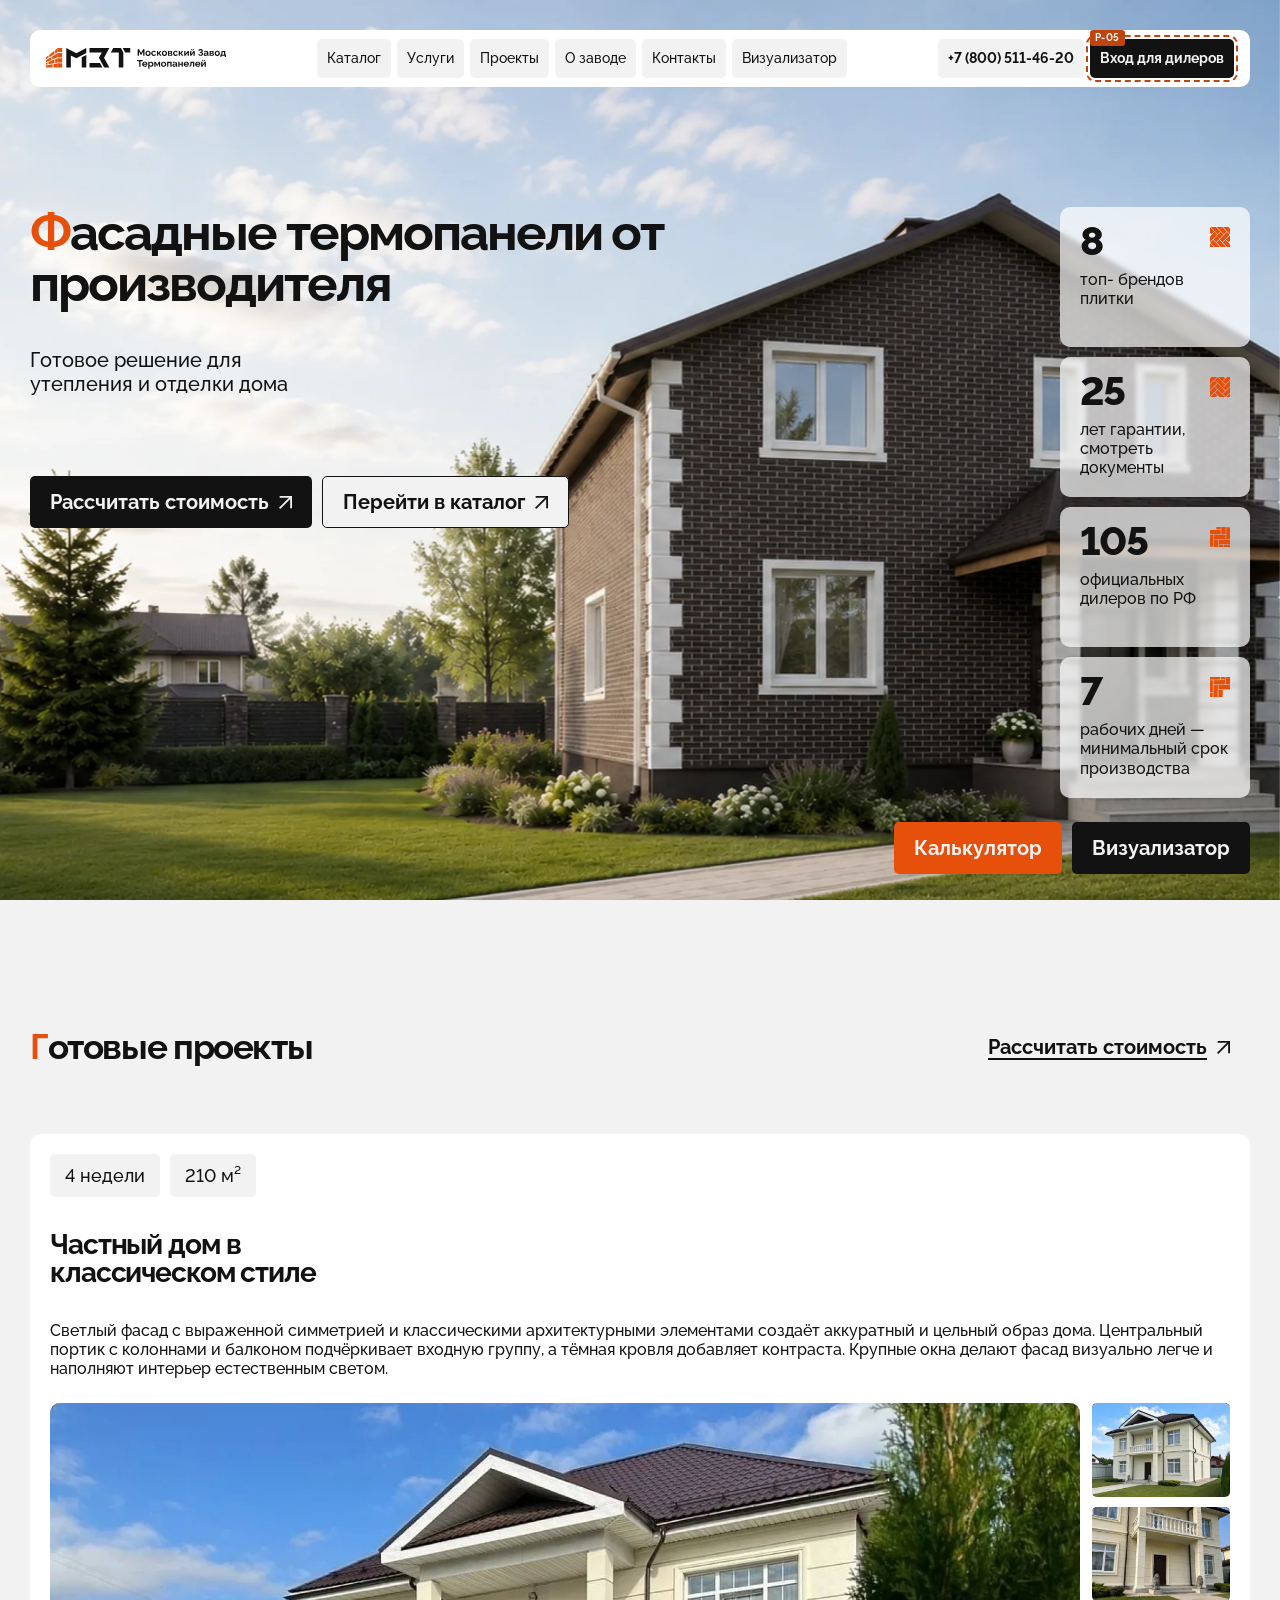
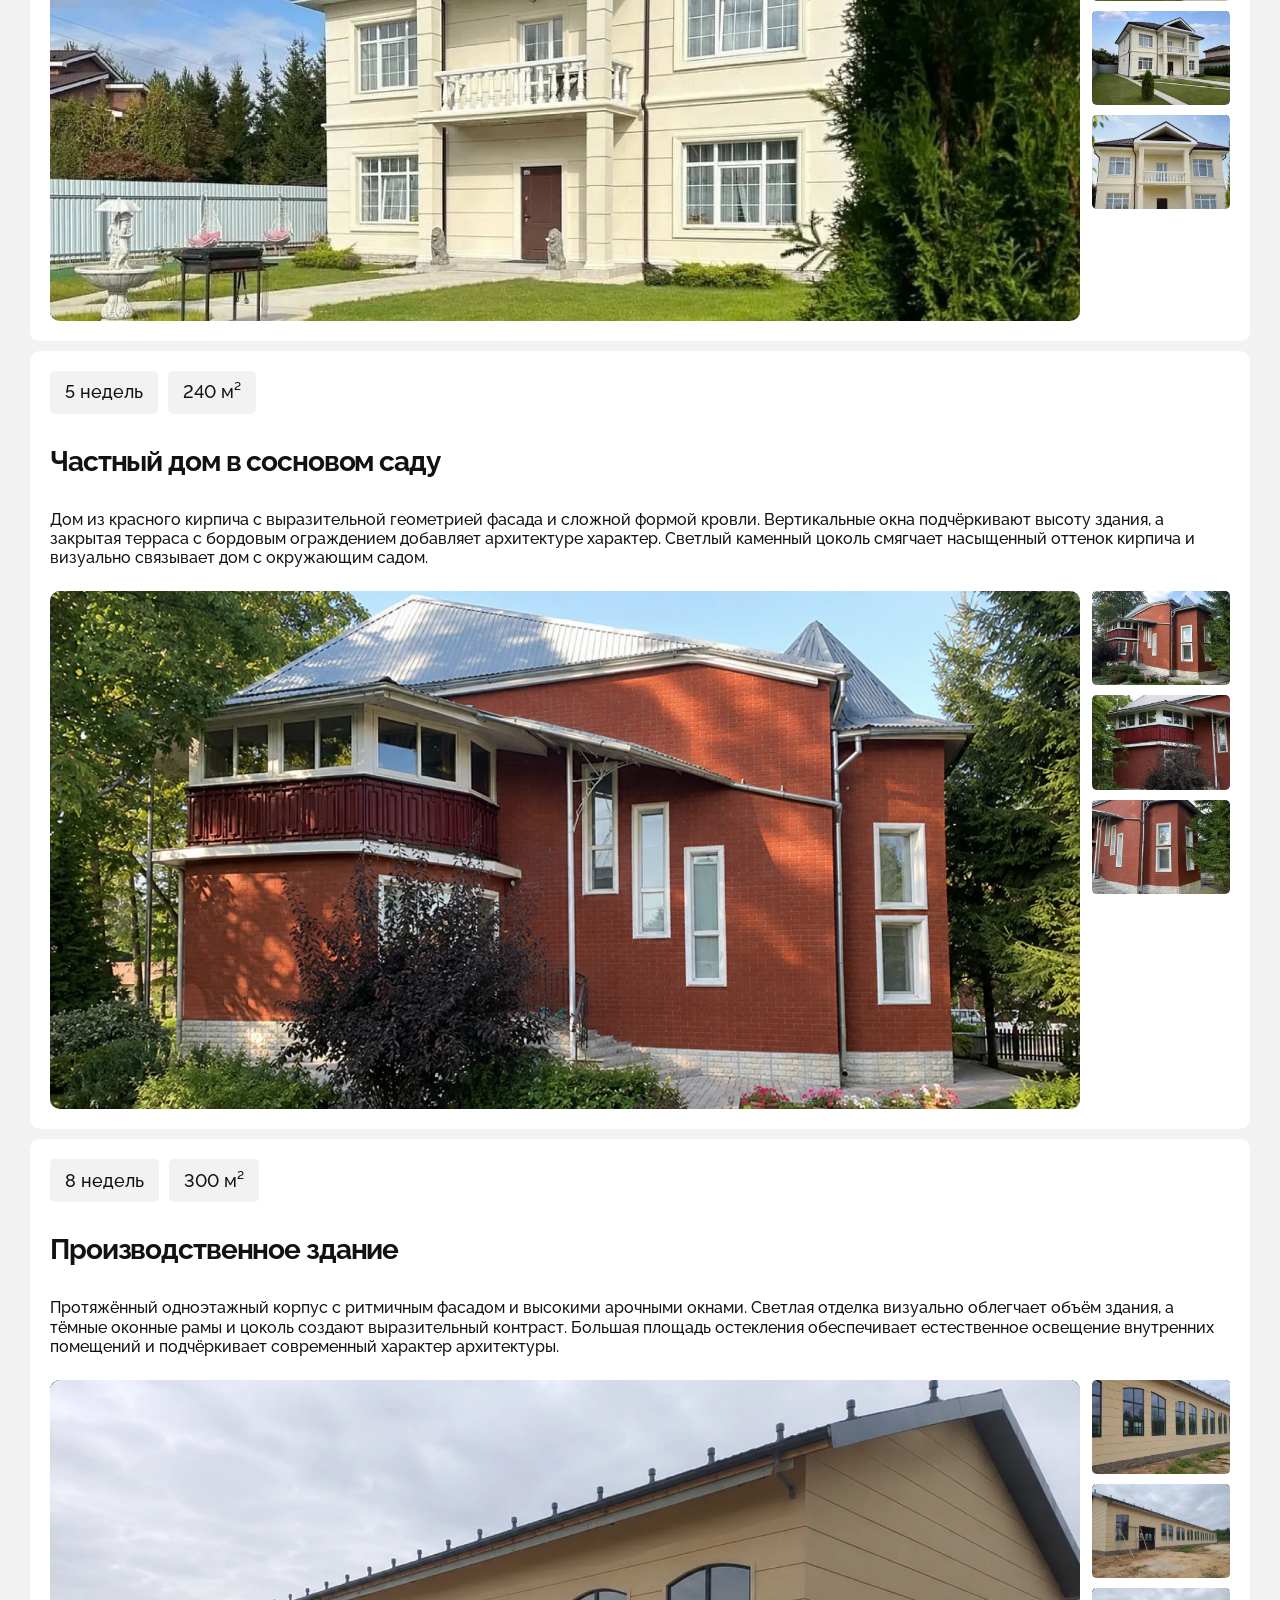
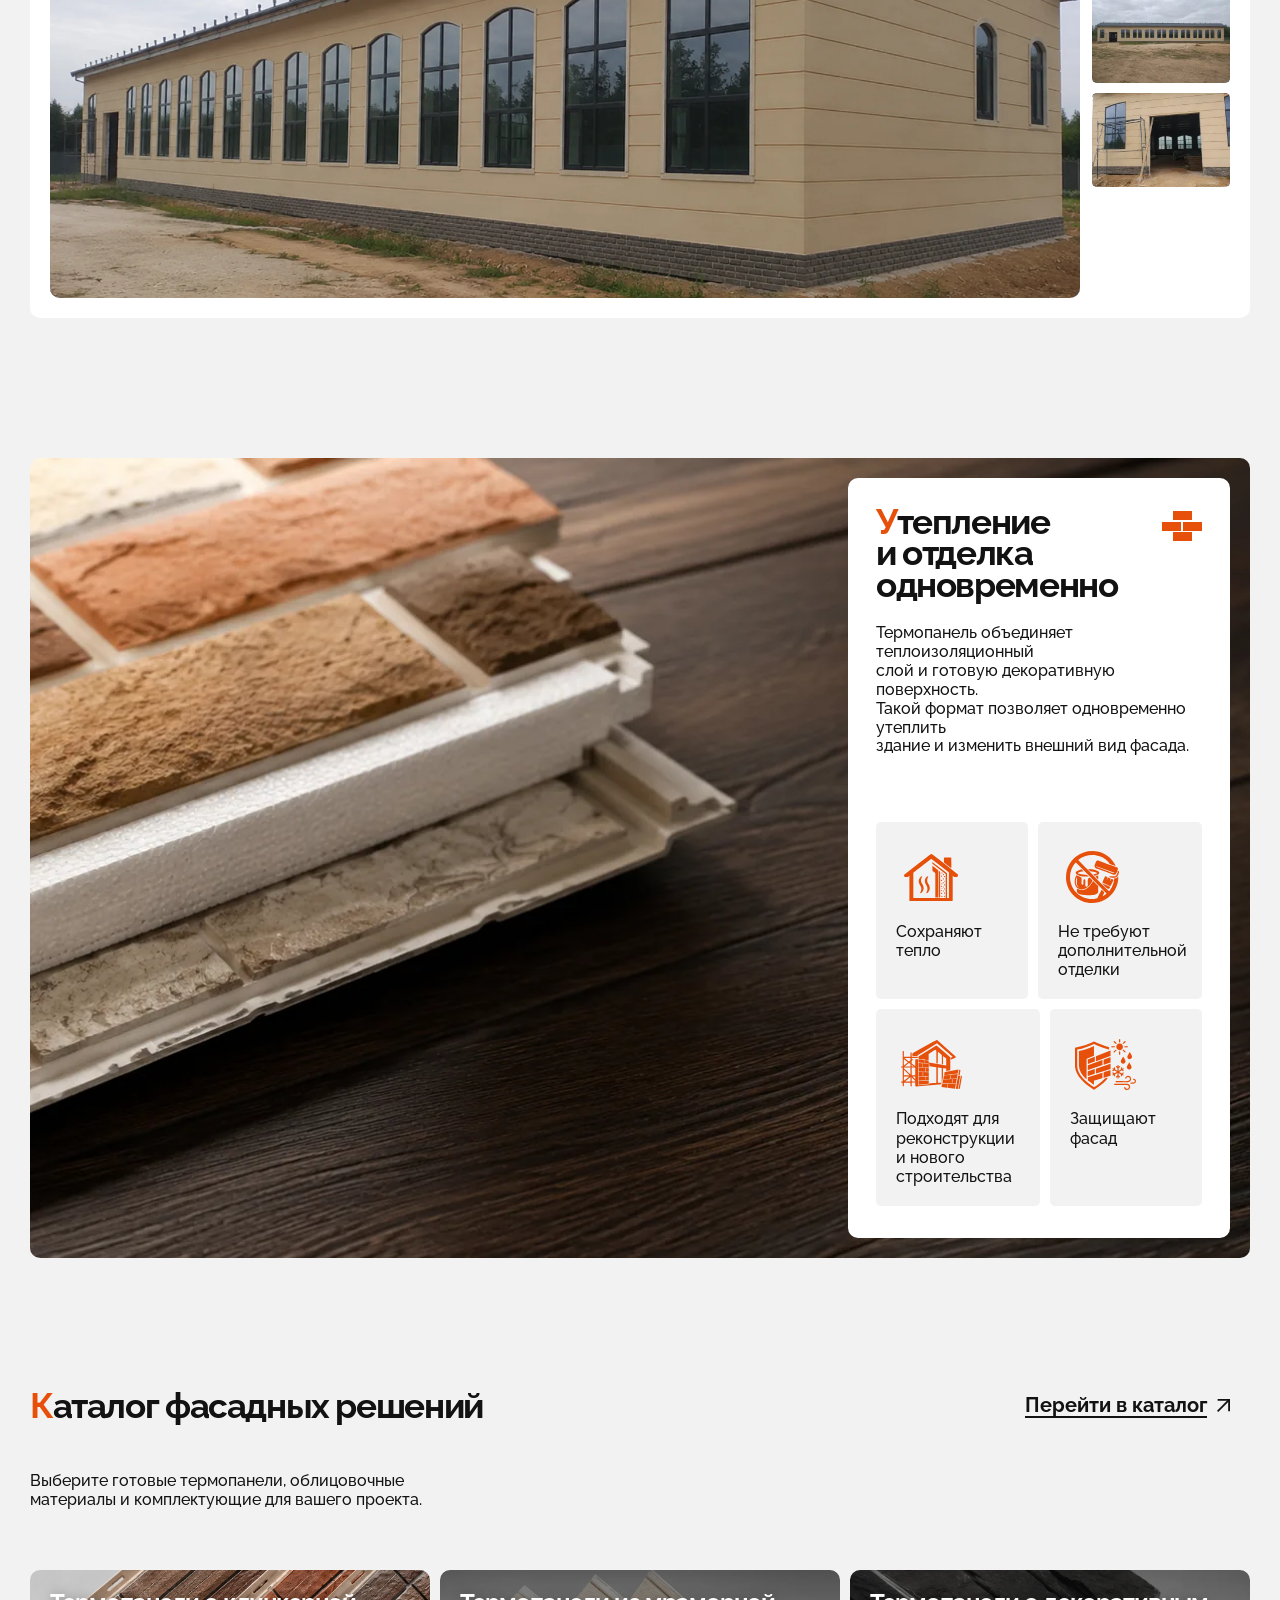
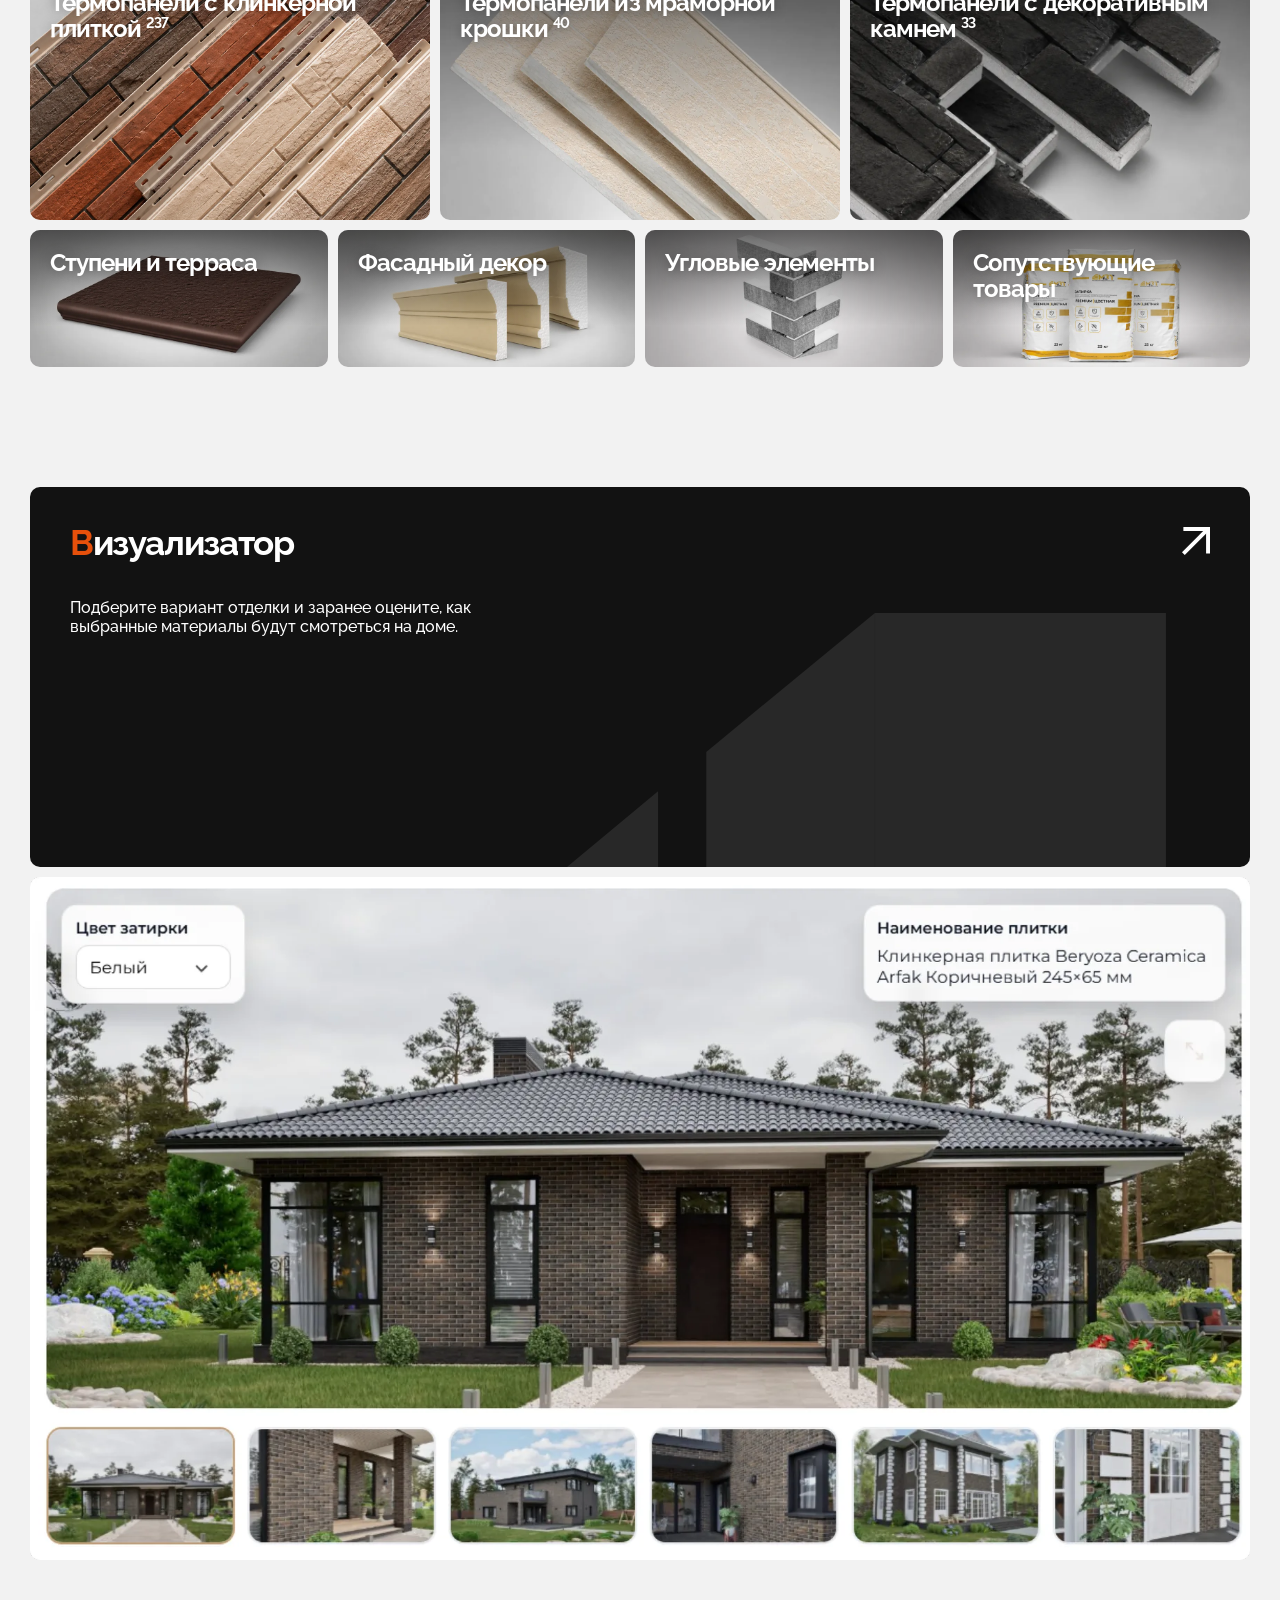
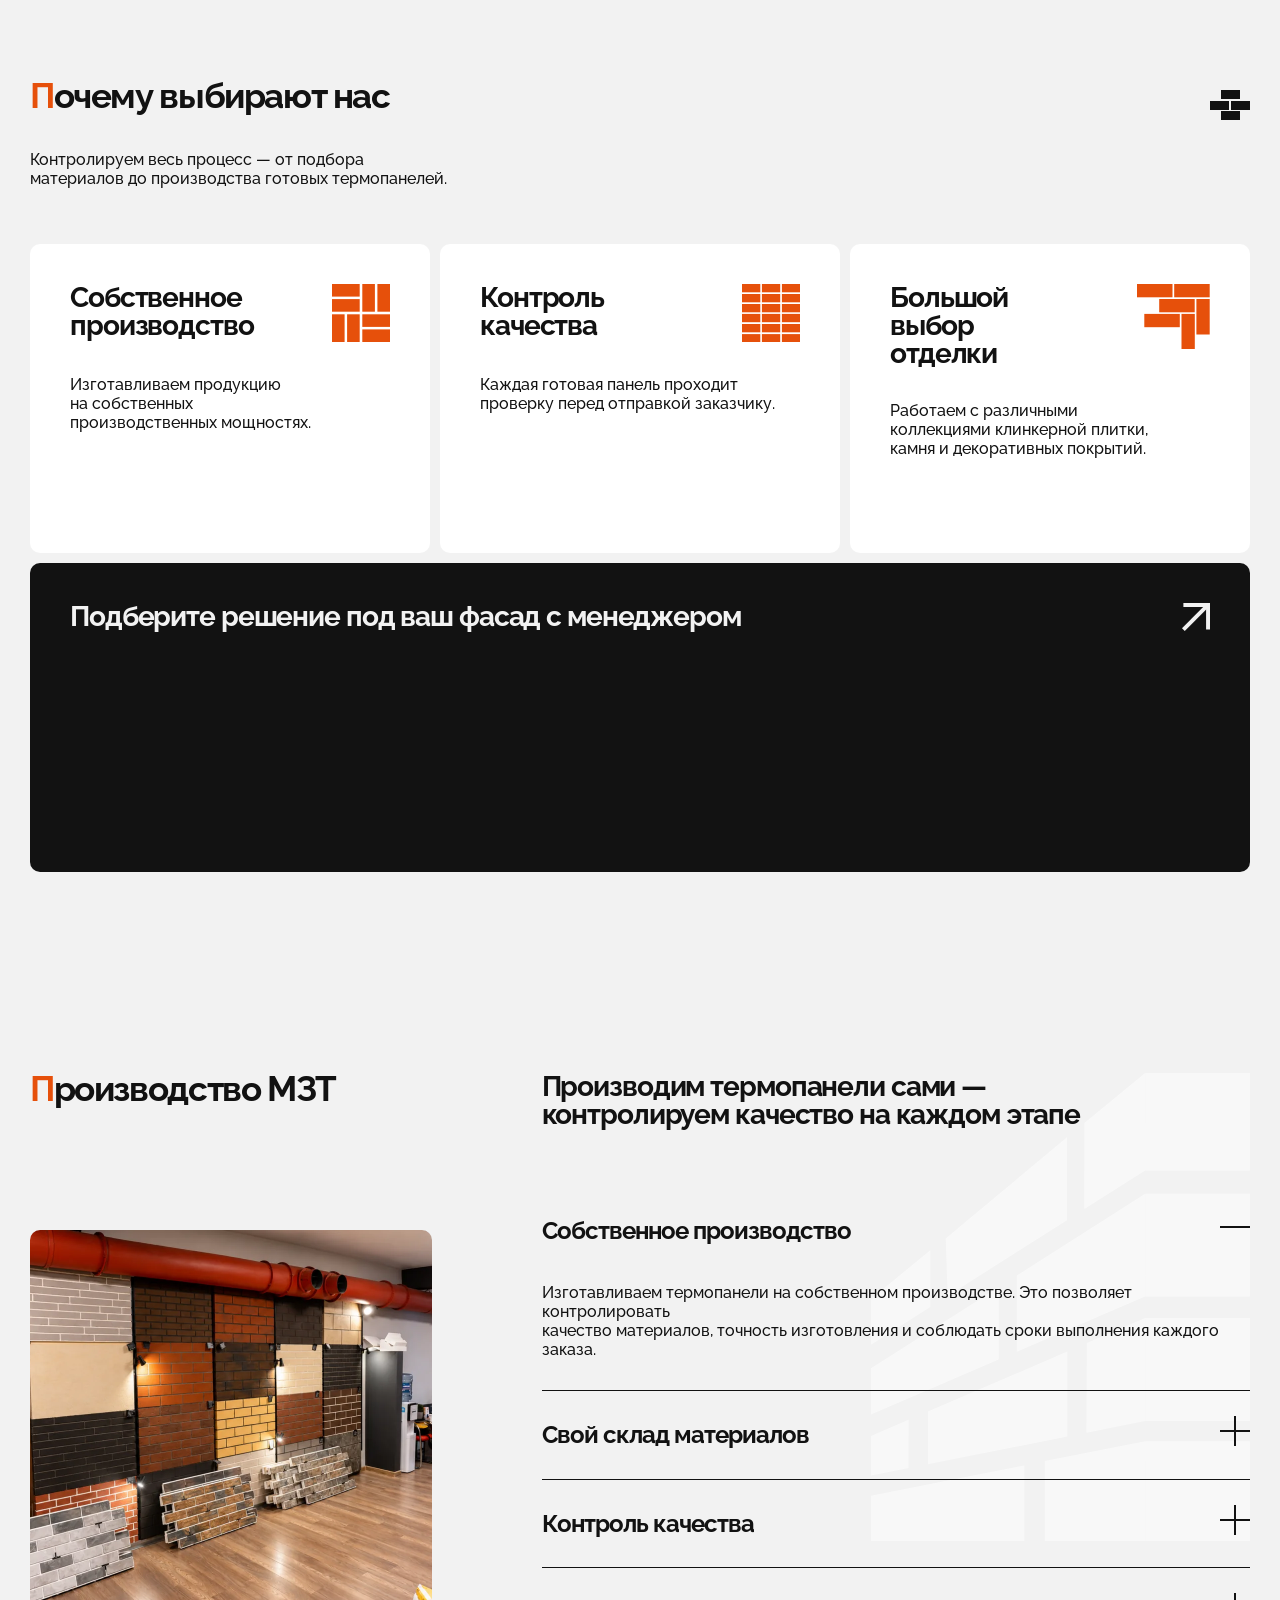
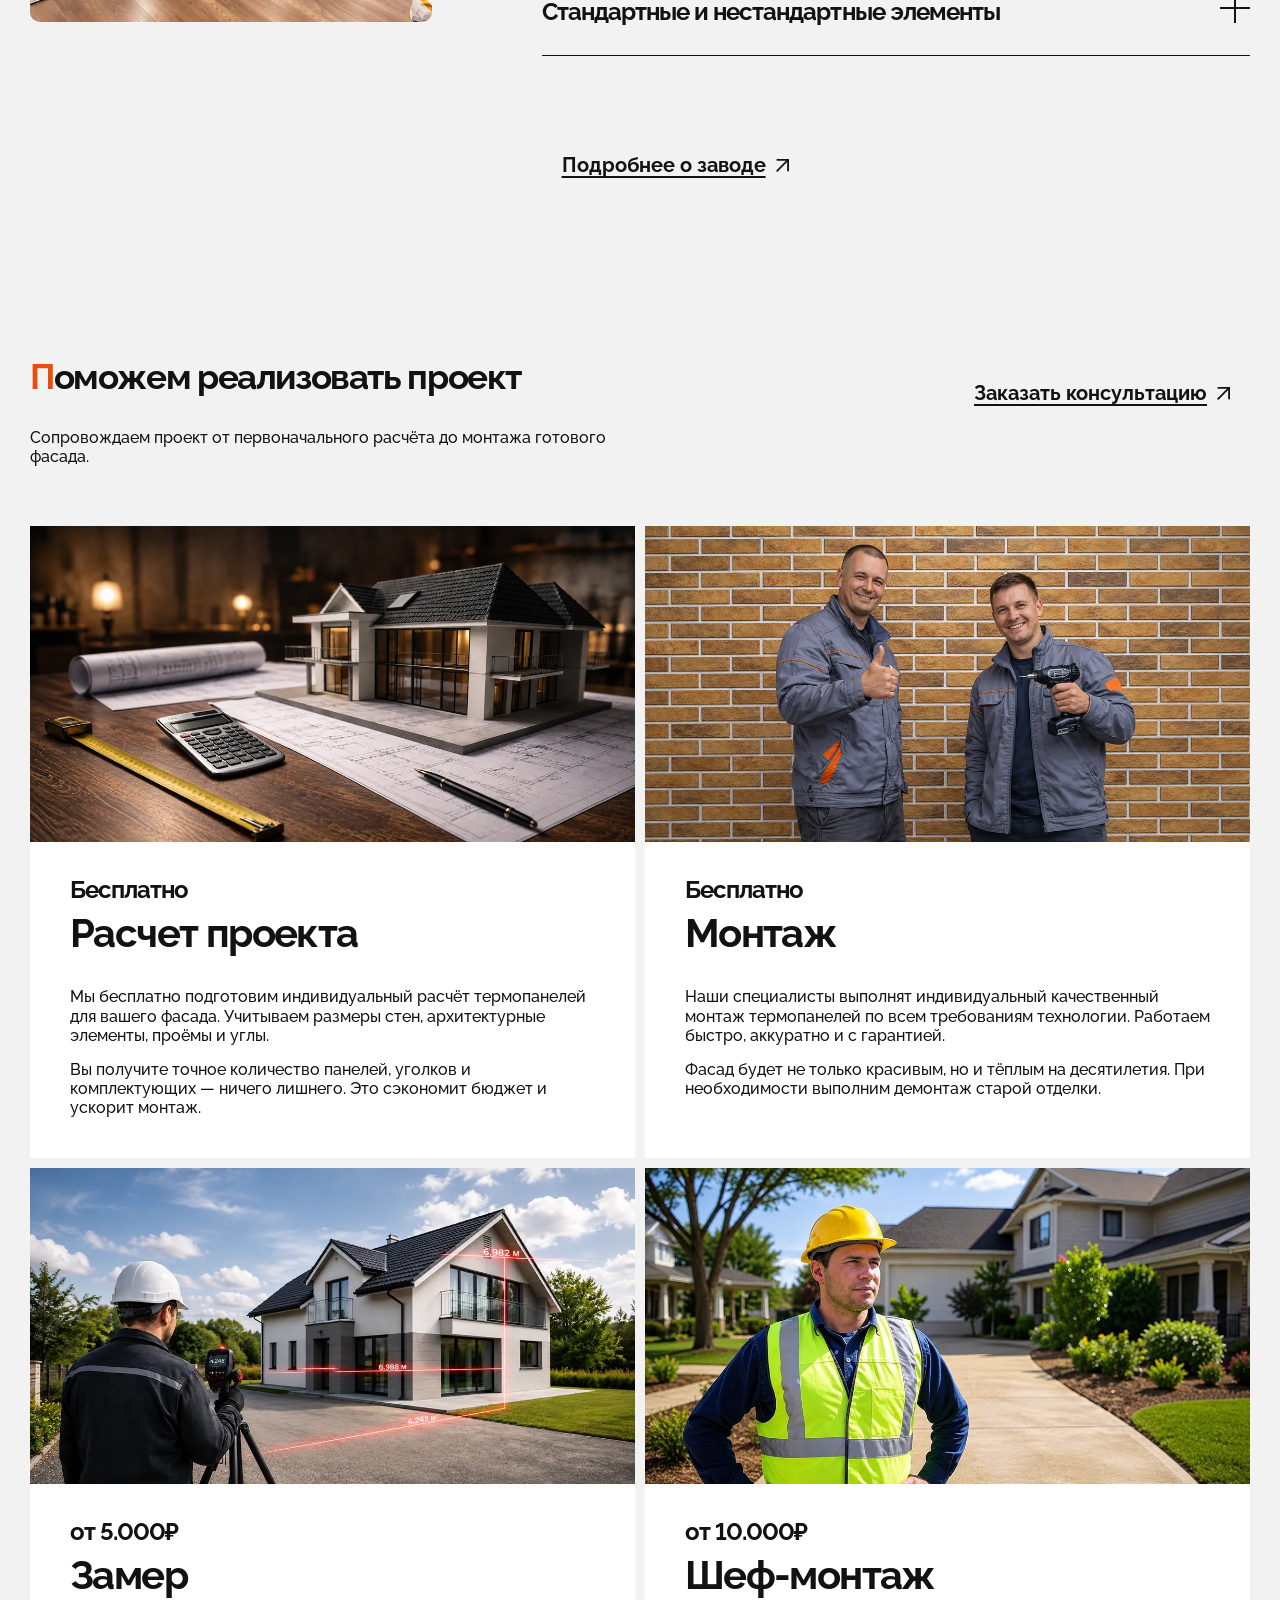
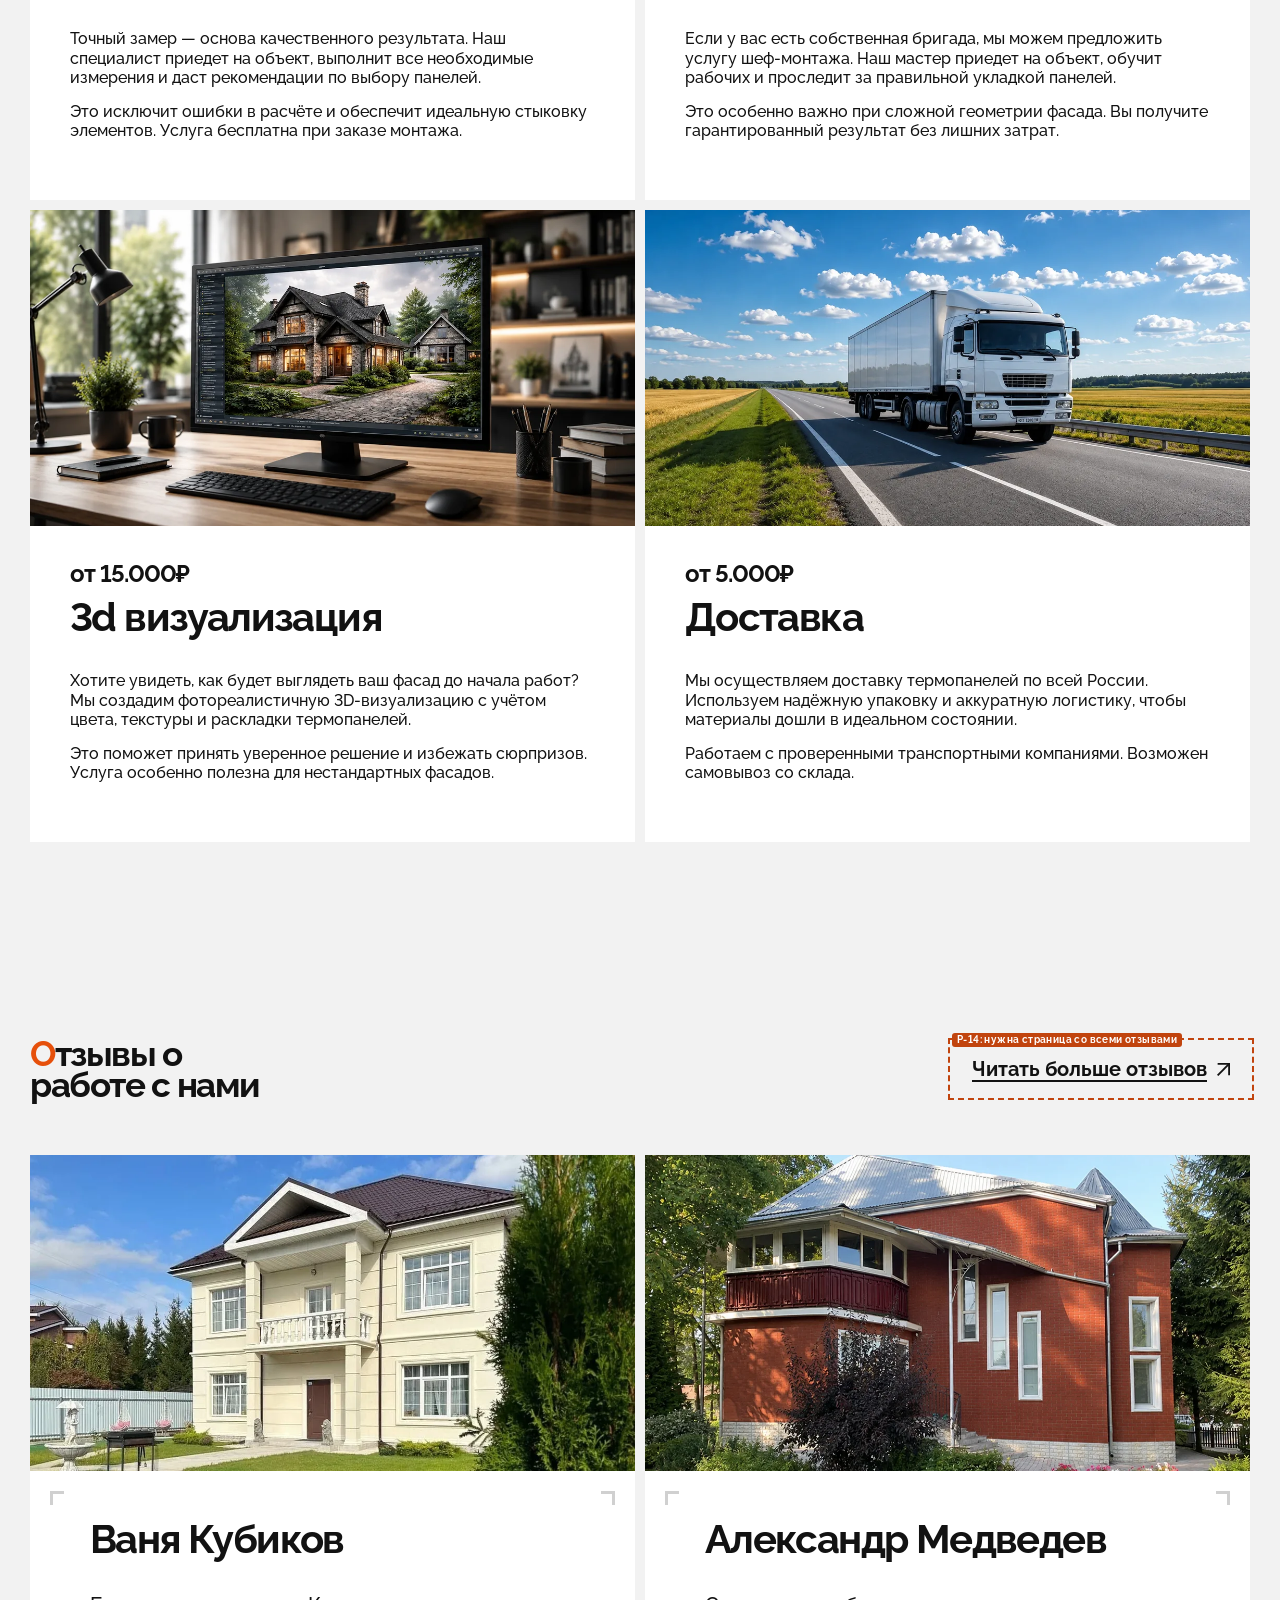
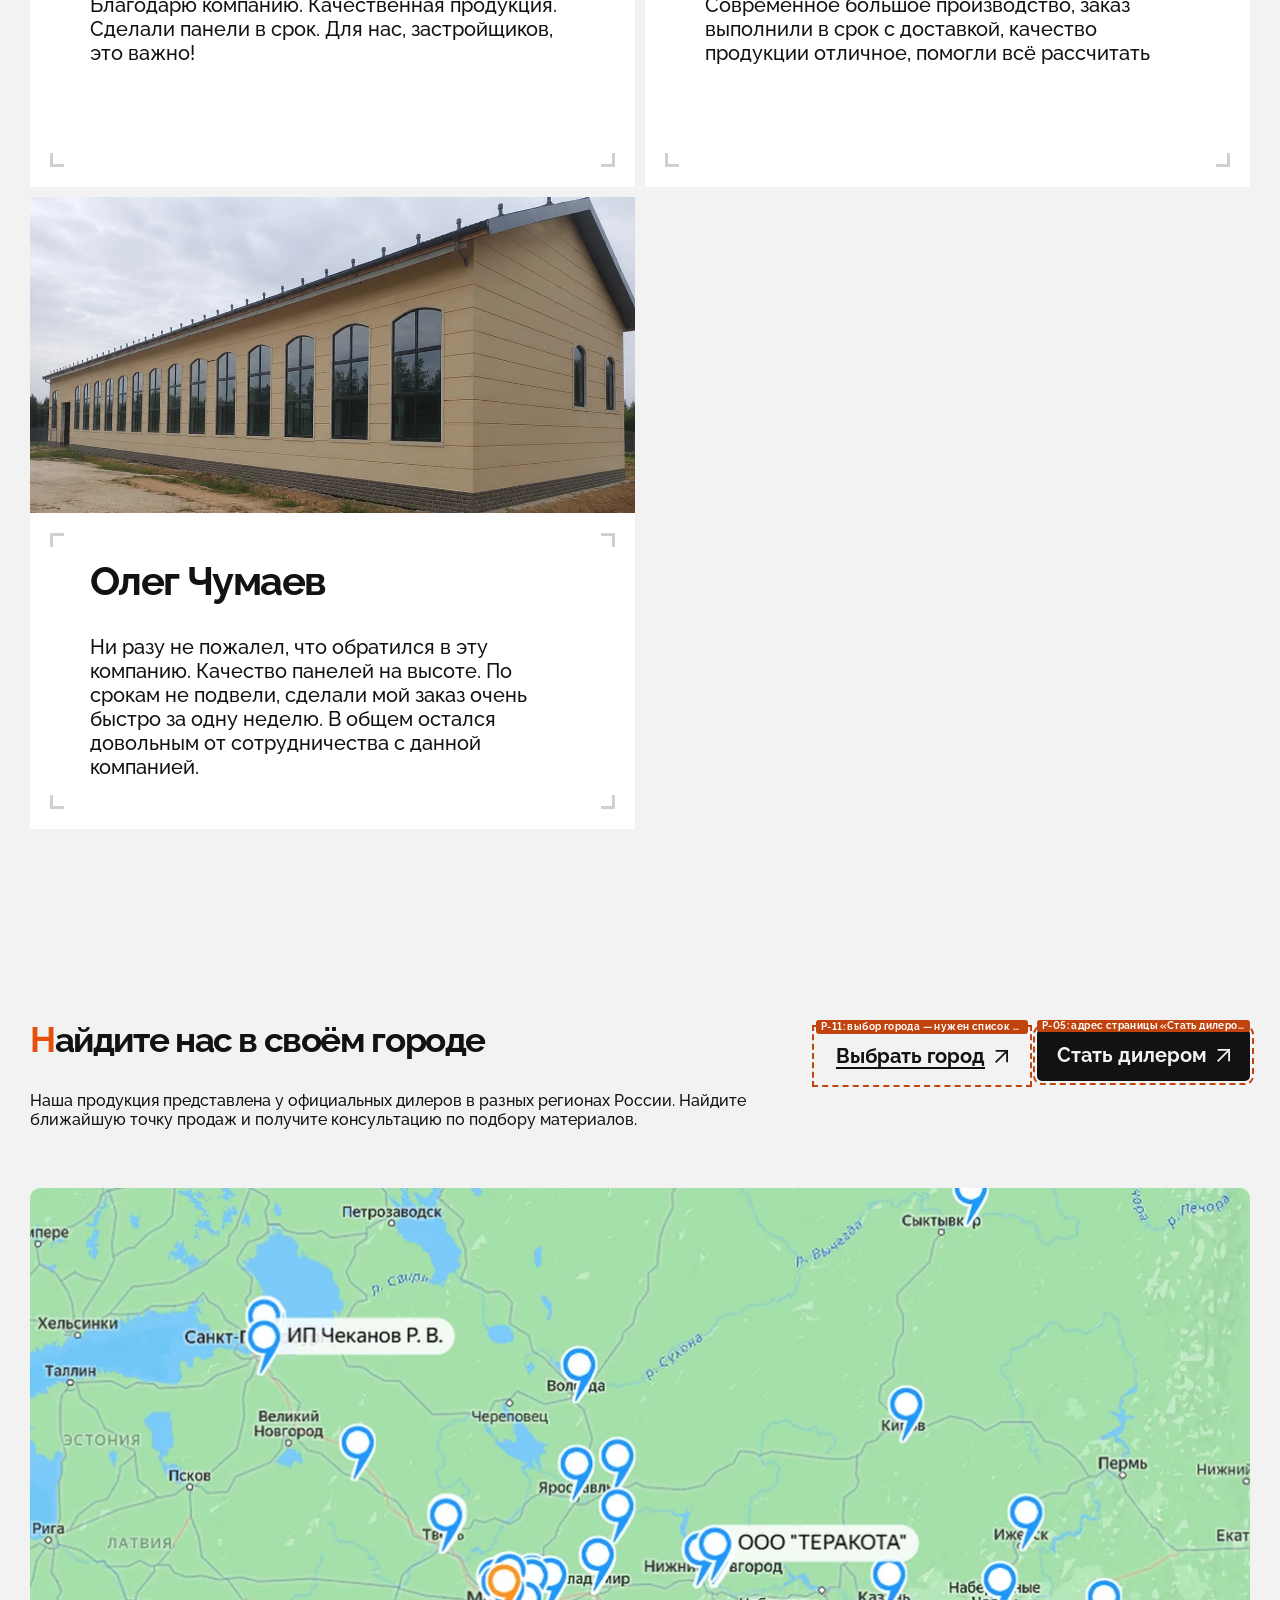
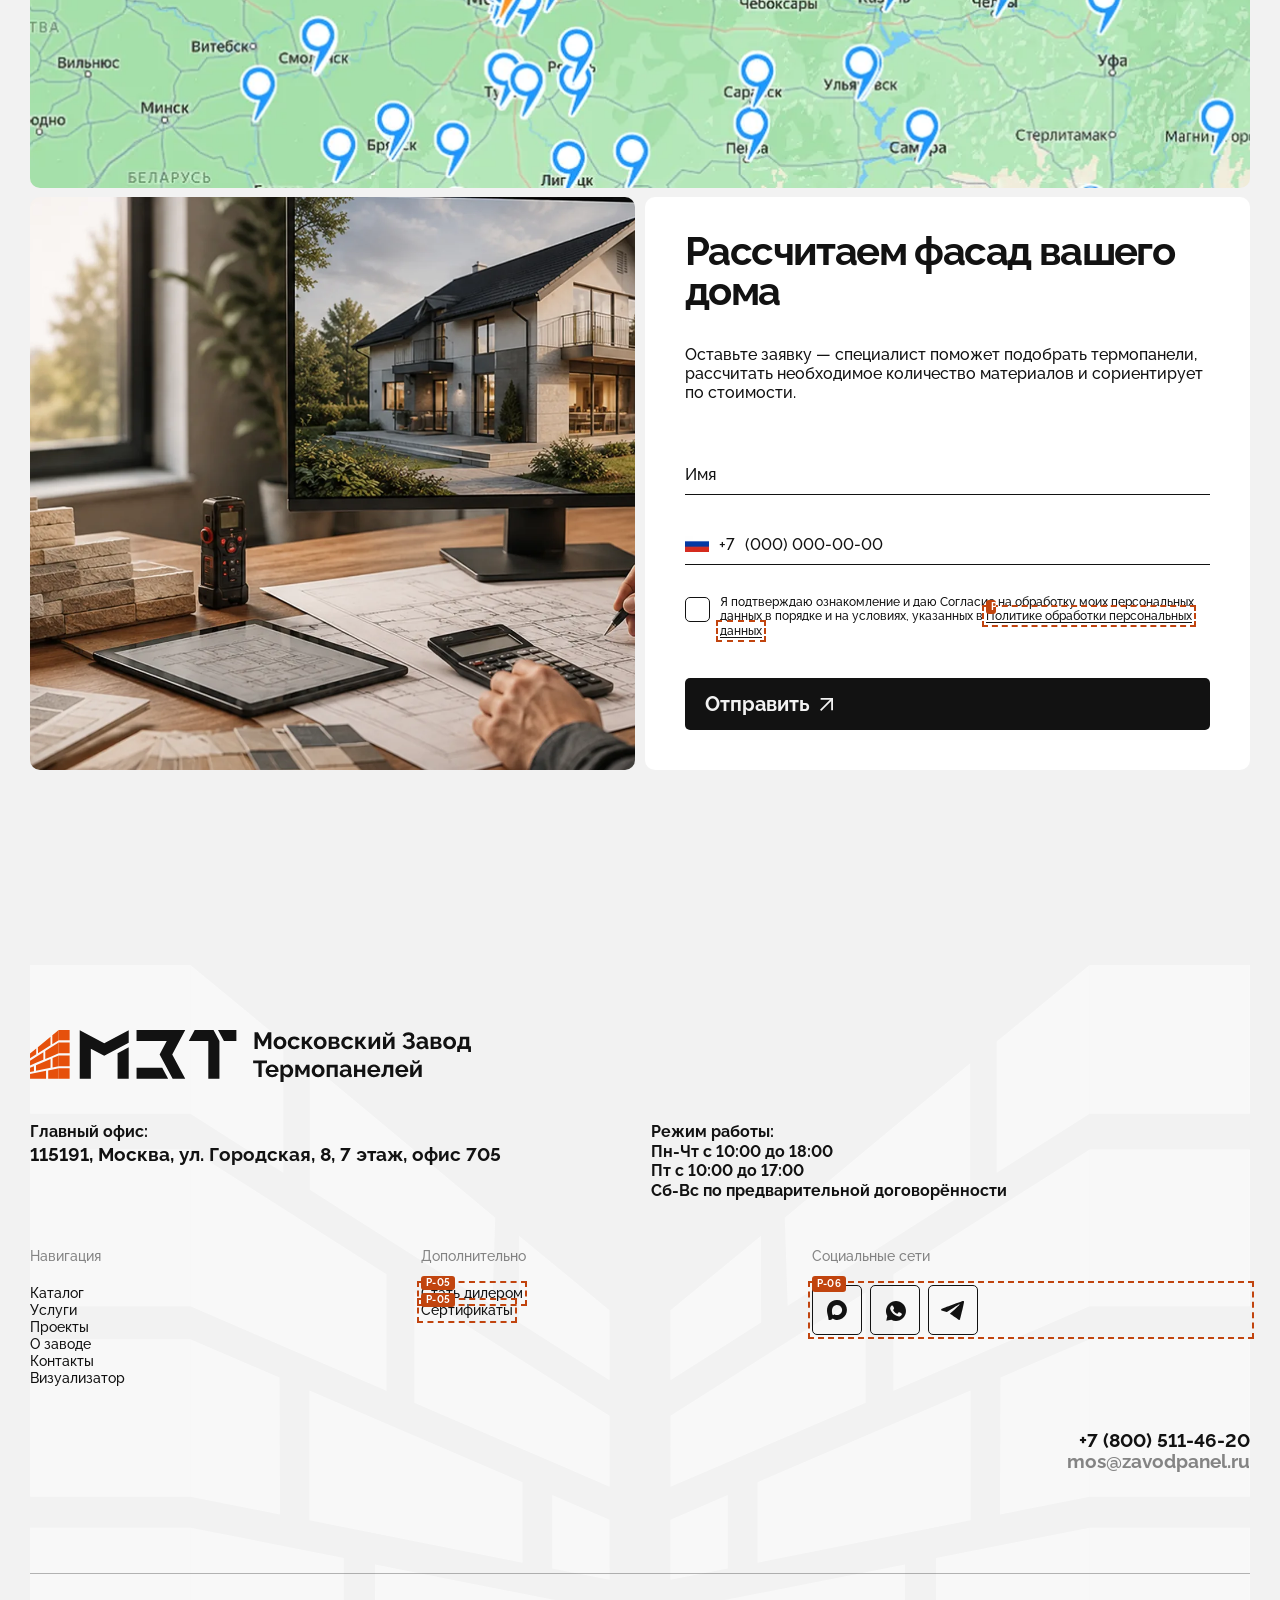
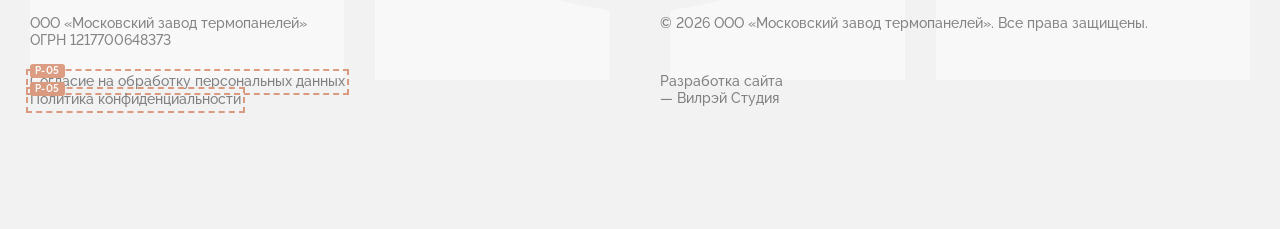
==== prototype/index.html @ e0486ccc "Панель кнопок больше не уходит под блоки страницы Дело было не в значении z-index: панель лежала вну" ====
<!DOCTYPE html>
<html lang="ru" data-env="dev">
<head>
<meta charset="utf-8">
<meta name="viewport" content="width=1280">
<title>Фасадные термопанели от производителя — Московский Завод Термопанелей</title>
<meta name="description" content="Готовое решение для утепления и отделки дома. Собственное производство фасадных термопанелей, 105 официальных дилеров по РФ, гарантия 25 лет.">
<link rel="stylesheet" href="css/fonts.css">
<link rel="stylesheet" href="css/tokens.css">
<link rel="stylesheet" href="css/styles.css">
<link rel="stylesheet" href="css/sections.css">
<link rel="stylesheet" href="css/calculator.css">
</head>
<body>

<a class="skip-link" href="#main">Перейти к содержимому</a>

<main id="main">

  <!-- ═══ Первый экран ═══ -->
  <section class="hero">
    <img class="hero__bg" src="assets/hero/hero-house.webp"
         alt="Двухэтажный дом с фасадом из термопанелей МЗТ"
         width="1920" height="900" fetchpriority="high">

    <div class="hero__inner">

      <!-- шапка -->
      <header class="topbar">
        <a class="topbar__logo" href="#main" aria-label="Московский Завод Термопанелей, на главную">
          <img src="assets/logo/logo-header.svg" alt="" width="226" height="25">
        </a>

        <nav class="topbar__nav" aria-label="Основная навигация">
          <ul class="topbar__list">
            <li><a class="navchip" href="catalog.html">Каталог</a></li>
            <li><a class="navchip" href="#services">Услуги</a></li>
            <li><a class="navchip" href="#projects">Проекты</a></li>
            <li><a class="navchip" href="#about">О заводе</a></li>
            <li><a class="navchip" href="#contacts">Контакты</a></li>
            <li><a class="navchip" href="visualizer.html">Визуализатор</a></li>
          </ul>
        </nav>

        <div class="topbar__side">
          <a class="navchip navchip--phone" href="tel:+78005114620">+7 (800) 511-46-20</a>
          <a class="navchip navchip--dark" href="#" data-pending="P-05">Вход для дилеров</a>
        </div>
      </header>

      <!-- контент первого экрана -->
      <div class="hero__body">
        <div class="hero__content">
          <!-- Первая буква в макете фирменного оранжевого, остальной заголовок тёмный -->
          <h1 class="hero__title"><span class="hero__title-accent">Ф</span>асадные термопанели от производителя</h1>
          <!-- Перенос после «для» — как в макете: там строка обрывается,
               хотя по ширине блока следующее слово поместилось бы -->
          <p class="hero__lead">Готовое решение для<br>утепления и отделки дома</p>

          <div class="hero__actions">
            <button class="btn btn--dark" type="button" data-open-calculator>
              Рассчитать стоимость
              <svg class="btn__arrow" viewBox="0 0 15 15" aria-hidden="true" focusable="false">
                <path d="M0.7414 14.2586L13.9516 1.04843" stroke="currentColor" stroke-width="2.09686"/>
                <path d="M13.9516 14.2586V1.04843H0.7414" stroke="currentColor" stroke-width="2.09686"/>
              </svg>
            </button>
            <a class="btn btn--light" href="catalog.html">
              Перейти в каталог
              <svg class="btn__arrow" viewBox="0 0 15 15" aria-hidden="true" focusable="false">
                <path d="M0.7414 14.2586L13.9516 1.04843" stroke="currentColor" stroke-width="2.09686"/>
                <path d="M13.9516 14.2586V1.04843H0.7414" stroke="currentColor" stroke-width="2.09686"/>
              </svg>
            </a>
          </div>
        </div>

        <ul class="stats">
          <li class="stat">
            <span class="stat__value">8</span>
            <span class="stat__label">топ-&nbsp;брендов плитки</span>
            <img class="stat__icon" src="assets/patterns/brick-1.svg" alt="" width="20" height="20">
          </li>
          <li class="stat">
            <span class="stat__value">25</span>
            <span class="stat__label">лет гарантии, смотреть документы</span>
            <img class="stat__icon" src="assets/patterns/brick-2.svg" alt="" width="20" height="20">
          </li>
          <li class="stat">
            <span class="stat__value">105</span>
            <span class="stat__label">официальных дилеров по РФ</span>
            <img class="stat__icon" src="assets/patterns/brick-3.svg" alt="" width="20" height="20">
          </li>
          <li class="stat">
            <span class="stat__value">7</span>
            <span class="stat__label">рабочих дней — минимальный срок производства</span>
            <img class="stat__icon" src="assets/patterns/brick-4.svg" alt="" width="20" height="20">
          </li>
        </ul>
      </div>

    </div>
  </section>

  <!-- Метка конца первого экрана: как только она входит в кадр,
       панель переключается в плавающий режим -->
  <div id="dockSentinel" aria-hidden="true"></div>

  <!-- ═══ 2. Готовые проекты ═══ -->
  <section class="projects" id="projects">
    <div class="section-inner">

      <div class="section-head">
        <h2 class="section-title"><span class="hero__title-accent">Г</span>отовые проекты</h2>
        <button class="link-action link-action--underline" type="button" data-open-calculator>
          Рассчитать стоимость
          <svg class="btn__arrow" viewBox="0 0 15 15" aria-hidden="true" focusable="false">
            <path d="M0.7414 14.2586L13.9516 1.04843" stroke="currentColor" stroke-width="2.09686"/>
            <path d="M13.9516 14.2586V1.04843H0.7414" stroke="currentColor" stroke-width="2.09686"/>
          </svg>
        </button>
      </div>

      <div class="projects__list">

        <article class="project">
          <div class="project__info">
            <div class="project__tags">
              <span class="tag">4 недели</span>
              <span class="tag">210 м²</span>
            </div>
            <!-- перенос как в макете: строка обрывается после «в» -->
            <h3 class="project__title">Частный дом в<br>классическом стиле</h3>
            <p class="project__text">Светлый фасад с выраженной симметрией и классическими архитектурными элементами создаёт аккуратный и цельный образ дома. Центральный портик с колоннами и балконом подчёркивает входную группу, а тёмная кровля добавляет контраста. Крупные окна делают фасад визуально легче и наполняют интерьер естественным светом.</p>
          </div>

          <div class="project__gallery">
            <button class="project__main" type="button" aria-label="Открыть фото на весь экран">
              <img src="assets/projects/house-beige-1.webp" data-full="assets/projects/full/house-beige-1.webp"
                   alt="Частный дом в классическом стиле, общий вид фасада"
                   width="875" height="440" loading="lazy">
            </button>
            <ul class="project__thumbs">
              <li><button class="project__thumb" type="button" aria-label="Показать фото 1">
                <img src="assets/projects/thumb-house-beige-1.webp" data-full="assets/projects/full/thumb-house-beige-1.webp" alt="" width="117" height="80" loading="lazy"></button></li>
              <li><button class="project__thumb" type="button" aria-label="Показать фото 2">
                <img src="assets/projects/thumb-house-classic-1.webp" data-full="assets/projects/full/thumb-house-classic-1.webp" alt="" width="117" height="80" loading="lazy"></button></li>
              <li><button class="project__thumb" type="button" aria-label="Показать фото 3">
                <img src="assets/projects/thumb-house-beige-2.webp" data-full="assets/projects/full/thumb-house-beige-2.webp" alt="" width="117" height="80" loading="lazy"></button></li>
              <li><button class="project__thumb" type="button" aria-label="Показать фото 4">
                <img src="assets/projects/thumb-house-classic-2.webp" data-full="assets/projects/full/thumb-house-classic-2.webp" alt="" width="117" height="80" loading="lazy"></button></li>
            </ul>
          </div>
        </article>

        <article class="project">
          <div class="project__info">
            <div class="project__tags">
              <span class="tag">5 недель</span>
              <span class="tag">240 м²</span>
            </div>
            <h3 class="project__title">Частный дом в сосновом саду</h3>
            <p class="project__text">Дом из красного кирпича с выразительной геометрией фасада и сложной формой кровли. Вертикальные окна подчёркивают высоту здания, а закрытая терраса с бордовым ограждением добавляет архитектуре характер. Светлый каменный цоколь смягчает насыщенный оттенок кирпича и визуально связывает дом с окружающим садом.</p>
          </div>

          <div class="project__gallery">
            <button class="project__main" type="button" aria-label="Открыть фото на весь экран">
              <img src="assets/projects/house-red-1.webp" data-full="assets/projects/full/house-red-1.webp"
                   alt="Дом из красного кирпича в сосновом саду"
                   width="875" height="440" loading="lazy">
            </button>
            <ul class="project__thumbs">
              <li><button class="project__thumb" type="button" aria-label="Показать фото 1">
                <img src="assets/projects/thumb-house-red-1.webp" data-full="assets/projects/full/thumb-house-red-1.webp" alt="" width="117" height="80" loading="lazy"></button></li>
              <li><button class="project__thumb" type="button" aria-label="Показать фото 2">
                <img src="assets/projects/thumb-house-red-2.webp" data-full="assets/projects/full/thumb-house-red-2.webp" alt="" width="117" height="80" loading="lazy"></button></li>
              <li><button class="project__thumb" type="button" aria-label="Показать фото 3">
                <img src="assets/projects/thumb-house-red-3.webp" data-full="assets/projects/full/thumb-house-red-3.webp" alt="" width="117" height="80" loading="lazy"></button></li>
            </ul>
          </div>
        </article>

        <article class="project">
          <div class="project__info">
            <div class="project__tags">
              <span class="tag">8 недель</span>
              <span class="tag">300 м²</span>
            </div>
            <h3 class="project__title">Производственное здание</h3>
            <p class="project__text">Протяжённый одноэтажный корпус с ритмичным фасадом и высокими арочными окнами. Светлая отделка визуально облегчает объём здания, а тёмные оконные рамы и цоколь создают выразительный контраст. Большая площадь остекления обеспечивает естественное освещение внутренних помещений и подчёркивает современный характер архитектуры.</p>
          </div>

          <div class="project__gallery">
            <button class="project__main" type="button" aria-label="Открыть фото на весь экран">
              <img src="assets/projects/building-long-1.webp" data-full="assets/projects/full/building-long-1.webp"
                   alt="Производственное здание с арочными окнами"
                   width="875" height="440" loading="lazy">
            </button>
            <ul class="project__thumbs">
              <li><button class="project__thumb" type="button" aria-label="Показать фото 1">
                <img src="assets/projects/thumb-building-long-1.webp" data-full="assets/projects/full/thumb-building-long-1.webp" alt="" width="117" height="80" loading="lazy"></button></li>
              <li><button class="project__thumb" type="button" aria-label="Показать фото 2">
                <img src="assets/projects/thumb-building-long-2.webp" data-full="assets/projects/full/thumb-building-long-2.webp" alt="" width="117" height="80" loading="lazy"></button></li>
              <li><button class="project__thumb" type="button" aria-label="Показать фото 3">
                <img src="assets/projects/thumb-building-long-3.webp" data-full="assets/projects/full/thumb-building-long-3.webp" alt="" width="117" height="80" loading="lazy"></button></li>
              <li><button class="project__thumb" type="button" aria-label="Показать фото 4">
                <img src="assets/projects/thumb-building-site.webp" data-full="assets/projects/full/thumb-building-site.webp" alt="" width="117" height="80" loading="lazy"></button></li>
            </ul>
          </div>
        </article>

      </div>
    </div>
  </section>


  <!-- ═══ 3. Утепление и отделка одновременно ═══ -->
  <section class="insulation" id="about">
    <div class="section-inner">
      <div class="insulation__frame">
        <img class="insulation__bg" src="assets/sections/insulation-bg.webp"
             alt="Термопанель в разрезе: слой утеплителя и декоративная поверхность"
             width="1760" height="800" loading="lazy">

        <div class="insulation__card">
          <div class="insulation__head">
            <!-- первая буква оранжевая, как в заголовке первого экрана -->
            <!-- переносы как в макете: «Утепление» / «и отделка» / «одновременно» -->
            <h2 class="insulation__title"><span class="hero__title-accent">У</span>тепление<br>и отделка<br>одновременно</h2>
            <img class="insulation__mark" src="assets/icons/icon-brick-mark.svg"
                 alt="" width="40" height="40">
          </div>

          <p class="insulation__text">Термопанель объединяет теплоизоляционный<br>слой и готовую декоративную поверхность.<br>Такой формат позволяет одновременно утеплить<br>здание и изменить внешний вид фасада.</p>

          <div class="tiles">
            <div class="tiles__row">
              <div class="tile tile--sm">
                <img src="assets/icons/icon-house-eco.svg" alt="" width="70" height="70">
                <span>Сохраняют тепло</span>
              </div>
              <div class="tile tile--lg">
                <img src="assets/icons/icon-no-damage.svg" alt="" width="70" height="70">
                <span>Не требуют дополнительной отделки</span>
              </div>
            </div>
            <div class="tiles__row">
              <div class="tile tile--lg">
                <img src="assets/icons/icon-house-scaffolding.svg" alt="" width="70" height="70">
                <span>Подходят для реконструкции и нового строительства</span>
              </div>
              <div class="tile tile--sm">
                <img src="assets/icons/icon-shield-brick.svg" alt="" width="70" height="70">
                <span>Защищают фасад</span>
              </div>
            </div>
          </div>
        </div>
      </div>
    </div>
  </section>


  <!-- ═══ 4. Каталог фасадных решений ═══ -->
  <section class="catalog" id="catalog">
    <div class="section-inner">

      <div class="section-head">
        <h2 class="section-title"><span class="hero__title-accent">К</span>аталог фасадных решений</h2>
        <a class="link-action link-action--underline" href="catalog.html">
          Перейти в каталог
          <svg class="btn__arrow" viewBox="0 0 15 15" aria-hidden="true" focusable="false">
            <path d="M0.7414 14.2586L13.9516 1.04843" stroke="currentColor" stroke-width="2.09686"/>
            <path d="M13.9516 14.2586V1.04843H0.7414" stroke="currentColor" stroke-width="2.09686"/>
          </svg>
        </a>
      </div>

      <p class="catalog__lead">Выберите готовые термопанели, облицовочные<br>материалы и комплектующие для вашего проекта.</p>

      <!-- три основные группы: 728 · 580 · 432 -->
      <div class="catalog__rows">
        <div class="catalog__row catalog__row--main">
          <a class="ctile ctile--w728 ctile--baked" href="catalog.html">
            <img src="assets/catalog/catalog-clinker.webp" alt="Термопанели с клинкерной плиткой"
                 width="728" height="400" loading="lazy">
            <span class="ctile__label">Термопанели с клинкерной плиткой <sup>237</sup></span>
          </a>
          <a class="ctile ctile--w580 ctile--baked" href="catalog.html">
            <img src="assets/catalog/catalog-marble.webp" alt="Термопанели из мраморной крошки"
                 width="580" height="400" loading="lazy">
            <span class="ctile__label">Термопанели из мраморной крошки <sup>40</sup></span>
          </a>
          <a class="ctile ctile--w432 ctile--baked" href="catalog.html">
            <img src="assets/catalog/catalog-stone.webp" alt="Термопанели с декоративным камнем"
                 width="432" height="400" loading="lazy">
            <span class="ctile__label">Термопанели с декоративным камнем <sup>33</sup></span>
          </a>
        </div>

        <!-- четыре категории по 433 -->
        <div class="catalog__row catalog__row--cats">
          <a class="ctile ctile--cat" href="catalog.html">
            <img src="assets/catalog/cat-steps.webp" alt="Ступени и терраса"
                 width="433" height="200" loading="lazy">
            <span class="ctile__label">Ступени и терраса</span>
          </a>
          <a class="ctile ctile--cat" href="catalog.html">
            <img src="assets/catalog/cat-decor.webp" alt="Фасадный декор"
                 width="433" height="200" loading="lazy">
            <span class="ctile__label">Фасадный декор</span>
          </a>
          <a class="ctile ctile--cat" href="catalog.html">
            <img src="assets/catalog/cat-corners.webp" alt="Угловые элементы"
                 width="433" height="200" loading="lazy">
            <span class="ctile__label">Угловые элементы</span>
          </a>
          <a class="ctile ctile--cat" href="catalog.html">
            <img src="assets/catalog/cat-related.webp" alt="Сопутствующие товары"
                 width="433" height="200" loading="lazy">
            <span class="ctile__label">Сопутствующие товары</span>
          </a>
        </div>
      </div>
    </div>
  </section>


  <!-- ═══ 5. Визуализатор ═══ -->
  <section class="visual" id="visual">
    <div class="section-inner">
      <div class="visual__row">

        <a class="visual__card" href="visualizer.html">
          <div class="visual__head">
            <h2 class="visual__title"><span class="hero__title-accent">В</span>изуализатор</h2>
            <svg class="visual__arrow" viewBox="0 0 15 15" aria-hidden="true" focusable="false">
              <path d="M0.7414 14.2586L13.9516 1.04843" stroke="currentColor" stroke-width="2.09686"/>
              <path d="M13.9516 14.2586V1.04843H0.7414" stroke="currentColor" stroke-width="2.09686"/>
            </svg>
          </div>
          <p class="visual__text">Подберите вариант отделки и заранее оцените, как<br>выбранные материалы будут смотреться на доме.</p>
          <img class="visual__decor" src="assets/sections/visualizer-decor.svg" alt="" aria-hidden="true">
        </a>

        <a class="visual__shot" href="visualizer.html" aria-label="Открыть визуализатор">
          <img src="assets/sections/visualizer-screen.webp"
               alt="Интерфейс визуализатора: подбор плитки и цвета затирки на фотографии дома"
               width="1171" height="655" loading="lazy">
        </a>

      </div>
    </div>
  </section>


  <!-- ═══ 6. Почему выбирают нас ═══ -->
  <section class="why" id="why">
    <div class="section-inner">

      <div class="why__head">
        <div class="why__intro">
          <h2 class="section-title"><span class="hero__title-accent">П</span>очему выбирают нас</h2>
          <p class="why__lead">Контролируем весь процесс — от подбора<br>материалов до производства готовых термопанелей.</p>
        </div>
        <img class="why__mark" src="assets/icons/icon-brick-mark-dark.svg" alt="" width="40" height="40">
      </div>

      <div class="why__cards">
        <div class="why__card">
          <div class="why__card-top">
            <h3 class="why__title">Собственное производство</h3>
            <img src="assets/icons/icon-factory.svg" alt="" width="58" height="58">
          </div>
          <p class="why__text">Изготавливаем продукцию<br>на собственных<br>производственных мощностях.</p>
        </div>

        <div class="why__card">
          <div class="why__card-top">
            <!-- перенос из макета -->
            <h3 class="why__title">Контроль<br>качества</h3>
            <img src="assets/icons/icon-quality.svg" alt="" width="58" height="58">
          </div>
          <p class="why__text">Каждая готовая панель проходит<br>проверку перед отправкой заказчику.</p>
        </div>

        <div class="why__card">
          <div class="why__card-top">
            <h3 class="why__title">Большой<br>выбор<br>отделки</h3>
            <img src="assets/icons/icon-variety.svg" alt="" width="73" height="65">
          </div>
          <p class="why__text">Работаем с различными<br>коллекциями клинкерной плитки,<br>камня и декоративных покрытий.</p>
        </div>

        <!-- в макете это компонент-кнопка: при наведении фон светлеет до #393939 -->
        <button class="why__card why__card--action" type="button" data-open-calculator>
          <span class="why__title">Подберите решение под ваш фасад с менеджером</span>
          <svg class="why__arrow" viewBox="0 0 15 15" aria-hidden="true" focusable="false">
            <path d="M0.7414 14.2586L13.9516 1.04843" stroke="currentColor" stroke-width="2.09686"/>
            <path d="M13.9516 14.2586V1.04843H0.7414" stroke="currentColor" stroke-width="2.09686"/>
          </svg>
        </button>
      </div>
    </div>
  </section>


  <!-- ═══ 7. Производство МЗТ ═══ -->
  <section class="prod" id="about-plant">
    <div class="section-inner">
      <div class="prod__row">

        <div class="prod__left">
          <h2 class="section-title"><span class="hero__title-accent">П</span>роизводство МЗТ</h2>
          <img class="prod__photo" src="assets/sections/production.webp"
               alt="Шоурум МЗТ: образцы термопанелей на стенде"
               width="580" height="392" loading="lazy">
        </div>

        <div class="prod__right">
          <h3 class="prod__title">Производим термопанели сами —<br>контролируем качество на каждом этапе</h3>

          <div class="acc">
          <div class="acc__item">
            <button class="acc__head" type="button" aria-expanded="true" aria-controls="acc1">
              <span class="acc__title">Собственное производство</span>
              <span class="acc__sign" aria-hidden="true"></span>
            </button>
            <div class="acc__body" id="acc1">
              <p>Изготавливаем термопанели на собственном производстве. Это позволяет контролировать<br>качество материалов, точность изготовления и соблюдать сроки выполнения каждого заказа.</p>
            </div>
          </div>
          <div class="acc__item">
            <button class="acc__head" type="button" aria-expanded="false" aria-controls="acc2">
              <span class="acc__title">Свой склад материалов</span>
              <span class="acc__sign" aria-hidden="true"></span>
            </button>
            <div class="acc__body" id="acc2" hidden>
              <p>Поддерживаем запас основных материалов и комплектующих, чтобы быстрее запускать заказы<br>в производство и меньше зависеть от сроков поставок.</p>
            </div>
          </div>
          <div class="acc__item">
            <button class="acc__head" type="button" aria-expanded="false" aria-controls="acc3">
              <span class="acc__title">Контроль качества</span>
              <span class="acc__sign" aria-hidden="true"></span>
            </button>
            <div class="acc__body" id="acc3" hidden>
              <p>Проверяем продукцию на каждом этапе производства. Контроль каждой партии помогает<br>поддерживать стабильное качество готовых термопанелей.</p>
            </div>
          </div>
          <div class="acc__item">
            <button class="acc__head" type="button" aria-expanded="false" aria-controls="acc4">
              <span class="acc__title">Стандартные и нестандартные элементы</span>
              <span class="acc__sign" aria-hidden="true"></span>
            </button>
            <div class="acc__body" id="acc4" hidden>
              <p>Производим как стандартные термопанели, так и нестандартные элементы под особенности<br>конкретного объекта и архитектурные задачи.</p>
            </div>
          </div>
          </div>

          <a class="link-action link-action--underline prod__more" href="#about-plant">
            Подробнее о заводе
            <svg class="btn__arrow" viewBox="0 0 15 15" aria-hidden="true" focusable="false">
              <path d="M0.7414 14.2586L13.9516 1.04843" stroke="currentColor" stroke-width="2.09686"/>
              <path d="M13.9516 14.2586V1.04843H0.7414" stroke="currentColor" stroke-width="2.09686"/>
            </svg>
          </a>
        </div>

        <img class="prod__decor" src="assets/sections/production-decor.svg" alt="" aria-hidden="true">
      </div>
    </div>
  </section>

  <!-- ═══ 8. Поможем реализовать проект ═══ -->
  <section class="services" id="services" aria-labelledby="services-title">
    <div class="section-inner">

      <div class="section-head services__head">
        <div class="services__intro">
          <h2 class="section-title" id="services-title">
            <span class="hero__title-accent">П</span>оможем реализовать проект
          </h2>
          <p class="services__lead">Сопровождаем проект от первоначального расчёта
            до монтажа готового фасада.</p>
        </div>

        <a class="link-action link-action--underline services__cta" href="#request">
          Заказать консультацию
          <svg class="btn__arrow" viewBox="0 0 15 15" aria-hidden="true" focusable="false">
              <path d="M0.7414 14.2586L13.9516 1.04843" stroke="currentColor" stroke-width="2.09686"/>
              <path d="M13.9516 14.2586V1.04843H0.7414" stroke="currentColor" stroke-width="2.09686"/>
            </svg>
        </a>
      </div>

      <div class="services__grid">
        <article class="svc">
          <img class="svc__photo" src="assets/services/raschet.webp" alt="Проект дома с чертежами, рулеткой и калькулятором на столе"
               width="581" height="316" loading="lazy" decoding="async">
          <div class="svc__body">
            <p class="svc__price">Бесплатно</p>
            <h3 class="svc__name">Расчет проекта</h3>
            <p class="svc__text">Мы бесплатно подготовим индивидуальный расчёт<br>
              термопанелей для вашего фасада. Учитываем размеры<br>
              стен, архитектурные элементы, проёмы и углы.</p>
            <p class="svc__text">Вы получите точное количество панелей,<br>
              уголков и комплектующих — ничего лишнего.<br>
              Это сэкономит бюджет и ускорит монтаж.</p>
          </div>
        </article>
        <article class="svc">
          <img class="svc__photo" src="assets/services/montazh.webp" alt="Двое монтажников у готовой кирпичной стены"
               width="581" height="316" loading="lazy" decoding="async">
          <div class="svc__body">
            <p class="svc__price">Бесплатно</p>
            <h3 class="svc__name">Монтаж</h3>
            <p class="svc__text">Наши специалисты выполнят индивидуальный<br>
              качественный монтаж термопанелей по всем требованиям<br>
              технологии. Работаем быстро, аккуратно и с гарантией.</p>
            <p class="svc__text">Фасад будет не только красивым, но и тёплым на десятилетия.<br>
              При необходимости выполним демонтаж старой отделки.</p>
          </div>
        </article>
        <article class="svc">
          <img class="svc__photo" src="assets/services/zamer.webp" alt="Замерщик с лазерным нивелиром у фасада дома"
               width="581" height="316" loading="lazy" decoding="async">
          <div class="svc__body">
            <p class="svc__price">от 5.000₽</p>
            <h3 class="svc__name">Замер</h3>
            <p class="svc__text">Точный замер — основа качественного результата. Наш<br>
              специалист приедет на объект, выполнит все необходимые<br>
              измерения и даст рекомендации по выбору панелей.</p>
            <p class="svc__text">Это исключит ошибки в расчёте и обеспечит идеальную<br>
              стыковку элементов. Услуга бесплатна при заказе монтажа.</p>
          </div>
        </article>
        <article class="svc">
          <img class="svc__photo" src="assets/services/shef-montazh.webp" alt="Мастер в каске и сигнальном жилете на объекте"
               width="581" height="316" loading="lazy" decoding="async">
          <div class="svc__body">
            <p class="svc__price">от 10.000₽</p>
            <h3 class="svc__name">Шеф-монтаж</h3>
            <p class="svc__text">Если у вас есть собственная бригада, мы можем предложить<br>
              услугу шеф-монтажа. Наш мастер приедет на объект, обучит<br>
              рабочих и проследит за правильной укладкой панелей.</p>
            <p class="svc__text">Это особенно важно при сложной геометрии фасада. Вы<br>
              получите гарантированный результат без лишних затрат.</p>
          </div>
        </article>
        <article class="svc">
          <img class="svc__photo" src="assets/services/vizualizaciya.webp" alt="Трёхмерная модель дома на экране монитора"
               width="581" height="316" loading="lazy" decoding="async">
          <div class="svc__body">
            <p class="svc__price">от 15.000₽</p>
            <h3 class="svc__name">3d визуализация</h3>
            <p class="svc__text">Хотите увидеть, как будет выглядеть ваш фасад до начала<br>
              работ? Мы создадим фотореалистичную 3D-визуализацию<br>
              с учётом цвета, текстуры и раскладки термопанелей.</p>
            <p class="svc__text">Это поможет принять уверенное решение<br>
              и избежать сюрпризов. Услуга особенно<br>
              полезна для нестандартных фасадов.</p>
          </div>
        </article>
        <article class="svc">
          <img class="svc__photo" src="assets/services/dostavka.webp" alt="Фура с термопанелями на трассе"
               width="581" height="316" loading="lazy" decoding="async">
          <div class="svc__body">
            <p class="svc__price">от 5.000₽</p>
            <h3 class="svc__name">Доставка</h3>
            <p class="svc__text">Мы осуществляем доставку термопанелей по всей<br>
              России. Используем надёжную упаковку и аккуратную<br>
              логистику, чтобы материалы дошли в идеальном состоянии.</p>
            <p class="svc__text">Работаем с проверенными транспортными<br>
              компаниями. Возможен самовывоз со склада.</p>
          </div>
        </article>
      </div>

    </div>
  </section>

  <!-- ═══ 9. Отзывы о работе с нами ═══ -->
  <section class="reviews" id="reviews" aria-labelledby="reviews-title">
    <div class="section-inner">

      <div class="section-head reviews__head">
        <h2 class="section-title" id="reviews-title">
          <span class="hero__title-accent">О</span>тзывы о<br>работе с нами
        </h2>

        <a class="link-action link-action--underline reviews__cta" href="#reviews"
           data-pending="P-14: нужна страница со всеми отзывами">
          Читать больше отзывов
          <svg class="btn__arrow" viewBox="0 0 15 15" aria-hidden="true" focusable="false">
              <path d="M0.7414 14.2586L13.9516 1.04843" stroke="currentColor" stroke-width="2.09686"/>
              <path d="M13.9516 14.2586V1.04843H0.7414" stroke="currentColor" stroke-width="2.09686"/>
            </svg>
        </a>
      </div>

      <div class="reviews__grid">
        <article class="rev">
          <img class="rev__photo" src="assets/reviews/review-1.webp" alt="Двухэтажный светлый дом, отделанный термопанелями"
               width="581" height="316" loading="lazy" decoding="async">
          <div class="rev__body">
            <h3 class="rev__name">Ваня Кубиков</h3>
            <blockquote class="rev__text">Благодарю компанию. Качественная<br>
              продукция. Сделали панели в срок.<br>
              Для нас, застройщиков, это важно!</blockquote>
            <span class="rev__marks" aria-hidden="true"></span>
          </div>
        </article>
        <article class="rev">
          <img class="rev__photo" src="assets/reviews/review-2.webp" alt="Дом с красной кирпичной отделкой и эркером"
               width="581" height="316" loading="lazy" decoding="async">
          <div class="rev__body">
            <h3 class="rev__name">Александр Медведев</h3>
            <blockquote class="rev__text">Современное большое производство, заказ<br>
              выполнили в срок с доставкой, качество<br>
              продукции отличное, помогли всё рассчитать</blockquote>
            <span class="rev__marks" aria-hidden="true"></span>
          </div>
        </article>
        <article class="rev">
          <img class="rev__photo" src="assets/reviews/review-3.webp" alt="Протяжённое здание с фасадом из термопанелей"
               width="581" height="316" loading="lazy" decoding="async">
          <div class="rev__body">
            <h3 class="rev__name">Олег Чумаев</h3>
            <blockquote class="rev__text">Ни разу не пожалел, что обратился<br>
              в эту компанию. Качество панелей<br>
              на высоте. По срокам не подвели,<br>
              сделали мой заказ очень быстро за одну<br>
              неделю. В общем остался довольным<br>
              от сотрудничества с данной компанией.</blockquote>
            <span class="rev__marks" aria-hidden="true"></span>
          </div>
        </article>
      </div>

    </div>
  </section>

  <!-- ═══ 10. Найдите нас в своём городе ═══ -->
  <section class="dealers" id="dealers" aria-labelledby="dealers-title">
    <div class="section-inner">

      <div class="section-head dealers__head">
        <div class="dealers__intro">
          <h2 class="section-title" id="dealers-title">
            <span class="hero__title-accent">Н</span>айдите нас в своём городе
          </h2>
          <p class="dealers__lead">Наша продукция представлена у официальных дилеров в разных регионах России.<br>
            Найдите ближайшую точку продаж и получите консультацию по подбору материалов.</p>
        </div>

        <div class="dealers__actions">
          <button class="link-action link-action--underline" type="button"
                  data-pending="P-11: выбор города — нужен список дилеров">
            Выбрать город
            <svg class="btn__arrow" viewBox="0 0 15 15" aria-hidden="true" focusable="false">
            <path d="M0.7414 14.2586L13.9516 1.04843" stroke="currentColor" stroke-width="2.09686"/>
            <path d="M13.9516 14.2586V1.04843H0.7414" stroke="currentColor" stroke-width="2.09686"/>
          </svg>
          </button>
          <a class="btn btn--dark dealers__join" href="#dealers"
             data-pending="P-05: адрес страницы «Стать дилером»">
            Стать дилером
            <svg class="btn__arrow" viewBox="0 0 15 15" aria-hidden="true" focusable="false">
            <path d="M0.7414 14.2586L13.9516 1.04843" stroke="currentColor" stroke-width="2.09686"/>
            <path d="M13.9516 14.2586V1.04843H0.7414" stroke="currentColor" stroke-width="2.09686"/>
          </svg>
          </a>
        </div>
      </div>

      <!-- Карта. По комментарию к макету здесь должна быть интерактивная карта
           Яндекса. Точек дилеров и ключа API пока нет (PENDING, строка P-11),
           поэтому показываем вид из макета, а по нажатию подключаем живую карту:
           виджет Яндекса работает без ключа, метки добавятся вместе с данными. -->
      <div class="dealers__map" id="dealersMap">
        <img class="dealers__map-shot" src="assets/dealers/map.webp"
             alt="Карта России с точками официальных дилеров МЗТ"
             width="1760" height="600" loading="lazy" decoding="async">
        <button class="dealers__map-btn" type="button" data-map-live>
          Открыть интерактивную карту
        </button>
      </div>

      <div class="dealers__row">
        <img class="dealers__photo" src="assets/dealers/request.webp"
             alt="Проектировщик за расчётом фасада: на экране визуализация дома, рядом образцы панелей"
             width="875" height="500" loading="lazy" decoding="async">

        <form class="request" id="request" novalidate>
          <h3 class="request__title">Рассчитаем фасад вашего дома</h3>
          <p class="request__lead">Оставьте заявку — специалист поможет подобрать термопанели, рассчитать<br>
            необходимое количество материалов и сориентирует по стоимости.</p>

          <div class="request__fields">
            <div class="field">
              <input class="field__input" id="reqName" name="name" type="text"
                     placeholder="Имя" aria-label="Имя" autocomplete="name" required>
            </div>

            <div class="field field--phone">
              <img class="field__flag" src="assets/dealers/flag-ru.webp" alt="" width="24" height="16">
              <span class="field__code" aria-hidden="true">+7</span>
              <input class="field__input" id="reqPhone" name="phone" type="tel"
                     placeholder="(000) 000-00-00" aria-label="Телефон, код +7"
                     autocomplete="tel" required>
            </div>

            <label class="consent">
              <input class="consent__box" id="reqPolicy" type="checkbox" required>
              <span class="consent__text">Я подтверждаю ознакомление и даю Согласие на обработку моих персональных
                данных в порядке и на условиях, указанных в <a href="#dealers"
                data-pending="P-05: адрес политики">Политике обработки персональных данных</a></span>
            </label>

            <button class="btn btn--dark request__submit" type="submit">
              Отправить
              <svg class="btn__arrow" viewBox="0 0 15 15" aria-hidden="true" focusable="false">
            <path d="M0.7414 14.2586L13.9516 1.04843" stroke="currentColor" stroke-width="2.09686"/>
            <path d="M13.9516 14.2586V1.04843H0.7414" stroke="currentColor" stroke-width="2.09686"/>
          </svg>
            </button>
          </div>

          <p class="request__note" id="reqNote" role="status" aria-live="polite"></p>
        </form>
      </div>

    </div>
  </section>

</main>

<!-- Нижняя панель. Держим её вне первого экрана: он задаёт свой слой
     (.hero__inner), и панель, лежавшая внутри, оказывалась под блоками
     страницы, хотя её z-index выше. -->
<div class="dock is-floating">
  <button class="btn btn--accent" type="button" data-open-calculator>Калькулятор</button>
  <a class="btn btn--dark" href="visualizer.html">Визуализатор</a>
</div>

<!-- ═══ Футер ═══ -->
<footer class="footer" id="contacts">
  <div class="footer__inner">

    <!-- Верхний ряд: логотип | адрес и ссылки | контакты -->
    <div class="footer__grid">

      <div class="footer__brand">
        <img src="assets/logo/logo-footer.svg" alt="Московский Завод Термопанелей"
             width="441" height="49">
      </div>

      <div class="footer__info">
        <div class="footer__office">
          <div class="footer__address-box">
            <p class="footer__label">Главный офис:</p>
            <p class="footer__address">115191, Москва, ул.&nbsp;Городская,&nbsp;8, 7&nbsp;этаж, офис&nbsp;705</p>
          </div>
          <p class="footer__hours">
            Режим работы:<br>
            Пн-Чт с 10:00 до 18:00<br>
            Пт с 10:00 до 17:00<br>
            Сб-Вс по предварительной договорённости
          </p>
        </div>

        <div class="footer__links-row">
          <nav class="footer__col" aria-label="Навигация в подвале">
            <h2 class="footer__title">Навигация</h2>
            <ul class="footer__links">
              <li><a href="catalog.html">Каталог</a></li>
              <li><a href="#services">Услуги</a></li>
              <li><a href="#projects">Проекты</a></li>
              <li><a href="#about">О заводе</a></li>
              <li><a href="#contacts">Контакты</a></li>
              <li><a href="visualizer.html">Визуализатор</a></li>
            </ul>
          </nav>

          <div class="footer__col">
            <h2 class="footer__title">Дополнительно</h2>
            <ul class="footer__links">
              <li><a href="#" data-pending="P-05">Стать дилером</a></li>
              <li><a href="#" data-pending="P-05">Сертификаты</a></li>
            </ul>
          </div>

          <div class="footer__col">
            <h2 class="footer__title">Социальные сети</h2>
            <ul class="footer__social" data-pending="P-06">
              <li><a href="#" aria-label="MAX"><img src="assets/icons/icon-max.svg" alt="" width="50" height="50"></a></li>
              <li><a href="#" aria-label="WhatsApp"><img src="assets/icons/icon-whatsapp.svg" alt="" width="50" height="50"></a></li>
              <li><a href="#" aria-label="Telegram"><img src="assets/icons/icon-telegram.svg" alt="" width="50" height="50"></a></li>
            </ul>
          </div>
        </div>
      </div>

      <div class="footer__contacts">
        <a class="footer__phone" href="tel:+78005114620">+7 (800) 511-46-20</a>
        <a class="footer__email" href="mailto:mos@zavodpanel.ru">mos@zavodpanel.ru</a>
      </div>
    </div>

    <!-- Нижний ряд под разделителем -->
    <div class="footer__bottom">
      <p class="footer__legal">
        ООО «Московский завод термопанелей»<br>
        ОГРН 1217700648373
      </p>
      <p class="footer__copy">© 2026 ООО «Московский завод термопанелей». Все права защищены.</p>
      <p class="footer__policy">
        <a href="#" data-pending="P-05">Согласие на обработку персональных данных</a>
        <a href="#" data-pending="P-05">Политика конфиденциальности</a>
      </p>
      <p class="footer__dev">Разработка сайта<br>— Вилрэй Студия</p>
    </div>

  </div>
</footer>

<!-- ═══ Калькулятор: общий поп-ап ═══
     Логика расчёта перенесена из блока заказчика без изменений.
     Отправка в Tilda удалена — по ТЗ показывается подтверждение без передачи данных. -->
<div class="ef-calc-modal" id="efCalcModal" aria-hidden="true" hidden>
  <div class="ef-calc-modal-backdrop" data-ef-close></div>

  <div class="ef-calc-modal-dialog" role="dialog" aria-modal="true"
       aria-labelledby="efCalcTitle">
    <button class="ef-calc-modal-close" type="button" data-ef-close aria-label="Закрыть">×</button>

    <div class="ef-calc-modal-head">
      <h2 id="efCalcTitle">Предварительный расчёт фасада</h2>
      <p>Уточните параметры — состав и сумма пересчитаются автоматически.</p>
    </div>

    <div class="ef-calc-modal-grid">

      <div class="ef-calc-modal-settings">
        <h3>Параметры расчёта</h3>
        <div class="ef-popup-fields">
          <label class="ef-popup-field">
            <span>Тип объекта</span>
            <select id="efObjectType">
              <option value="private">Частный дом</option>
              <option value="cottage">Коттедж</option>
              <option value="commercial">Коммерческий объект</option>
            </select>
          </label>
          <label class="ef-popup-field">
            <span>Площадь фасада, м²</span>
            <input id="efModalArea" type="number" min="1" step="1" value="150" inputmode="numeric">
          </label>
          <label class="ef-popup-field">
            <span>Запас материала, %</span>
            <input id="efReserveInput" type="number" min="0" step="1" value="10" inputmode="numeric">
          </label>
          <label class="ef-popup-field">
            <span>Материал</span>
            <select id="efModalMaterial">
              <option value="eps">Термопанели ЭППС</option>
              <option value="pps25">Термопанели ППС 25</option>
            </select>
          </label>
          <label class="ef-popup-field">
            <span>Доставка</span>
            <select id="efDeliveryInput">
              <option value="moscow">Москва, Московская область</option>
              <option value="russia">Доставка по России</option>
              <option value="pickup">Самовывоз</option>
            </select>
          </label>
          <label class="ef-popup-field">
            <span>Монтаж</span>
            <select id="efInstallInput">
              <option value="none">Без монтажа</option>
              <option value="install">Монтаж под ключ</option>
            </select>
          </label>
        </div>

        <div class="ef-calc-summary">
          <div><span>Площадь с запасом</span><strong id="efAreaWithReserve">0 м²</strong></div>
          <div><span>Ориентировочно панелей</span><strong id="efPanelQtyInfo">0 шт.</strong></div>
        </div>
      </div>

      <div class="ef-calc-modal-table-wrap">
        <h3>Состав предварительного расчёта</h3>

        <div class="ef-calc-table">
          <div class="ef-calc-table-row ef-calc-table-head">
            <div>Позиция</div><div>Кол-во</div><div>Цена</div><div>Сумма</div>
          </div>

          <div class="ef-calc-table-row" data-row="panels">
            <div><strong>Термопанели ЭППС</strong><span>Площадь фасада с запасом</span></div>
            <div><input class="ef-row-qty" type="number" min="0" step="0.1" aria-label="Количество, м²"><small>м²</small></div>
            <div><div class="ef-row-price" data-price="0">0</div><small>₽/м²</small></div>
            <div class="ef-row-total">0 ₽</div>
          </div>

          <div class="ef-calc-table-row" data-row="glue">
            <div><strong>Клей-пена</strong><span>Для монтажа термопанелей</span></div>
            <div><input class="ef-row-qty" type="number" min="0" step="1" aria-label="Количество, шт."><small>шт.</small></div>
            <div><div class="ef-row-price" data-price="0">0</div><small>₽/шт.</small></div>
            <div class="ef-row-total">0 ₽</div>
          </div>

          <div class="ef-calc-table-row" data-row="grout">
            <div><strong>Затирка</strong><span>Для обработки швов</span></div>
            <div><input class="ef-row-qty" type="number" min="0" step="1" aria-label="Количество, мешков"><small>меш.</small></div>
            <div><div class="ef-row-price" data-price="0">0</div><small>₽/меш.</small></div>
            <div class="ef-row-total">0 ₽</div>
          </div>

          <div class="ef-calc-table-row" data-row="fasteners">
            <div><strong>Крепёж</strong><span>Комплектующие для установки</span></div>
            <div><input class="ef-row-qty" type="number" min="0" step="1" aria-label="Количество, шт."><small>шт.</small></div>
            <div><div class="ef-row-price" data-price="0">0</div><small>₽/шт.</small></div>
            <div class="ef-row-total">0 ₽</div>
          </div>

          <div class="ef-calc-table-row" data-row="delivery">
            <div><strong>Доставка</strong><span>По выбранному направлению</span></div>
            <div><input class="ef-row-qty" type="number" min="0" step="1" aria-label="Количество услуг"><small>усл.</small></div>
            <div><div class="ef-row-price" data-price="0">0</div><small>₽</small></div>
            <div class="ef-row-total">0 ₽</div>
          </div>

          <div class="ef-calc-table-row" data-row="install">
            <div><strong>Монтаж</strong><span>Работы по облицовке фасада</span></div>
            <div><input class="ef-row-qty" type="number" min="0" step="0.1" aria-label="Площадь монтажа, м²"><small>м²</small></div>
            <div><div class="ef-row-price" data-price="0">0</div><small>₽/м²</small></div>
            <div class="ef-row-total">0 ₽</div>
          </div>
        </div>

        <div class="ef-calc-total-box">
          <span>Итого ориентировочно</span>
          <strong id="efCalcTotal">0 ₽</strong>
        </div>

        <div class="ef-calc-lead">
          <label>
            <span>Ваш телефон</span>
            <input id="efClientPhone" type="tel" name="phone" autocomplete="tel"
                   inputmode="tel" placeholder="+7 (___) ___-__-__">
          </label>
          <button type="button" id="efSendCalcRequest">Получить точный расчёт</button>
        </div>

        <div class="ef-calc-note" id="efCalcNote" role="status" aria-live="polite"></div>

        <label class="ef-policy-check">
          <input id="efPolicyInput" type="checkbox">
          <span>
            Я согласен с обработкой персональных данных и принимаю
            <a href="#" data-pending="P-05">политику конфиденциальности</a>
          </span>
        </label>

        <p class="ef-calc-disclaimer">
          Расчёт предварительный. Точные значения зависят от конфигурации фасада,
          углов, проёмов, логистики и выбранной коллекции материала.
        </p>
      </div>

    </div>
  </div>
</div>


<!-- ═══ Просмотр фото на весь экран ═══
     Требование из комментария к макету: «При нажатии фотография
     увеличивается на весь экран» -->
<div class="lightbox" id="lightbox" role="dialog" aria-modal="true"
     aria-label="Просмотр фотографии" hidden>
  <button class="lightbox__close" type="button" data-lb-close aria-label="Закрыть">×</button>
  <button class="lightbox__nav lightbox__nav--prev" type="button" data-lb-prev aria-label="Предыдущее фото">‹</button>
  <img class="lightbox__img" id="lightboxImg" src="" alt="">
  <button class="lightbox__nav lightbox__nav--next" type="button" data-lb-next aria-label="Следующее фото">›</button>
  <p class="lightbox__counter" id="lightboxCounter"></p>
</div>

<script src="js/main.js"></script>
<script src="js/calculator.js"></script>
<script src="js/gallery.js"></script>
</body>
</html>
---- prototype/css/fonts.css ----
/* Raleway из проекта, а не из сети: прототип открывают с диска, и без
   интернета шрифт подменялся системным — макет выглядел другим шрифтом.
   Начертания 500/700/800, подмножества кириллицы и латиницы. */

@font-face {
  font-family: 'Raleway';
  font-style: normal;
  font-weight: 500;
  font-display: swap;
  src: url('../assets/fonts/raleway-cyrillic-ext-500.woff2') format('woff2');
  unicode-range: U+0460-052F, U+1C80-1C8A, U+20B4, U+2DE0-2DFF, U+A640-A69F, U+FE2E-FE2F;
}

@font-face {
  font-family: 'Raleway';
  font-style: normal;
  font-weight: 500;
  font-display: swap;
  src: url('../assets/fonts/raleway-cyrillic-500.woff2') format('woff2');
  unicode-range: U+0301, U+0400-045F, U+0490-0491, U+04B0-04B1, U+2116;
}

@font-face {
  font-family: 'Raleway';
  font-style: normal;
  font-weight: 500;
  font-display: swap;
  src: url('../assets/fonts/raleway-vietnamese-500.woff2') format('woff2');
  unicode-range: U+0102-0103, U+0110-0111, U+0128-0129, U+0168-0169, U+01A0-01A1, U+01AF-01B0, U+0300-0301, U+0303-0304, U+0308-0309, U+0323, U+0329, U+1EA0-1EF9, U+20AB;
}

@font-face {
  font-family: 'Raleway';
  font-style: normal;
  font-weight: 500;
  font-display: swap;
  src: url('../assets/fonts/raleway-latin-ext-500.woff2') format('woff2');
  unicode-range: U+0100-02BA, U+02BD-02C5, U+02C7-02CC, U+02CE-02D7, U+02DD-02FF, U+0304, U+0308, U+0329, U+1D00-1DBF, U+1E00-1E9F, U+1EF2-1EFF, U+2020, U+20A0-20AB, U+20AD-20C0, U+2113, U+2C60-2C7F, U+A720-A7FF;
}

@font-face {
  font-family: 'Raleway';
  font-style: normal;
  font-weight: 500;
  font-display: swap;
  src: url('../assets/fonts/raleway-latin-500.woff2') format('woff2');
  unicode-range: U+0000-00FF, U+0131, U+0152-0153, U+02BB-02BC, U+02C6, U+02DA, U+02DC, U+0304, U+0308, U+0329, U+2000-206F, U+20AC, U+2122, U+2191, U+2193, U+2212, U+2215, U+FEFF, U+FFFD;
}

@font-face {
  font-family: 'Raleway';
  font-style: normal;
  font-weight: 700;
  font-display: swap;
  src: url('../assets/fonts/raleway-cyrillic-ext-700.woff2') format('woff2');
  unicode-range: U+0460-052F, U+1C80-1C8A, U+20B4, U+2DE0-2DFF, U+A640-A69F, U+FE2E-FE2F;
}

@font-face {
  font-family: 'Raleway';
  font-style: normal;
  font-weight: 700;
  font-display: swap;
  src: url('../assets/fonts/raleway-cyrillic-700.woff2') format('woff2');
  unicode-range: U+0301, U+0400-045F, U+0490-0491, U+04B0-04B1, U+2116;
}

@font-face {
  font-family: 'Raleway';
  font-style: normal;
  font-weight: 700;
  font-display: swap;
  src: url('../assets/fonts/raleway-vietnamese-700.woff2') format('woff2');
  unicode-range: U+0102-0103, U+0110-0111, U+0128-0129, U+0168-0169, U+01A0-01A1, U+01AF-01B0, U+0300-0301, U+0303-0304, U+0308-0309, U+0323, U+0329, U+1EA0-1EF9, U+20AB;
}

@font-face {
  font-family: 'Raleway';
  font-style: normal;
  font-weight: 700;
  font-display: swap;
  src: url('../assets/fonts/raleway-latin-ext-700.woff2') format('woff2');
  unicode-range: U+0100-02BA, U+02BD-02C5, U+02C7-02CC, U+02CE-02D7, U+02DD-02FF, U+0304, U+0308, U+0329, U+1D00-1DBF, U+1E00-1E9F, U+1EF2-1EFF, U+2020, U+20A0-20AB, U+20AD-20C0, U+2113, U+2C60-2C7F, U+A720-A7FF;
}

@font-face {
  font-family: 'Raleway';
  font-style: normal;
  font-weight: 700;
  font-display: swap;
  src: url('../assets/fonts/raleway-latin-700.woff2') format('woff2');
  unicode-range: U+0000-00FF, U+0131, U+0152-0153, U+02BB-02BC, U+02C6, U+02DA, U+02DC, U+0304, U+0308, U+0329, U+2000-206F, U+20AC, U+2122, U+2191, U+2193, U+2212, U+2215, U+FEFF, U+FFFD;
}

@font-face {
  font-family: 'Raleway';
  font-style: normal;
  font-weight: 800;
  font-display: swap;
  src: url('../assets/fonts/raleway-cyrillic-ext-800.woff2') format('woff2');
  unicode-range: U+0460-052F, U+1C80-1C8A, U+20B4, U+2DE0-2DFF, U+A640-A69F, U+FE2E-FE2F;
}

@font-face {
  font-family: 'Raleway';
  font-style: normal;
  font-weight: 800;
  font-display: swap;
  src: url('../assets/fonts/raleway-cyrillic-800.woff2') format('woff2');
  unicode-range: U+0301, U+0400-045F, U+0490-0491, U+04B0-04B1, U+2116;
}

@font-face {
  font-family: 'Raleway';
  font-style: normal;
  font-weight: 800;
  font-display: swap;
  src: url('../assets/fonts/raleway-vietnamese-800.woff2') format('woff2');
  unicode-range: U+0102-0103, U+0110-0111, U+0128-0129, U+0168-0169, U+01A0-01A1, U+01AF-01B0, U+0300-0301, U+0303-0304, U+0308-0309, U+0323, U+0329, U+1EA0-1EF9, U+20AB;
}

@font-face {
  font-family: 'Raleway';
  font-style: normal;
  font-weight: 800;
  font-display: swap;
  src: url('../assets/fonts/raleway-latin-ext-800.woff2') format('woff2');
  unicode-range: U+0100-02BA, U+02BD-02C5, U+02C7-02CC, U+02CE-02D7, U+02DD-02FF, U+0304, U+0308, U+0329, U+1D00-1DBF, U+1E00-1E9F, U+1EF2-1EFF, U+2020, U+20A0-20AB, U+20AD-20C0, U+2113, U+2C60-2C7F, U+A720-A7FF;
}

@font-face {
  font-family: 'Raleway';
  font-style: normal;
  font-weight: 800;
  font-display: swap;
  src: url('../assets/fonts/raleway-latin-800.woff2') format('woff2');
  unicode-range: U+0000-00FF, U+0131, U+0152-0153, U+02BB-02BC, U+02C6, U+02DA, U+02DC, U+0304, U+0308, U+0329, U+2000-206F, U+20AC, U+2122, U+2191, U+2193, U+2212, U+2215, U+FEFF, U+FFFD;
}
---- prototype/css/tokens.css ----
/* Дизайн-токены МЗТ — извлечены из макета Figma (файл «МЗТ», 4xhAaa2IkIqUddv23e0i3i)
   Источник: метаданные слоёв, не пипетка по скриншотам. */

:root {
  /* Цвета — 4 основных из 14 найденных в макете */
  --mzt-ink:        #121212;  /* текст, тёмный фон      — 1099 использований */
  --mzt-accent:     #E6500B;  /* оранжевый акцент       —  344 */
  --mzt-white:      #FFFFFF;  /*                        —  240 */
  --mzt-bg:         #F2F2F2;  /* светлая подложка       —  167 */

  /* Вспомогательные */
  --mzt-ink-80:     #282828;
  --mzt-ink-70:     #393939;
  --mzt-grey:       #8D8D8D;
  --mzt-accent-lt:  #F07942;
  --mzt-link:       #0B5BE6;

  /* Типографика — Raleway */
  --mzt-font: "Raleway", "Helvetica Neue", Arial, sans-serif;

  --mzt-fs-display: 52px;  /* h1, hero            */
  --mzt-fs-h2:      40px;
  --mzt-fs-h3:      26px;
  --mzt-fs-h4:      24px;
  --mzt-fs-lead:    20px;
  --mzt-fs-body:    16px;  /* основной, вес 500   */
  --mzt-fs-small:   14px;

  --mzt-fw-medium:  500;
  --mzt-fw-bold:    700;
  --mzt-fw-black:   800;
}
---- prototype/css/styles.css ----
/* ═══════════════════════════════════════════════════════════
   МЗТ — прототип. Первый экран, шапка, футер, нижняя панель.
   Все размеры сняты с утверждённого макета Figma:
   страница «Для разработчика (десктоп)», фрейм «Главная 1920×12092».
   Сетка: контейнер 1760, поля 80, 12 колонок по 137,5, промежуток 10.
   ═══════════════════════════════════════════════════════════ */

:root {
  --page:       1920px;
  --container:  1760px;

  /* Поля страницы: ровно 80px на макетных 1920, плавно до 24px на 1280.
     Множители vw подобраны точно, чтобы на 1920 получались целые значения
     макета: 80/1920 даёт 7.8125vw, иначе набегает недобор в доли пикселя
     и элементы уезжают от эталона. */
  --gutter:     clamp(24px, calc(7.8125vw - 70px), 80px);

  /* Шапка: по макету ей нужно 1558px, ниже 1600 не помещается,
     поэтому промежутки и поля чипов сжимаются — но на 1920 строго
     макетные 20 / 16 / 10 / 24. */
  --chip-pad:   clamp(10px, calc(1.5625vw - 10px), 20px);
  --chip-fs:    clamp(14px, calc(0.3125vw + 10px), 16px);
  --chip-gap:   clamp(6px,  calc(0.625vw  - 2px),  10px);
  --bar-gap:    clamp(12px, calc(1.875vw  - 12px), 24px);
  --radius-lg:  10px;
  --radius-sm:  5px;
  --dur:        160ms;
  --ease:       cubic-bezier(.2, .6, .3, 1);
}

*, *::before, *::after { box-sizing: border-box; }

html { -webkit-text-size-adjust: 100%; }

body {
  margin: 0;
  background: var(--mzt-bg);
  color: var(--mzt-ink);
  font-family: var(--mzt-font);
  font-size: var(--mzt-fs-body);
  font-weight: var(--mzt-fw-medium);
  line-height: 1.4;
  /* Raleway по умолчанию рисует старостильные цифры — «10:00» с ныряющими
     нулями. В макете цифры обычные, поэтому включаем их для всей страницы,
     а не для отдельных блоков: иначе телефон в шапке и режим работы в подвале
     выглядят набранными другим шрифтом. */
  font-variant-numeric: lining-nums;
  /* то же самое через настройки шрифта: font-variant-numeric понимают
     не все браузеры, а "lnum" работает и в старых */
  font-feature-settings: "lnum" 1;
  -webkit-font-smoothing: antialiased;
}

img { max-width: 100%; display: block; }

/* Поля и кнопки не наследуют начертание цифр от страницы: браузер
   задаёт им собственный шрифт. Без этого суммы в расчёте набирались
   старостильными цифрами, а подписи рядом — обычными. */
input, select, textarea, button {
  font-variant-numeric: inherit;
  font-feature-settings: inherit;
}

a { color: inherit; text-decoration: none; }

ul { margin: 0; padding: 0; list-style: none; }

h1, h2, p { margin: 0; }

:focus-visible {
  outline: 3px solid var(--mzt-accent);
  outline-offset: 3px;
  border-radius: 2px;
}

.skip-link {
  position: absolute;
  left: -9999px;
  top: 0;
  z-index: 100;
  padding: 12px 20px;
  background: var(--mzt-ink);
  color: var(--mzt-white);
  font-weight: var(--mzt-fw-bold);
}
.skip-link:focus { left: 8px; top: 8px; }

/* ─────────── Первый экран ─────────── */

/* Макет нарисован под 1920×900 — это видимая область браузера на мониторе 1080.
   Замысел: первый экран занимает экран целиком. Поэтому привязываемся к высоте
   окна, а не к жёстким 900px: на более «высоких» пропорциях фотография
   заполняет кадр, а панель остаётся у нижнего края, как в макете.
   Нижняя граница в 900px — чтобы на низких окнах composition не схлопывалась. */
.hero {
  position: relative;
  min-height: 100vh;
  overflow: hidden;
}

/* Кадрирование как в макете. Запас высоты под параллакс не нужен:
   фотография отстаёт от прокрутки на 18%, и незакрытая полоса сверху
   (0.82 × прокрутка) всегда оказывается выше края экрана. */
.hero__bg {
  position: absolute;
  inset: 0;
  width: 100%;
  height: 100%;
  object-fit: cover;
  will-change: transform;
  z-index: 0;
}

.hero__inner {
  position: relative;
  z-index: 1;
  max-width: var(--page);
  min-height: 100vh;
  margin-inline: auto;
  padding: 30px var(--gutter) 26px;
  display: flex;
  flex-direction: column;
}

/* ─────────── Шапка ─────────── */

.topbar {
  position: relative;
  height: 57px;
  padding-inline: clamp(10px, 1.25vw, 16px);
  background: var(--mzt-white);
  border-radius: var(--radius-lg);
  display: flex;
  align-items: center;
  justify-content: space-between;
  gap: var(--bar-gap);
  flex: 0 0 auto;
  min-width: 0;
}

.topbar__logo { display: flex; align-items: center; flex: 0 0 auto; }
.topbar__logo img { width: clamp(180px, 11.77vw, 226px); height: auto; }

/* Меню центрируется по всей шапке, а не по остатку между логотипом
   и телефоном: в макете оно стоит на x=598 — это ровно центр контейнера
   1760 при ширине меню 724. При выравнивании потоком его сносит влево. */
.topbar__nav {
  position: absolute;
  left: 50%;
  top: 50%;
  transform: translate(-50%, -50%);
  display: flex;
  justify-content: center;
}
.topbar__list { display: flex; gap: var(--chip-gap); min-width: 0; }

.topbar__side { display: flex; gap: var(--chip-gap); flex: 0 0 auto; }

.navchip {
  display: inline-flex;
  align-items: center;
  height: 39px;
  padding-inline: var(--chip-pad);
  border-radius: var(--radius-sm);
  background: var(--mzt-bg);
  color: var(--mzt-ink);
  font-size: var(--chip-fs);
  font-weight: var(--mzt-fw-medium);
  white-space: nowrap;
  transition: background var(--dur) var(--ease), color var(--dur) var(--ease);
}
.navchip:hover  { background: #E4E4E4; }
.navchip:active { background: #DADADA; }

.navchip--phone { font-weight: var(--mzt-fw-bold); }

.navchip--dark {
  background: var(--mzt-ink);
  color: var(--mzt-bg);
  font-weight: var(--mzt-fw-bold);
}
.navchip--dark:hover  { background: #393939; }
.navchip--dark:active { background: #000; }

/* ─────────── Контент первого экрана ─────────── */

.hero__body {
  flex: 1 1 auto;
  display: flex;
  align-items: flex-start;
  justify-content: space-between;
  gap: 40px;
  /* В макете при высоте 900 свободное место делится в пропорции 1:2 —
     120px над контентом и 243px под ним. Фиксированный отступ 120px
     на высоком экране оставляет весь избыток внизу, и композиция читается
     как прижатая кверху. Поэтому считаем ту же треть от свободного места:
     из высоты окна вычитаем шапку с отступом (87), сам контент (372)
     и зону панели — остаток делим на три. Константа 540 подобрана так,
     чтобы при высоте 900 выходили ровно макетные 120px. */
  padding-top: max(56px, calc((100vh - 540px) / 3));
}

.hero__content { max-width: 873px; }

/* Параметры сняты со слоя в Figma: 76px / Raleway 700 / интервал 100% /
   межбуквенный −4%. Блок 873×152 — ровно две строки.
   text-wrap: balance здесь запрещён: он перекладывает строки по-своему
   и разбивает заголовок на три, из-за чего подзаголовок уезжает на светлую
   часть фотографии и перестаёт читаться. */
.hero__title {
  margin: 0;
  width: 873px;
  max-width: 100%;
  font-size: clamp(48px, 3.9583vw, 76px);
  font-weight: var(--mzt-fw-bold);
  line-height: 1;
  letter-spacing: -0.04em;
}

/* 20px / Raleway 500 / интервал 120% / блок 433×48 — две строки */
.hero__lead {
  width: 433px;
  max-width: 100%;
  margin-top: 40px;
  font-size: var(--mzt-fs-lead);
  font-weight: var(--mzt-fw-medium);
  line-height: 1.2;
}

/* Первая буква заголовка — фирменный оранжевый (проверено по эталону: #E6500B
   против #121212 у остального текста) */
.hero__title-accent { color: var(--mzt-accent); }

.hero__actions { display: flex; gap: 10px; margin-top: 80px; }

/* ─────────── Кнопки ─────────── */

.btn {
  display: inline-flex;
  align-items: center;
  gap: 10px;
  height: 52px;
  padding-inline: 20px;
  border: none;
  border-radius: var(--radius-sm);
  font-family: inherit;
  font-size: 20px;
  font-weight: var(--mzt-fw-bold);
  line-height: 1;
  cursor: pointer;
  white-space: nowrap;
  transition: background var(--dur) var(--ease), transform var(--dur) var(--ease);
}
.btn:active { transform: translateY(1px); }

/* геометрия стрелки взята из макета (assets/icons/arrow-ne.svg), 13×13 как в Group 115 */
.btn__arrow { width: 13px; height: 13px; flex: 0 0 auto; fill: none; }

.btn--dark   { background: var(--mzt-ink);    color: var(--mzt-bg); }
.btn--dark:hover   { background: #393939; }   /* состояние Hover из макета */

/* в макете у этой кнопки обводка 1px #121212 — она же даёт её ширину 249
   против 247 у кнопки без обводки */
.btn--light  { background: var(--mzt-bg); color: var(--mzt-ink);
               border: 1px solid var(--mzt-ink); }
.btn--light:hover  { background: #D4D4D4; }   /* состояние Hover из макета */

.btn--accent { background: var(--mzt-accent); color: var(--mzt-bg); }
.btn--accent:hover { background: #F07942; }   /* в макете при наведении светлеет, а не темнеет */

/* ─────────── Показатели ─────────── */

.stats {
  display: flex;
  flex-direction: column;
  gap: 10px;
  flex: 0 0 190px;
}

.stat {
  position: relative;
  width: 190px;
  min-height: 140px;
  padding: 20px;
  background: rgba(255, 255, 255, .7);
  border-radius: var(--radius-lg);
  backdrop-filter: blur(2px);
}

/* 40px / Raleway 800 / интервал 120% / межбуквенный −4%.
   В Figma слой обрезан по высоте заглавных (Vertical trim: Cap height),
   поэтому его блок 28px, а не 48px. Повторяем это интервалом 0.72:
   у Raleway высота заглавной ≈ 0.72 кегля, 40 × 0.72 ≈ 28.8px. */
.stat__value {
  display: block;
  font-size: 40px;
  font-weight: var(--mzt-fw-black);
  line-height: .72;
  letter-spacing: -0.04em;
  padding-right: 28px;   /* место под иконку в правом верхнем углу */
  font-variant-numeric: lining-nums proportional-nums;
}

/* 16px / Raleway 500 / интервал 120% / ширина блока 130 */
.stat__label {
  display: block;
  width: 130px;
  max-width: 100%;
  margin-top: 14px;
  font-size: 16px;
  font-weight: var(--mzt-fw-medium);
  line-height: 1.2;
}

/* у четвёртой карточки подпись в макете шире — 150px */
.stat:last-child .stat__label { width: 150px; }

.stat__icon {
  position: absolute;
  top: 20px;
  right: 20px;
  width: 20px;
  height: 20px;
}

/* ─────────── Нижняя панель ─────────── */

/* Нижняя панель.
   По умолчанию плавающая — так она ведёт себя на внутренних страницах,
   где первого экрана нет. На главной панель лежит внутри первого экрана
   и стоит в макетной позиции (правый нижний угол, поле 80), пока экран
   не прокручен: иначе на окнах ниже 875px она перекрывала карточки
   показателей. Переключение — в js/main.js. */
.dock {
  position: fixed;
  right: var(--gutter);
  bottom: 26px;
  /* выше шапки (100) и всего содержимого страницы: панель плавает над
     футером, и её кнопки должны нажиматься там тоже */
  z-index: 200;
  display: flex;
  gap: 10px;
}

/* метка конца первого экрана — только точка отсчёта, ничего не рисует */
#dockSentinel { height: 1px; margin-top: -1px; }

/* ─────────── Футер ─────────── */

.footer {
  position: relative;
  overflow: hidden;
  background: var(--mzt-bg);
  /* зазор от последней секции: в макете блок 10 кончается на 11246,
     подвал начинается на 11441. На внутренних страницах столько не нужно —
     см. правило ниже. */
  margin-top: 195px;
  /* нижнее поле увеличено под закреплённую панель, чтобы она
     не перекрывала последнюю строку футера */
  padding-block: 65px 120px;
}

/* Фоновая графика футера. Извлечена из эталонного SVG страницы
   (22 элемента, область 1762×1033 от x=80) — это ровно Group 185 из макета.
   Декоративная, кликам не мешает. */
/* Графика привязана к тем же полям, что и текст подвала. Раньше она
   считалась в долях окна, а текст — по сетке контейнера: на 1920 они
   совпадали, а на 1440 расходились на 18px, на 1280 — на 24px. */
.footer__inner::before {
  content: "";
  position: absolute;
  top: -65px;              /* верхнее поле подвала: графика идёт от его края */
  left: var(--gutter);
  right: var(--gutter);
  aspect-ratio: 1762 / 1033;
  background: url("../assets/patterns/footer-bg.svg") no-repeat top left / 100% auto;
  pointer-events: none;
  z-index: 0;
}

/* содержимое поверх графики */
.footer__inner > * { position: relative; z-index: 1; }

/* Внутренние страницы (каталог, карточка, визуализатор) заканчиваются
   собственным полем, и макетный зазор главной давал перед подвалом
   больше трёхсот пикселей пустоты. */
.page .footer { margin-top: 0; }

.footer__inner {
  position: relative;
  z-index: 1;
  max-width: var(--page);
  margin-inline: auto;
  padding-inline: var(--gutter);
}

/* Верхний ряд. Доли колонок сняты с макета (контейнер 1760):
   логотип 441 · зазор 297 · блок с адресом и ссылками 580 · зазор 190 · контакты 252 */
.footer__grid {
  display: grid;
  grid-template-columns: 441fr 297fr 580fr 190fr 252fr;
  align-items: start;
}

.footer__brand    { grid-column: 1; }
.footer__info     { grid-column: 3; min-width: 0; }
/* Телефон и почта в макете прижаты к правому краю колонки: почта длиннее
   и совпадала случайно, а телефон стоял на 20px левее */
.footer__contacts {
  grid-column: 5;
  display: flex;
  flex-direction: column;
  align-items: flex-end;
  text-align: right;
  padding-top: 2px;
}

.footer__brand img { width: 100%; max-width: 441px; height: auto; }

/* Адрес и режим работы — две колонки по 285 с зазором 10 */
.footer__office {
  display: grid;
  grid-template-columns: 285fr 10fr 285fr;
}
.footer__address-box { grid-column: 1; }
.footer__hours       { grid-column: 3; }

.footer__label {
  font-size: 16px;
  font-weight: var(--mzt-fw-bold);
  line-height: 1.2;
}

.footer__address {
  margin-top: 2px;
  font-size: clamp(19px, 1.35vw, 26px);
  font-weight: var(--mzt-fw-bold);
  line-height: 1.19;
}

.footer__hours {
  font-size: 16px;
  font-weight: var(--mzt-fw-bold);
  line-height: 1.22;   /* по сверке: в макете шаг строк 19.5px, а не 23.7 */
}

/* Второй ряд: навигация 138 · дополнительно 138 · соцсети 166 */
.footer__links-row {
  margin-top: 100px;
  display: grid;
  grid-template-columns: 138fr 10fr 138fr 10fr 166fr;
}
.footer__links-row > *:nth-child(1) { grid-column: 1; }
.footer__links-row > *:nth-child(2) { grid-column: 3; }
.footer__links-row > *:nth-child(3) { grid-column: 5; }

.footer__title {
  margin: 0 0 20px;
  font-size: 14px;
  font-weight: var(--mzt-fw-medium);
  line-height: 1.21;
  opacity: .5;   /* в макете подписи колонок приглушены */
}

.footer__links { font-size: 14px; line-height: 1.21; }
.footer__links a {
  border-bottom: 1px solid transparent;
  transition: border-color var(--dur) var(--ease);
}
.footer__links a:hover { border-bottom-color: currentColor; }

/* Плашка соцсети уже нарисована внутри SVG — своей рамки не добавляем */
.footer__social { display: flex; gap: 8px; }
.footer__social img { width: 50px; height: 50px; }
.footer__social a { display: block; transition: opacity var(--dur) var(--ease); }
.footer__social a:hover { opacity: .7; }

/* Телефон в макете полной насыщенности, почта под ним — приглушена */
.footer__email { opacity: .5; margin-top: -2px; }

.footer__phone,
.footer__email {
  font-size: clamp(19px, 1.35vw, 26px);
  font-weight: var(--mzt-fw-bold);
  line-height: 1.19;
  white-space: nowrap;
  border-bottom: 1px solid transparent;
  transition: border-color var(--dur) var(--ease);
}
.footer__phone:hover,
.footer__email:hover { border-bottom-color: currentColor; }

/* Нижний ряд под разделителем. Позиции по макету: 0 · 295 · 738 · 1623 */
.footer__bottom {
  margin-top: 99px;
  padding-top: 41px;   /* по сверке линия стоит на 516 от верха подвала */
  border-top: 1px solid rgba(18, 18, 18, .3);   /* в макете линия приглушена */
  display: grid;
  /* колонка со ссылками — по ширине текста: в долях макета она сжималась
     на экранах уже 1920, ссылка переносилась на две строки и подчёркивание
     при наведении разрывалось */
  /* последняя колонка — 137 из 1760 по макету, но не уже своего текста:
     иначе подпись разработчика рассыпается на четыре строки */
  /* Зазор перед подписью разработчика — не уже 40px: на средних ширинах
     колонка схлопывалась в ноль и текст слипался с соседним. */
  grid-template-columns: 285fr 10fr 285fr minmax(40px, 140fr) max-content
                         minmax(40px, 1fr) minmax(max-content, 7.78%);
  column-gap: 0;
  font-size: 14px;
  line-height: 1.21;
}

/* нижняя строка и разделитель в макете приглушены: строка 50 %, линия 30 % */
.footer__bottom > p { opacity: .5; }

.footer__legal  { grid-column: 1; }
.footer__copy   { grid-column: 3; }
.footer__policy { grid-column: 5; display: flex; flex-direction: column; align-items: flex-start; }
.footer__dev    { grid-column: 7; white-space: nowrap; }

.footer__policy a {
  border-bottom: 1px solid transparent;
  transition: border-color var(--dur) var(--ease);
}
.footer__policy a:hover { border-bottom-color: currentColor; }

/* Низкие окна: панель становится плавающей (см. js/main.js) и может накрыть
   карточки показателей. Поджимаем вертикальный ритм первого экрана, чтобы
   между ними оставался зазор. Макет нарисован под высоту 900+. */
@media (max-height: 899px) {
  .hero__body { padding-top: 80px; }
  .stats { gap: 8px; }
  .stat { min-height: 128px; }
}

@media (max-height: 820px) {
  .hero__body { padding-top: 56px; }
  .stat { min-height: 112px; padding: 16px; }
  .hero__actions { margin-top: 56px; }
}

/* Ноутбучные окна (1366×768 и ниже): панель кнопок накрывала нижнюю карточку
   показателей. Поджимаем карточки так, чтобы они кончались выше панели. */
@media (max-height: 780px) {
  .hero__body { padding-top: 40px; }
  .stats { gap: 6px; }
  .stat { min-height: 92px; padding: 12px 16px; }
  .stat__value { font-size: 32px; }
  .stat__label { font-size: 13px; }
  .hero__actions { margin-top: 40px; }
}

/* Совсем низкие окна (720p): карточки ещё компактнее, иначе нижняя
   упирается в панель кнопок */
@media (max-height: 700px) {
  .hero__body { padding-top: 32px; }
  .stat { min-height: 80px; padding: 10px 14px; }
  .stat__value { font-size: 28px; }
  .hero__actions { margin-top: 32px; }
}

/* Ниже 1500 меню перестаёт помещаться по центру шапки — возвращаем в поток */
@media (max-width: 1500px) {
  .topbar__nav {
    position: static;
    transform: none;
    flex: 1 1 auto;
    min-width: 0;
  }
}

/* На узких десктопах колонки макета не помещаются — перестраиваем,
   чтобы ничего не наезжало (мобильная версия вне объёма этапа) */
@media (max-width: 1300px) {
  .footer__grid {
    grid-template-columns: 1fr;
    gap: 40px;
  }
  .footer__brand, .footer__info, .footer__contacts { grid-column: 1; }

  .footer__links-row { margin-top: 48px; }

  .footer__bottom {
    grid-template-columns: repeat(2, minmax(0, 1fr));
    gap: 24px 40px;
  }
  .footer__legal  { grid-column: 1; }
  .footer__copy   { grid-column: 2; }
  .footer__policy { grid-column: 1; }
  .footer__dev    { grid-column: 2; }
}

/* ─────────── Маркировка незакрытых данных (только dev) ─────────── */

html[data-env="dev"] [data-pending] {
  outline: 2px dashed #C1440E;
  outline-offset: 2px;
  position: relative;
}
html[data-env="dev"] [data-pending]::after {
  content: attr(data-pending);
  position: absolute;
  top: -9px;
  left: 0;
  z-index: 60;
  padding: 1px 5px;
  background: #C1440E;
  color: #fff;
  font-size: 10px;
  font-weight: 700;
  letter-spacing: .04em;
  border-radius: 3px;
  pointer-events: none;
  /* Подпись длиннее самого элемента: у меток в правой части страницы она
     вылезала за край и добавляла горизонтальную прокрутку — в сборке меток
     нет, но в рабочей версии это мешало проверять вёрстку. */
  max-width: 100%;
  overflow: hidden;
  text-overflow: ellipsis;
  white-space: nowrap;
}

@media (prefers-reduced-motion: reduce) {
  * { transition-duration: .01ms !important; animation-duration: .01ms !important; }
}
---- prototype/css/sections.css ----
/* ═══════════════════════════════════════════════════════════
   МЗТ — секции главной со 2-й по 10-ю.
   Размеры сняты с макета: страница «Для разработчика (десктоп)»,
   фрейм «Главная 1920×12092».
   ═══════════════════════════════════════════════════════════ */

/* ─────────── Общее для секций ─────────── */

.section-inner {
  max-width: var(--page);
  margin-inline: auto;
  padding-inline: var(--gutter);
}

/* Заголовок секции + действие справа. По макету блок 1760×54:
   заголовок 52px / вес 700 / интервал 90% / трекинг −4%, кнопка 284×54 */
.section-head {
  display: flex;
  align-items: center;
  justify-content: space-between;
  gap: 40px;
  min-height: 54px;
}

.section-title {
  margin: 0;
  font-size: clamp(34px, 2.7083vw, 52px);
  font-weight: var(--mzt-fw-bold);
  line-height: .9;
  letter-spacing: -0.04em;
}

/* В макете это не кнопка-плашка: заливка прозрачная, обводки нет —
   просто тёмный текст 20px/700 со стрелкой */
.link-action {
  display: inline-flex;
  align-items: center;
  gap: 10px;
  height: 54px;
  /* плашки нет, но внутренние поля 20 остаются: в макете блок 284×54,
     текст со стрелкой занимает 244 и не прижат к краю контейнера */
  padding-inline: 20px;
  border: none;
  background: none;
  color: var(--mzt-ink);
  font-family: inherit;
  font-size: 20px;
  font-weight: var(--mzt-fw-bold);
  line-height: 1.2;
  white-space: nowrap;
  cursor: pointer;
  transition: opacity var(--dur) var(--ease);
}
.link-action:hover { opacity: .65; }
.link-action .btn__arrow { width: 13px; height: 13px; flex: 0 0 auto; fill: none; }

/* ─────────── 2. Готовые проекты ─────────── */

/* В макете секция начинается на 1100 при высоте первого экрана 900 —
   отступ 200px */
.projects { padding-top: 200px; }

.projects__list {
  margin-top: 60px;      /* 114 − 54 от низа шапки секции */
  display: flex;
  flex-direction: column;
  gap: 10px;
}

/* Карточка 1760×480, белая, скругление 10, внутренние поля 20.
   Колонки: текст 580 · зазор 138 · галерея 1002 */
.project {
  display: grid;
  grid-template-columns: 580fr 138fr 1002fr;
  align-items: start;
  min-height: 480px;
  padding: 20px;
  background: var(--mzt-white);
  border-radius: var(--radius-lg);
}

.project__info    { grid-column: 1; }
.project__gallery { grid-column: 3; }

/* теги: 43px высотой, поля 15, промежуток 10 */
.project__tags { display: flex; gap: 10px; }

.tag {
  display: inline-flex;
  align-items: center;
  height: 43px;
  padding-inline: 15px;
  border-radius: var(--radius-sm);
  background: var(--mzt-bg);
  font-size: 18px;
  font-weight: var(--mzt-fw-medium);
  line-height: 1.2;
  white-space: nowrap;
}

/* 40px / вес 700 / интервал 100% / трекинг −4% */
.project__title {
  margin: 34px 0 0;      /* 40 макетных минус 6px верхнего полулида */
  font-size: clamp(28px, 2.0833vw, 40px);
  font-weight: var(--mzt-fw-bold);
  line-height: 1;
  letter-spacing: -0.04em;
}

/* 16px / вес 500 / интервал 120% */
.project__text {
  margin-top: 34px;      /* 40 макетных минус 6px нижнего полулида заголовка */
  font-size: 16px;
  font-weight: var(--mzt-fw-medium);
  line-height: 1.2;
}

/* галерея: главное фото 875×440 · зазор 10 · колонка миниатюр 117 */
.project__gallery {
  display: grid;
  grid-template-columns: 875fr 10fr 117fr;
}

.project__main {
  grid-column: 1;
  padding: 0;
  border: none;
  background: none;
  border-radius: var(--radius-lg);
  overflow: hidden;
  cursor: zoom-in;
  aspect-ratio: 875 / 440;
}
.project__main img {
  width: 100%;
  height: 100%;
  object-fit: cover;
  transition: transform 320ms var(--ease);
}
.project__main:hover img { transform: scale(1.04); }

.project__thumbs {
  grid-column: 3;
  display: flex;
  flex-direction: column;
  gap: 10px;
}

.project__thumb {
  display: block;
  width: 100%;
  padding: 0;
  border: none;
  background: none;
  border-radius: var(--radius-sm);
  overflow: hidden;
  cursor: pointer;
  aspect-ratio: 117 / 80;
  transition: opacity var(--dur) var(--ease);
}
.project__thumb img { width: 100%; height: 100%; object-fit: cover; }
.project__thumb:hover { opacity: .82; }

/* ─────────── Просмотр фото на весь экран ─────────── */
/* Требование из комментария к макету: «При нажатии фотография
   увеличивается на весь экран», пример — brick-art.ru */

.lightbox {
  position: fixed;
  inset: 0;
  z-index: 90;
  display: none;
  align-items: center;
  justify-content: center;
  padding: 40px;
  background: rgba(12, 12, 12, .92);
}
.lightbox.is-open { display: flex; }

.lightbox__img {
  /* точный размер выставляет js/gallery.js: подгоняет под экран,
     но увеличивает не более чем втрое, чтобы миниатюры не мылились */
  max-width: 100%;
  max-height: 100%;
  object-fit: contain;
  border-radius: var(--radius-lg);
  background: rgba(255, 255, 255, .04);
}

.lightbox__close,
.lightbox__nav {
  position: absolute;
  display: flex;
  align-items: center;
  justify-content: center;
  border: 1px solid rgba(255, 255, 255, .35);
  background: rgba(0, 0, 0, .35);
  color: #fff;
  cursor: pointer;
  transition: background var(--dur) var(--ease), border-color var(--dur) var(--ease);
}
.lightbox__close:hover,
.lightbox__nav:hover { background: rgba(0, 0, 0, .6); border-color: #fff; }

.lightbox__close {
  top: 24px;
  right: 24px;
  width: 48px;
  height: 48px;
  border-radius: 50%;
  font-size: 28px;
  line-height: 1;
}

.lightbox__nav {
  top: 50%;
  width: 56px;
  height: 56px;
  margin-top: -28px;
  border-radius: 50%;
  font-size: 24px;
  line-height: 1;
}
.lightbox__nav--prev { left: 24px; }
.lightbox__nav--next { right: 24px; }

.lightbox__counter {
  position: absolute;
  bottom: 24px;
  left: 50%;
  transform: translateX(-50%);
  padding: 8px 16px;
  border-radius: 20px;
  background: rgba(0, 0, 0, .45);
  color: #fff;
  font-size: 14px;
  font-variant-numeric: lining-nums tabular-nums;
}

body.lightbox-lock { overflow: hidden; }

/* ─────────── Узкие десктопы ─────────── */

@media (max-width: 1280px) {
  .project {
    grid-template-columns: 1fr;
    gap: 24px;
  }
  .project__info, .project__gallery { grid-column: 1; }
  .projects { padding-top: 120px; }
}

/* ─────────── 3. Утепление и отделка одновременно ─────────── */

/* Блок 1760×800: фотография панели в разрезе — это заливка самого блока,
   а не отдельный элемент. Скругление 10, карточка справа поверх. */
.insulation { padding-top: 200px; }   /* 2874 − 2674 от конца блока 2 */

.insulation__frame {
  position: relative;
  border-radius: var(--radius-lg);
  overflow: hidden;
  /* Карточка лежит в правой колонке сетки, а не позиционируется абсолютно:
     тогда блок растёт по её содержимому и на узких экранах композиция
     сохраняется — раньше она разворачивалась в столбик уже на 1650px. */
  display: grid;
  /* правая колонка — карточка 560 плюс поле 20 = 580 из 1760 */
  grid-template-columns: 1fr minmax(380px, 32.95%);
}

/* Фотография занимает обе колонки и задаёт высоту блока пропорцией
   из макета. Если карточка окажется выше — сетка вырастет, а снимок
   растянется вместе с ней. */
.insulation__bg {
  grid-area: 1 / 1 / 2 / 3;
  width: 100%;
  min-height: 100%;
  aspect-ratio: 1760 / 800;
  object-fit: cover;
}

/* карточка 560×760, поля блока 20, внутренние поля 40 */
.insulation__card {
  position: relative;
  z-index: 1;
  grid-area: 1 / 2 / 2 / 3;
  margin: 20px 20px 20px 0;
  /* сверху 36 вместо 40: компенсация обрезки заголовка по высоте заглавных */
  padding: 36px 40px 40px;
  background: var(--mzt-white);
  border-radius: var(--radius-lg);
  display: flex;
  flex-direction: column;
}

/* в макете заголовок 440 и значок 40 стоят вплотную: 440 + 40 = 480 */
.insulation__head {
  display: flex;
  align-items: flex-start;
  justify-content: space-between;
  gap: 0;
}

/* 52px / вес 700 / интервал 90% / трекинг −4%, блок 440×131 — три строки */
.insulation__title {
  margin: 0;
  max-width: 440px;
  font-size: clamp(34px, 2.7083vw, 52px);
  font-weight: var(--mzt-fw-bold);
  line-height: .9;
  letter-spacing: -0.04em;
}

.insulation__mark { flex: 0 0 40px; width: 40px; height: 40px; }

/* 16px / вес 500 / интервал 120% */
.insulation__text {
  margin-top: 36px;      /* 40 макетных минус полулид заголовка */
  font-size: 16px;
  font-weight: var(--mzt-fw-medium);
  line-height: 1.185;  /* макетные 120% дают на 3px больше из-за округления строк */
}

/* Плитки-преимущества: шахматная сетка 152 + 319 и 319 + 152, промежуток 10 */
.tiles {
  margin-top: auto;
  display: flex;
  flex-direction: column;
  gap: 10px;
}

.tiles__row { display: flex; gap: 10px; }

.tile {
  display: flex;
  flex-direction: column;
  min-height: 158px;
  padding: 20px;
  background: var(--mzt-bg);
  border-radius: var(--radius-sm);
}
.tile--sm { flex: 0 0 152px; }
.tile--lg { flex: 1 1 auto; min-width: 0; }

.tile img { width: 70px; height: 70px; }

.tile span {
  margin-top: 10px;
  font-size: 16px;
  font-weight: var(--mzt-fw-medium);
  line-height: 1.2;
}

/* Средние экраны: композиция макета сохраняется, поджимаются только поля */
@media (max-width: 1500px) {
  .insulation { padding-top: 140px; }
  .insulation__card { padding: 28px 28px 32px; }
  .insulation__text { margin-top: 24px; }
}

/* Узкие окна: карточке уже не хватает места — разворачиваем в столбик */
@media (max-width: 1100px) {
  .insulation { padding-top: 120px; }
  .insulation__frame { display: block; }
  .insulation__bg { height: 320px; min-height: 0; aspect-ratio: auto; }
  .insulation__card { margin: 0; padding: 28px; }
  .tiles { margin-top: 28px; }
}

/* ─────────── 4. Каталог фасадных решений ─────────── */

.catalog { padding-top: 200px; }   /* 3874 − 3674 от конца блока 3 */   /* 3874 − 3674 от конца блока 3 */

/* ссылка секции с подчёркиванием — в этом блоке она подчёркнута, в блоке 2 нет */
.link-action--underline { text-decoration: underline; text-underline-offset: 4px; }

/* 16px / вес 500 / интервал 120%, блок 677×38 */
.catalog__lead {
  margin-top: 40px;      /* 94 − 54 от низа шапки секции */
  max-width: 677px;
  font-size: 16px;
  font-weight: var(--mzt-fw-medium);
  line-height: 1.185;
}

.catalog__rows {
  margin-top: 60px;      /* 192 − 132 от низа шапки блока */
  display: flex;
  flex-direction: column;
  gap: 10px;
}

.catalog__row { display: flex; gap: 10px; }

/* Плитка: фотография во всю площадь, подпись поверх сверху.
   Требование из комментария к макету: «при наведении сделать
   приближение картинки». */
.ctile {
  position: relative;
  display: block;
  border-radius: var(--radius-lg);
  overflow: hidden;
  color: var(--mzt-white);
}

.ctile img {
  width: 100%;
  height: 100%;
  object-fit: cover;
  transition: transform 420ms var(--ease);
}

/* Затемнение под подписью. В макете это отдельный слой поверх снимка:
   сверху 60 % тёмного, сходит на нет к 70 % высоты. Раньше оно было впечатано
   в сами картинки вместе с текстом — из-за этого подпись двоилась. */
.ctile::after {
  content: "";
  position: absolute;
  inset: 0;
  background: linear-gradient(to bottom, rgba(18, 18, 18, .6) 0%, rgba(18, 18, 18, 0) 70%);
  pointer-events: none;
}
.ctile:hover img { transform: scale(1.06); }

/* У трёх верхних снимков затемнение впечатано в сам файл: чистых оригиналов
   с тем же кадром в выгрузке не нашлось. Им своё затемнение не рисуем,
   иначе выйдет вдвое темнее. У четырёх нижних снимки чистые — там затемнение
   рисуем сами, как в макете. */
.ctile--baked::after { display: none; }

.ctile__label {
  position: absolute;
  z-index: 1;   /* поверх затемнения */
  top: 20px;
  left: 20px;
  right: 20px;
  font-size: 24px;
  font-weight: var(--mzt-fw-bold);
  line-height: 1.1;
  letter-spacing: -0.04em;
  text-shadow: 0 1px 12px rgba(0, 0, 0, .35);
}
.ctile__label sup { font-size: .58em; vertical-align: super; }

/* ширины из макета: 728 · 580 · 432 при высоте 400 */
.ctile--w728 { flex: 0 0 41.32%; aspect-ratio: 728 / 400; }
.ctile--w580 { flex: 0 0 32.92%; aspect-ratio: 580 / 400; }
.ctile--w432 { flex: 1 1 auto;   aspect-ratio: 432 / 400; }

/* четыре категории по 433×200 */
.ctile--cat { flex: 1 1 0; aspect-ratio: 433 / 200; }

@media (max-width: 1280px) {
  .catalog { padding-top: 120px; }
  .catalog__row { flex-wrap: wrap; }
  .ctile--w728, .ctile--w580, .ctile--w432 { flex: 1 1 300px; aspect-ratio: 16 / 10; }
  .ctile--cat { flex: 1 1 220px; }
}

/* ─────────── 5. Визуализатор ─────────── */

.visual { padding-top: 198px; }   /* 4876 − 4676 от конца блока 4 */

/* тёмная карточка 580 · зазор 10 · скриншот 1171 */
.visual__row {
  display: flex;
  gap: 10px;
  align-items: stretch;
}

/* Вся карточка — ссылка на визуализатор: в макете это компонент-кнопка */
.visual__card {
  position: relative;
  flex: 0 0 32.92%;          /* 580 из 1762 */
  aspect-ratio: 580 / 655;
  padding: 40px;
  background: var(--mzt-ink);
  border-radius: var(--radius-lg);
  overflow: hidden;
  color: var(--mzt-white);
  display: block;
}

.visual__head {
  position: relative;
  z-index: 1;
  display: flex;
  align-items: flex-start;
  justify-content: space-between;
  gap: 20px;
}

/* 52px / вес 700 / интервал 90% / трекинг −4% */
.visual__title {
  margin: 0;
  font-size: clamp(34px, 2.7083vw, 52px);
  font-weight: var(--mzt-fw-bold);
  line-height: .9;
  letter-spacing: -0.04em;
}

.visual__arrow {
  flex: 0 0 28px;
  width: 28px;
  height: 28px;
  fill: none;
  transition: transform var(--dur) var(--ease);
}
.visual__card:hover .visual__arrow { transform: translate(3px, -3px); }

/* 16px / вес 500 / интервал 120% */
.visual__text {
  position: relative;
  z-index: 1;
  margin-top: 40px;      /* как в макете: заголовок 45 + 40 = текст на 125 */
  font-size: 16px;
  font-weight: var(--mzt-fw-medium);
  line-height: 1.185;
}

/* кирпичный декор внизу карточки, обрезается её краем */
.visual__decor {
  position: absolute;
  left: 6.9%;                /* 40 из 580  */
  top: 33.1%;                /* 217 из 655 */
  width: 86.2%;              /* 500 из 580 */
  height: auto;
  pointer-events: none;
}

/* скриншот интерфейса */
.visual__shot {
  flex: 1 1 auto;
  min-width: 0;
  border-radius: var(--radius-lg);
  overflow: hidden;
  display: block;
}
.visual__shot img {
  width: 100%;
  height: 100%;
  object-fit: cover;
  transition: transform 420ms var(--ease);
}
.visual__shot:hover img { transform: scale(1.02); }

@media (max-width: 1280px) {
  .visual { padding-top: 120px; }
  .visual__row { flex-direction: column; }
  .visual__card { flex: none; aspect-ratio: auto; min-height: 380px; }
}

/* ─────────── 6. Почему выбирают нас ─────────── */

.why { padding-top: 191px; }   /* по сверке: макетные 200 дают перелёт */

.why__head {
  display: flex;
  align-items: flex-start;
  justify-content: space-between;
  gap: 40px;
}

.why__intro { max-width: 580px; }

/* 16px / вес 500 / интервал 120%, блок 580×38 */
.why__lead {
  margin-top: 40px;      /* 77 − 37 от низа заголовка */
  font-size: 16px;
  font-weight: var(--mzt-fw-medium);
  line-height: 1.185;
}

/* значок стоит по верху блока и не участвует в компенсации полулида заголовка */
.why__mark { flex: 0 0 40px; width: 40px; height: 40px; margin-top: 5px; }

/* четыре карточки 433×309, промежуток 10 */
.why__cards {
  margin-top: 55px;      /* 60 макетных минус полулид подзаголовка */
  display: flex;
  gap: 10px;
}

.why__card {
  flex: 1 1 0;
  min-width: 0;
  min-height: 309px;
  padding: 40px;
  background: var(--mzt-white);
  border-radius: var(--radius-lg);
  text-align: left;
  border: none;
  font-family: inherit;
}

/* заголовок 295 и значок стоят вплотную: 295 + 58 = 353 = 433 − 80 */
.why__card-top {
  display: flex;
  align-items: flex-start;
  justify-content: space-between;
  gap: 0;
}
.why__card-top img { flex: 0 0 auto; }

/* 40px / вес 700 / интервал 100% / трекинг −4% */
.why__title {
  margin: 0;
  font-size: clamp(28px, 2.0833vw, 40px);
  font-weight: var(--mzt-fw-bold);
  line-height: 1;
  letter-spacing: -0.04em;
}

/* 16px / вес 500 / интервал 120% */
.why__text {
  margin-top: 34px;      /* 40 макетных минус полулид заголовка */
  font-size: 16px;
  font-weight: var(--mzt-fw-medium);
  line-height: 1.185;
}

/* карточка-действие: тёмная, при наведении светлеет — состояние Hover из макета */
.why__card--action {
  display: flex;
  align-items: flex-start;
  justify-content: space-between;
  gap: 20px;
  background: var(--mzt-ink);
  color: var(--mzt-bg);
  cursor: pointer;
  transition: background var(--dur) var(--ease);
}
.why__card--action:hover { background: #393939; }

.why__arrow {
  flex: 0 0 28px;
  width: 28px;
  height: 28px;
  fill: none;
  transition: transform var(--dur) var(--ease);
}
.why__card--action:hover .why__arrow { transform: translate(3px, -3px); }

@media (max-width: 1500px) {
  .why { padding-top: 120px; }
  .why__cards { flex-wrap: wrap; }
  .why__card { flex: 1 1 300px; }
}

/* ─────────── 7. Производство МЗТ ─────────── */

.prod { padding-top: 201px; }
/* Отступ блока сдвигает всё, что ниже: после правки пятого и шестого блоков
   (суммарно на 6px) седьмой держит цепочку, чтобы блоки 8-10 остались
   на выверенных местах. */

.prod__row {
  position: relative;
  display: grid;
  grid-template-columns: 580fr 158fr 1022fr;   /* левая · зазор · правая */
  align-items: start;
}
.prod__left  { grid-column: 1; }
.prod__right { grid-column: 3; position: relative; z-index: 1; }

/* фото 580×392, скругление 10, отступ 168 от заголовка */
.prod__photo {
  margin-top: 126px;     /* 131 минус накопленный полулид */
  width: 100%;
  aspect-ratio: 580 / 392;
  object-fit: cover;
  border-radius: var(--radius-lg);
}

/* 40px / вес 700 / интервал 100% / трекинг −4%, блок 1022×68 */
.prod__title {
  margin: 0;
  font-size: clamp(28px, 2.0833vw, 40px);
  font-weight: var(--mzt-fw-bold);
  line-height: 1;
  letter-spacing: -0.04em;
}

/* ─── аккордеон ─── */

.acc { margin-top: 89px; }   /* 94 минус накопленный полулид */

.acc__item { border-bottom: 1px solid var(--mzt-ink); }

.acc__head {
  display: flex;
  align-items: flex-start;
  justify-content: space-between;
  gap: 30px;
  width: 100%;
  padding: 31px 0 30px;
  border: none;
  background: none;
  font-family: inherit;
  text-align: left;
  cursor: pointer;
  color: var(--mzt-ink);
}
.acc__item:first-child .acc__head { padding-top: 0; padding-bottom: 0; }

/* 24px / вес 700 / интервал 110% / трекинг −4% */
.acc__title {
  font-size: 24px;
  font-weight: var(--mzt-fw-bold);
  line-height: 1.1;
  letter-spacing: -0.04em;
}

/* знак: минус — одна полоса, плюс — две (как в макете, 30×2 и 2×30) */
.acc__sign {
  position: relative;
  flex: 0 0 30px;
  width: 30px;
  height: 30px;
  margin-top: -6px;
}
.acc__sign::before,
.acc__sign::after {
  content: "";
  position: absolute;
  background: var(--mzt-ink);
  transition: opacity var(--dur) var(--ease), transform var(--dur) var(--ease);
}
.acc__sign::before { left: 0; top: 14px; width: 30px; height: 2px; }
.acc__sign::after  { left: 14px; top: 0; width: 2px; height: 30px; }

/* раскрытый пункт: вертикальная полоса убирается — остаётся минус */
.acc__head[aria-expanded="true"] .acc__sign::after {
  opacity: 0;
  transform: scaleY(0);
}

.acc__body { padding-bottom: 30px; }
.acc__item:first-child .acc__body { padding-top: 40px; }

.acc__body p {
  font-size: 16px;
  font-weight: var(--mzt-fw-medium);
  line-height: 1.185;
}

.prod__more { margin-top: 82px; }   /* ссылка стоит по макету (y667), а не по сдвинутому аккордеону */

/* белая графика справа, непрозрачность 0.5 как в макете */
.prod__decor {
  position: absolute;
  left: 68.9%;           /* 1214 из 1761 */
  top: 0;
  width: 31.1%;          /* 547 из 1761 */
  height: auto;
  opacity: .5;
  pointer-events: none;
  z-index: 0;
}

@media (max-width: 1100px) {
  .prod { padding-top: 120px; }
  .prod__row { grid-template-columns: 1fr; gap: 40px; }
  .prod__left, .prod__right { grid-column: 1; }
  .prod__photo { margin-top: 40px; }
  .acc { margin-top: 40px; }
  .prod__decor { display: none; }
}

/* ─────────── 8. Поможем реализовать проект ───────────
   Макет: блок 1762×1496 от y=7290. Шапка 1762×162 — заголовок 52/700/90 %
   с оранжевой первой буквой, подзаголовок 16/500/120 % на 124 ниже,
   ссылка «Заказать консультацию» справа. Ниже сетка 2×3 из карточек 581×632:
   фотография 581×316 сверху, белое поле 581×316 снизу. */

.services { padding-top: 169px; }   /* по сверке: макетные 200 дают перелёт на 31px */

/* Заголовок здесь в две строки, поэтому ссылка равняется по верху, а не по центру */
.services__head { align-items: flex-start; }

.services__intro { width: 580px; max-width: 100%; }

.services__lead {
  margin: 35px 0 0;   /* 124 макетных минус две строки заголовка и его полулид */
  font-size: 16px;
  font-weight: var(--mzt-fw-medium);
  line-height: 1.2;
}

/* Верх ссылки в макете совпадает с высотой заглавных заголовка,
   а строка заголовка начинается на 5px выше — на столько же опускаем ссылку */
.services__cta { margin-top: 5px; flex: 0 0 auto; }

.services__grid {
  display: grid;
  grid-template-columns: repeat(3, 1fr);
  gap: 10px 9.5px;    /* 1762 − 3×581 = 19px на два зазора */
  margin-top: 60px;   /* 222 макетных от верха шапки минус её высота 162 */
}

.svc {
  display: flex;
  flex-direction: column;
  min-height: 632px;  /* высота из макета, но не жёсткая: текст может вырасти */
  background: #FFFFFF;
}

.svc__photo {
  display: block;
  width: 100%;
  aspect-ratio: 581 / 316;
  object-fit: cover;
}

.svc__body { padding: 35px 40px 40px; }

.svc__price {
  margin: 0;
  font-size: 24px;
  font-weight: var(--mzt-fw-bold);
  line-height: 1.1;
  letter-spacing: -0.04em;
}

.svc__name {
  margin: 10px 0 0;
  font-size: 40px;
  font-weight: var(--mzt-fw-bold);
  line-height: 1;
  letter-spacing: -0.04em;
}

.svc__text {
  margin: 34px 0 0;   /* 461 макетных от верха карточки */
  font-size: 16px;
  font-weight: var(--mzt-fw-medium);
  line-height: 1.2;
}

/* В макете абзацы разделены отступом 15px, а не пустой строкой */
.svc__text + .svc__text { margin-top: 15px; }

/* Переносы строк проставлены по макету: Figma и браузер разбивают одну
   и ту же строку Raleway по-разному — в браузере в строку влезает
   на слово больше. На узких экранах колонка другой ширины, там переносы
   мешают, поэтому отключаются. */

@media (max-width: 1500px) {
  .services__grid { grid-template-columns: repeat(2, 1fr); }
  .svc__text br { display: none; }
}

@media (max-width: 1000px) {
  .services__grid { grid-template-columns: 1fr; }
  .services__head { flex-wrap: wrap; gap: 24px; }
  .svc { min-height: 0; }
}

/* ─────────── 9. Отзывы о работе с нами ───────────
   Макет: блок 1763×776 от y=8986. Устроен как блок услуг, но шапка ниже
   (только заголовок в две строки), карточка одна на отзыв: снимок объекта
   581×316, имя 40/700 и текст 20/500. По углам белой части — уголки-скобки
   14×14 в 20px от краёв, толщина 3px. */

.reviews { padding-top: 196px; }   /* по сверке: 200 макетных минус полулид заголовка */

.reviews__head { align-items: flex-start; }
.reviews__cta { margin-top: 4px; flex: 0 0 auto; }

.reviews__grid {
  display: grid;
  grid-template-columns: repeat(3, 1fr);
  gap: 10px 9.5px;
  margin-top: 55px;   /* 144 макетных минус высота шапки и поправка на полулид */
}

.rev {
  display: flex;
  flex-direction: column;
  min-height: 632px;
  background: #FFFFFF;
}

.rev__photo {
  display: block;
  width: 100%;
  aspect-ratio: 581 / 316;
  object-fit: cover;
}

.rev__body {
  position: relative;
  flex: 1;
  padding: 48px 60px 40px;
}

.rev__name {
  margin: 0;
  font-size: 40px;
  font-weight: var(--mzt-fw-bold);
  line-height: 1;
  letter-spacing: -0.04em;
}

.rev__text {
  margin: 34px 0 0;
  font-size: 20px;
  font-weight: var(--mzt-fw-medium);
  line-height: 1.2;
}

/* Уголки: четыре Г-образные скобки. Два держит сама карточка, ещё два —
   отдельный пустой элемент: у одного узла всего два псевдоэлемента. */
.rev__marks { position: absolute; inset: 0; pointer-events: none; }

.rev__body::before, .rev__body::after,
.rev__marks::before, .rev__marks::after {
  content: "";
  position: absolute;
  width: 14px;
  height: 14px;
  border: 0 solid #D0D0D0;
}
.rev__body::before  { top: 20px;    left: 20px;  border-top-width: 3px;    border-left-width: 3px;  }
.rev__body::after   { top: 20px;    right: 20px; border-top-width: 3px;    border-right-width: 3px; }
.rev__marks::before { bottom: 20px; left: 20px;  border-bottom-width: 3px; border-left-width: 3px;  }
.rev__marks::after  { bottom: 20px; right: 20px; border-bottom-width: 3px; border-right-width: 3px; }

@media (max-width: 1500px) {
  .reviews__grid { grid-template-columns: repeat(2, 1fr); }
  .rev__text br { display: none; }
}

@media (max-width: 1000px) {
  .reviews__grid { grid-template-columns: 1fr; }
  .reviews__head { flex-wrap: wrap; gap: 24px; }
  .rev { min-height: 0; }
}

/* ─────────── 10. Найдите нас в своём городе ───────────
   Макет: блок 1762×1284 от y=9962. Шапка с двумя действиями справа,
   карта 1760×600, ниже ряд: снимок 875×500 и форма заявки 875×500,
   оба со скруглением 10. */

.dealers { padding-top: 195px; }

.dealers__head { align-items: flex-start; }

.dealers__lead {
  margin: 35px 0 0;   /* 77 макетных минус строка заголовка и его полулид */
  font-size: 16px;
  font-weight: var(--mzt-fw-medium);
  line-height: 1.2;
}

.dealers__actions {
  display: flex;
  align-items: flex-start;
  gap: 9px;
  flex: 0 0 auto;
  margin-top: 5px;
}

.dealers__join { height: 52px; }

/* Карта */
.dealers__map {
  position: relative;
  margin-top: 59px;   /* 175 макетных от верха шапки минус её высота и полулид */
  overflow: hidden;
  border-radius: 10px;
}

.dealers__map-shot,
.dealers__map iframe {
  display: block;
  width: 100%;
  aspect-ratio: 1760 / 600;
  border: 0;
}

/* Снимок карты — фотография, а не растягиваемая плашка: на узких экранах
   ширина уменьшается, и без этого карта сплющивалась по вертикали.
   Кадрируем от центра, подписи городов остаются читаемыми. */
.dealers__map-shot { object-fit: cover; object-position: 42% 46%; }

/* На узких окнах полоса 1760×600 становится слишком низкой — даём ей
   подрасти, чтобы карта оставалась разборчивой */
@media (max-width: 1400px) {
  .dealers__map-shot,
  .dealers__map iframe { aspect-ratio: 16 / 7; }
}
@media (max-width: 1000px) {
  .dealers__map-shot,
  .dealers__map iframe { aspect-ratio: 4 / 3; }
}

/* Кнопка на всю карту: до нажатия карта выглядит ровно как в макете,
   поэтому у кнопки нет своего оформления — только подпись для клавиатуры
   и экранного диктора. Появляется при наведении и при фокусе. */
.dealers__map-btn {
  position: absolute;
  inset: 0;
  width: 100%;
  border: 0;
  background: none;
  color: transparent;
  font: inherit;
  cursor: pointer;
}
.dealers__map-btn:hover,
.dealers__map-btn:focus-visible {
  color: var(--mzt-ink);
  background: rgba(242, 242, 242, .82);
  font-size: 20px;
  font-weight: var(--mzt-fw-bold);
}
.dealers__map.is-live .dealers__map-btn { display: none; }

/* Нижний ряд: снимок и форма */
.dealers__row {
  display: grid;
  grid-template-columns: 875fr 875fr;
  gap: 10px;
  margin-top: 9px;   /* 784 макетных от верха блока минус низ карты */
}

.dealers__photo {
  display: block;
  width: 100%;
  height: 100%;
  min-height: 500px;
  object-fit: cover;
  border-radius: 10px;
}

.request {
  min-height: 500px;
  padding: 34px 40px 40px;
  background: #FFFFFF;
  border-radius: 10px;
}

.request__title {
  margin: 0;
  font-size: 40px;
  font-weight: var(--mzt-fw-bold);
  line-height: 1;
  letter-spacing: -0.04em;
}

.request__lead {
  margin: 34px 0 0;
  font-size: 16px;
  font-weight: var(--mzt-fw-medium);
  line-height: 1.2;
}

.request__fields { margin-top: 62px; }   /* 208 макетных от верха формы */

.field {
  display: flex;
  align-items: center;
  gap: 10px;
  border-bottom: 1px solid var(--mzt-ink);
  padding-bottom: 10px;
}
.field + .field { margin-top: 40px; }

.field__flag { flex: 0 0 auto; width: 24px; height: 16px; object-fit: cover; }
.field__code { flex: 0 0 auto; }

.field__input,
.field__code {
  font-family: inherit;
  font-size: 16px;
  font-weight: var(--mzt-fw-medium);
  line-height: 1.2;
  color: var(--mzt-ink);
}

.field__input {
  flex: 1;
  min-width: 0;
  border: 0;
  background: none;
  padding: 0;
}
.field__input::placeholder { color: var(--mzt-ink); opacity: 1; }
.field__input:focus { outline: none; }
.field:focus-within { border-bottom-color: var(--mzt-accent); }
/* при работе с клавиатуры одной линии под полем мало — показываем обводку */
.field__input:focus-visible { outline: 2px solid var(--mzt-accent); outline-offset: 6px; }

/* Согласие: свой квадрат 25×25 со скруглением 5, как в макете */
.consent {
  display: flex;
  align-items: flex-start;
  gap: 10px;
  margin-top: 30px;
  cursor: pointer;
}

.consent__box {
  flex: 0 0 auto;
  width: 25px;
  height: 25px;
  margin: 2px 0 0;
  border: 1px solid var(--mzt-ink);
  border-radius: 5px;
  appearance: none;
  background: none;
  cursor: pointer;
}
.consent__box:checked {
  background: var(--mzt-ink);
  /* галочка нарисована фоном, чтобы не заводить лишний элемент */
  background-image: linear-gradient(45deg, transparent 45%, #fff 45%, #fff 58%, transparent 58%),
                    linear-gradient(-45deg, transparent 52%, #fff 52%, #fff 65%, transparent 65%);
  background-size: 60% 60%, 60% 60%;
  background-position: 32% 62%, 62% 60%;
  background-repeat: no-repeat;
}
.consent__box:focus-visible { outline: 2px solid var(--mzt-accent); outline-offset: 2px; }

.consent__text {
  font-size: 12px;
  font-weight: var(--mzt-fw-medium);
  line-height: 1.2;
}
.consent__text a { color: inherit; text-decoration: underline; text-underline-offset: 2px; }

.request__submit {
  width: 100%;
  margin-top: 40px;
  border-radius: 5px;
}

.request__note {
  margin: 16px 0 0;
  font-size: 14px;
  font-weight: var(--mzt-fw-medium);
  line-height: 1.2;
  color: var(--mzt-accent);
}

@media (max-width: 1500px) {
  .dealers__lead br,
  .request__lead br { display: none; }
}

@media (max-width: 1100px) {
  .dealers__row { grid-template-columns: 1fr; }
  .dealers__head { flex-wrap: wrap; gap: 24px; }
  .dealers__photo { min-height: 320px; }
  .request { min-height: 0; }
}

/* Подтверждение отправки — тёмным, ошибка остаётся оранжевой */
.request__note.is-done { color: var(--mzt-ink); }

/* Пока сообщения нет, строка не должна занимать место: в макете её нет,
   и она делала форму на 32px выше нужного */
.request__note:empty { display: none; }
---- prototype/css/calculator.css ----
/* ═══════════════════════════════════════════════════════════
   Калькулятор — поп-ап предварительного расчёта фасада.

   Композиция, сетки и размеры перенесены из блока заказчика.
   Заменено: акцент #d80200 → фирменный оранжевый МЗТ, Montserrat → Raleway,
   текст #333333 → #121212. Иначе на странице МЗТ был бы чужой бренд.
   Удалены стили карточки на странице и служебного слоя капчи Tilda.
   ═══════════════════════════════════════════════════════════ */

:root {
  --efc1-accent:       var(--mzt-accent);
  --efc1-accent-hover: #CF470A;
  --efc1-text:         var(--mzt-ink);
  --efc1-ok:           #1F8A3B;
  --efc1-err:          #D80200;

  --efc1-fs-heading:    28px;
  --efc1-fs-main:       13px;
  --efc1-fs-additional: 11px;

  --efc1-z-modal: 99999;
}

/* ─── Оболочка поп-апа ─── */

.ef-calc-modal {
  position: fixed;
  inset: 0;
  z-index: var(--efc1-z-modal);
  display: none;
  align-items: center;
  justify-content: center;
  padding: 24px;
  font-family: var(--mzt-font);
  color: var(--efc1-text);
}
.ef-calc-modal.is-open { display: flex; }

.ef-calc-modal-backdrop {
  position: absolute;
  inset: 0;
  background: rgba(0, 0, 0, .52);
}

.ef-calc-modal-dialog {
  position: relative;
  z-index: 2;
  width: min(1120px, 100%);
  max-height: 92vh;
  overflow: auto;
  padding: 30px;
  background: #fff;
  border-radius: 22px;
  box-shadow: 0 24px 70px rgba(0, 0, 0, .28);
}

.ef-calc-modal-close {
  position: absolute;
  top: 16px;
  right: 18px;
  width: 38px;
  height: 38px;
  padding: 0;
  border: 1px solid rgba(18, 18, 18, .16);
  border-radius: 50%;
  background: #fff;
  color: var(--efc1-text);
  font-size: 26px;
  line-height: 1;
  cursor: pointer;
  display: flex;
  align-items: center;
  justify-content: center;
  transition: background 160ms, border-color 160ms;
}
.ef-calc-modal-close:hover { background: #F5F6F7; border-color: rgba(18, 18, 18, .28); }

.ef-calc-modal-head { margin-bottom: 24px; padding-right: 46px; }
.ef-calc-modal-head h2 {
  margin: 0 0 8px;
  font-size: var(--efc1-fs-heading);
  line-height: 1.15;
  font-weight: var(--mzt-fw-black);
  text-transform: uppercase;
  letter-spacing: .035em;
}
.ef-calc-modal-head p { margin: 0; font-size: var(--efc1-fs-main); line-height: 1.5; color: #666; }

.ef-calc-modal-grid { display: grid; grid-template-columns: 320px 1fr; gap: 24px; }

.ef-calc-modal-settings,
.ef-calc-modal-table-wrap {
  padding: 22px;
  background: #F5F6F7;
  border: 1px solid rgba(18, 18, 18, .10);
  border-radius: 18px;
}

.ef-calc-modal-settings h3,
.ef-calc-modal-table-wrap h3 {
  margin: 0 0 18px;
  font-size: 15px;
  line-height: 1.25;
  font-weight: var(--mzt-fw-black);
  text-transform: uppercase;
}

/* ─── Поля ─── */

.ef-popup-fields { display: grid; gap: 14px; }
.ef-popup-field { display: flex; flex-direction: column; gap: 8px; }
.ef-popup-field span {
  font-size: var(--efc1-fs-additional);
  line-height: 1;
  font-weight: var(--mzt-fw-medium);
}

.ef-popup-field input,
.ef-popup-field select,
.ef-calc-lead input {
  width: 100%;
  height: 44px;
  padding: 0 15px;
  border: 1px solid rgba(18, 18, 18, .20);
  border-radius: 6px;
  background: #fff;
  font-family: inherit;
  font-size: var(--efc1-fs-main);
  font-weight: var(--mzt-fw-medium);
  color: var(--efc1-text);
  transition: border-color 160ms, box-shadow 160ms;
}
.ef-popup-field input:focus-visible,
.ef-popup-field select:focus-visible,
.ef-calc-lead input:focus-visible,
.ef-calc-table-row input:focus-visible {
  outline: 2px solid var(--efc1-accent);
  outline-offset: 2px;
}

.ef-popup-field input:focus,
.ef-popup-field select:focus,
.ef-calc-lead input:focus {
  outline: none;
  border-color: var(--efc1-accent);
  box-shadow: 0 0 0 2px rgba(230, 80, 11, .16);
}

.ef-calc-summary { display: grid; gap: 10px; margin-top: 20px; }
.ef-calc-summary div {
  padding: 14px;
  background: #fff;
  border: 1px solid rgba(18, 18, 18, .10);
  border-radius: 12px;
}
.ef-calc-summary span {
  display: block;
  margin-bottom: 6px;
  font-size: var(--efc1-fs-additional);
  color: #777;
}
.ef-calc-summary strong { display: block; font-size: 18px; }

/* ─── Таблица состава ─── */

.ef-calc-table { display: grid; gap: 8px; }

.ef-calc-table-row {
  display: grid;
  grid-template-columns: 1.5fr 120px 120px 120px;
  gap: 12px;
  align-items: center;
  padding: 12px;
  background: #fff;
  border: 1px solid rgba(18, 18, 18, .08);
  border-radius: 12px;
}

.ef-calc-table-head {
  padding: 0 12px 4px;
  background: transparent;
  border: none;
  font-size: 10px;
  font-weight: var(--mzt-fw-black);
  text-transform: uppercase;
  color: #777;
}

.ef-calc-table-row strong { display: block; margin-bottom: 4px; font-size: 13px; line-height: 1.25; }
.ef-calc-table-row span   { display: block; font-size: var(--efc1-fs-additional); line-height: 1.35; color: #777; }
.ef-calc-table-row small  { display: block; margin-top: 4px; font-size: 10px; color: #888; }

.ef-calc-table-row input {
  width: 100%;
  height: 38px;
  padding: 0 10px;
  border: 1px solid rgba(18, 18, 18, .18);
  border-radius: 8px;
  font-family: inherit;
  font-size: 12px;
  color: var(--efc1-text);
}
.ef-calc-table-row input:focus {
  outline: none;
  border-color: var(--efc1-accent);
  box-shadow: 0 0 0 2px rgba(230, 80, 11, .16);
}

.ef-row-price {
  display: flex;
  align-items: center;
  min-height: 38px;
  padding: 0 10px;
  background: #F5F6F7;
  border: 1px solid rgba(18, 18, 18, .12);
  border-radius: 8px;
  font-size: 12px;
  font-weight: var(--mzt-fw-bold);
  white-space: nowrap;
}

.ef-row-total {
  font-size: 14px;
  font-weight: var(--mzt-fw-black);
  white-space: nowrap;
  font-variant-numeric: lining-nums tabular-nums;
}

/* ─── Итог ─── */

.ef-calc-total-box {
  display: flex;
  justify-content: space-between;
  align-items: center;
  gap: 18px;
  margin-top: 14px;
  padding: 18px;
  background: var(--mzt-ink);
  color: #fff;
  border-radius: 14px;
}
.ef-calc-total-box span   { font-size: 13px; font-weight: var(--mzt-fw-bold); }
.ef-calc-total-box strong { font-size: 26px; line-height: 1; font-variant-numeric: lining-nums tabular-nums; }

/* ─── Заявка ─── */

.ef-calc-lead {
  display: grid;
  grid-template-columns: 1fr 240px;
  gap: 14px;
  align-items: end;
  margin-top: 16px;
}
.ef-calc-lead label { display: flex; flex-direction: column; gap: 8px; }
.ef-calc-lead label span {
  font-size: var(--efc1-fs-additional);
  font-weight: var(--mzt-fw-medium);
}

.ef-calc-lead button {
  height: 44px;
  border: none;
  border-radius: 12px;
  background: var(--efc1-accent);
  color: #fff;
  font-family: inherit;
  font-size: 12px;
  font-weight: var(--mzt-fw-black);
  text-transform: uppercase;
  letter-spacing: .03em;
  cursor: pointer;
  transition: background 160ms, transform 160ms;
}
.ef-calc-lead button:hover:not(:disabled) { background: var(--efc1-accent-hover); }
.ef-calc-lead button:active:not(:disabled) { transform: translateY(1px); }
.ef-calc-lead button:disabled { opacity: .6; cursor: default; }

.ef-policy-check {
  display: flex;
  align-items: flex-start;
  gap: 10px;
  margin-top: 14px;
  font-size: var(--efc1-fs-additional);
  line-height: 1.45;
  color: #666;
  cursor: pointer;
}
.ef-policy-check input {
  flex: 0 0 16px;
  width: 16px;
  height: 16px;
  margin-top: 1px;
  accent-color: var(--efc1-accent);
}
.ef-policy-check a {
  color: var(--efc1-accent);
  border-bottom: 1px solid rgba(230, 80, 11, .3);
}
.ef-policy-check a:hover { border-bottom-color: var(--efc1-accent); }

.ef-calc-disclaimer {
  margin: 14px 0 0;
  font-size: var(--efc1-fs-additional);
  line-height: 1.55;
  color: #777;
}

/* ─── Уведомление о статусе ─── */

.ef-calc-note {
  display: none;
  margin-top: 12px;
  padding: 12px 14px;
  border-radius: 10px;
  font-size: var(--efc1-fs-main);
  line-height: 1.45;
  font-weight: var(--mzt-fw-medium);
}
.ef-calc-note.is-visible { display: block; }
.ef-calc-note.is-info { background: #F0F2F4; color: #555; }
.ef-calc-note.is-ok   { background: rgba(31, 138, 59, .10); color: var(--efc1-ok); }
.ef-calc-note.is-err  { background: rgba(216, 2, 0, .08);  color: var(--efc1-err); }

body.ef-modal-lock { overflow: hidden; }

/* ─── Узкие экраны: поп-ап не должен ломаться, даже вне объёма этапа ─── */

@media (max-width: 980px) {
  .ef-calc-modal-grid { grid-template-columns: 1fr; }
  .ef-calc-table-row  { grid-template-columns: 1.3fr 110px 110px 110px; }
}

@media (max-width: 640px) {
  .ef-calc-modal { padding: 10px; align-items: flex-start; }
  .ef-calc-modal-dialog { max-height: calc(100vh - 20px); padding: 22px 14px 16px; border-radius: 18px; }
  .ef-calc-table-head { display: none; }
  .ef-calc-table-row { grid-template-columns: 1fr; gap: 10px; }
  .ef-calc-total-box { flex-direction: column; align-items: flex-start; }
  .ef-calc-lead { grid-template-columns: 1fr; }
}
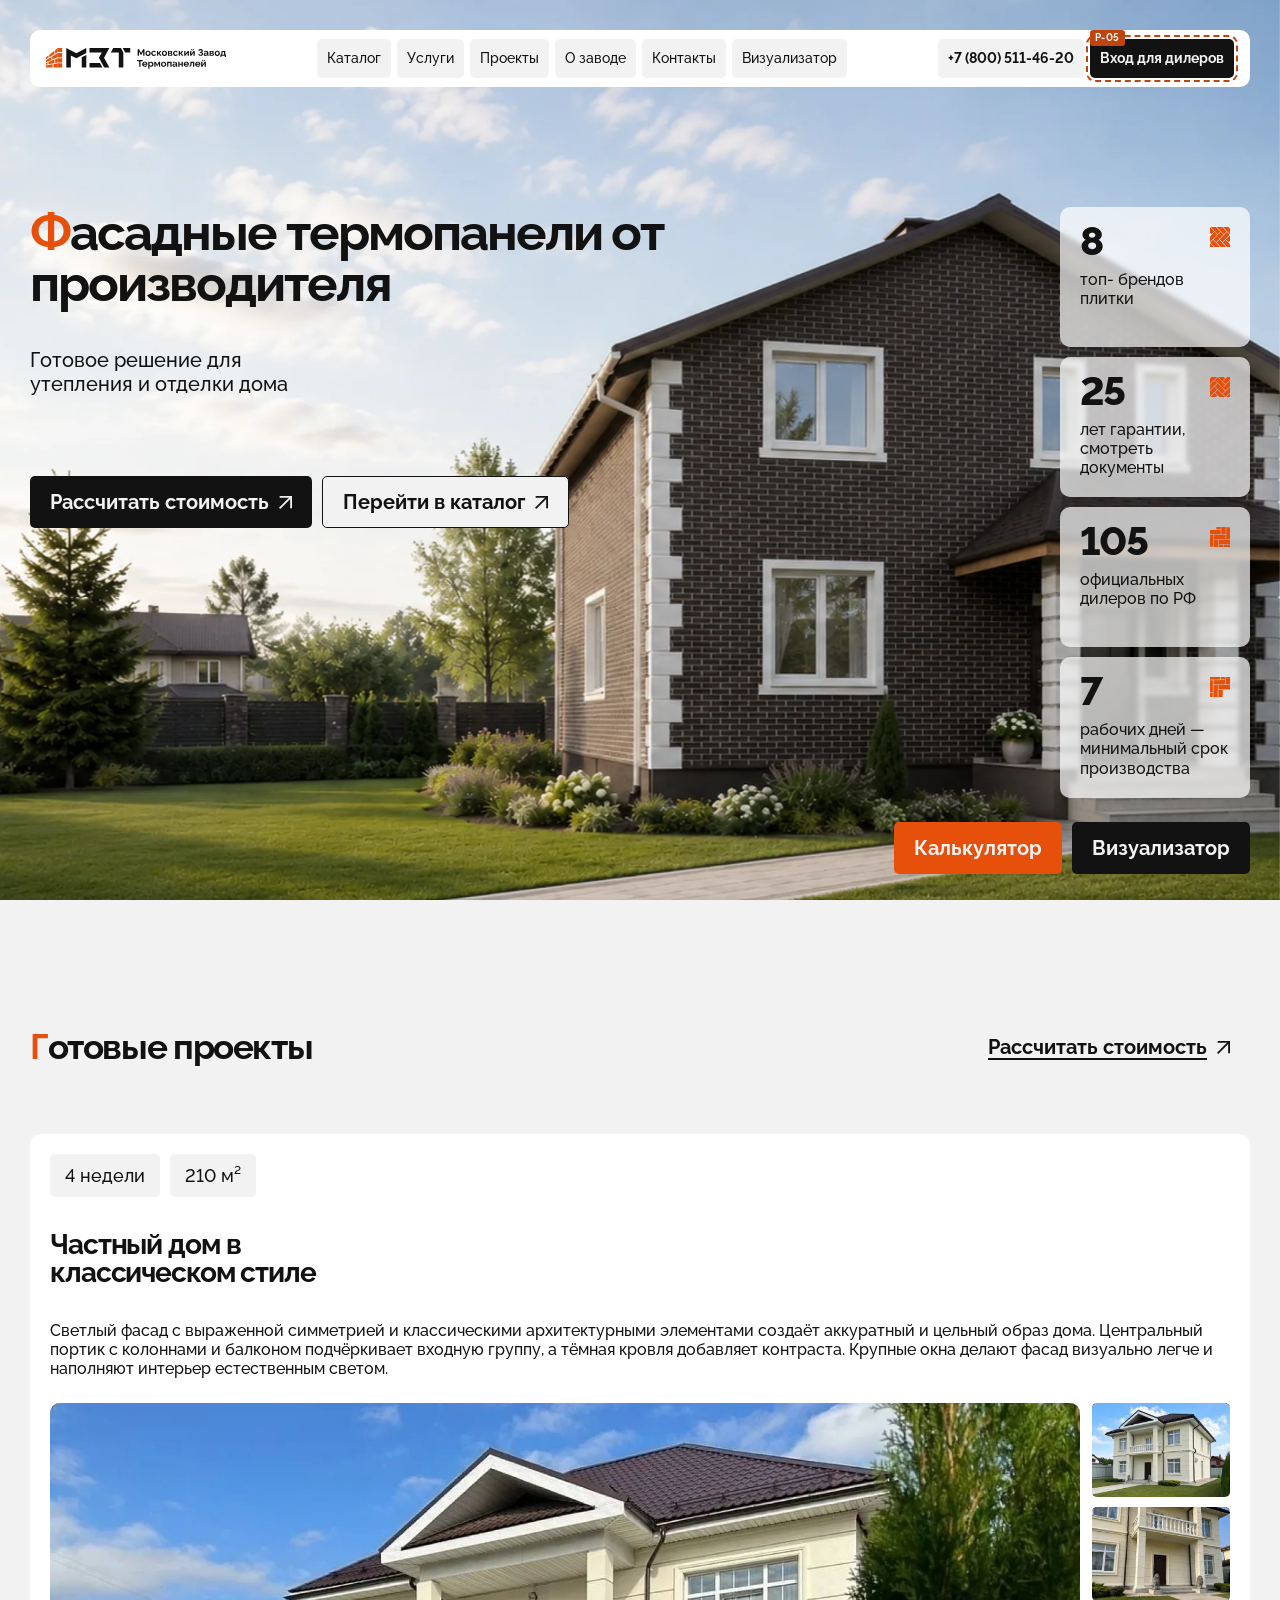
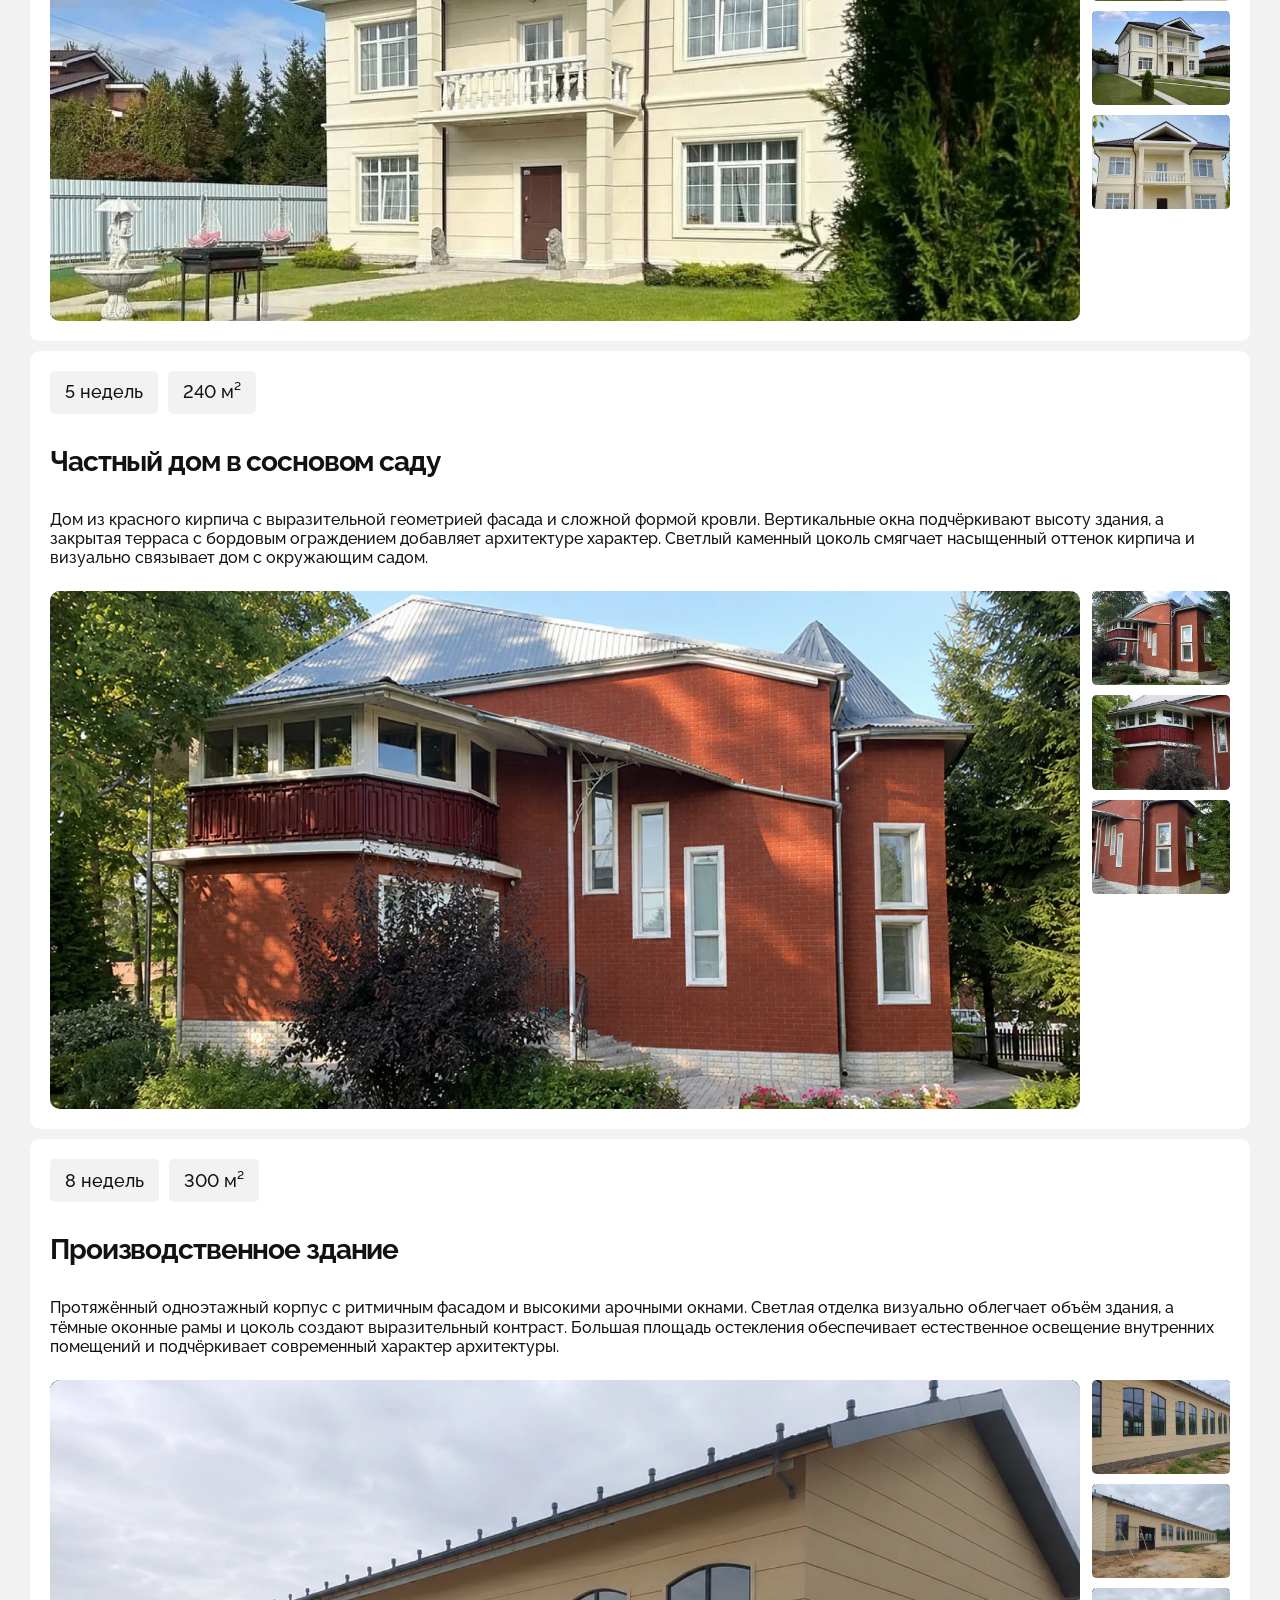
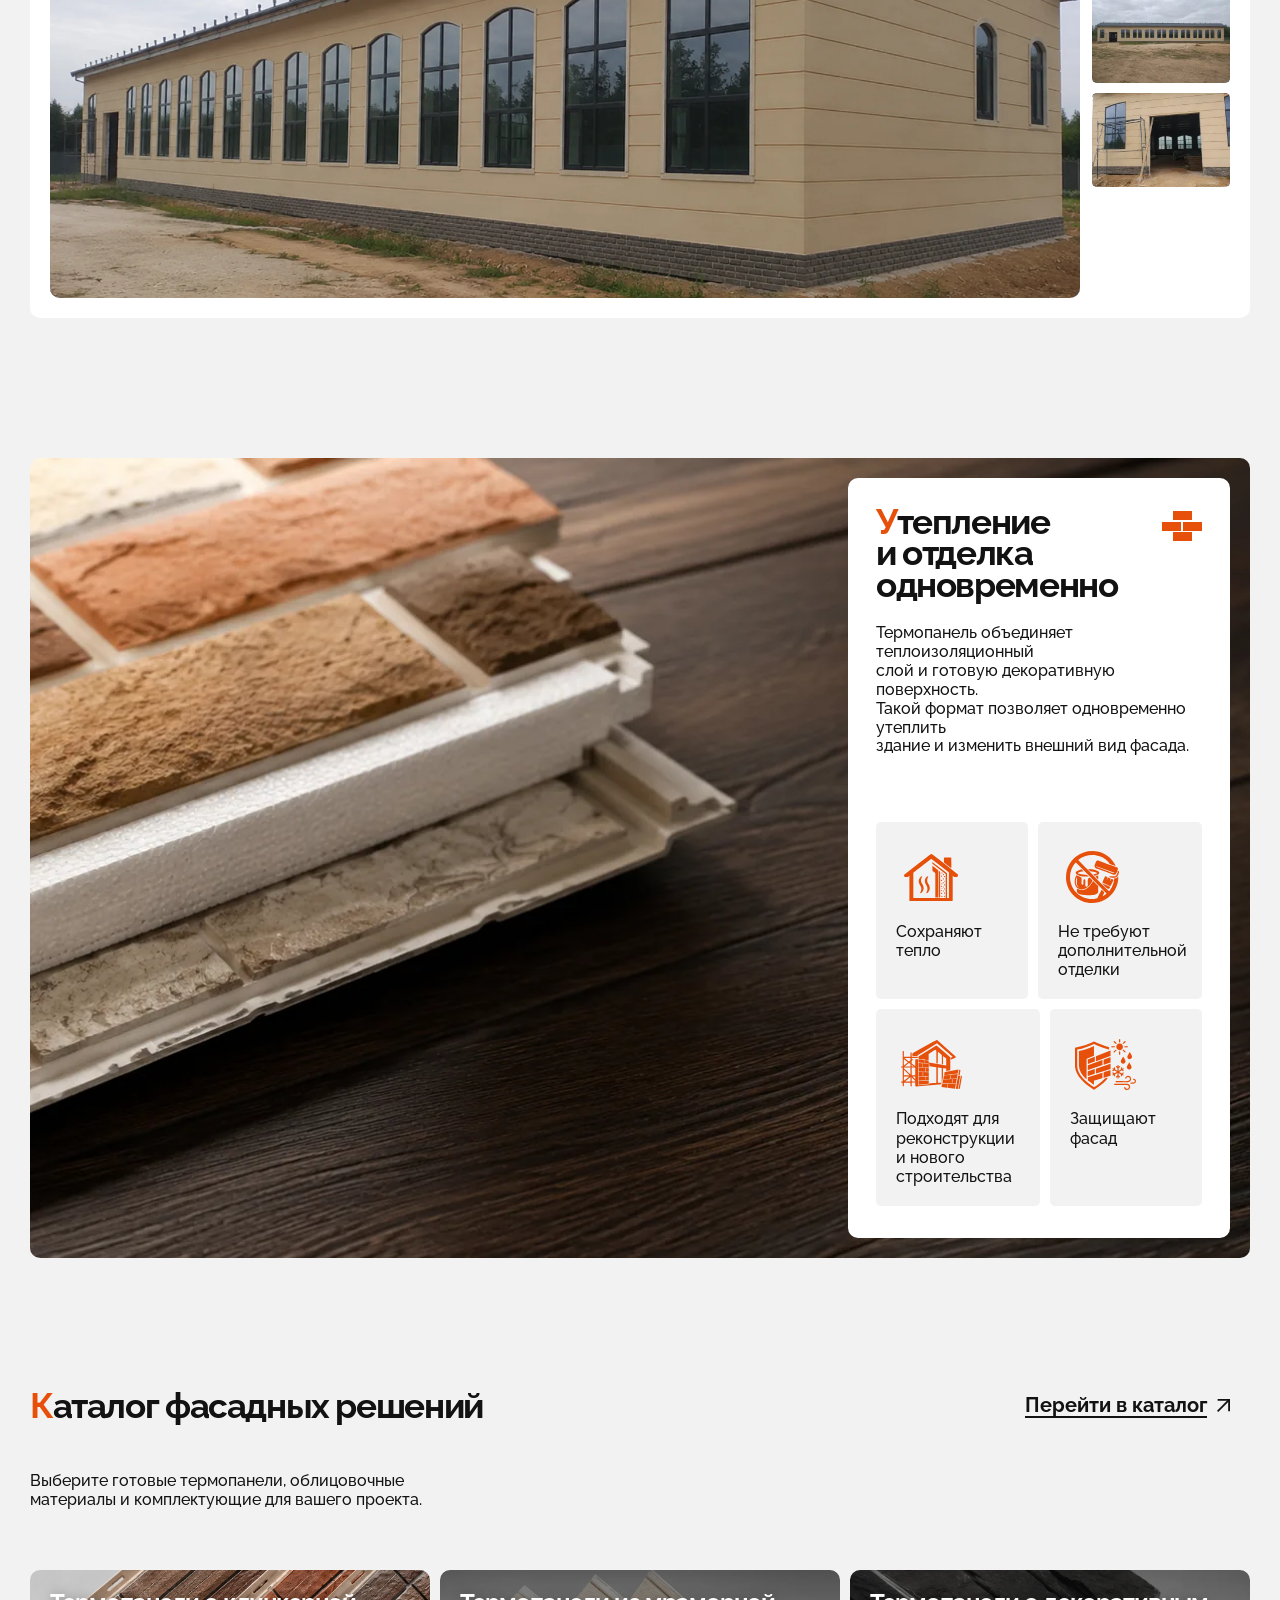
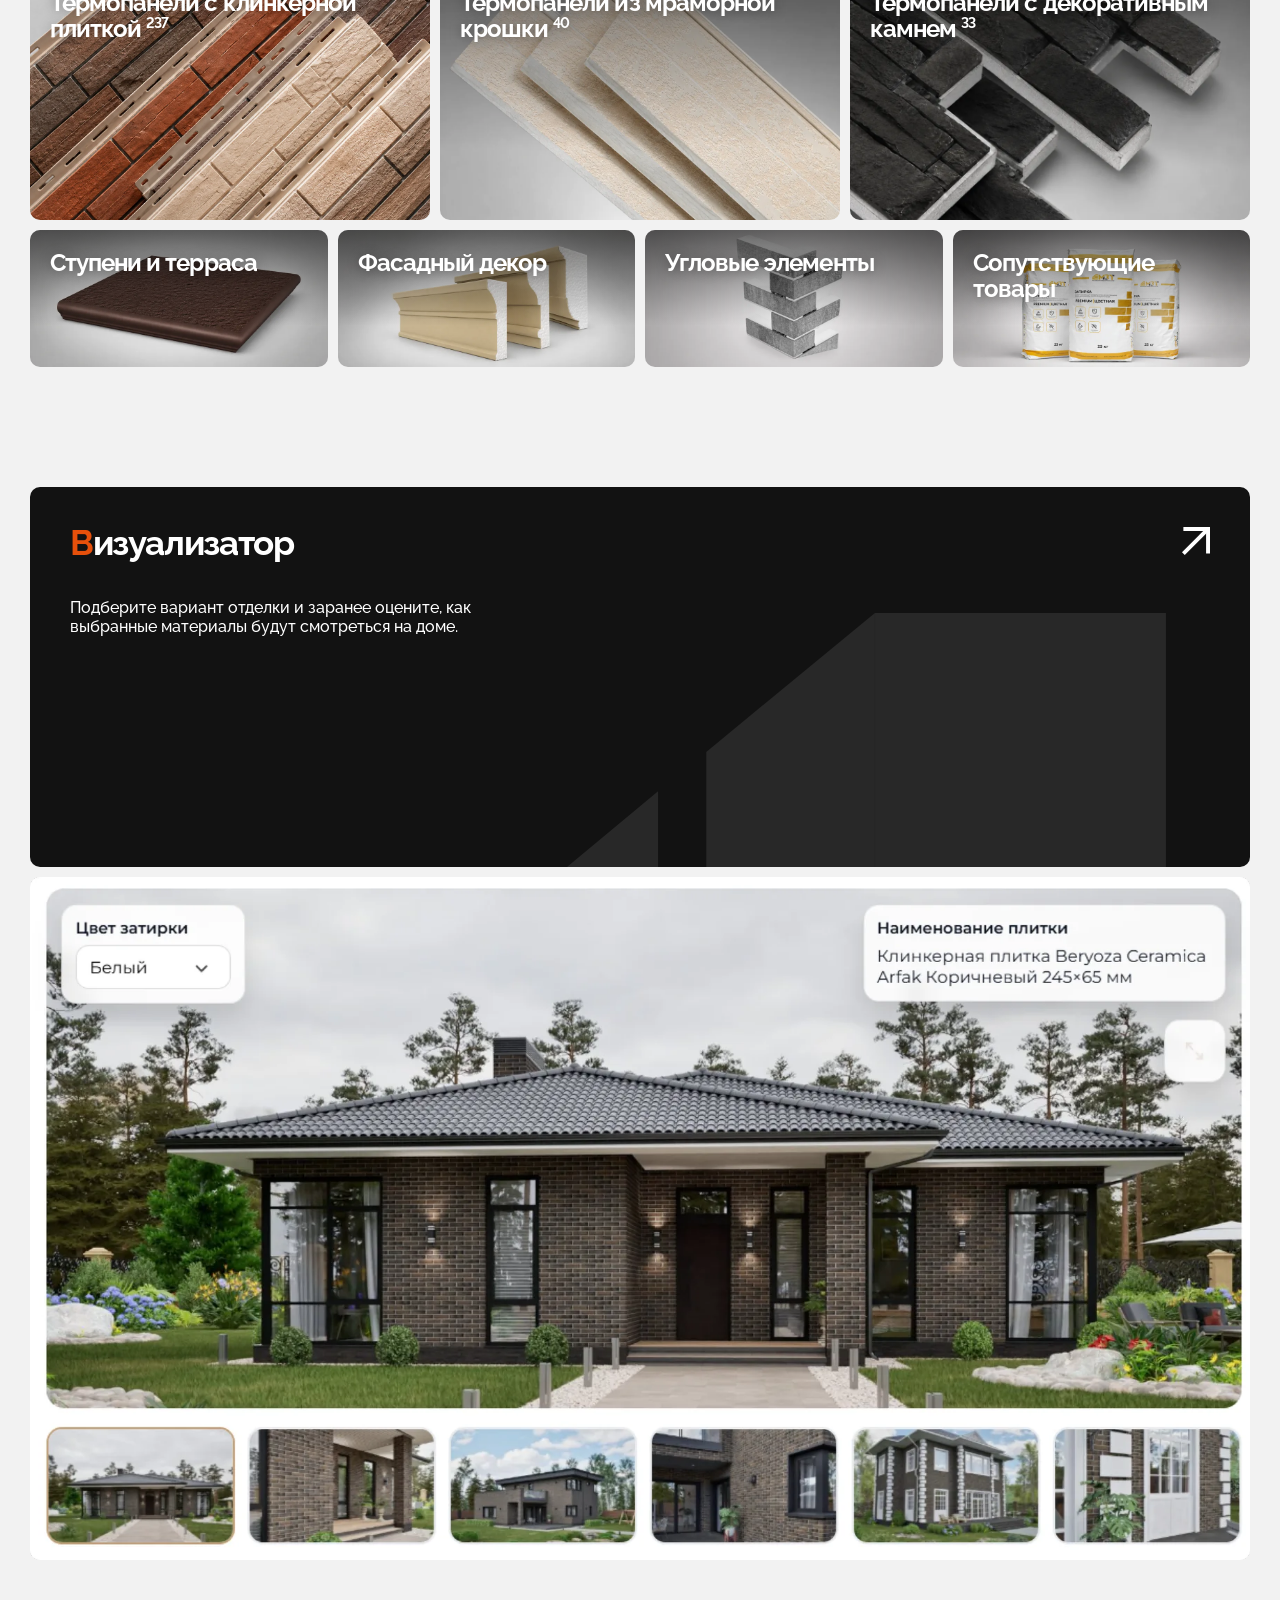
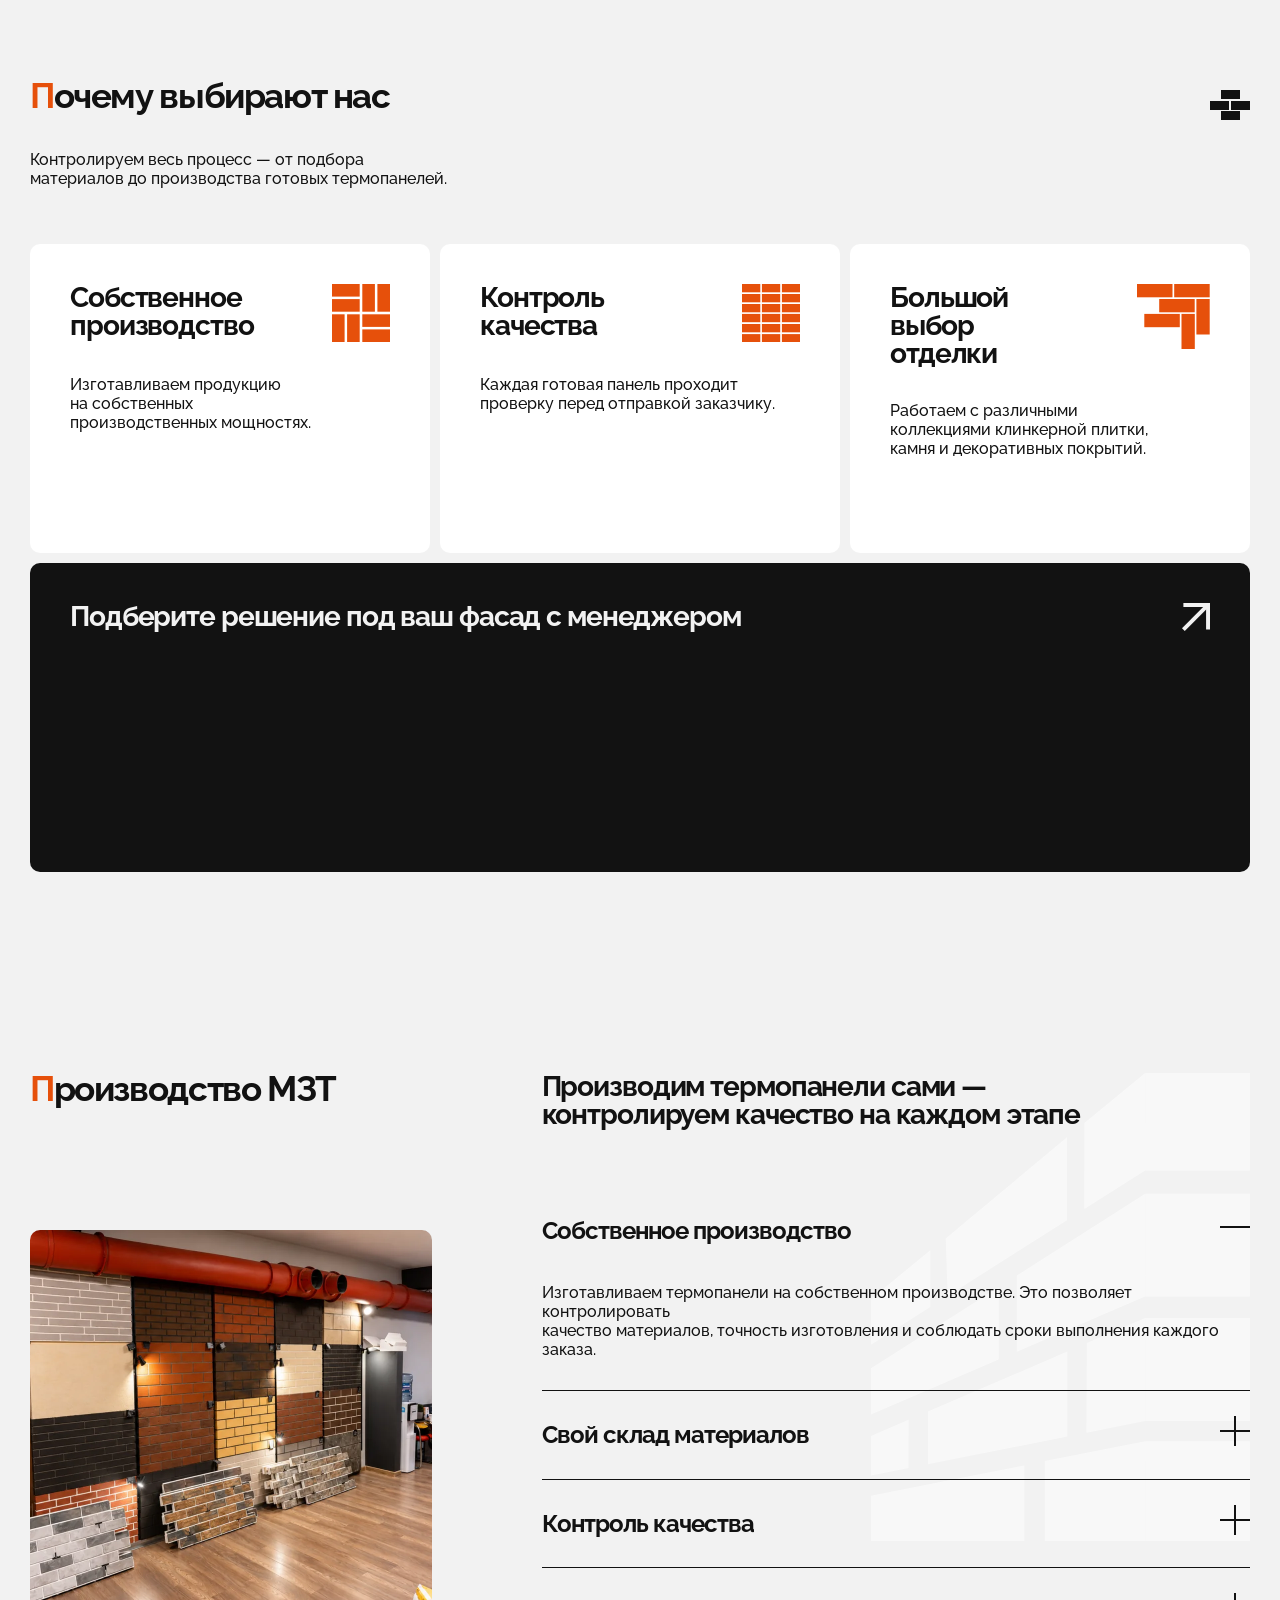
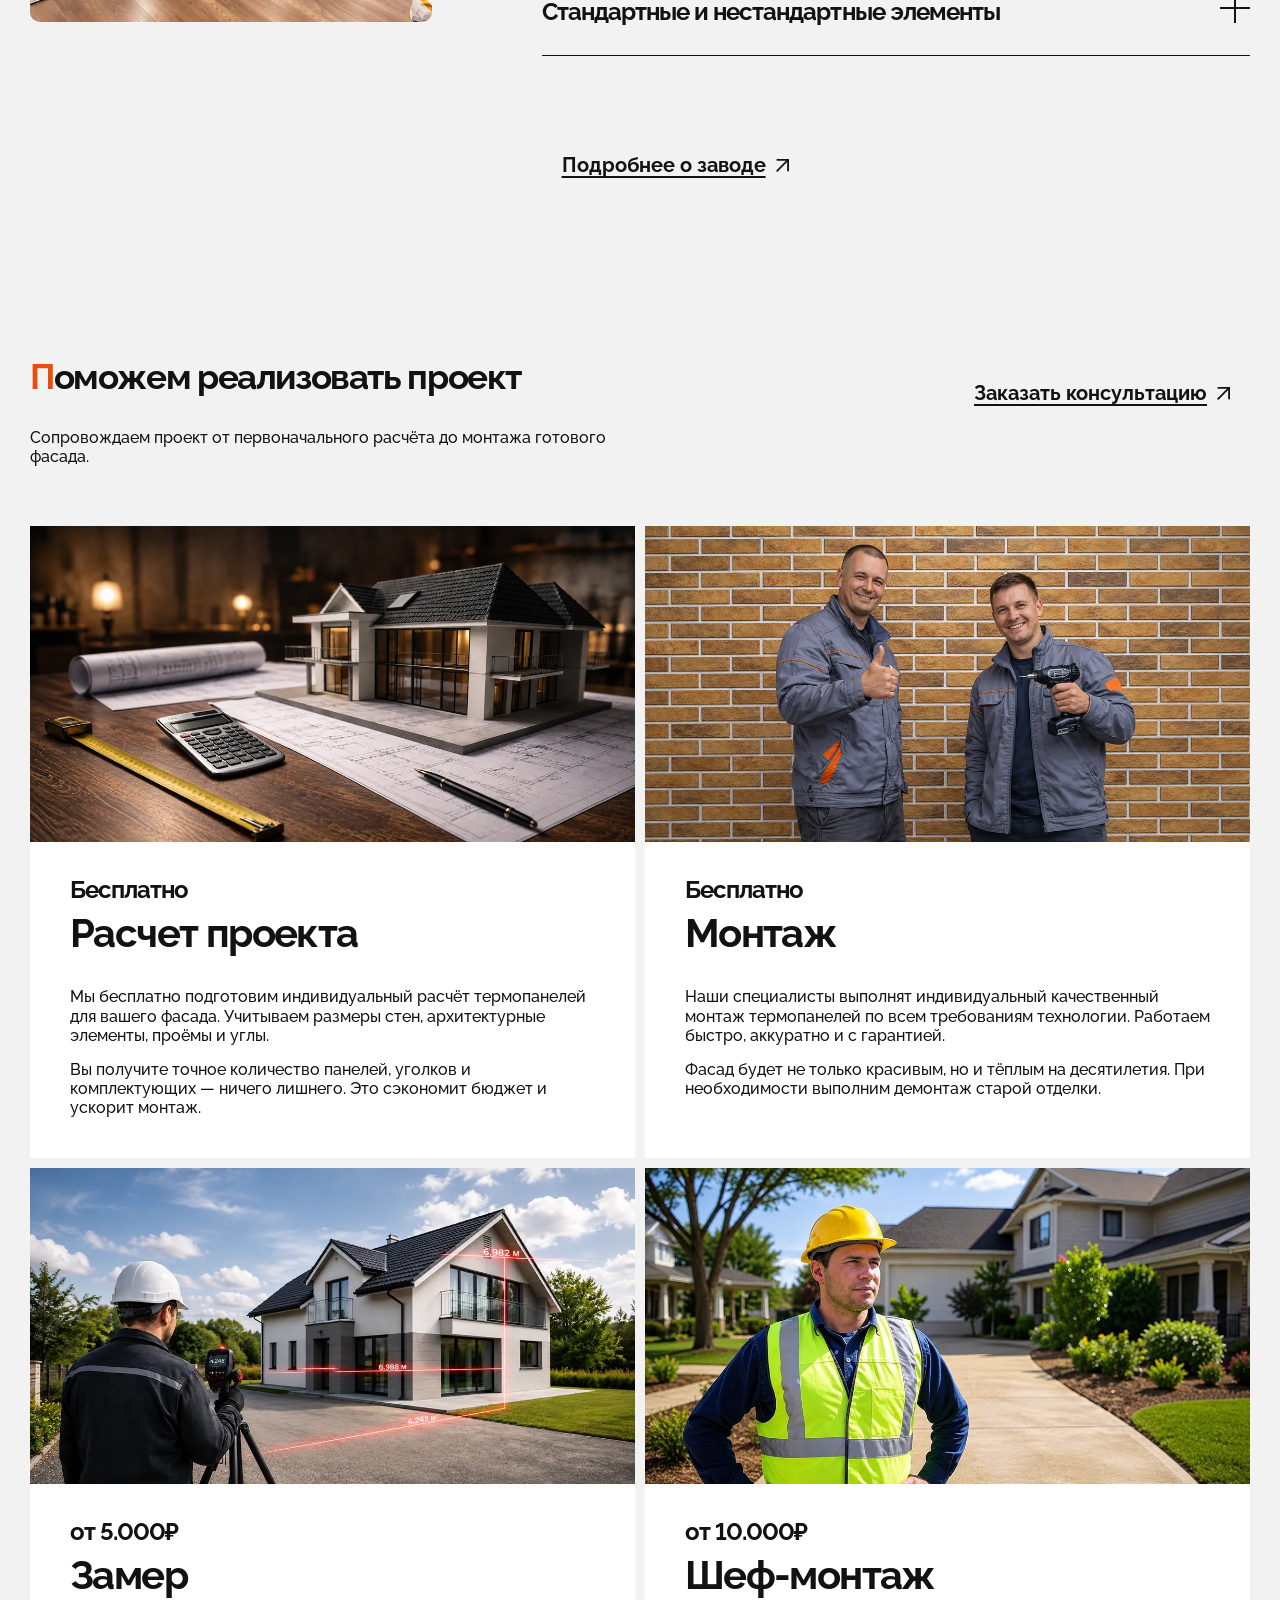
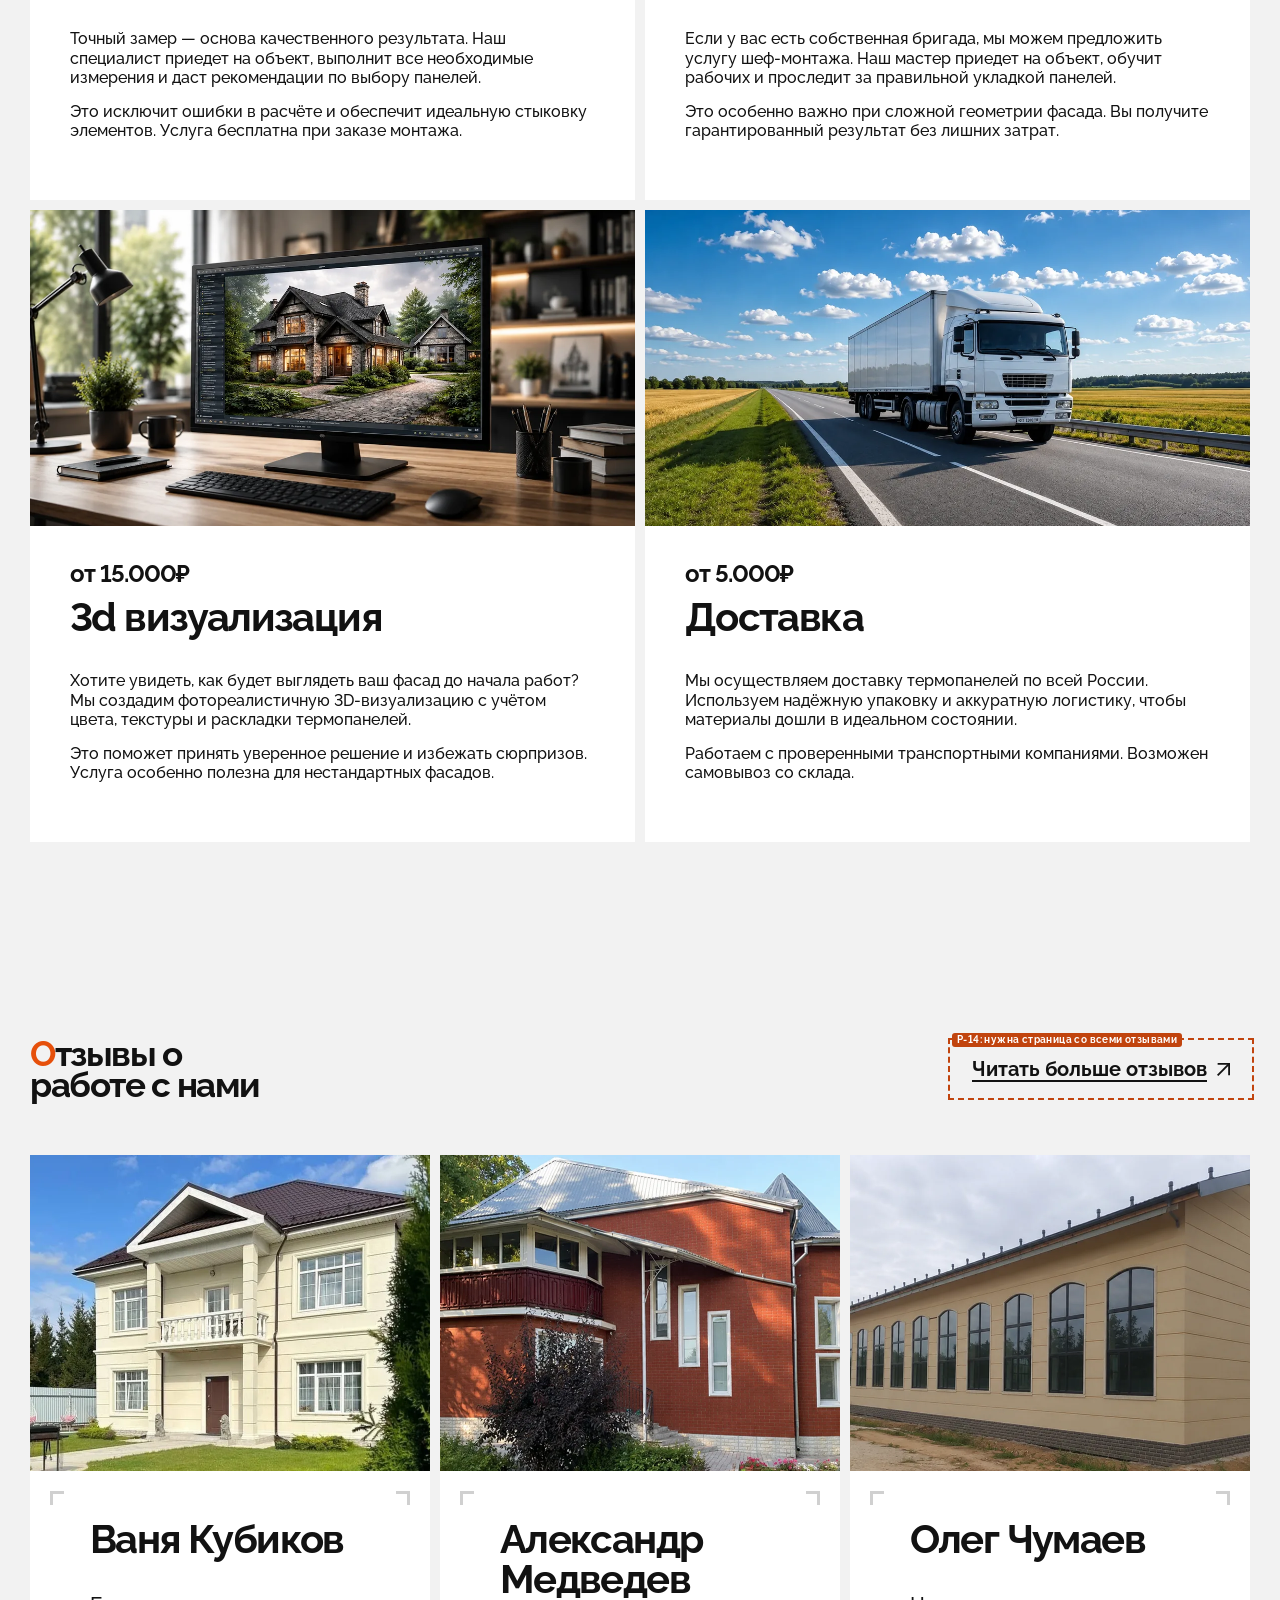
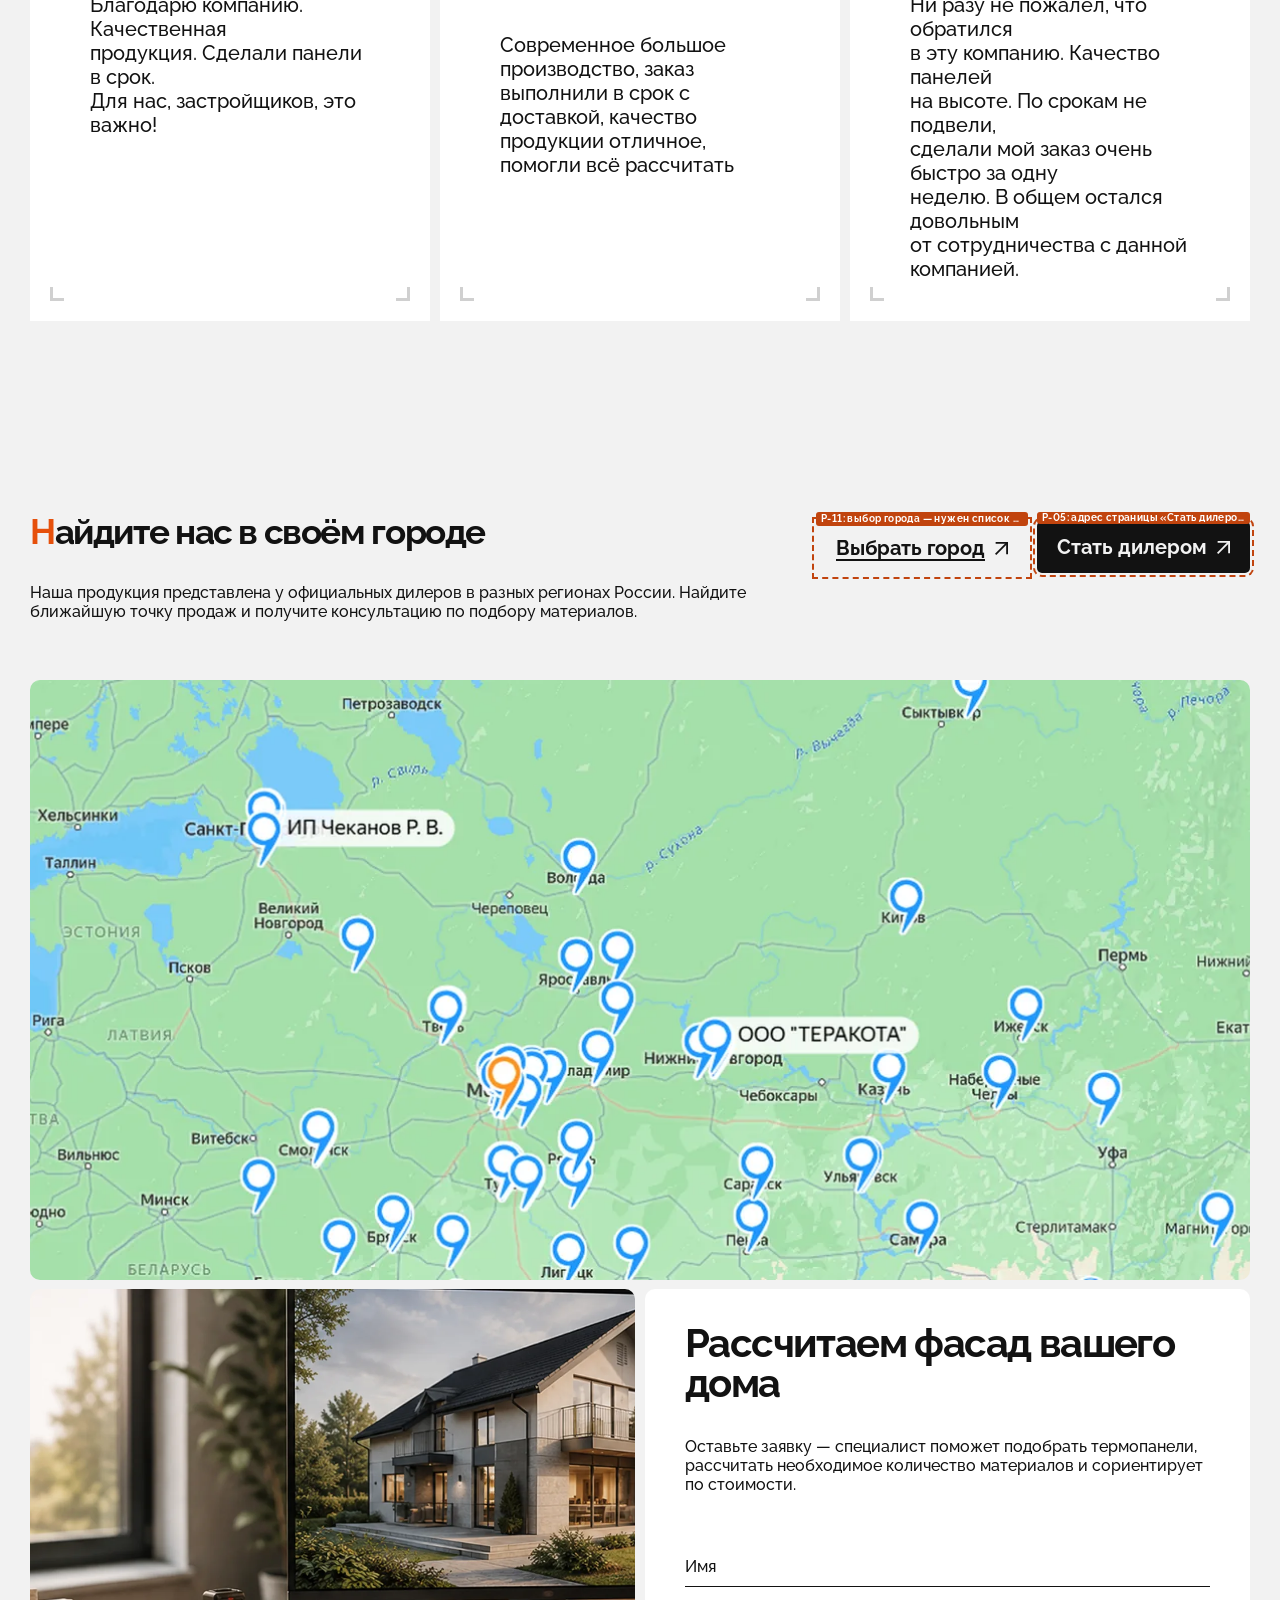
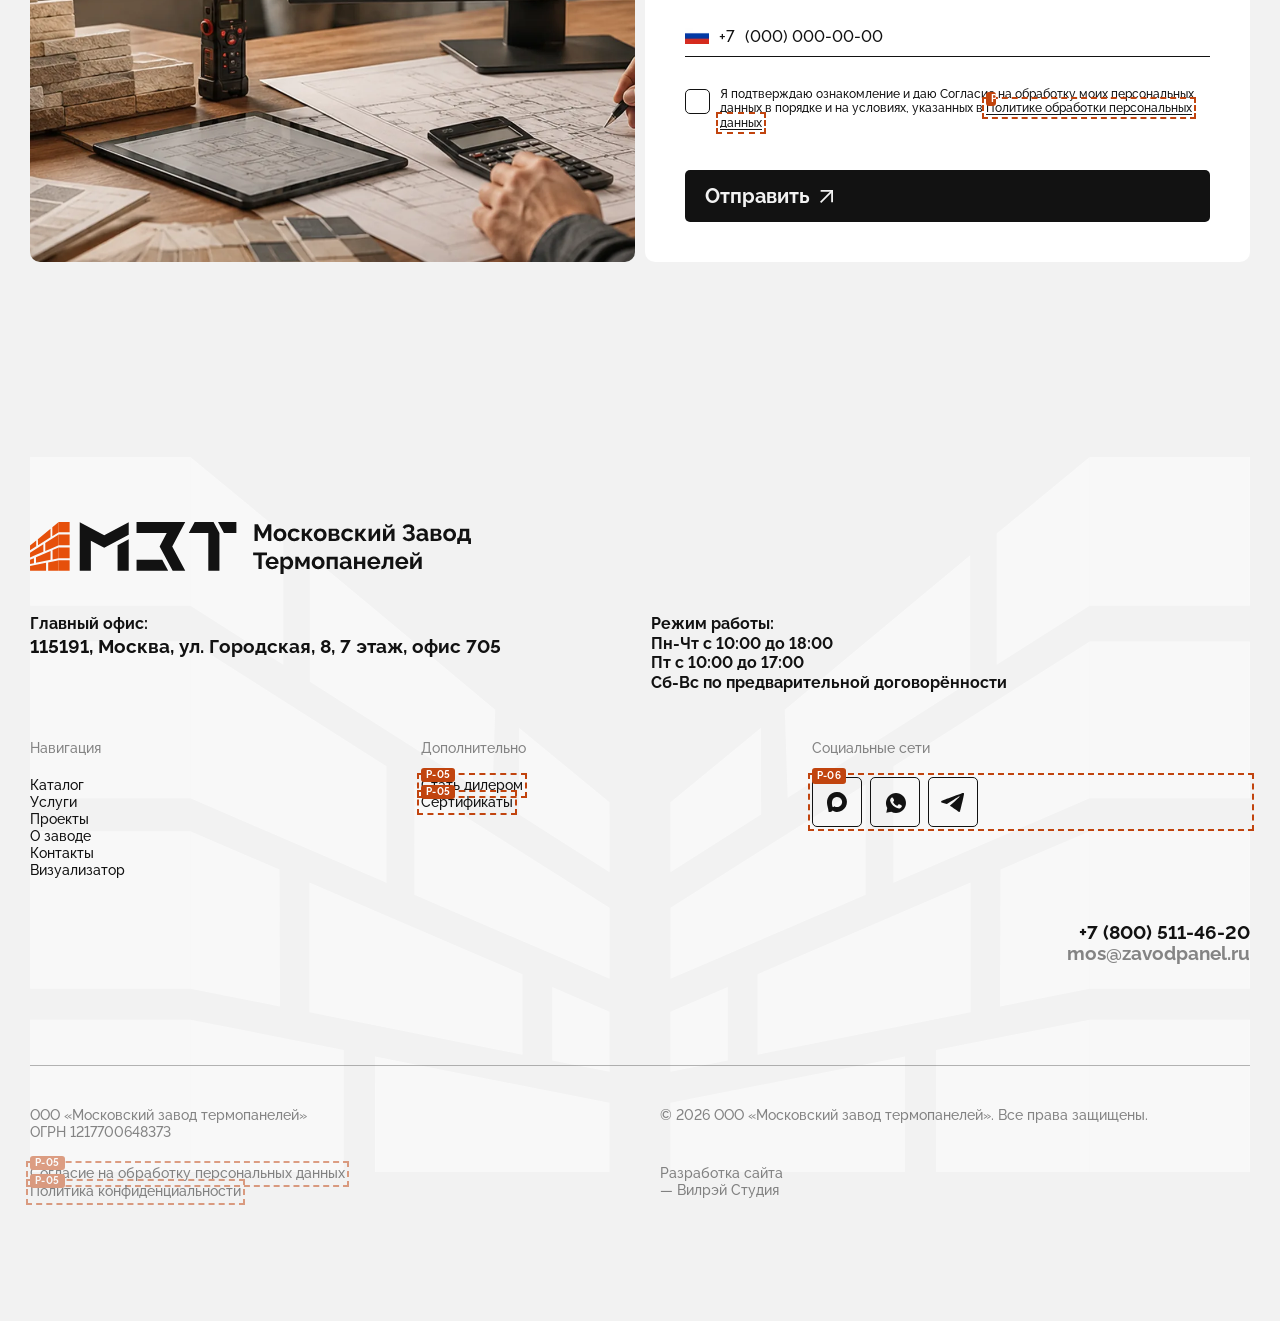
==== commit 5574b5c5: "Восстановлен аккордеон производства, добавлено наведение на плитки блока 6 Обработчик клика для акко" ====
--- a/prototype/index.html
+++ b/prototype/index.html
@@ -370,7 +370,16 @@
         <div class="why__card">
           <div class="why__card-top">
             <h3 class="why__title">Собственное производство</h3>
-            <img src="assets/icons/icon-factory.svg" alt="" width="58" height="58">
+            <svg class="why__icon" width="58" height="58" viewBox="0 0 58 58" fill="none" aria-hidden="true" focusable="false">
+            <rect x="30.3" y="30.3" width="27.7" height="12.6" fill="currentColor"/>
+            <rect x="0.0" y="-0.0" width="27.7" height="12.6" fill="currentColor"/>
+            <rect x="30.3" y="45.4" width="27.7" height="12.6" fill="currentColor"/>
+            <rect x="15.1" y="30.3" width="12.6" height="27.7" fill="currentColor"/>
+            <rect x="45.4" y="0.0" width="12.6" height="27.7" fill="currentColor"/>
+            <rect x="-0.0" y="30.3" width="12.6" height="27.7" fill="currentColor"/>
+            <rect x="30.3" y="0.0" width="12.6" height="27.7" fill="currentColor"/>
+            <rect x="0.0" y="15.1" width="27.7" height="12.6" fill="currentColor"/>
+          </svg>
           </div>
           <p class="why__text">Изготавливаем продукцию<br>на собственных<br>производственных мощностях.</p>
         </div>
@@ -379,7 +388,26 @@
           <div class="why__card-top">
             <!-- перенос из макета -->
             <h3 class="why__title">Контроль<br>качества</h3>
-            <img src="assets/icons/icon-quality.svg" alt="" width="58" height="58">
+            <svg class="why__icon" width="58" height="58" viewBox="0 0 58 58" fill="none" aria-hidden="true" focusable="false">
+            <rect x="39.9" y="10.0" width="18.3" height="8.3" fill="currentColor"/>
+            <rect x="39.9" y="-0.0" width="18.3" height="8.3" fill="currentColor"/>
+            <rect x="39.9" y="20.0" width="18.3" height="8.3" fill="currentColor"/>
+            <rect x="39.9" y="29.9" width="18.3" height="8.3" fill="currentColor"/>
+            <rect x="39.9" y="40.0" width="18.3" height="8.3" fill="currentColor"/>
+            <rect x="39.9" y="50.1" width="18.3" height="8.3" fill="currentColor"/>
+            <rect x="19.9" y="10.0" width="18.3" height="8.3" fill="currentColor"/>
+            <rect x="19.9" y="-0.0" width="18.3" height="8.3" fill="currentColor"/>
+            <rect x="19.9" y="20.0" width="18.3" height="8.3" fill="currentColor"/>
+            <rect x="19.9" y="29.9" width="18.3" height="8.3" fill="currentColor"/>
+            <rect x="19.9" y="40.0" width="18.3" height="8.3" fill="currentColor"/>
+            <rect x="19.9" y="50.1" width="18.3" height="8.3" fill="currentColor"/>
+            <rect x="0.0" y="10.0" width="18.3" height="8.3" fill="currentColor"/>
+            <rect x="0.0" y="-0.0" width="18.3" height="8.3" fill="currentColor"/>
+            <rect x="0.0" y="20.0" width="18.3" height="8.3" fill="currentColor"/>
+            <rect x="0.0" y="29.9" width="18.3" height="8.3" fill="currentColor"/>
+            <rect x="0.0" y="40.0" width="18.3" height="8.3" fill="currentColor"/>
+            <rect x="0.0" y="50.1" width="18.3" height="8.3" fill="currentColor"/>
+          </svg>
           </div>
           <p class="why__text">Каждая готовая панель проходит<br>проверку перед отправкой заказчику.</p>
         </div>
@@ -387,7 +415,14 @@
         <div class="why__card">
           <div class="why__card-top">
             <h3 class="why__title">Большой<br>выбор<br>отделки</h3>
-            <img src="assets/icons/icon-variety.svg" alt="" width="73" height="65">
+            <svg class="why__icon" width="73" height="65" viewBox="0 0 73 65" fill="none" aria-hidden="true" focusable="false">
+            <rect x="0.0" y="-0.0" width="35.5" height="13.3" fill="currentColor"/>
+            <rect x="37.2" y="-0.0" width="35.5" height="13.3" fill="currentColor"/>
+            <rect x="22.2" y="15.0" width="35.5" height="13.3" fill="currentColor"/>
+            <rect x="7.3" y="29.9" width="35.5" height="13.3" fill="currentColor"/>
+            <rect x="59.4" y="15.0" width="13.3" height="35.5" fill="currentColor"/>
+            <rect x="44.5" y="29.9" width="13.3" height="35.5" fill="currentColor"/>
+          </svg>
           </div>
           <p class="why__text">Работаем с различными<br>коллекциями клинкерной плитки,<br>камня и декоративных покрытий.</p>
         </div>
--- a/prototype/css/sections.css
+++ b/prototype/css/sections.css
@@ -591,7 +591,17 @@
   text-align: left;
   border: none;
   font-family: inherit;
-}
+  transition: background var(--dur) var(--ease), color var(--dur) var(--ease);
+}
+
+/* Три обычные плитки: состояние Hover из макета — фон становится оранжевым,
+   заголовок и текст белыми (оба просто наследуют color, своего не задают),
+   значок тёмным. Плитку-кнопку это не касается, у неё свой hover ниже. */
+.why__card:not(.why__card--action):hover {
+  background: var(--mzt-accent);
+  color: var(--mzt-white);
+}
+.why__card:not(.why__card--action):hover .why__icon { color: var(--mzt-ink); }
 
 /* заголовок 295 и значок стоят вплотную: 295 + 58 = 353 = 433 − 80 */
 .why__card-top {
@@ -601,6 +611,12 @@
   gap: 0;
 }
 .why__card-top img { flex: 0 0 auto; }
+
+.why__icon {
+  flex: 0 0 auto;
+  color: var(--mzt-accent);
+  transition: color var(--dur) var(--ease);
+}
 
 /* 40px / вес 700 / интервал 100% / трекинг −4% */
 .why__title {
@@ -926,12 +942,15 @@
 .rev__marks::before { bottom: 20px; left: 20px;  border-bottom-width: 3px; border-left-width: 3px;  }
 .rev__marks::after  { bottom: 20px; right: 20px; border-bottom-width: 3px; border-right-width: 3px; }
 
-@media (max-width: 1500px) {
+/* Три карточки держатся вплоть до 900px: на типичных ноутбучных экранах
+   (1280-1440) переход на 2 в ряд был не нужен и делал блок вдвое выше —
+   третья карточка просто падала во вторую строку. */
+@media (max-width: 900px) {
   .reviews__grid { grid-template-columns: repeat(2, 1fr); }
   .rev__text br { display: none; }
 }
 
-@media (max-width: 1000px) {
+@media (max-width: 640px) {
   .reviews__grid { grid-template-columns: 1fr; }
   .reviews__head { flex-wrap: wrap; gap: 24px; }
   .rev { min-height: 0; }
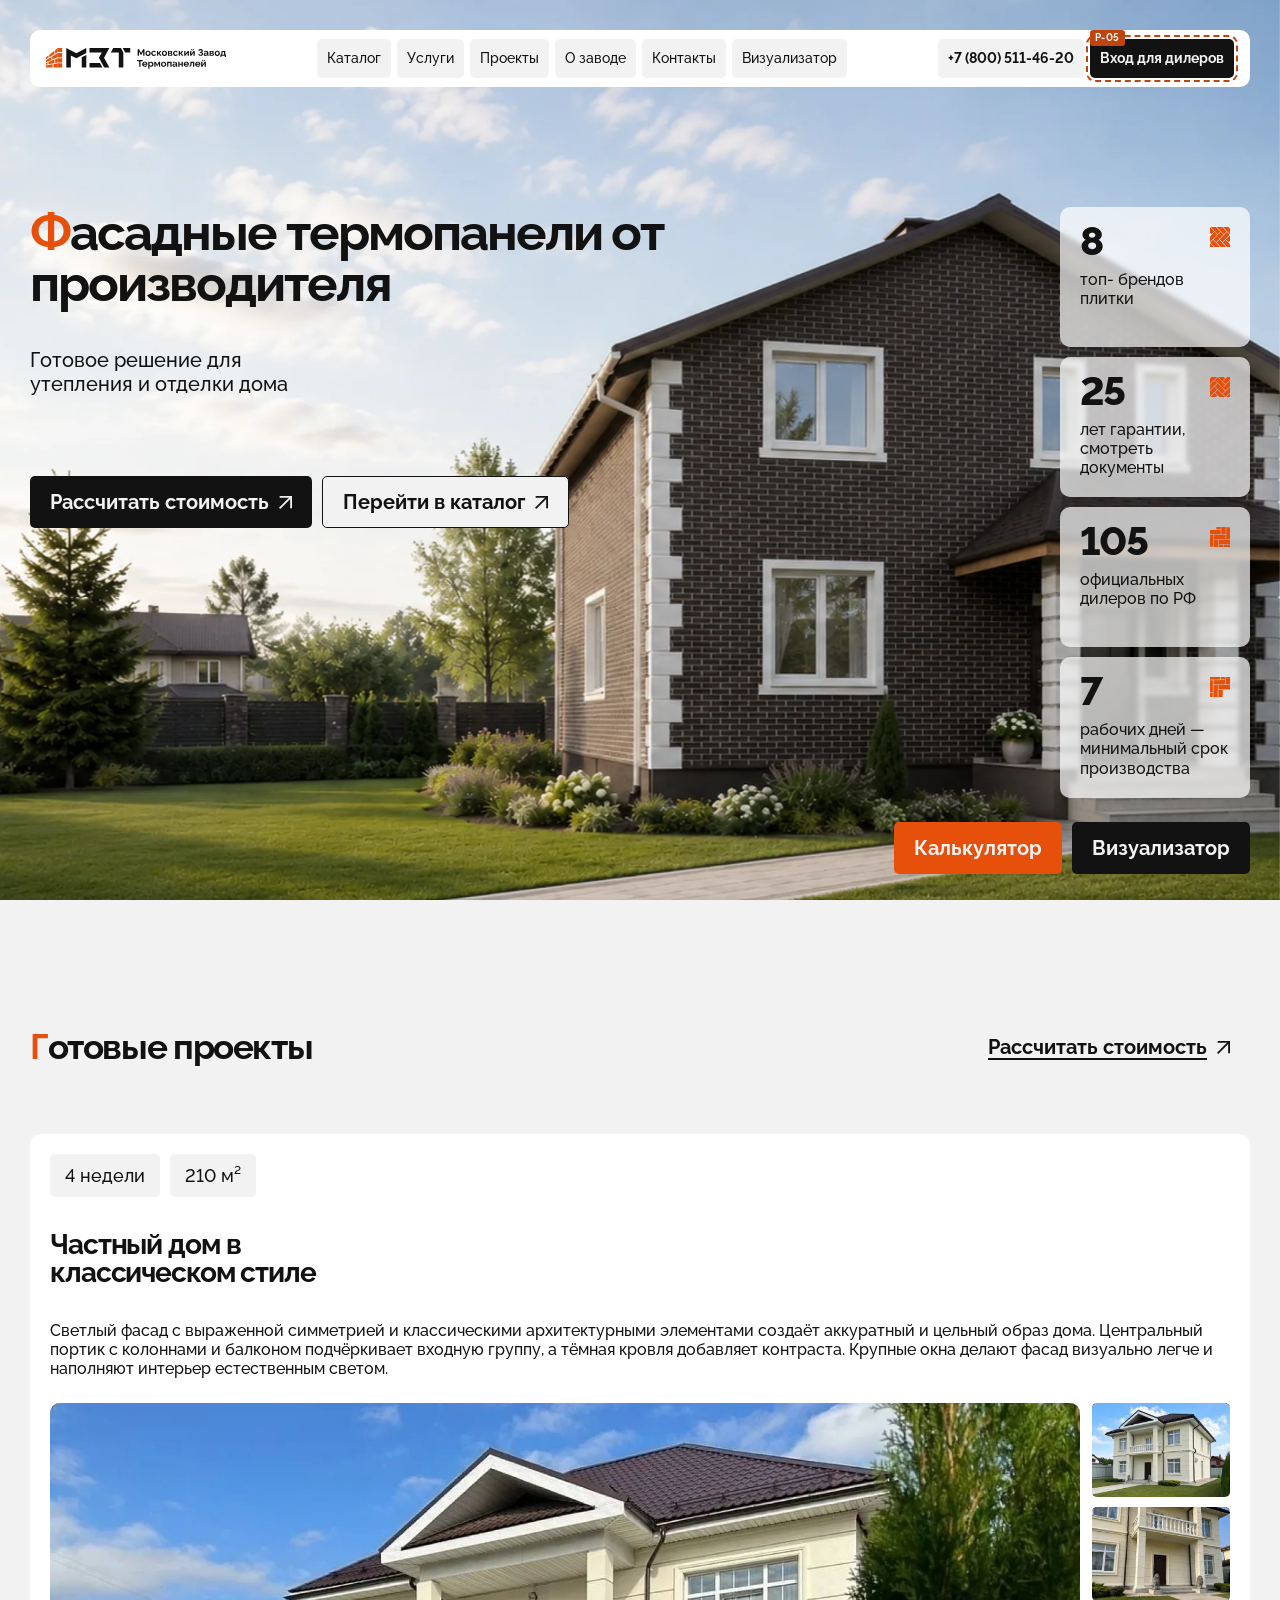
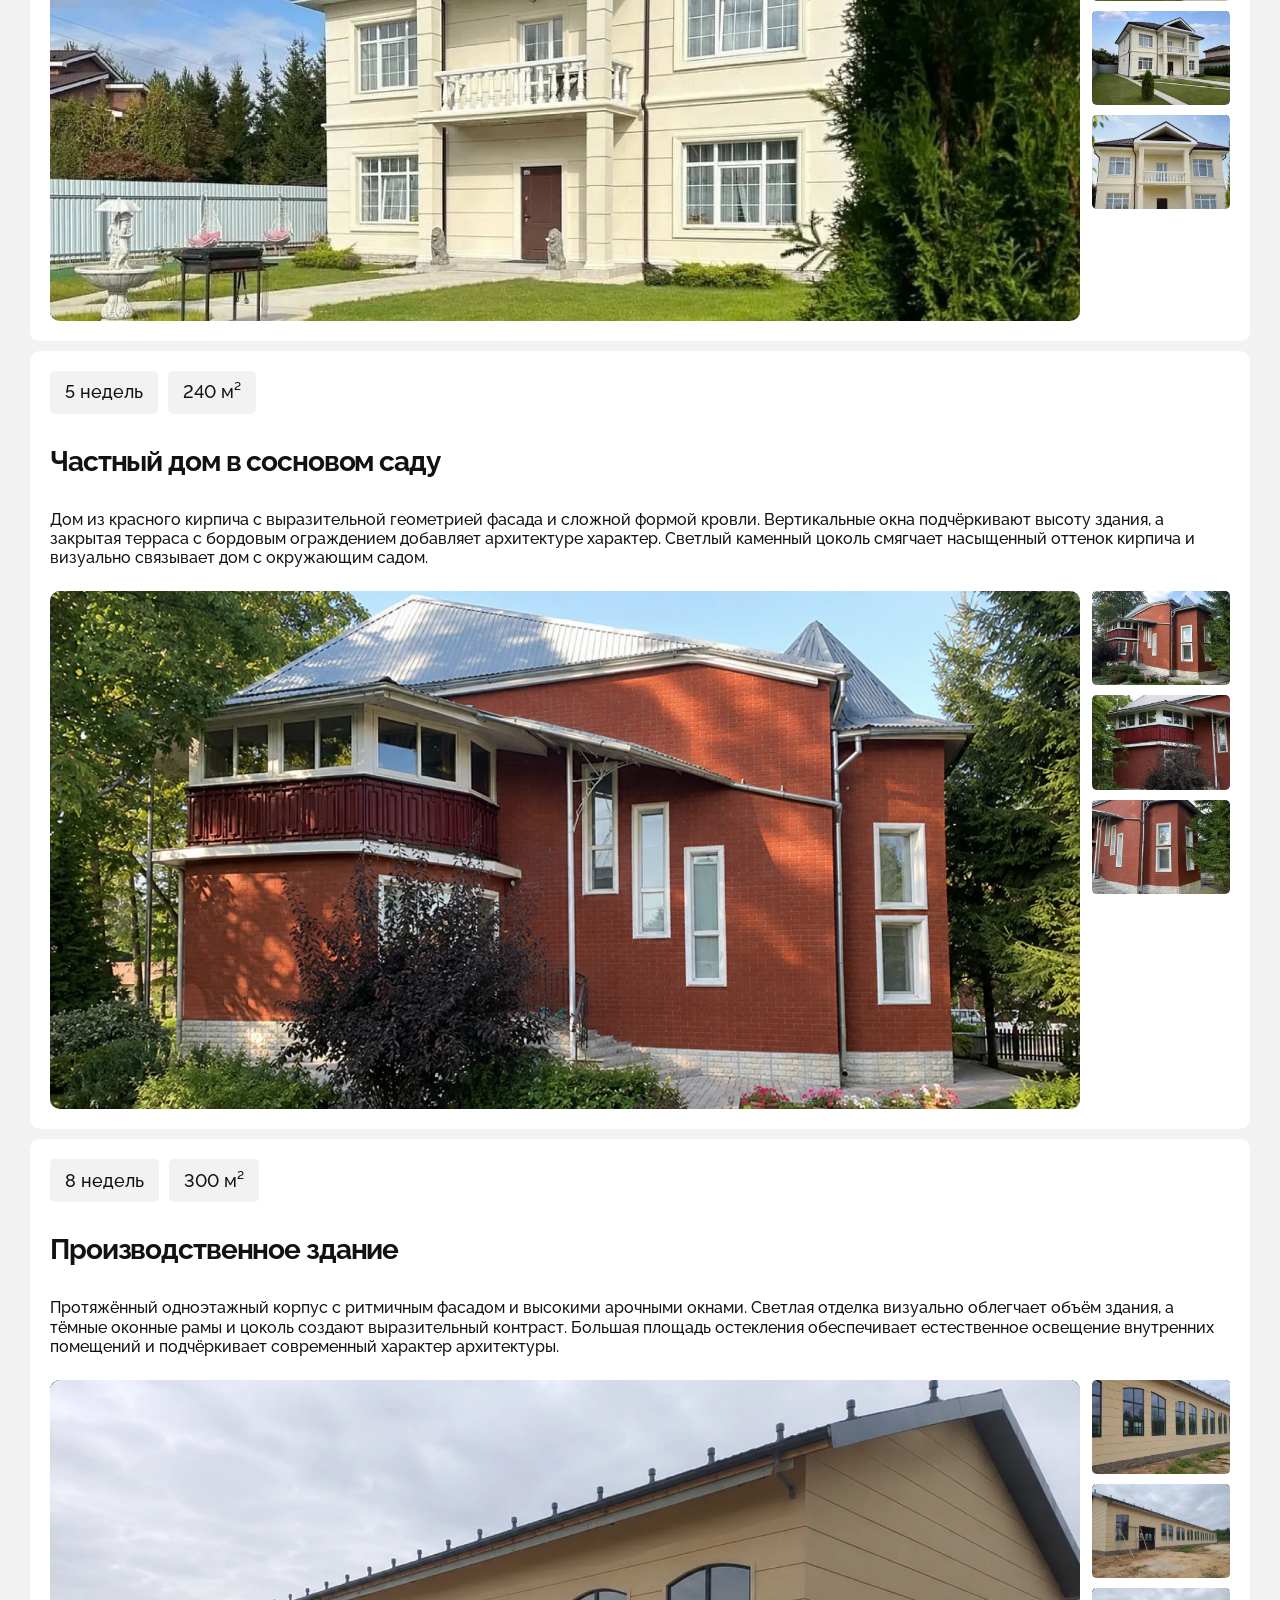
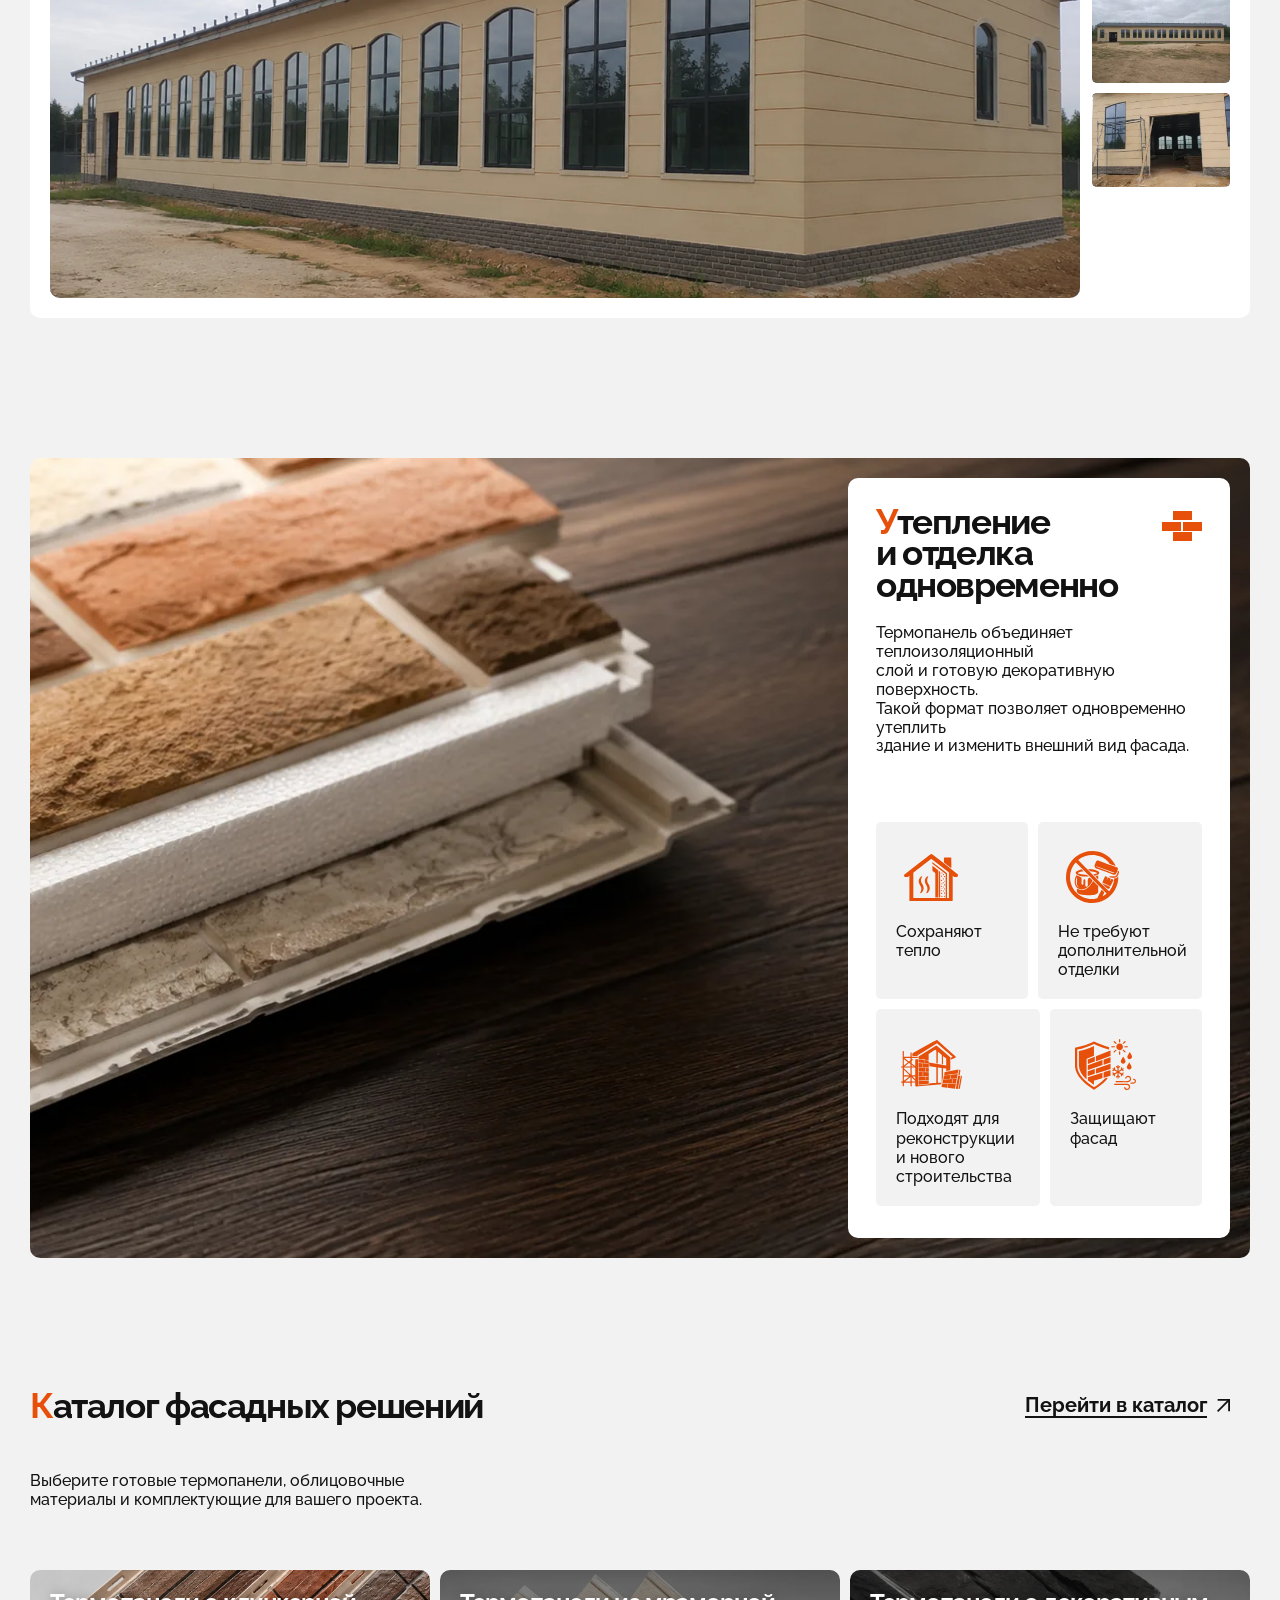
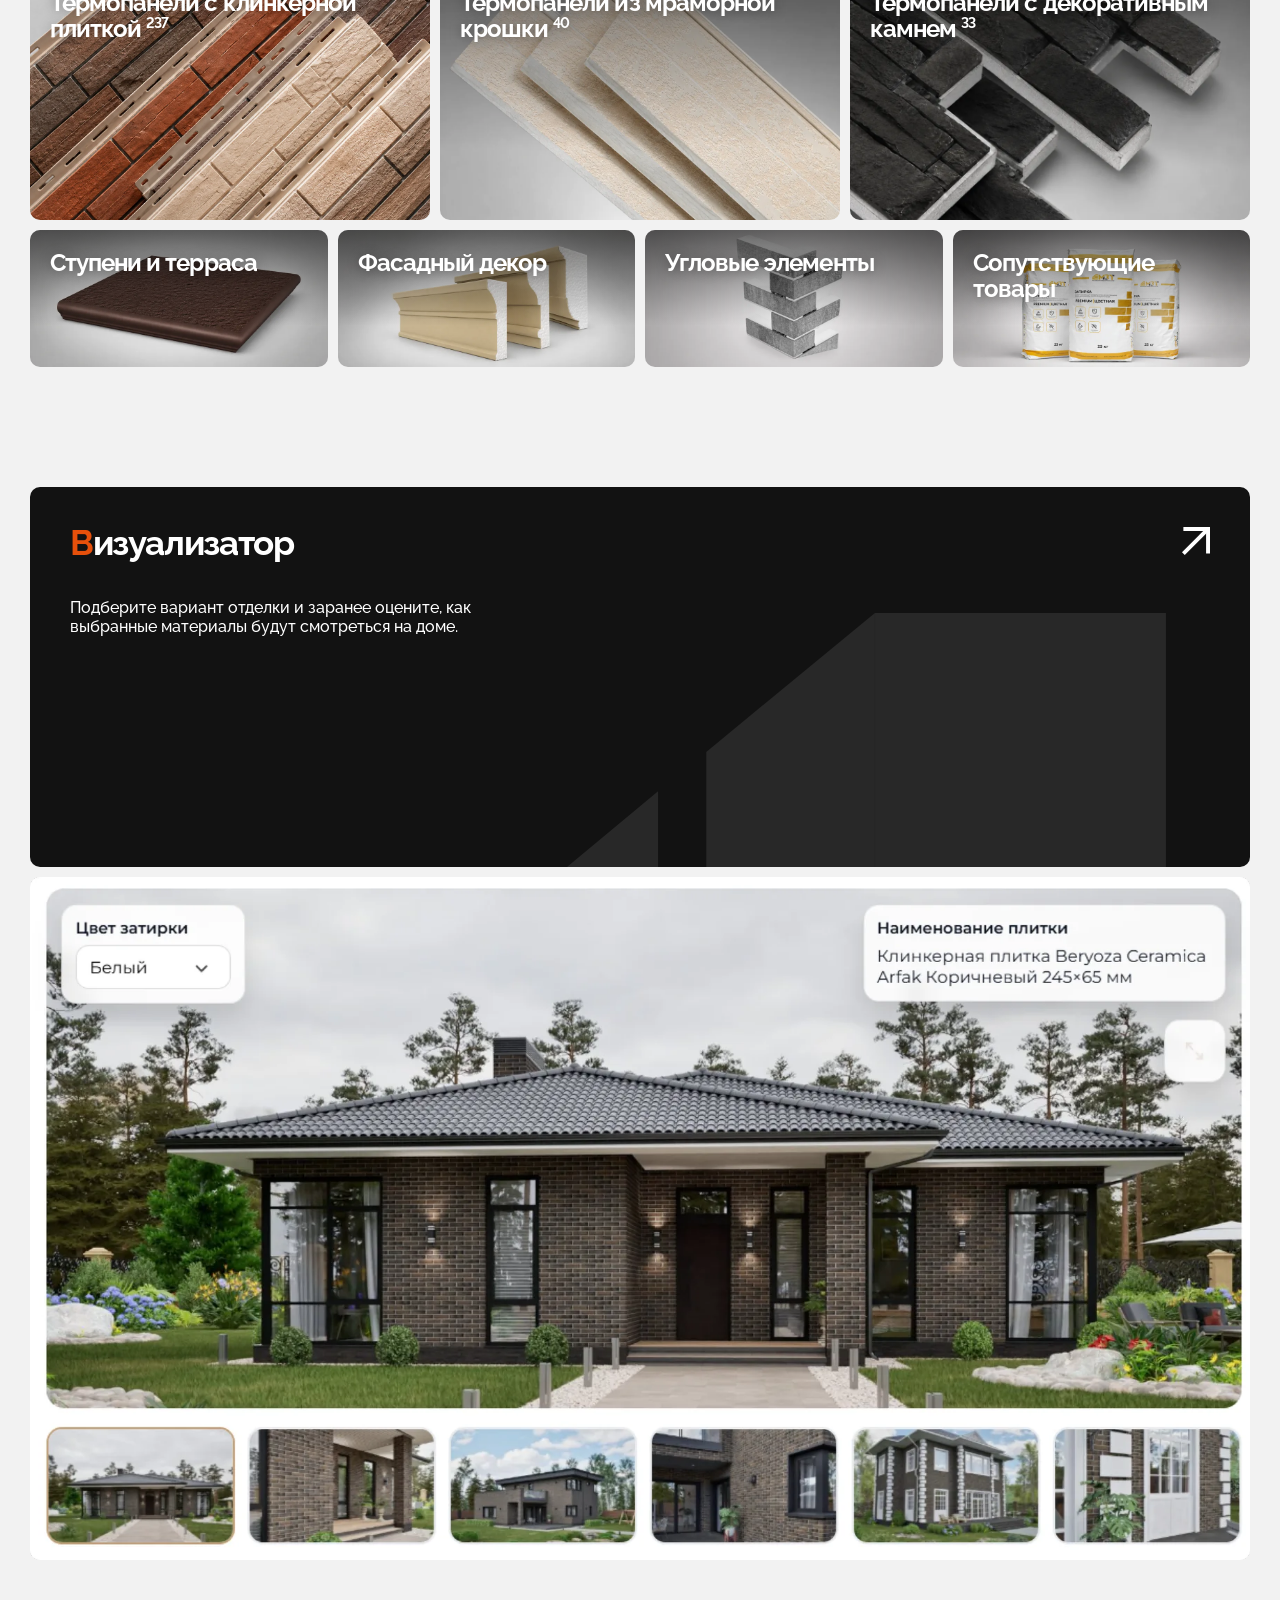
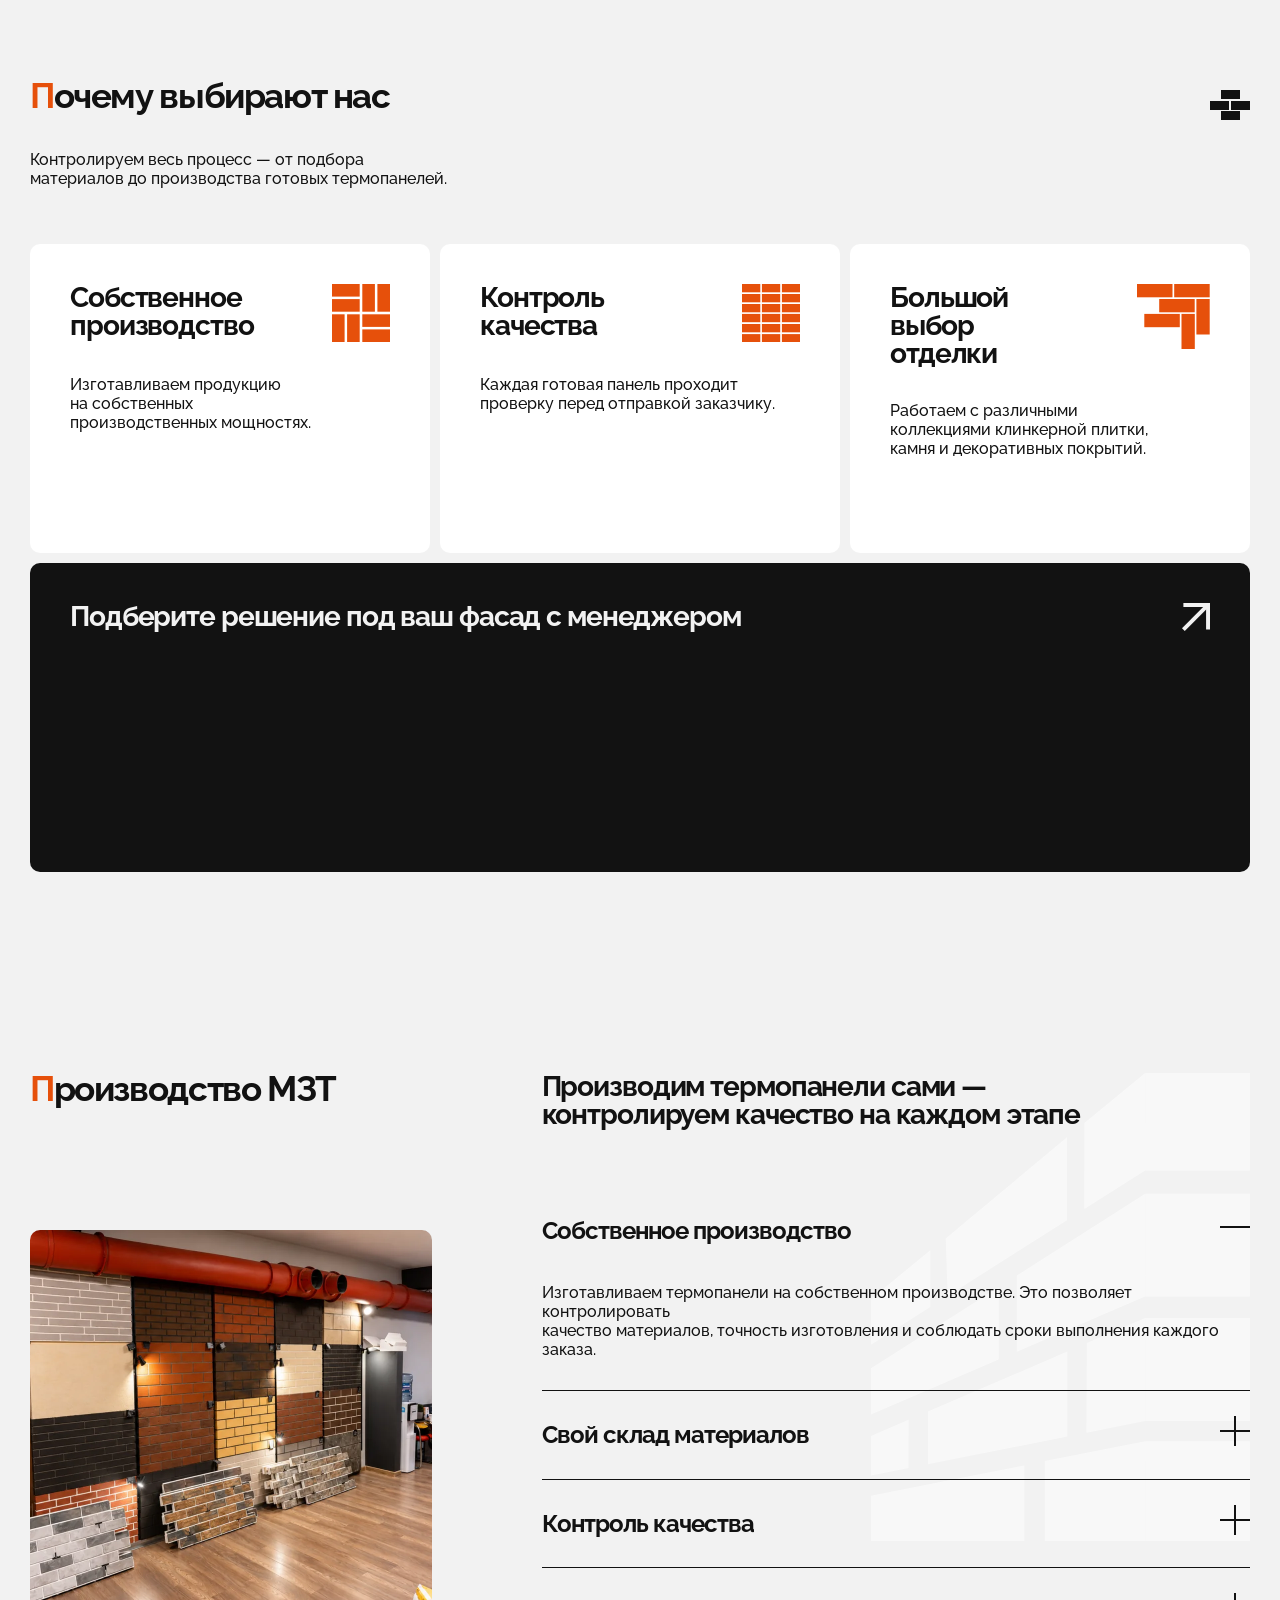
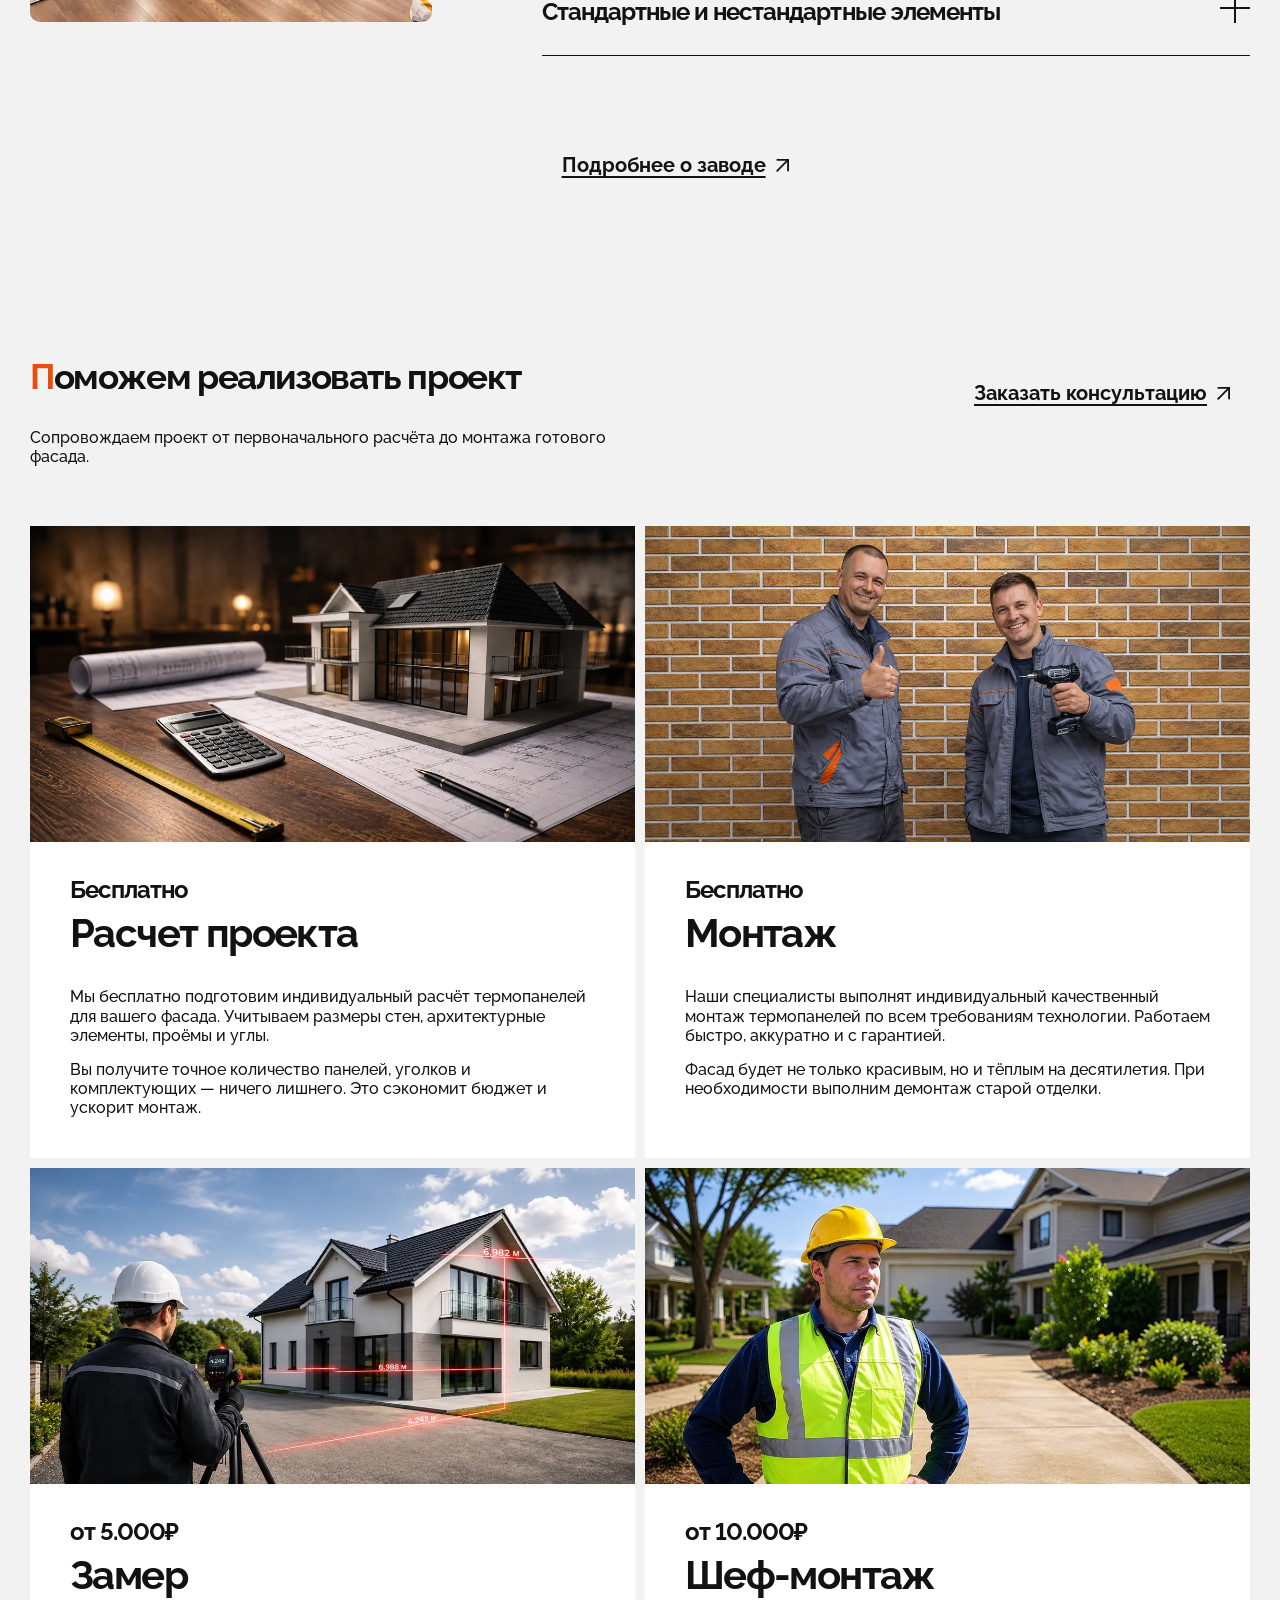
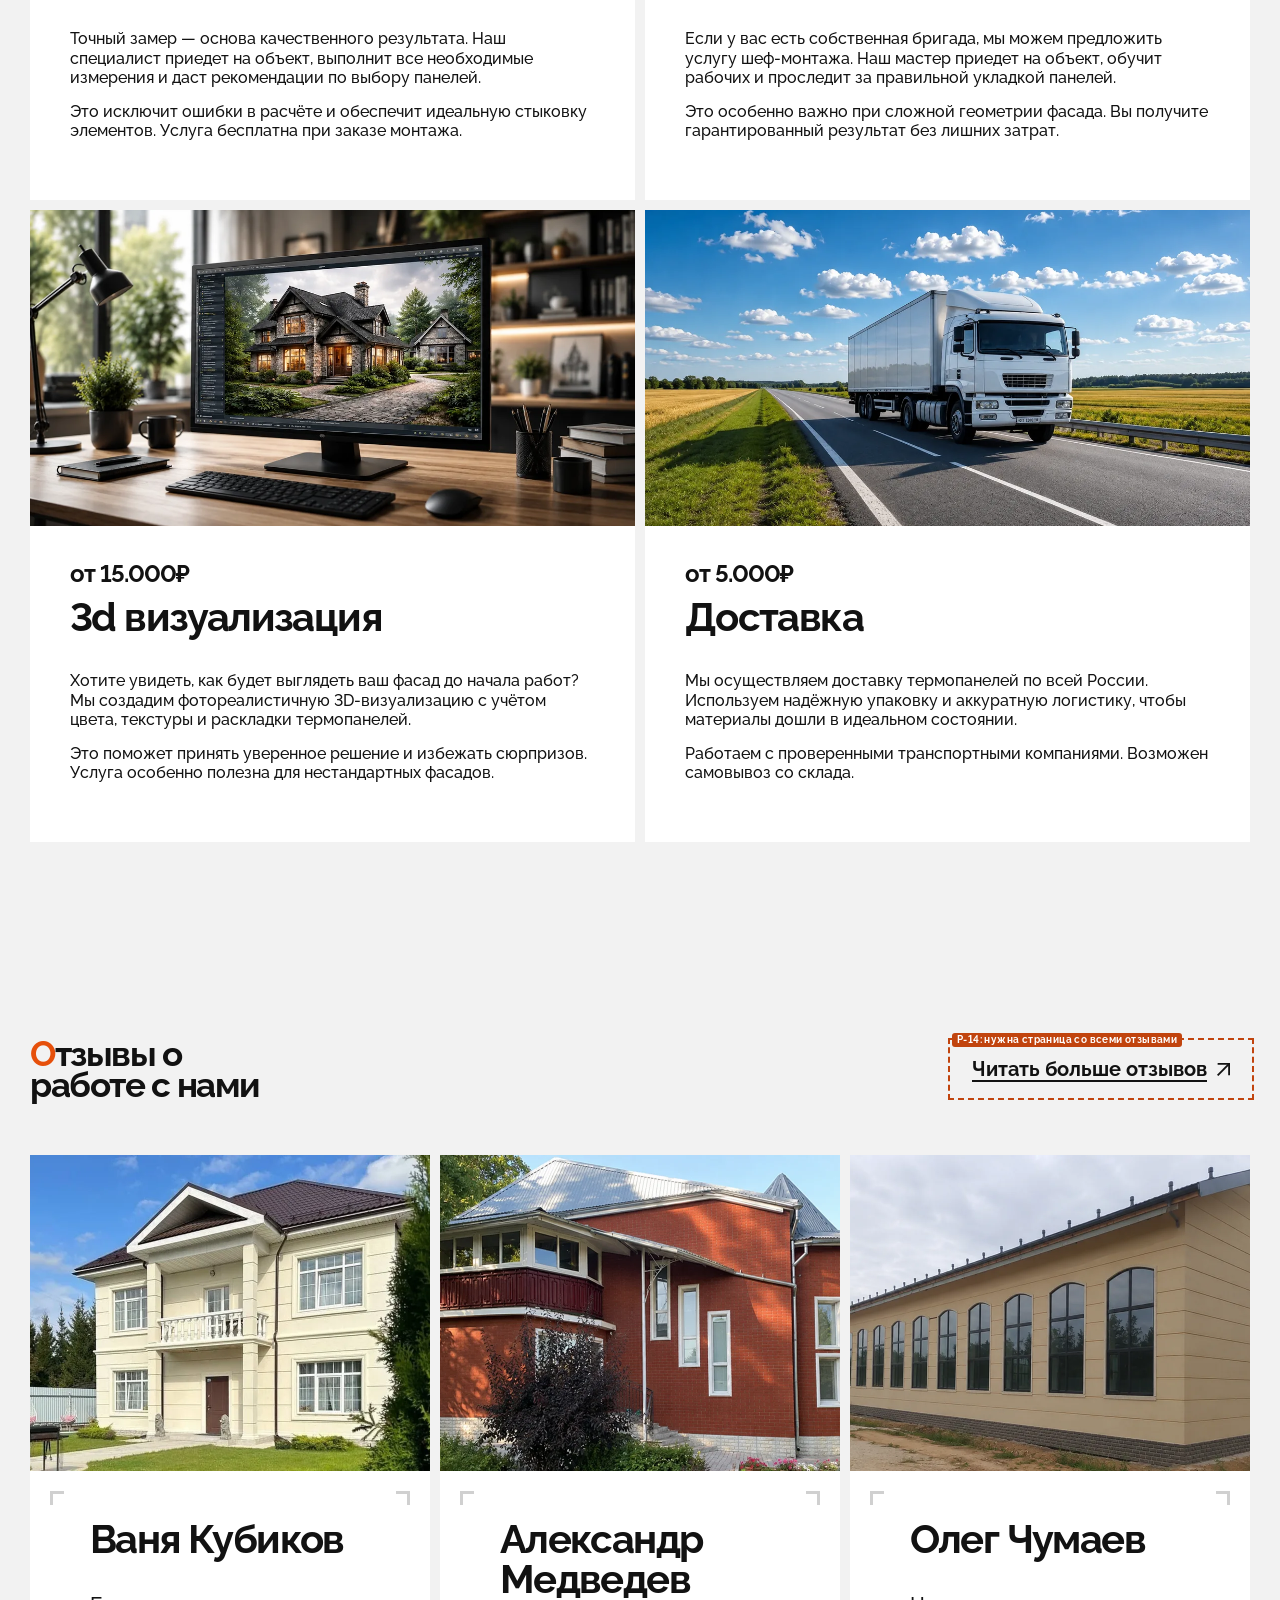
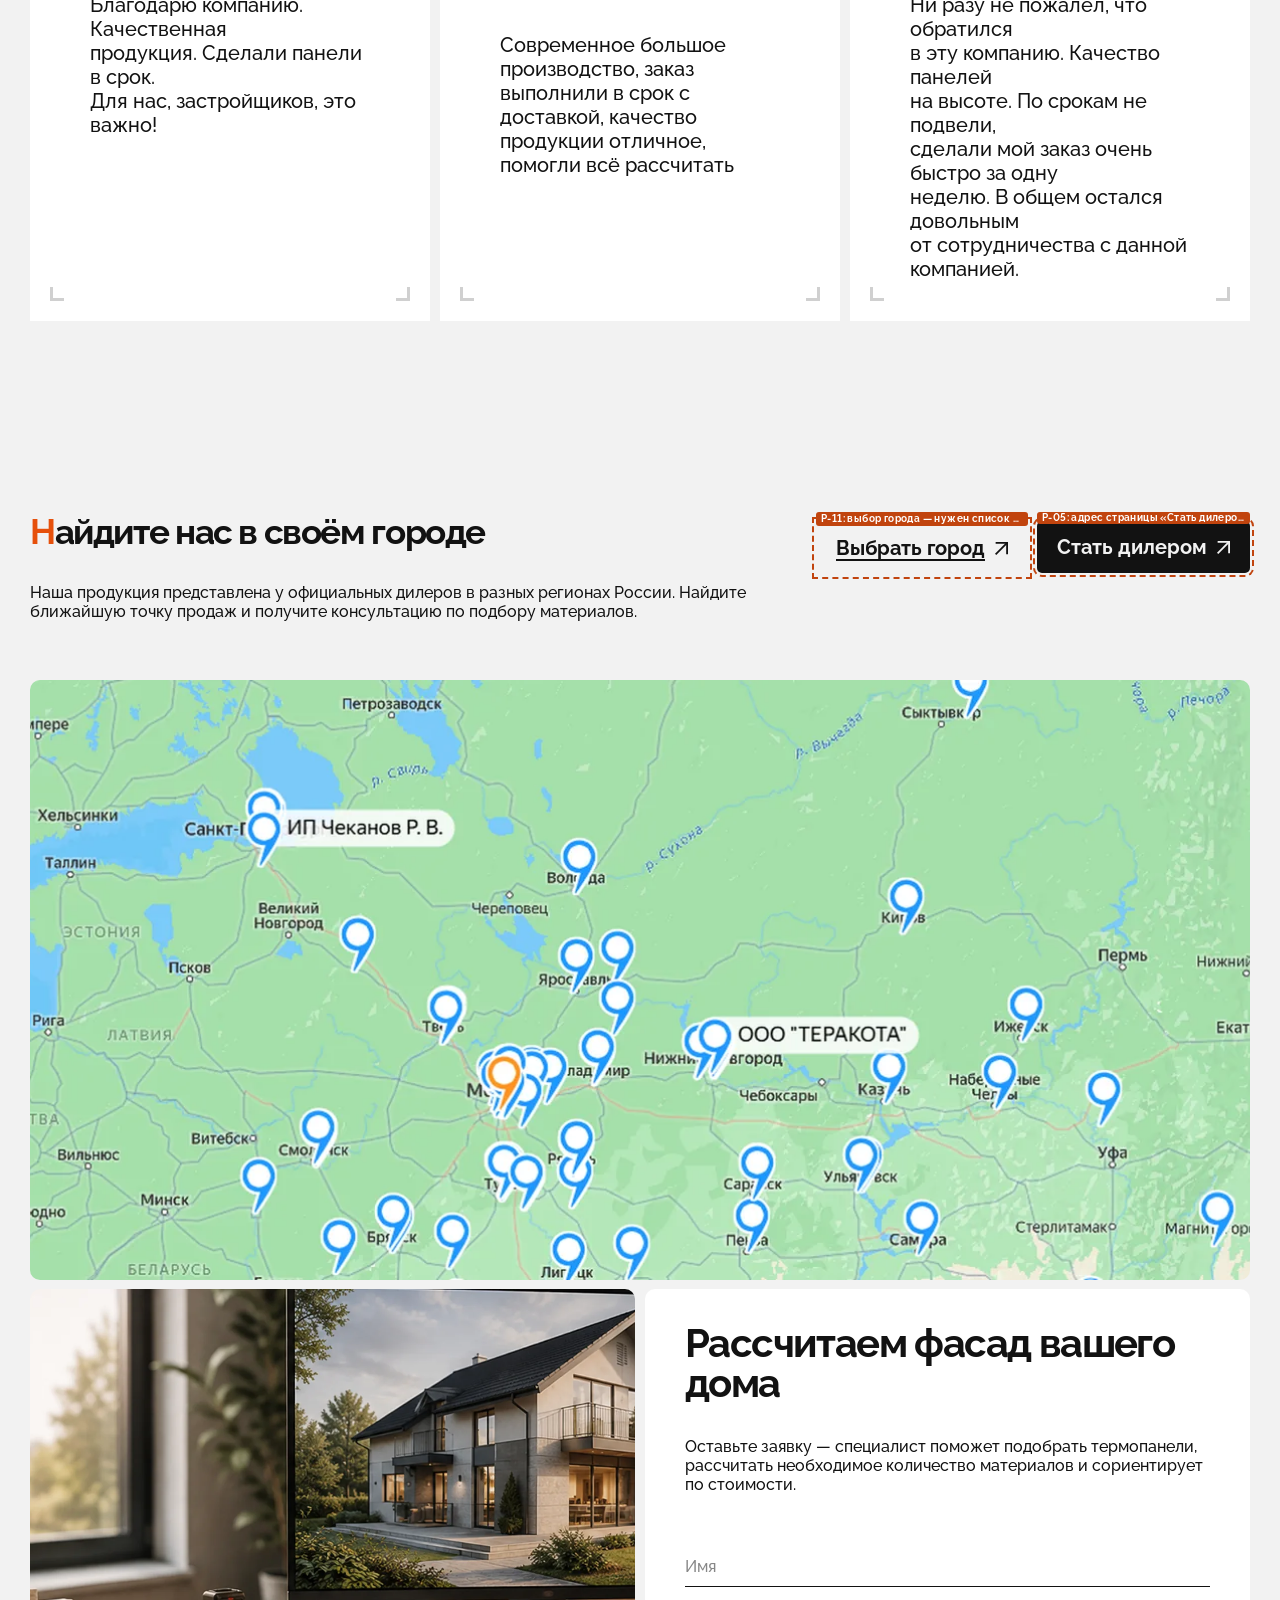
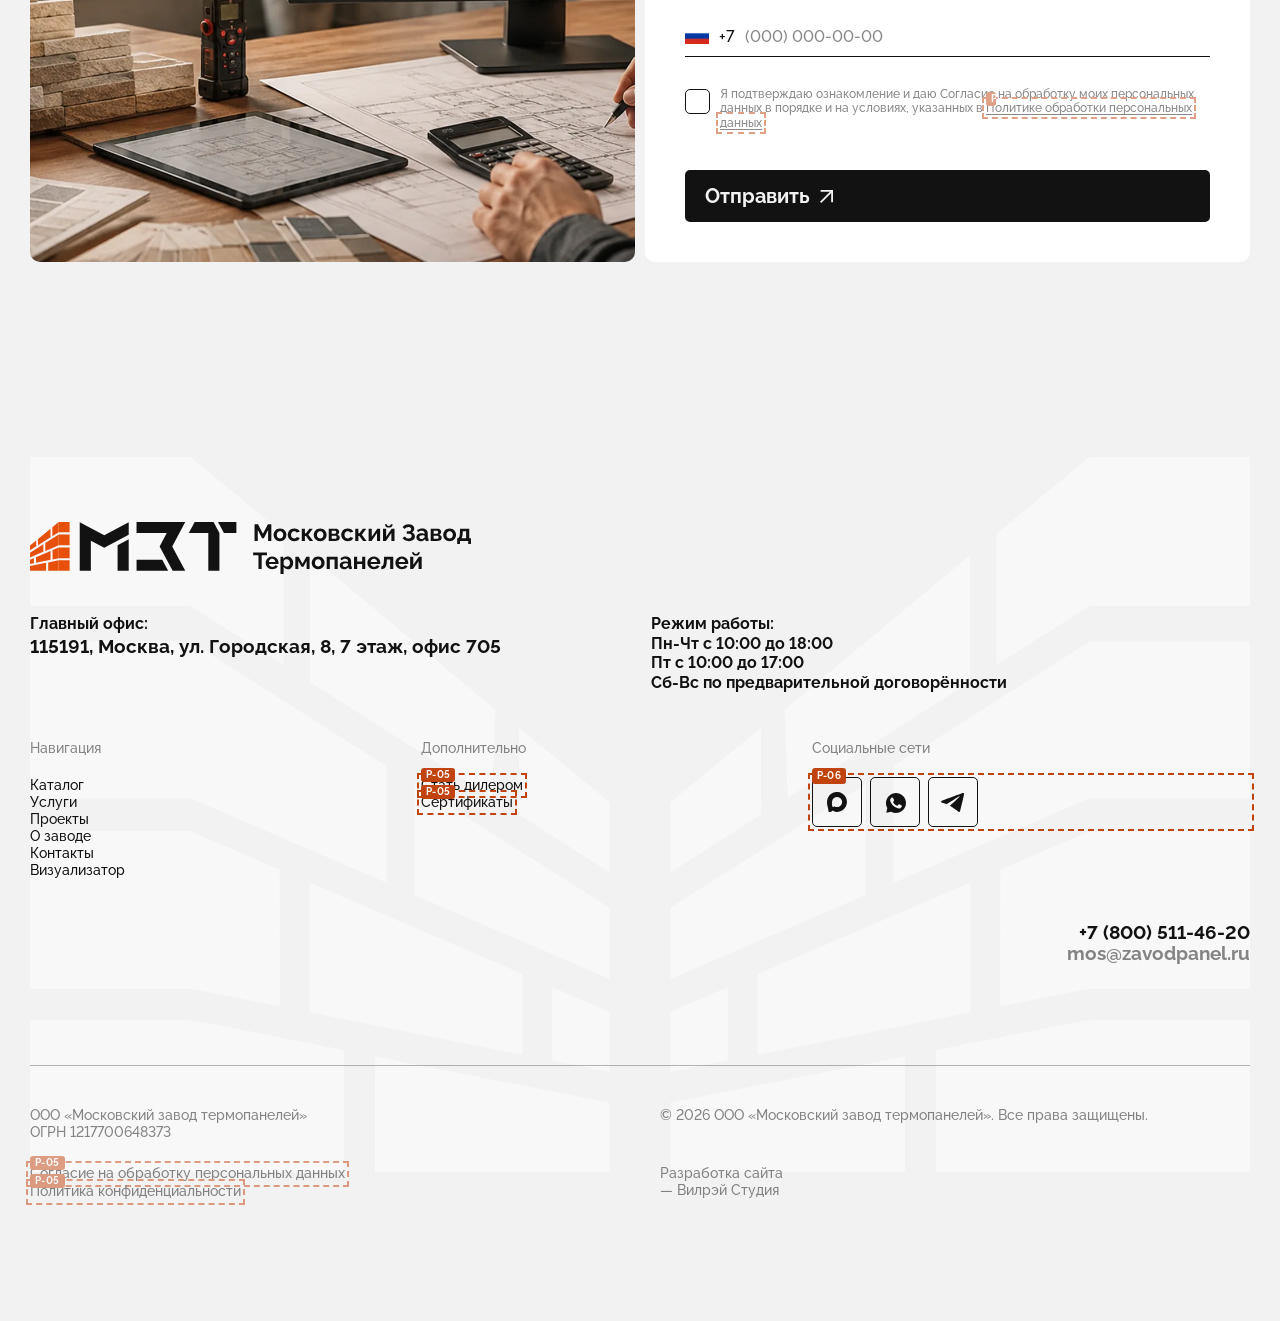
==== commit d022ea9d: "Исправлен viewport meta и непрозрачность текста в форме заявки <meta name="viewport" content="width=" ====
--- a/prototype/index.html
+++ b/prototype/index.html
@@ -2,7 +2,7 @@
 <html lang="ru" data-env="dev">
 <head>
 <meta charset="utf-8">
-<meta name="viewport" content="width=1280">
+<meta name="viewport" content="width=device-width, initial-scale=1">
 <title>Фасадные термопанели от производителя — Московский Завод Термопанелей</title>
 <meta name="description" content="Готовое решение для утепления и отделки дома. Собственное производство фасадных термопанелей, 105 официальных дилеров по РФ, гарантия 25 лет.">
 <link rel="stylesheet" href="css/fonts.css">
--- a/prototype/css/sections.css
+++ b/prototype/css/sections.css
@@ -1105,7 +1105,10 @@
   background: none;
   padding: 0;
 }
-.field__input::placeholder { color: var(--mzt-ink); opacity: 1; }
+/* В макете подсказка в поле и текст согласия — не чёрные, а приглушённые
+   на 50% (opacity узла в Figma, не подобрано на глаз). Раньше стояла
+   полная непрозрачность — эти строки читались темнее, чем в макете. */
+.field__input::placeholder { color: var(--mzt-ink); opacity: .5; }
 .field__input:focus { outline: none; }
 .field:focus-within { border-bottom-color: var(--mzt-accent); }
 /* при работе с клавиатуры одной линии под полем мало — показываем обводку */
@@ -1146,6 +1149,7 @@
   font-size: 12px;
   font-weight: var(--mzt-fw-medium);
   line-height: 1.2;
+  opacity: .5;   /* в макете весь блок согласия приглушён, включая ссылку */
 }
 .consent__text a { color: inherit; text-decoration: underline; text-underline-offset: 2px; }
 
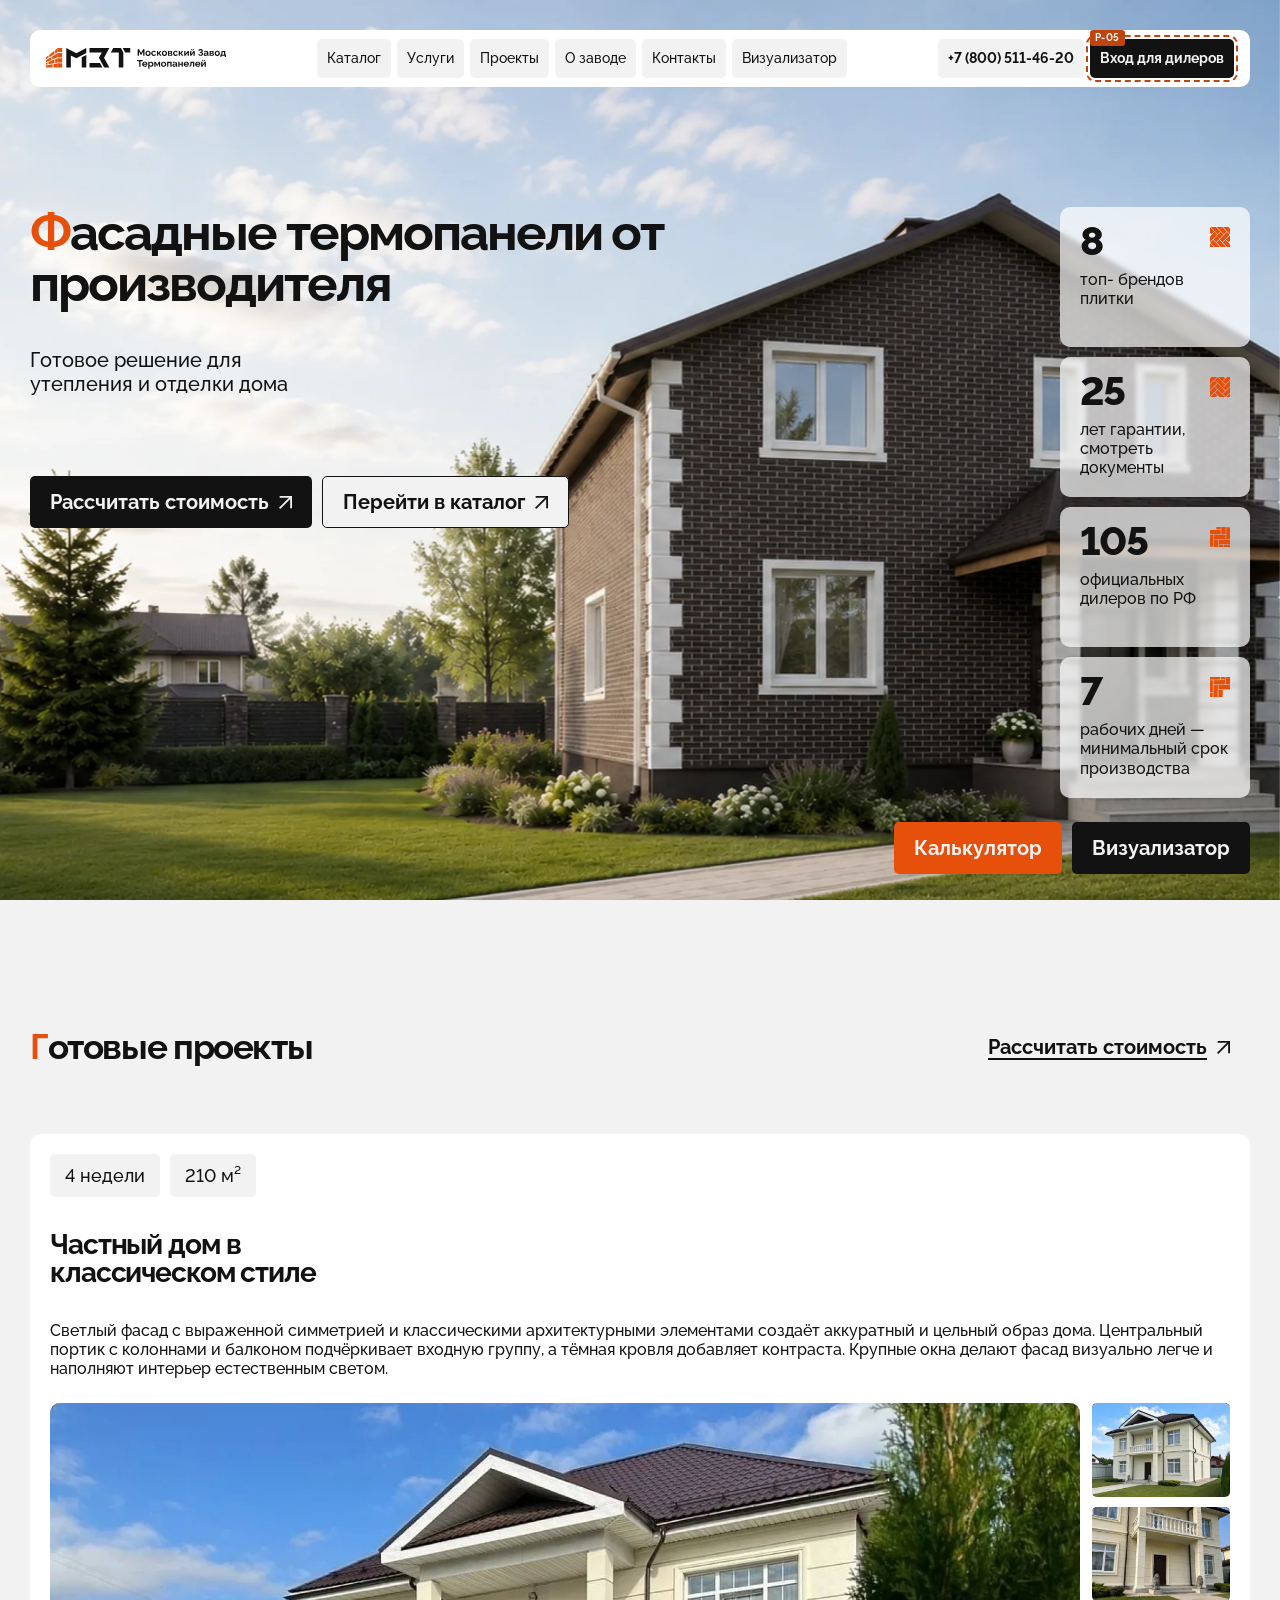
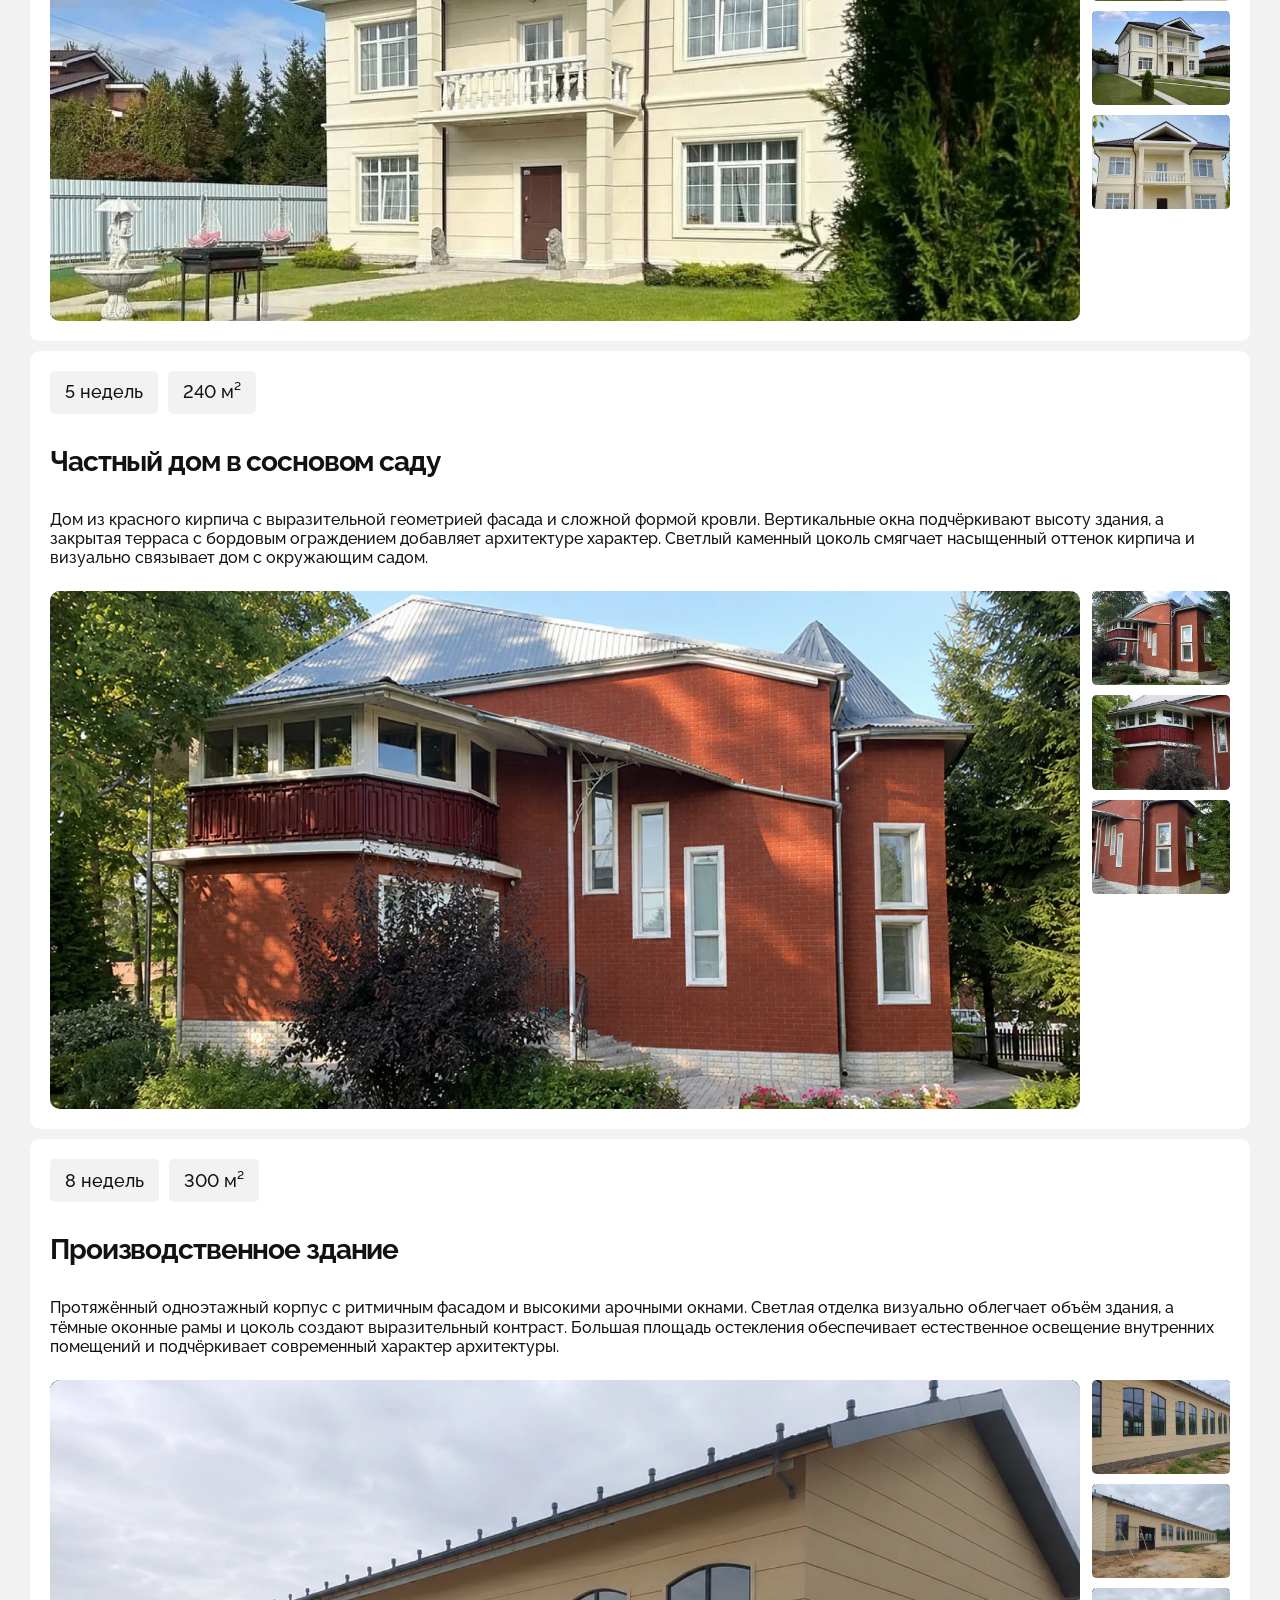
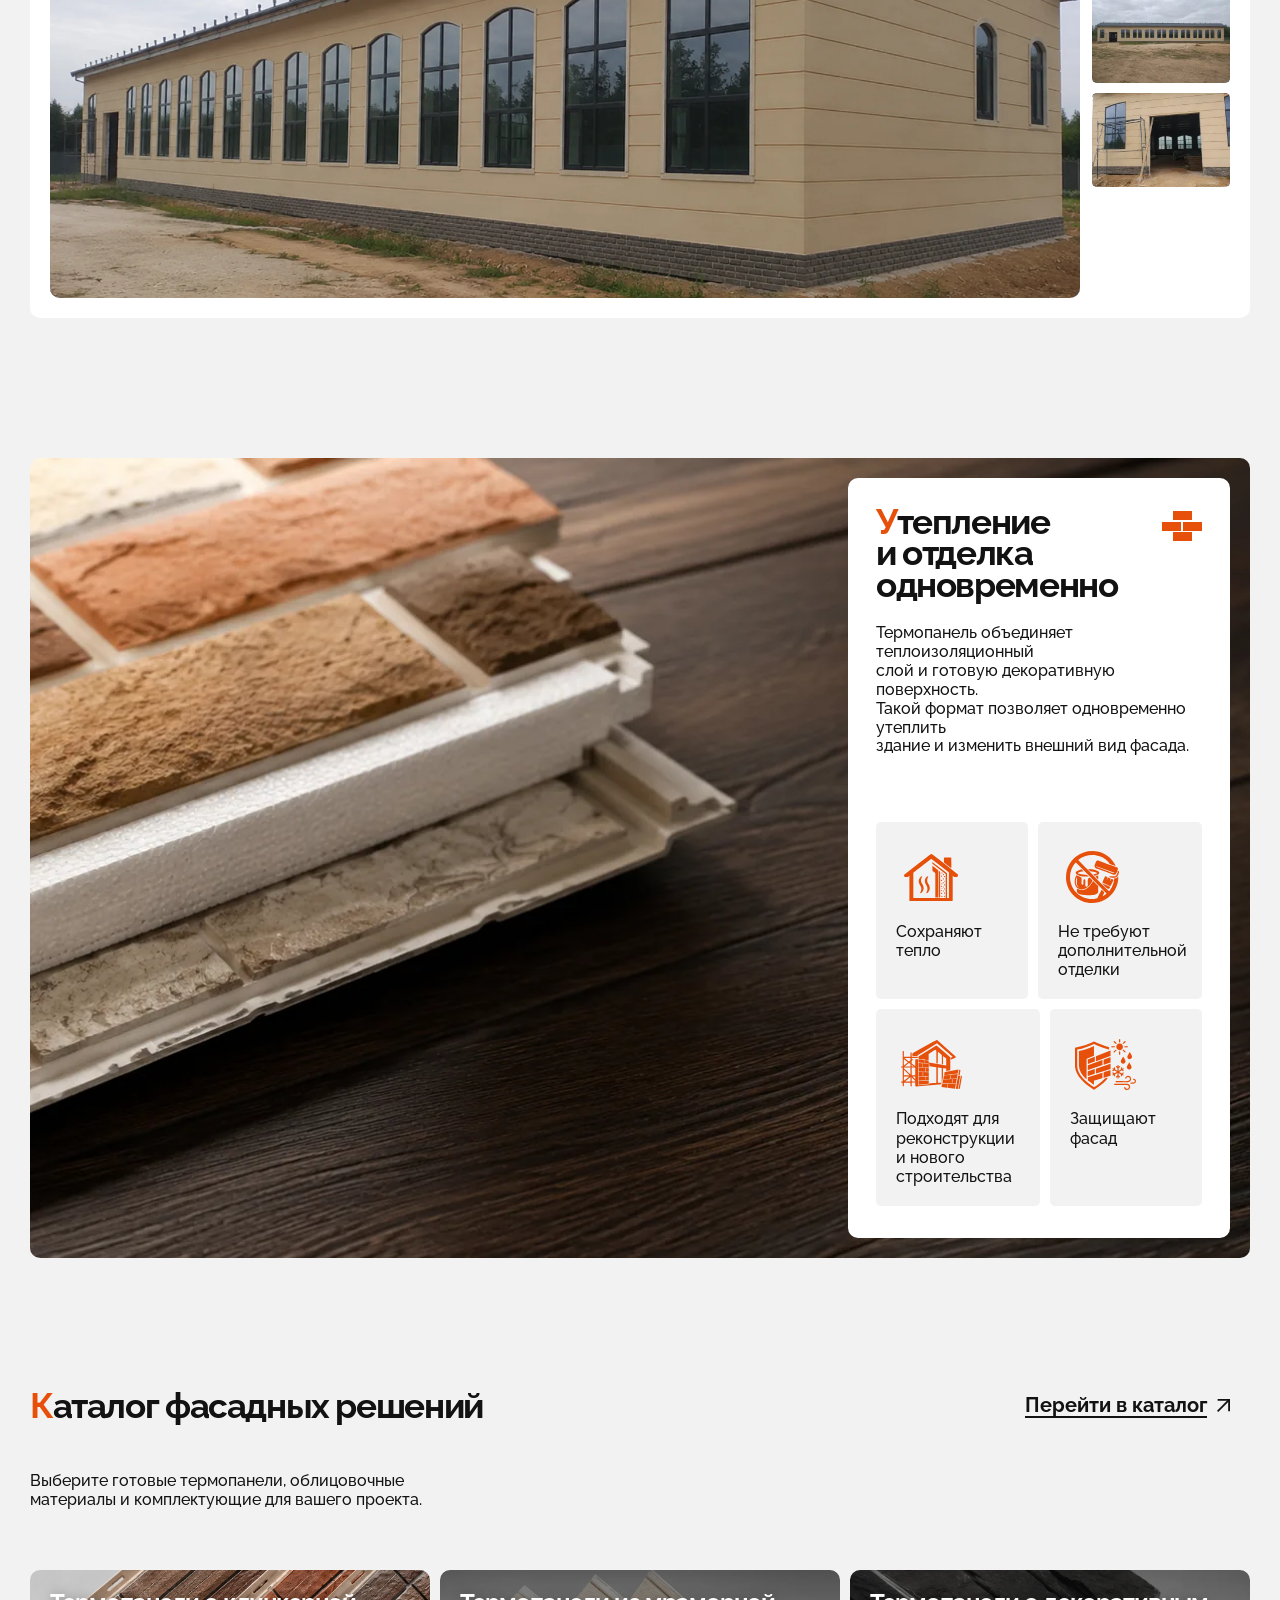
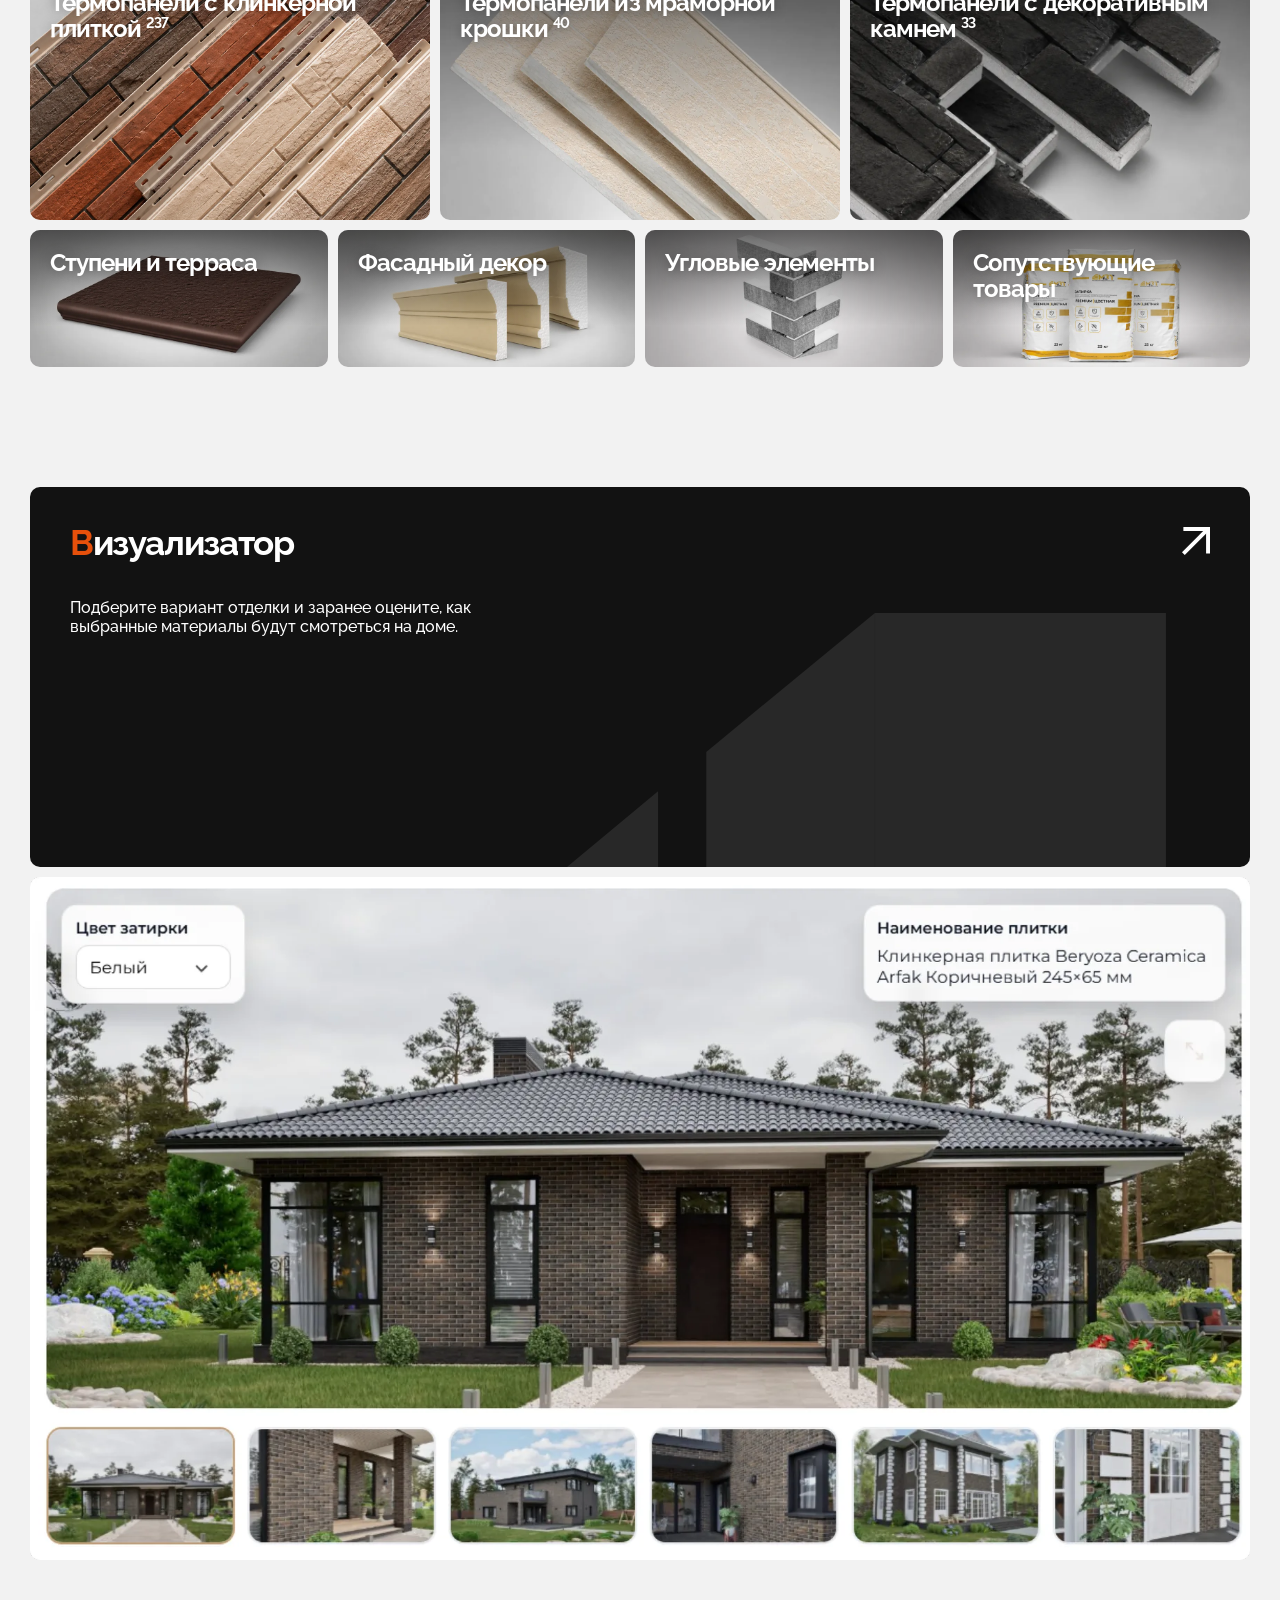
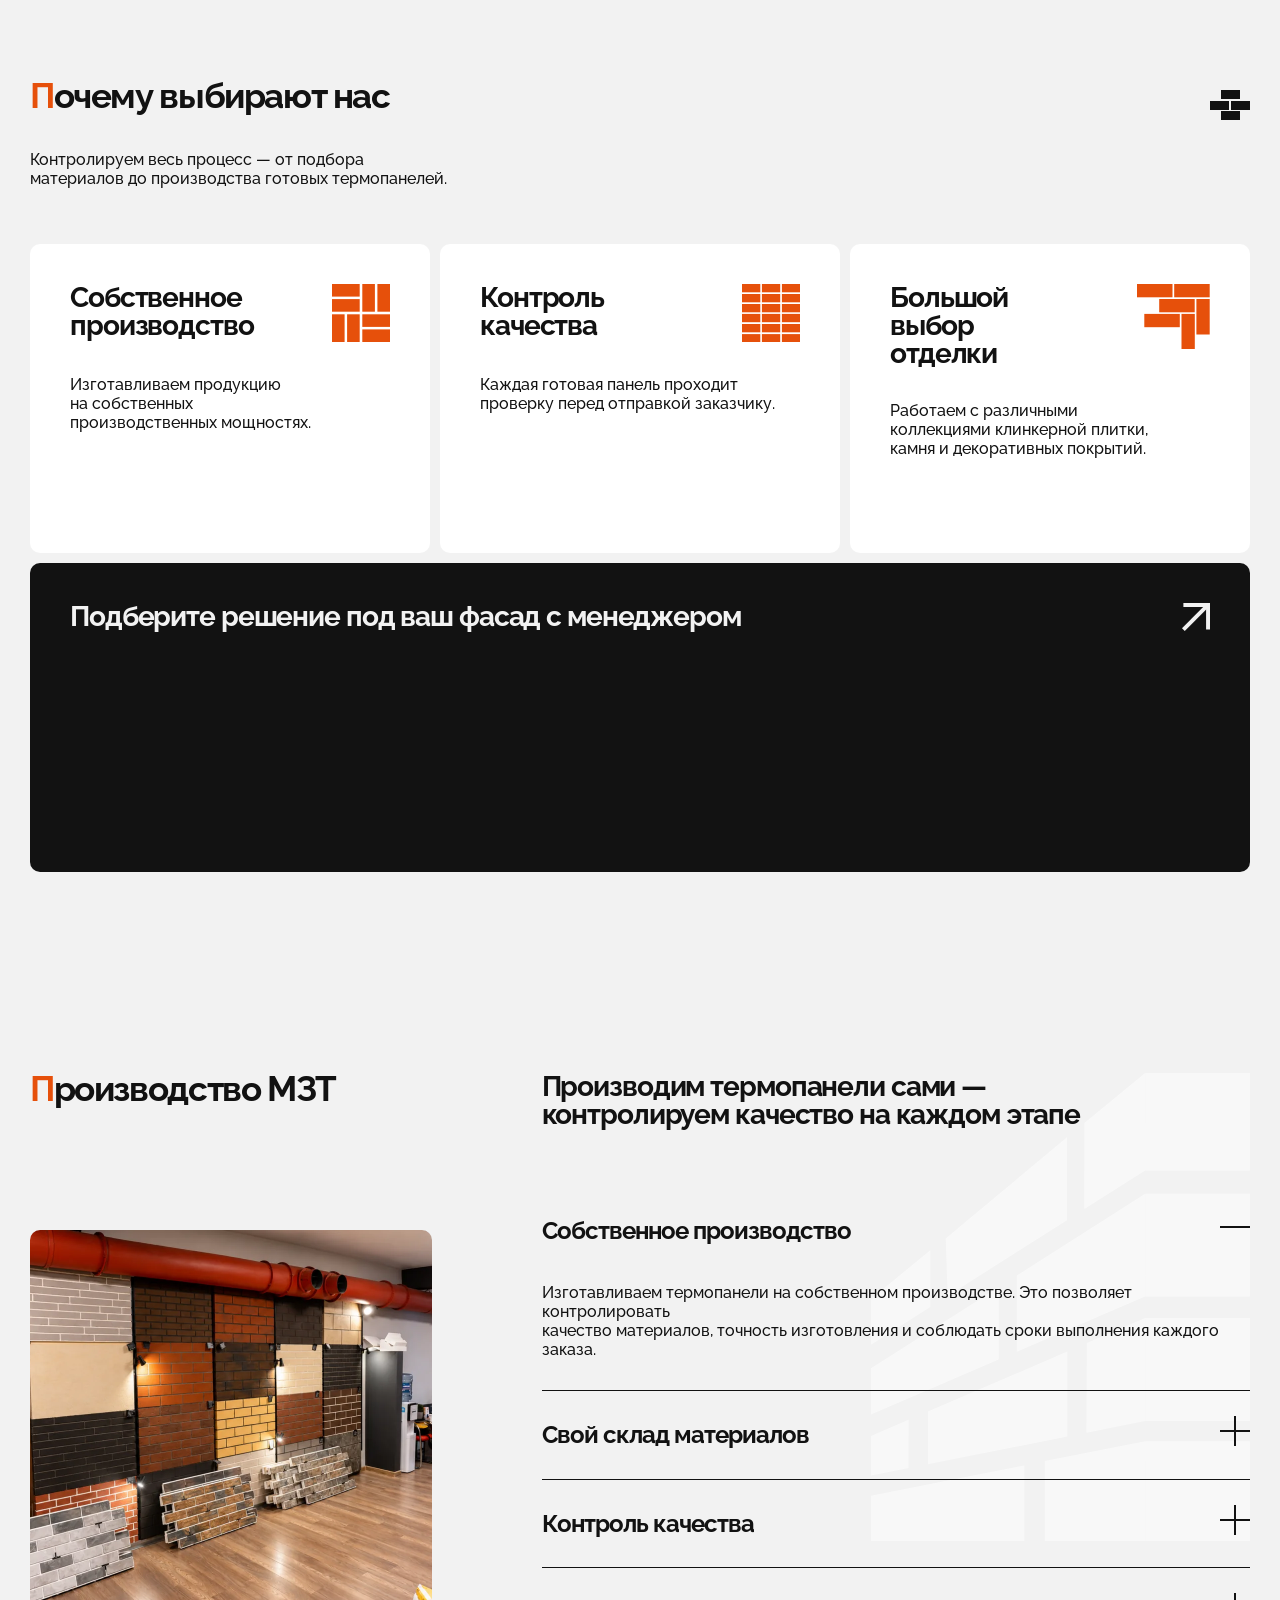
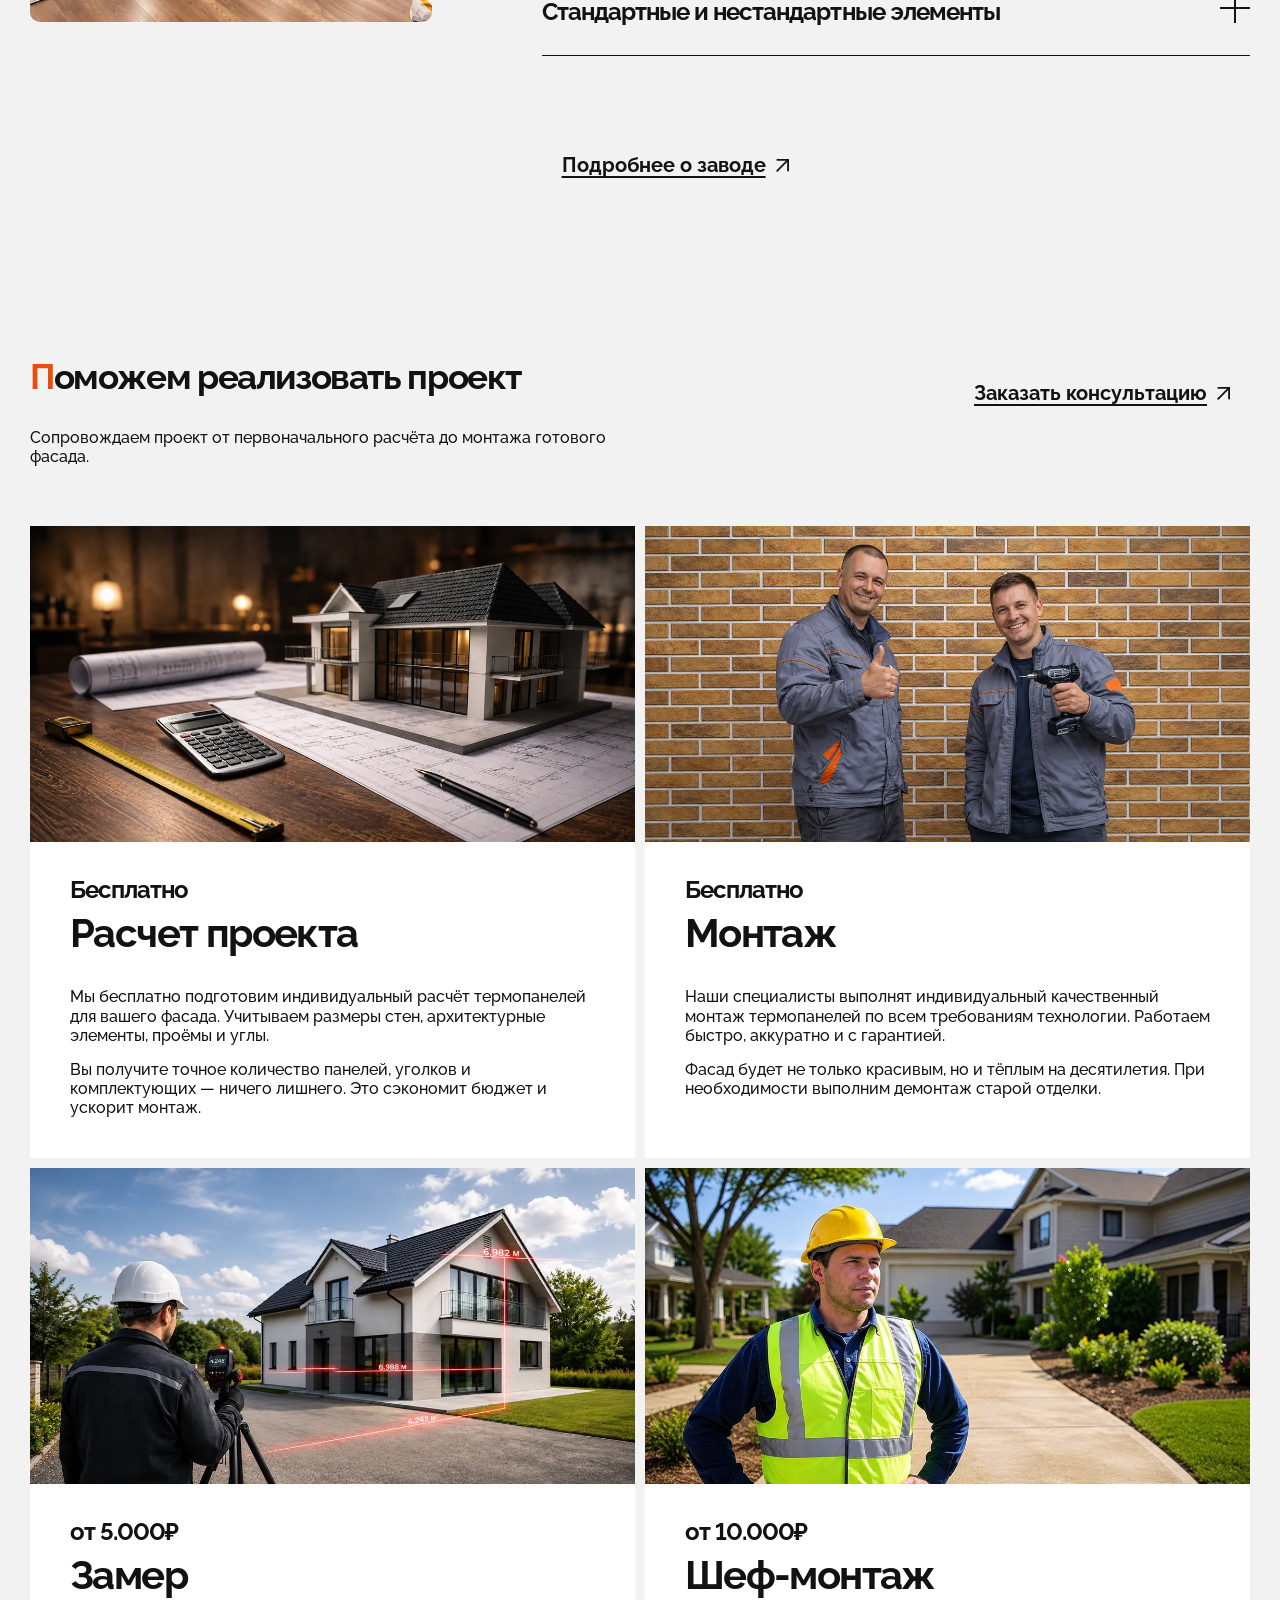
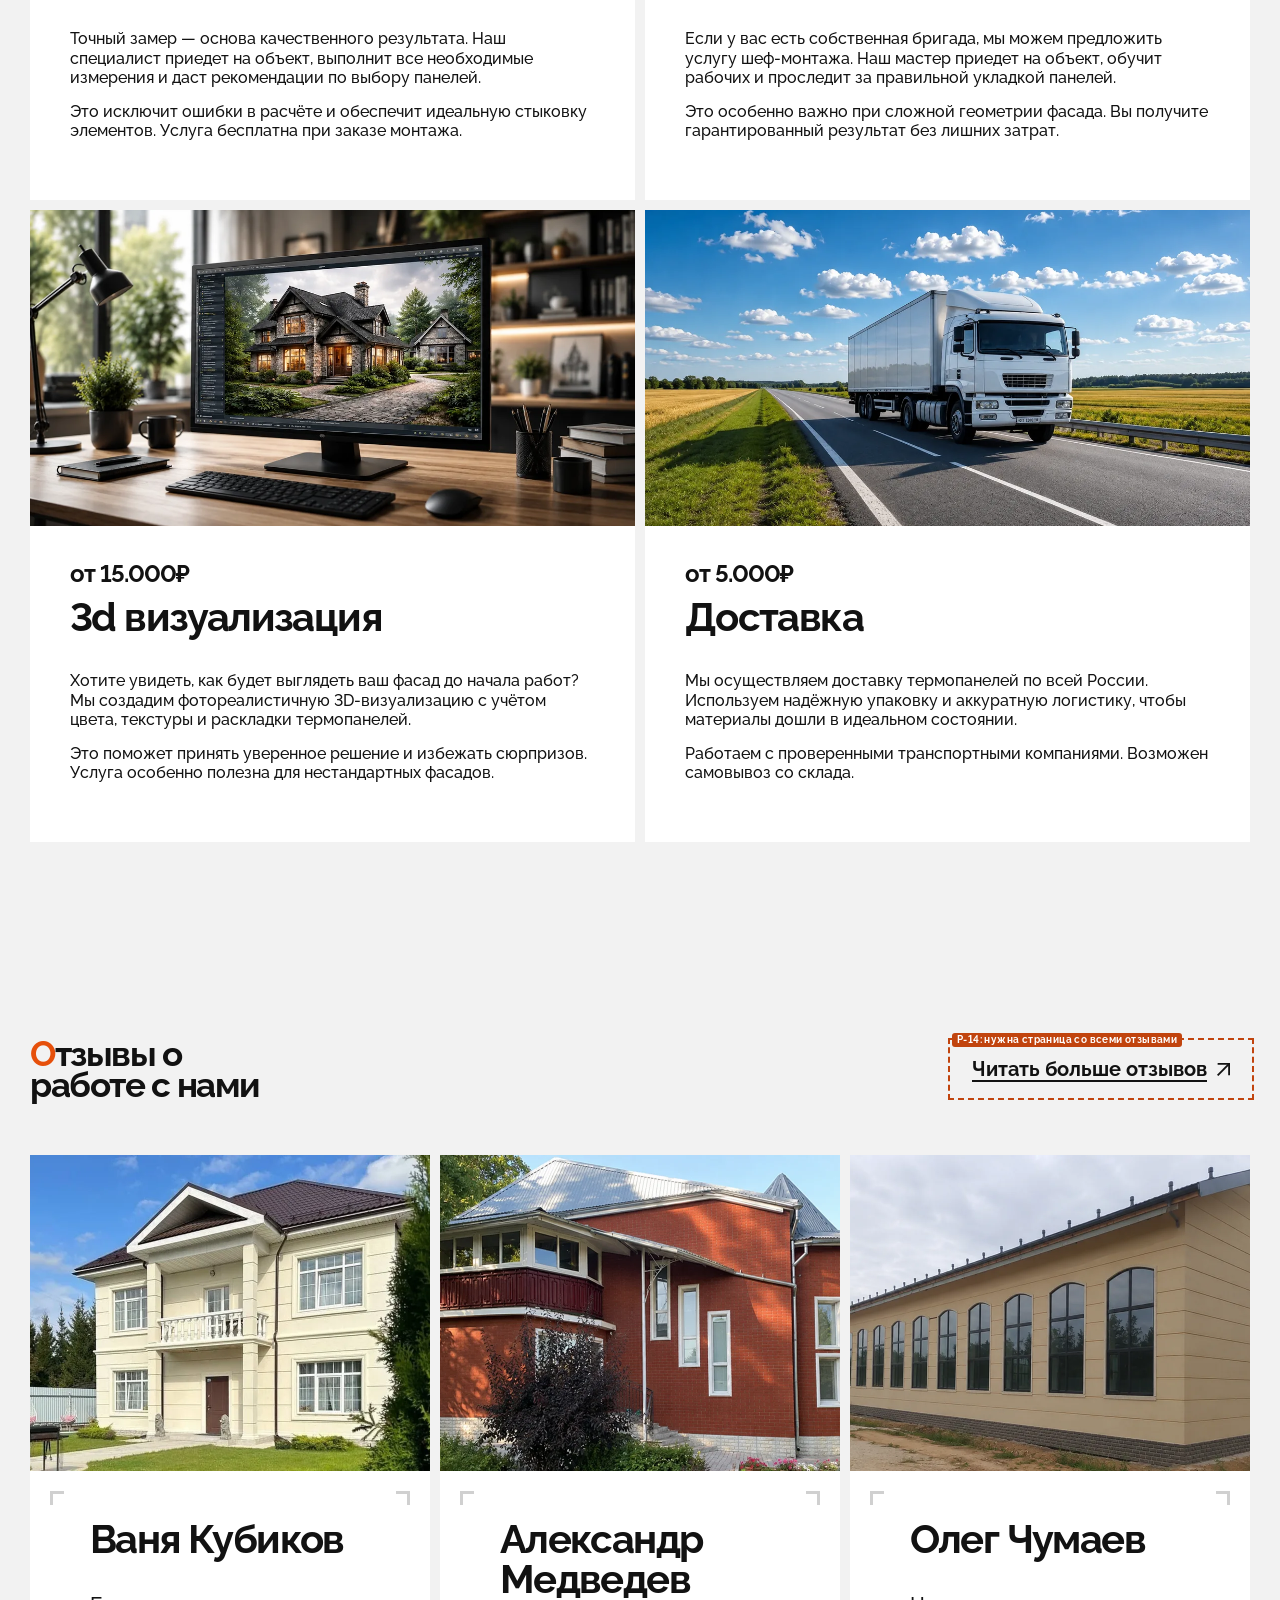
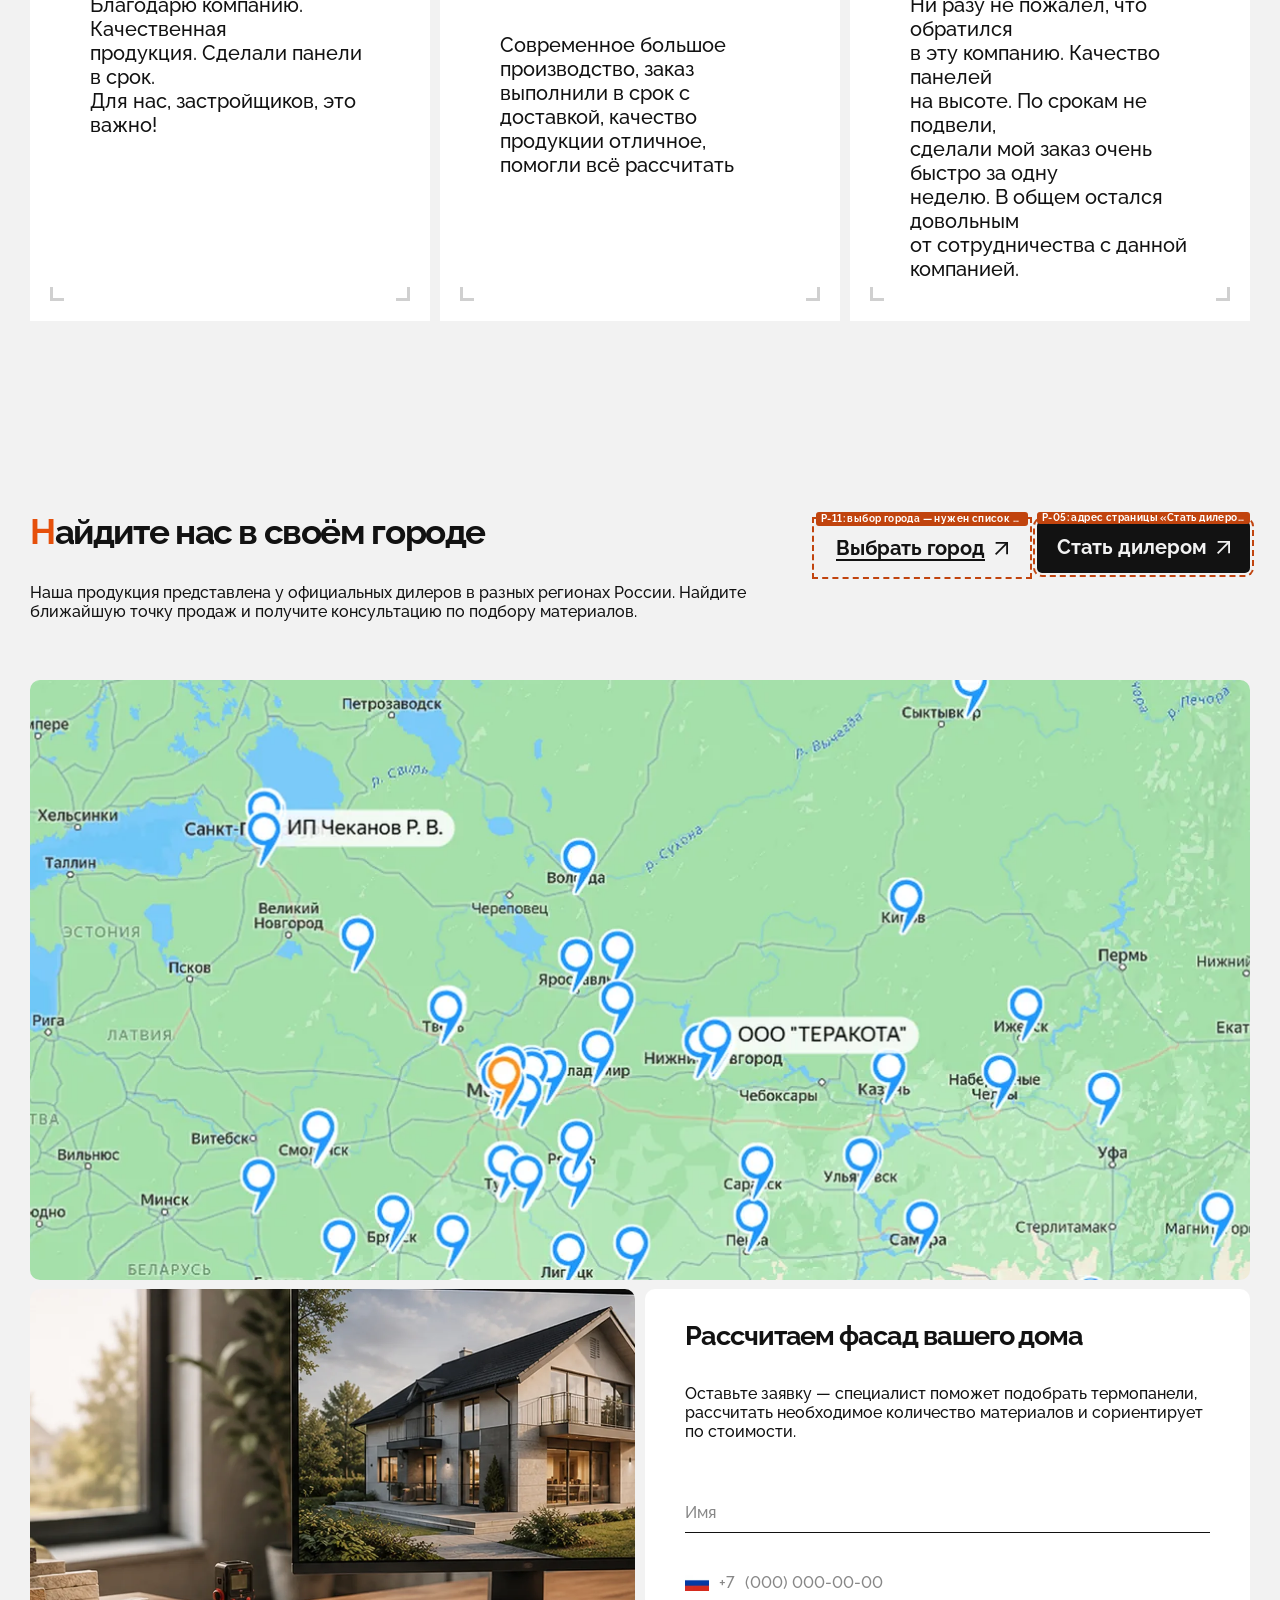
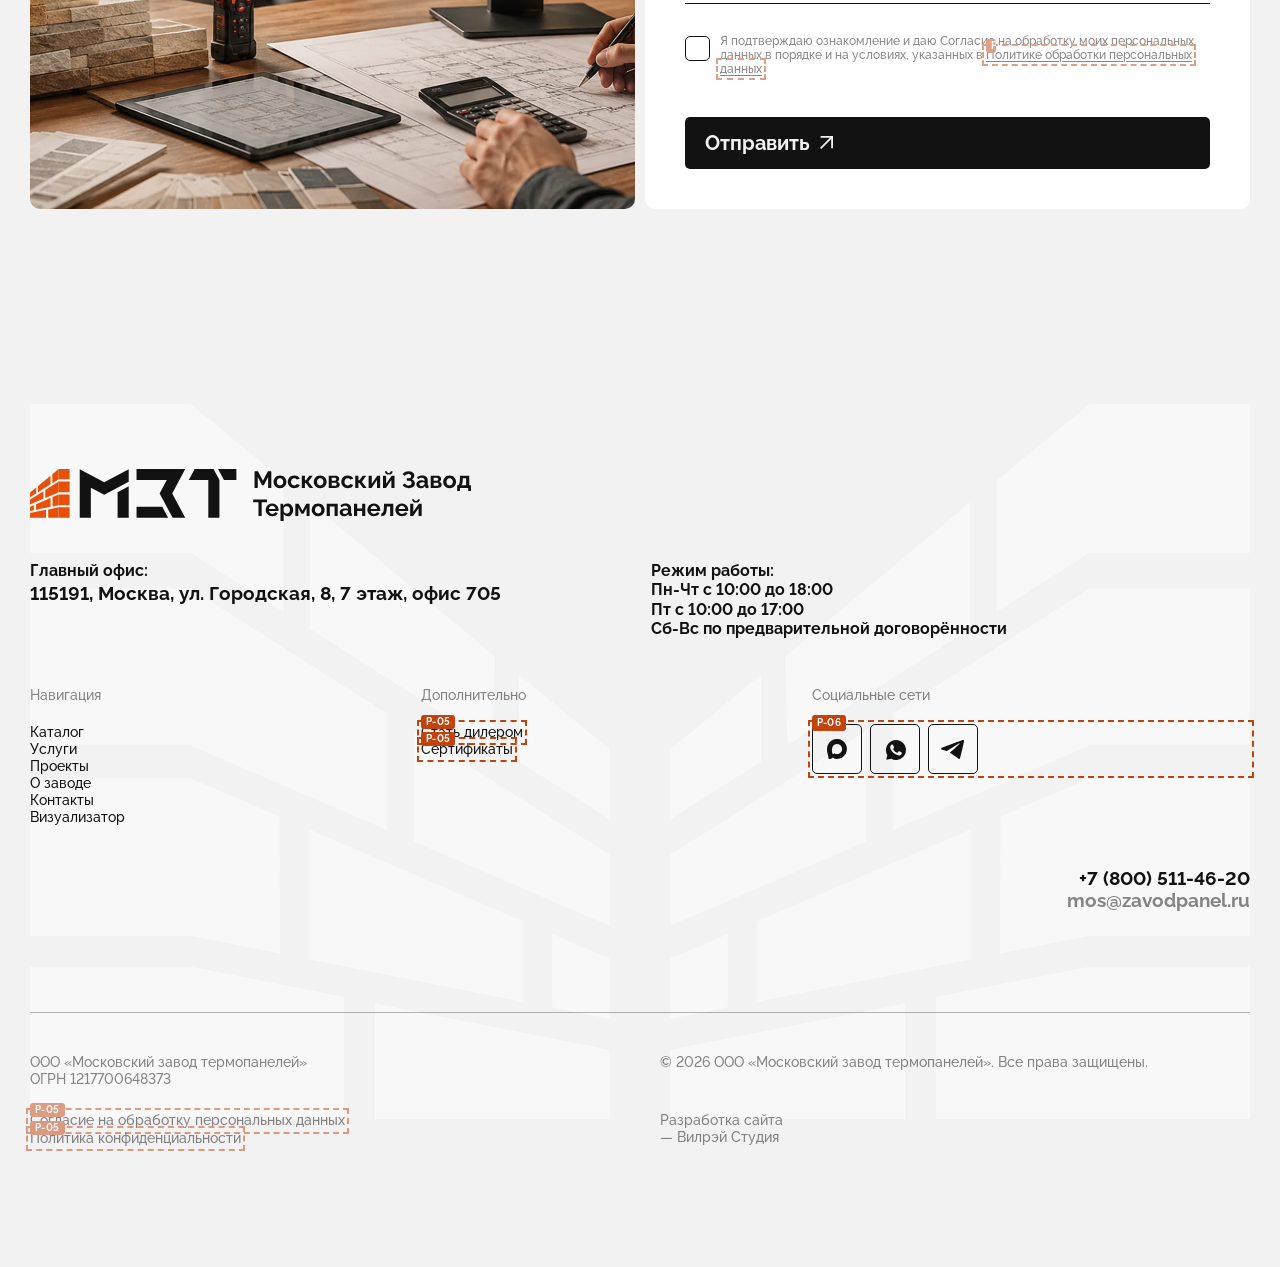
==== commit b9e43190: "Единый источник для шапки/подвала/попапа, мёртвый код, шрифты, ложный гейт Семь находок ревью, все п" ====
--- a/prototype/index.html
+++ b/prototype/index.html
@@ -34,11 +34,11 @@
         <nav class="topbar__nav" aria-label="Основная навигация">
           <ul class="topbar__list">
             <li><a class="navchip" href="catalog.html">Каталог</a></li>
-            <li><a class="navchip" href="#services">Услуги</a></li>
-            <li><a class="navchip" href="#projects">Проекты</a></li>
-            <li><a class="navchip" href="#about">О заводе</a></li>
-            <li><a class="navchip" href="#contacts">Контакты</a></li>
-            <li><a class="navchip" href="visualizer.html">Визуализатор</a></li>
+        <li><a class="navchip" href="#services">Услуги</a></li>
+        <li><a class="navchip" href="#projects">Проекты</a></li>
+        <li><a class="navchip" href="#about">О заводе</a></li>
+        <li><a class="navchip" href="#contacts">Контакты</a></li>
+        <li><a class="navchip" href="visualizer.html">Визуализатор</a></li>
           </ul>
         </nav>
 
@@ -47,6 +47,7 @@
           <a class="navchip navchip--dark" href="#" data-pending="P-05">Вход для дилеров</a>
         </div>
       </header>
+
 
       <!-- контент первого экрана -->
       <div class="hero__body">
@@ -101,10 +102,6 @@
 
     </div>
   </section>
-
-  <!-- Метка конца первого экрана: как только она входит в кадр,
-       панель переключается в плавающий режим -->
-  <div id="dockSentinel" aria-hidden="true"></div>
 
   <!-- ═══ 2. Готовые проекты ═══ -->
   <section class="projects" id="projects">
@@ -775,7 +772,7 @@
 <!-- Нижняя панель. Держим её вне первого экрана: он задаёт свой слой
      (.hero__inner), и панель, лежавшая внутри, оказывалась под блоками
      страницы, хотя её z-index выше. -->
-<div class="dock is-floating">
+<div class="dock">
   <button class="btn btn--accent" type="button" data-open-calculator>Калькулятор</button>
   <a class="btn btn--dark" href="visualizer.html">Визуализатор</a>
 </div>
@@ -860,6 +857,7 @@
 
   </div>
 </footer>
+
 
 <!-- ═══ Калькулятор: общий поп-ап ═══
      Логика расчёта перенесена из блока заказчика без изменений.
@@ -1013,6 +1011,7 @@
 </div>
 
 
+
 <!-- ═══ Просмотр фото на весь экран ═══
      Требование из комментария к макету: «При нажатии фотография
      увеличивается на весь экран» -->
--- a/prototype/css/fonts.css
+++ b/prototype/css/fonts.css
@@ -1,138 +1,53 @@
 /* Raleway из проекта, а не из сети: прототип открывают с диска, и без
    интернета шрифт подменялся системным — макет выглядел другим шрифтом.
-   Начертания 500/700/800, подмножества кириллицы и латиницы. */
+
+   Файлы вариативные (содержат таблицу fvar, ось wght 100–900) — один файл
+   на подмножество символов покрывает весь диапазон начертаний сам, без
+   отдельного файла на каждый вес. Раньше на каждое подмножество лежало
+   три файла (500/700/800) с идентичным содержимым — те же самые байты,
+   просто с разными именами — 432 КБ вместо 144. */
 
 @font-face {
   font-family: 'Raleway';
   font-style: normal;
-  font-weight: 500;
+  font-weight: 500 800;
   font-display: swap;
-  src: url('../assets/fonts/raleway-cyrillic-ext-500.woff2') format('woff2');
+  src: url('../assets/fonts/raleway-cyrillic-ext.woff2') format('woff2');
   unicode-range: U+0460-052F, U+1C80-1C8A, U+20B4, U+2DE0-2DFF, U+A640-A69F, U+FE2E-FE2F;
 }
 
 @font-face {
   font-family: 'Raleway';
   font-style: normal;
-  font-weight: 500;
+  font-weight: 500 800;
   font-display: swap;
-  src: url('../assets/fonts/raleway-cyrillic-500.woff2') format('woff2');
+  src: url('../assets/fonts/raleway-cyrillic.woff2') format('woff2');
   unicode-range: U+0301, U+0400-045F, U+0490-0491, U+04B0-04B1, U+2116;
 }
 
 @font-face {
   font-family: 'Raleway';
   font-style: normal;
-  font-weight: 500;
+  font-weight: 500 800;
   font-display: swap;
-  src: url('../assets/fonts/raleway-vietnamese-500.woff2') format('woff2');
+  src: url('../assets/fonts/raleway-vietnamese.woff2') format('woff2');
   unicode-range: U+0102-0103, U+0110-0111, U+0128-0129, U+0168-0169, U+01A0-01A1, U+01AF-01B0, U+0300-0301, U+0303-0304, U+0308-0309, U+0323, U+0329, U+1EA0-1EF9, U+20AB;
 }
 
 @font-face {
   font-family: 'Raleway';
   font-style: normal;
-  font-weight: 500;
+  font-weight: 500 800;
   font-display: swap;
-  src: url('../assets/fonts/raleway-latin-ext-500.woff2') format('woff2');
+  src: url('../assets/fonts/raleway-latin-ext.woff2') format('woff2');
   unicode-range: U+0100-02BA, U+02BD-02C5, U+02C7-02CC, U+02CE-02D7, U+02DD-02FF, U+0304, U+0308, U+0329, U+1D00-1DBF, U+1E00-1E9F, U+1EF2-1EFF, U+2020, U+20A0-20AB, U+20AD-20C0, U+2113, U+2C60-2C7F, U+A720-A7FF;
 }
 
 @font-face {
   font-family: 'Raleway';
   font-style: normal;
-  font-weight: 500;
+  font-weight: 500 800;
   font-display: swap;
-  src: url('../assets/fonts/raleway-latin-500.woff2') format('woff2');
+  src: url('../assets/fonts/raleway-latin.woff2') format('woff2');
   unicode-range: U+0000-00FF, U+0131, U+0152-0153, U+02BB-02BC, U+02C6, U+02DA, U+02DC, U+0304, U+0308, U+0329, U+2000-206F, U+20AC, U+2122, U+2191, U+2193, U+2212, U+2215, U+FEFF, U+FFFD;
 }
-
-@font-face {
-  font-family: 'Raleway';
-  font-style: normal;
-  font-weight: 700;
-  font-display: swap;
-  src: url('../assets/fonts/raleway-cyrillic-ext-700.woff2') format('woff2');
-  unicode-range: U+0460-052F, U+1C80-1C8A, U+20B4, U+2DE0-2DFF, U+A640-A69F, U+FE2E-FE2F;
-}
-
-@font-face {
-  font-family: 'Raleway';
-  font-style: normal;
-  font-weight: 700;
-  font-display: swap;
-  src: url('../assets/fonts/raleway-cyrillic-700.woff2') format('woff2');
-  unicode-range: U+0301, U+0400-045F, U+0490-0491, U+04B0-04B1, U+2116;
-}
-
-@font-face {
-  font-family: 'Raleway';
-  font-style: normal;
-  font-weight: 700;
-  font-display: swap;
-  src: url('../assets/fonts/raleway-vietnamese-700.woff2') format('woff2');
-  unicode-range: U+0102-0103, U+0110-0111, U+0128-0129, U+0168-0169, U+01A0-01A1, U+01AF-01B0, U+0300-0301, U+0303-0304, U+0308-0309, U+0323, U+0329, U+1EA0-1EF9, U+20AB;
-}
-
-@font-face {
-  font-family: 'Raleway';
-  font-style: normal;
-  font-weight: 700;
-  font-display: swap;
-  src: url('../assets/fonts/raleway-latin-ext-700.woff2') format('woff2');
-  unicode-range: U+0100-02BA, U+02BD-02C5, U+02C7-02CC, U+02CE-02D7, U+02DD-02FF, U+0304, U+0308, U+0329, U+1D00-1DBF, U+1E00-1E9F, U+1EF2-1EFF, U+2020, U+20A0-20AB, U+20AD-20C0, U+2113, U+2C60-2C7F, U+A720-A7FF;
-}
-
-@font-face {
-  font-family: 'Raleway';
-  font-style: normal;
-  font-weight: 700;
-  font-display: swap;
-  src: url('../assets/fonts/raleway-latin-700.woff2') format('woff2');
-  unicode-range: U+0000-00FF, U+0131, U+0152-0153, U+02BB-02BC, U+02C6, U+02DA, U+02DC, U+0304, U+0308, U+0329, U+2000-206F, U+20AC, U+2122, U+2191, U+2193, U+2212, U+2215, U+FEFF, U+FFFD;
-}
-
-@font-face {
-  font-family: 'Raleway';
-  font-style: normal;
-  font-weight: 800;
-  font-display: swap;
-  src: url('../assets/fonts/raleway-cyrillic-ext-800.woff2') format('woff2');
-  unicode-range: U+0460-052F, U+1C80-1C8A, U+20B4, U+2DE0-2DFF, U+A640-A69F, U+FE2E-FE2F;
-}
-
-@font-face {
-  font-family: 'Raleway';
-  font-style: normal;
-  font-weight: 800;
-  font-display: swap;
-  src: url('../assets/fonts/raleway-cyrillic-800.woff2') format('woff2');
-  unicode-range: U+0301, U+0400-045F, U+0490-0491, U+04B0-04B1, U+2116;
-}
-
-@font-face {
-  font-family: 'Raleway';
-  font-style: normal;
-  font-weight: 800;
-  font-display: swap;
-  src: url('../assets/fonts/raleway-vietnamese-800.woff2') format('woff2');
-  unicode-range: U+0102-0103, U+0110-0111, U+0128-0129, U+0168-0169, U+01A0-01A1, U+01AF-01B0, U+0300-0301, U+0303-0304, U+0308-0309, U+0323, U+0329, U+1EA0-1EF9, U+20AB;
-}
-
-@font-face {
-  font-family: 'Raleway';
-  font-style: normal;
-  font-weight: 800;
-  font-display: swap;
-  src: url('../assets/fonts/raleway-latin-ext-800.woff2') format('woff2');
-  unicode-range: U+0100-02BA, U+02BD-02C5, U+02C7-02CC, U+02CE-02D7, U+02DD-02FF, U+0304, U+0308, U+0329, U+1D00-1DBF, U+1E00-1E9F, U+1EF2-1EFF, U+2020, U+20A0-20AB, U+20AD-20C0, U+2113, U+2C60-2C7F, U+A720-A7FF;
-}
-
-@font-face {
-  font-family: 'Raleway';
-  font-style: normal;
-  font-weight: 800;
-  font-display: swap;
-  src: url('../assets/fonts/raleway-latin-800.woff2') format('woff2');
-  unicode-range: U+0000-00FF, U+0131, U+0152-0153, U+02BB-02BC, U+02C6, U+02DA, U+02DC, U+0304, U+0308, U+0329, U+2000-206F, U+20AC, U+2122, U+2191, U+2193, U+2212, U+2215, U+FEFF, U+FFFD;
-}
--- a/prototype/css/styles.css
+++ b/prototype/css/styles.css
@@ -325,12 +325,13 @@
 
 /* ─────────── Нижняя панель ─────────── */
 
-/* Нижняя панель.
-   По умолчанию плавающая — так она ведёт себя на внутренних страницах,
-   где первого экрана нет. На главной панель лежит внутри первого экрана
-   и стоит в макетной позиции (правый нижний угол, поле 80), пока экран
-   не прокручен: иначе на окнах ниже 875px она перекрывала карточки
-   показателей. Переключение — в js/main.js. */
+/* Нижняя панель. Плавающая на всех страницах, где есть (её нет на product.html —
+   действия перенесены в саму карточку товара, см. DECISIONS.md, 02.09).
+   Раньше на главной она лежала внутри первого экрана и открепляла себя по
+   JS при прокрутке — то поведение убрано целиком: первый экран задаёт свой
+   слой наложения, и панель внутри него не могла подняться над блоками
+   страницы ниже. Макетная позиция (правый нижний угол) и так совпадает
+   с плавающей, переключать было нечего. */
 .dock {
   position: fixed;
   right: var(--gutter);
--- a/prototype/css/sections.css
+++ b/prototype/css/sections.css
@@ -1062,7 +1062,12 @@
 
 .request__title {
   margin: 0;
-  font-size: 40px;
+  /* Единственный заголовок в проекте, который стоял фиксированным 40px —
+     на узких окнах колонка формы сужается вместе с картой рядом, а текст
+     оставался прежнего размера и переставал помещаться в строку.
+     Тот же clamp, что у .pinfo__title в карточке товара: там колонка
+     той же ширины (половина контейнера ~1760px). */
+  font-size: clamp(26px, 2.08vw, 40px);
   font-weight: var(--mzt-fw-bold);
   line-height: 1;
   letter-spacing: -0.04em;
@@ -1087,7 +1092,11 @@
 .field + .field { margin-top: 40px; }
 
 .field__flag { flex: 0 0 auto; width: 24px; height: 16px; object-fit: cover; }
-.field__code { flex: 0 0 auto; }
+/* «+7» — статичная подпись рядом с полем, не часть введённого значения.
+   В макете у неё та же непрозрачность 0.5, что и у плейсхолдера номера —
+   раньше это заметил только для псевдоэлемента ::placeholder, сам «+7»
+   остался полностью тёмным. */
+.field__code { flex: 0 0 auto; opacity: .5; }
 
 .field__input,
 .field__code {
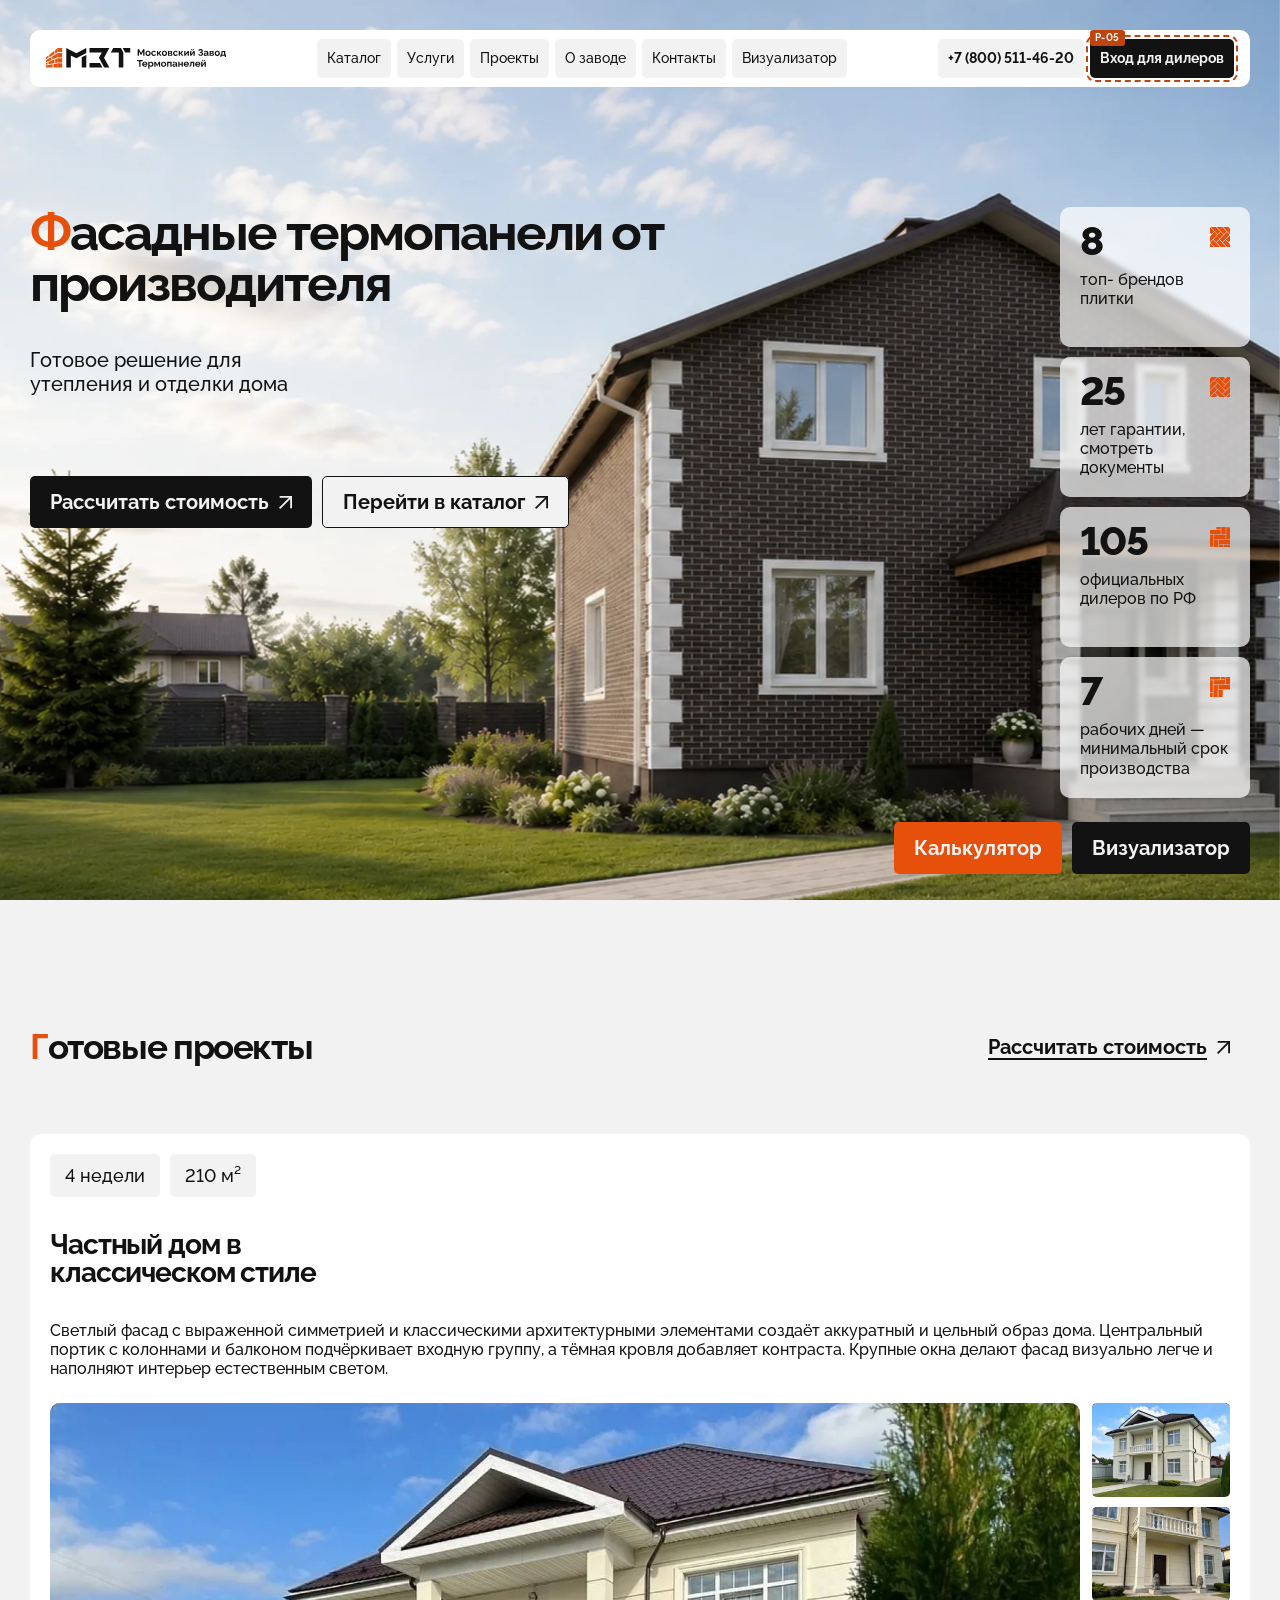
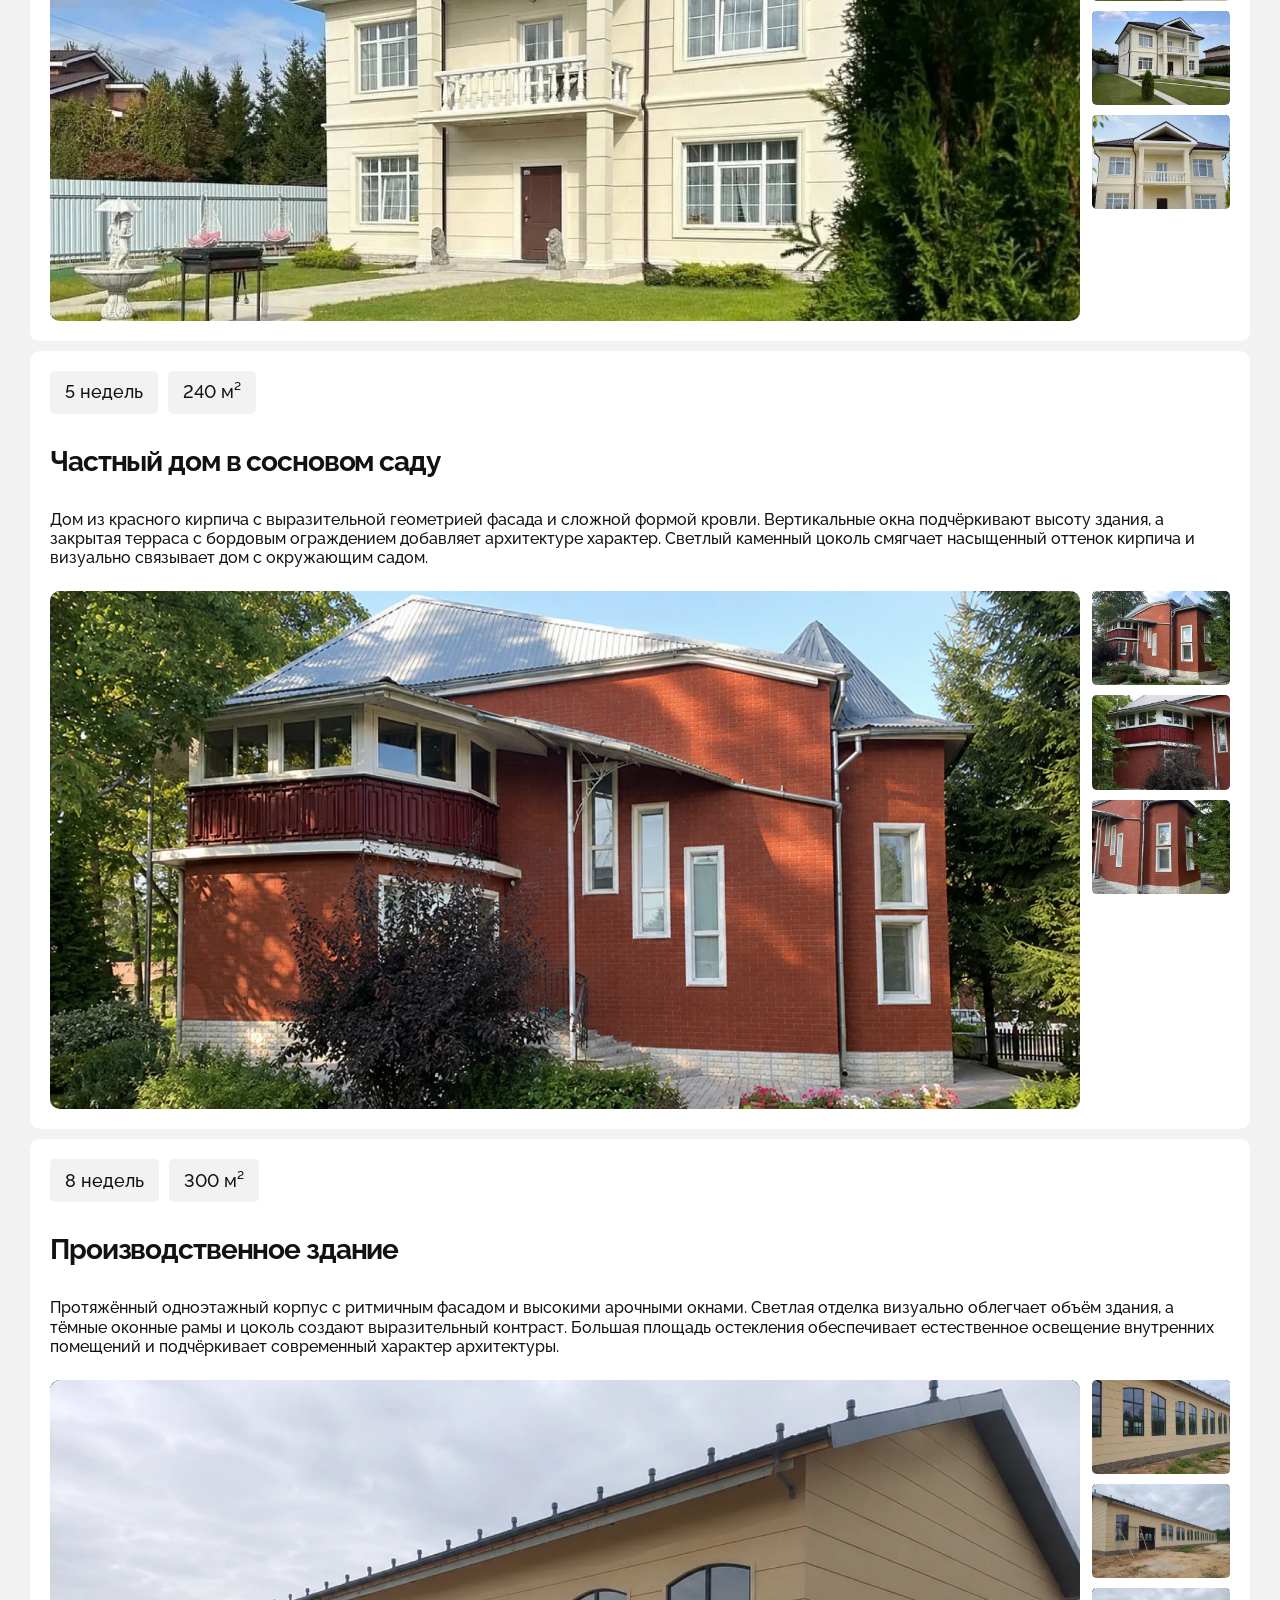
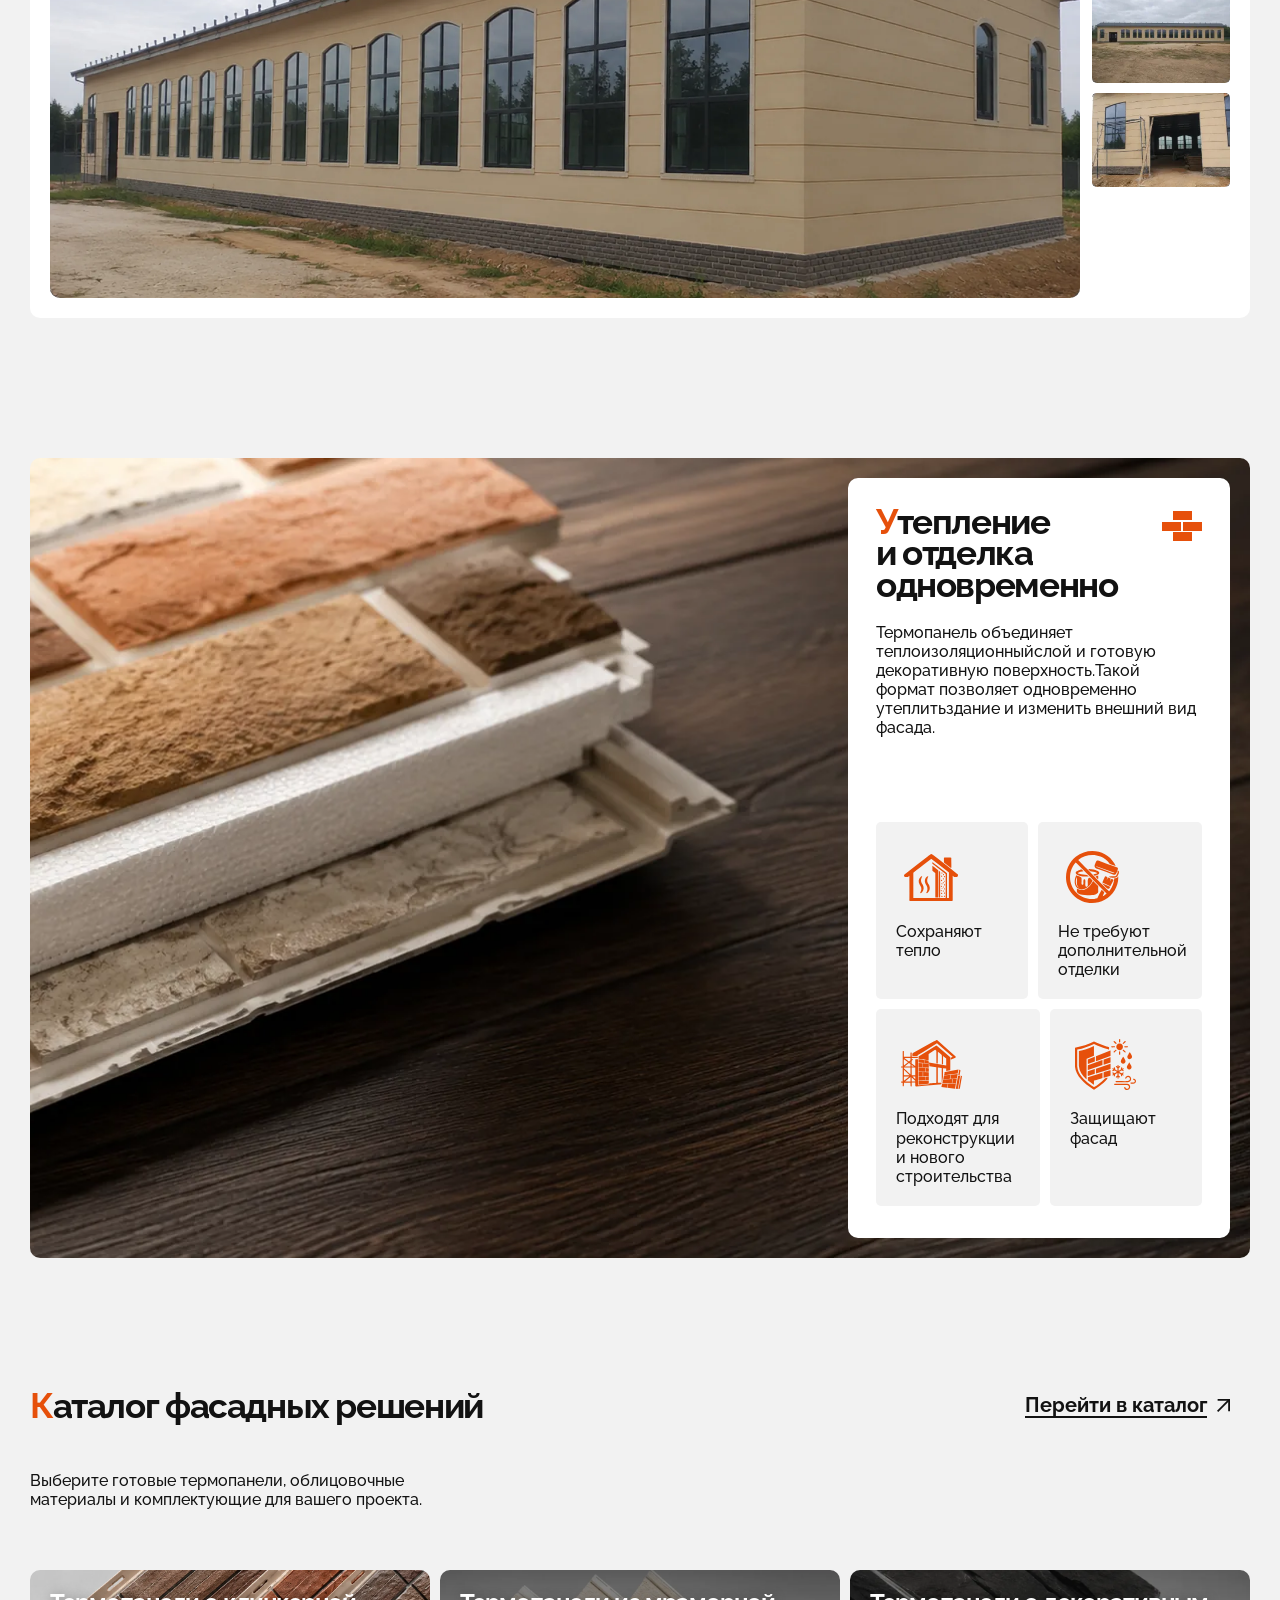
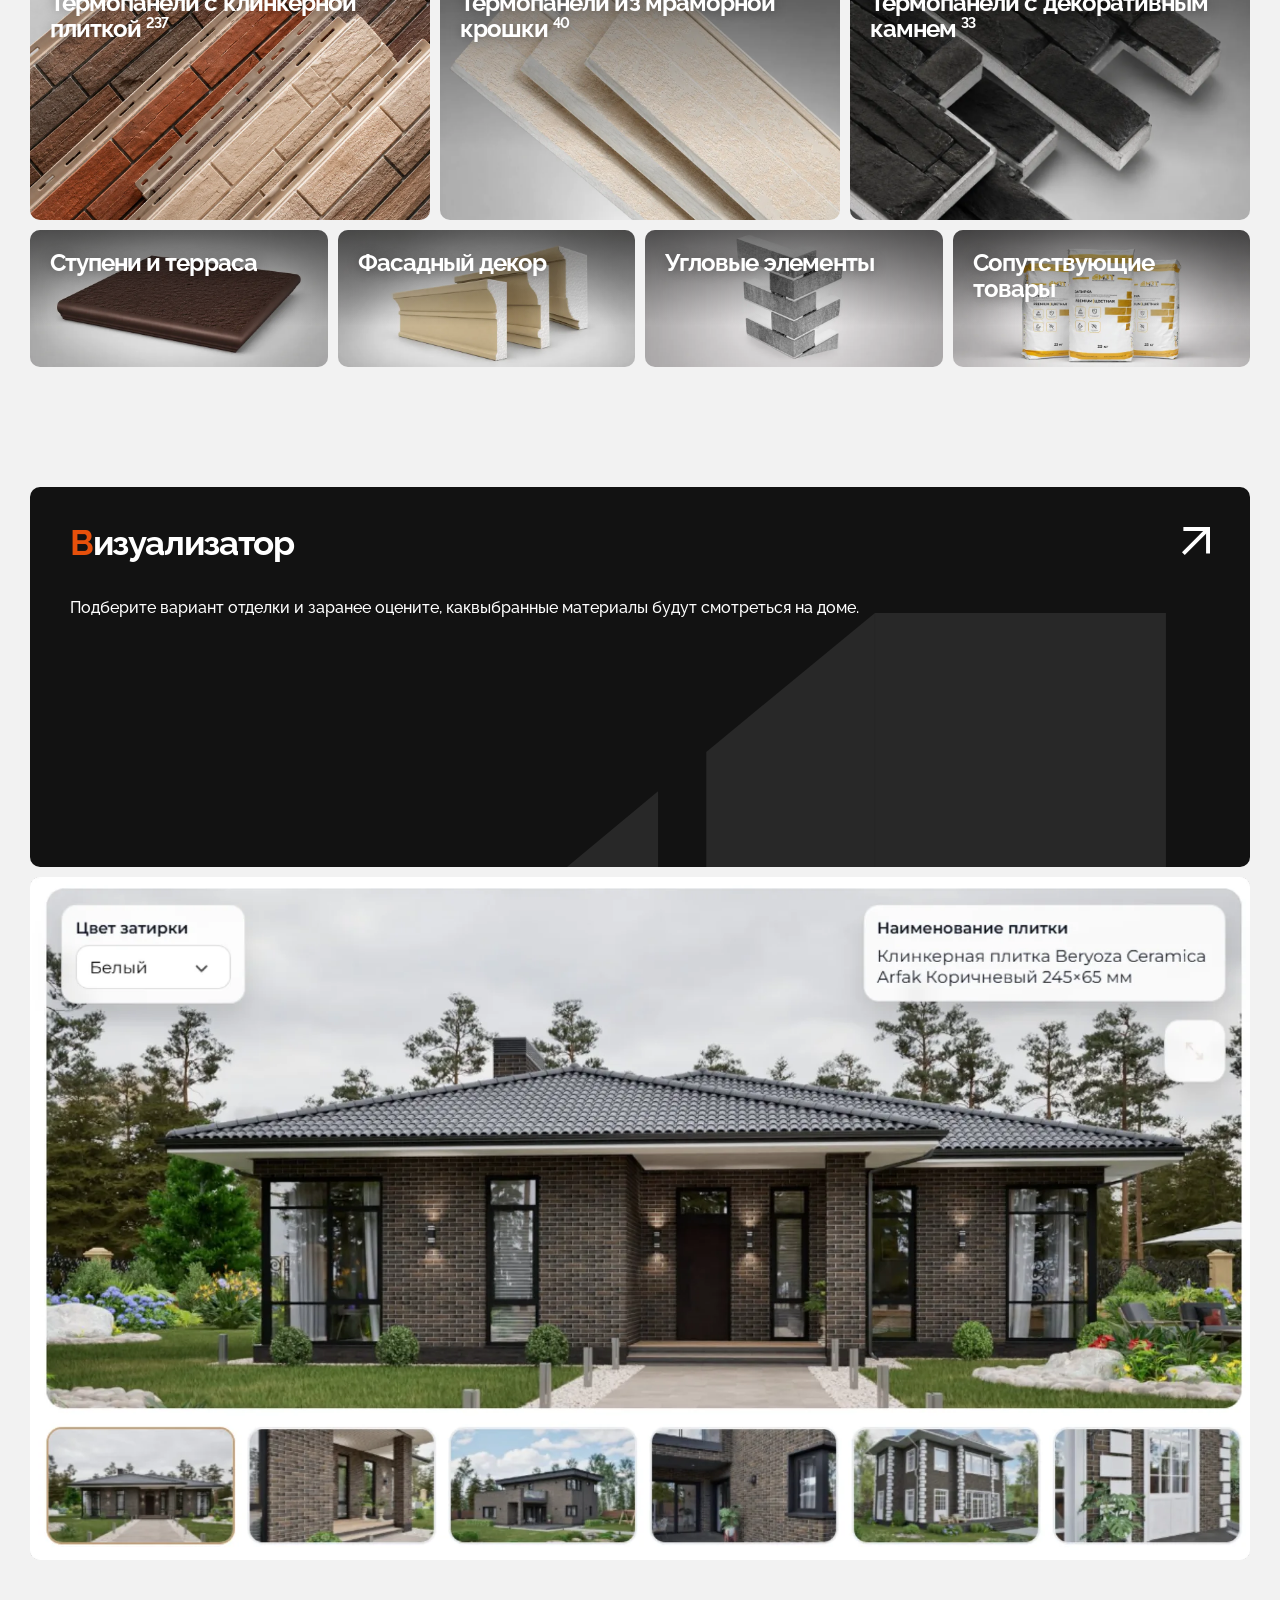
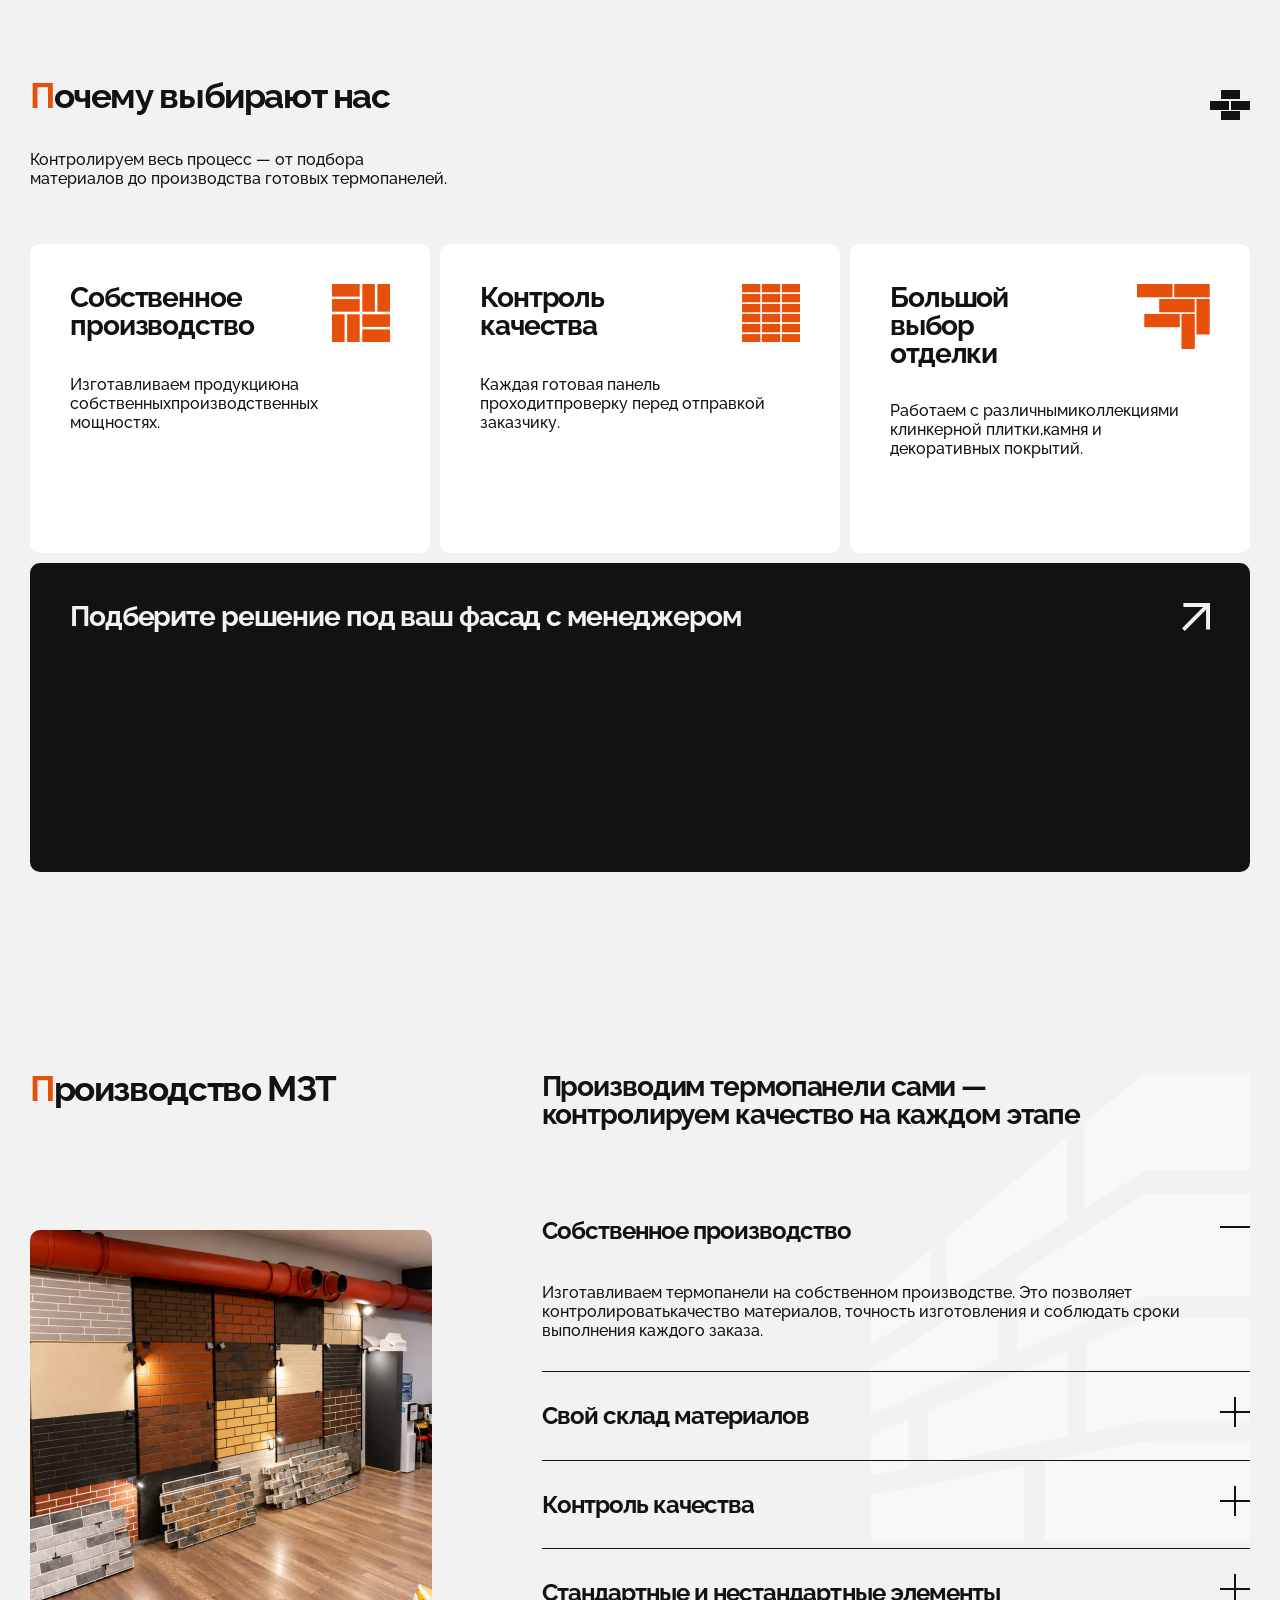
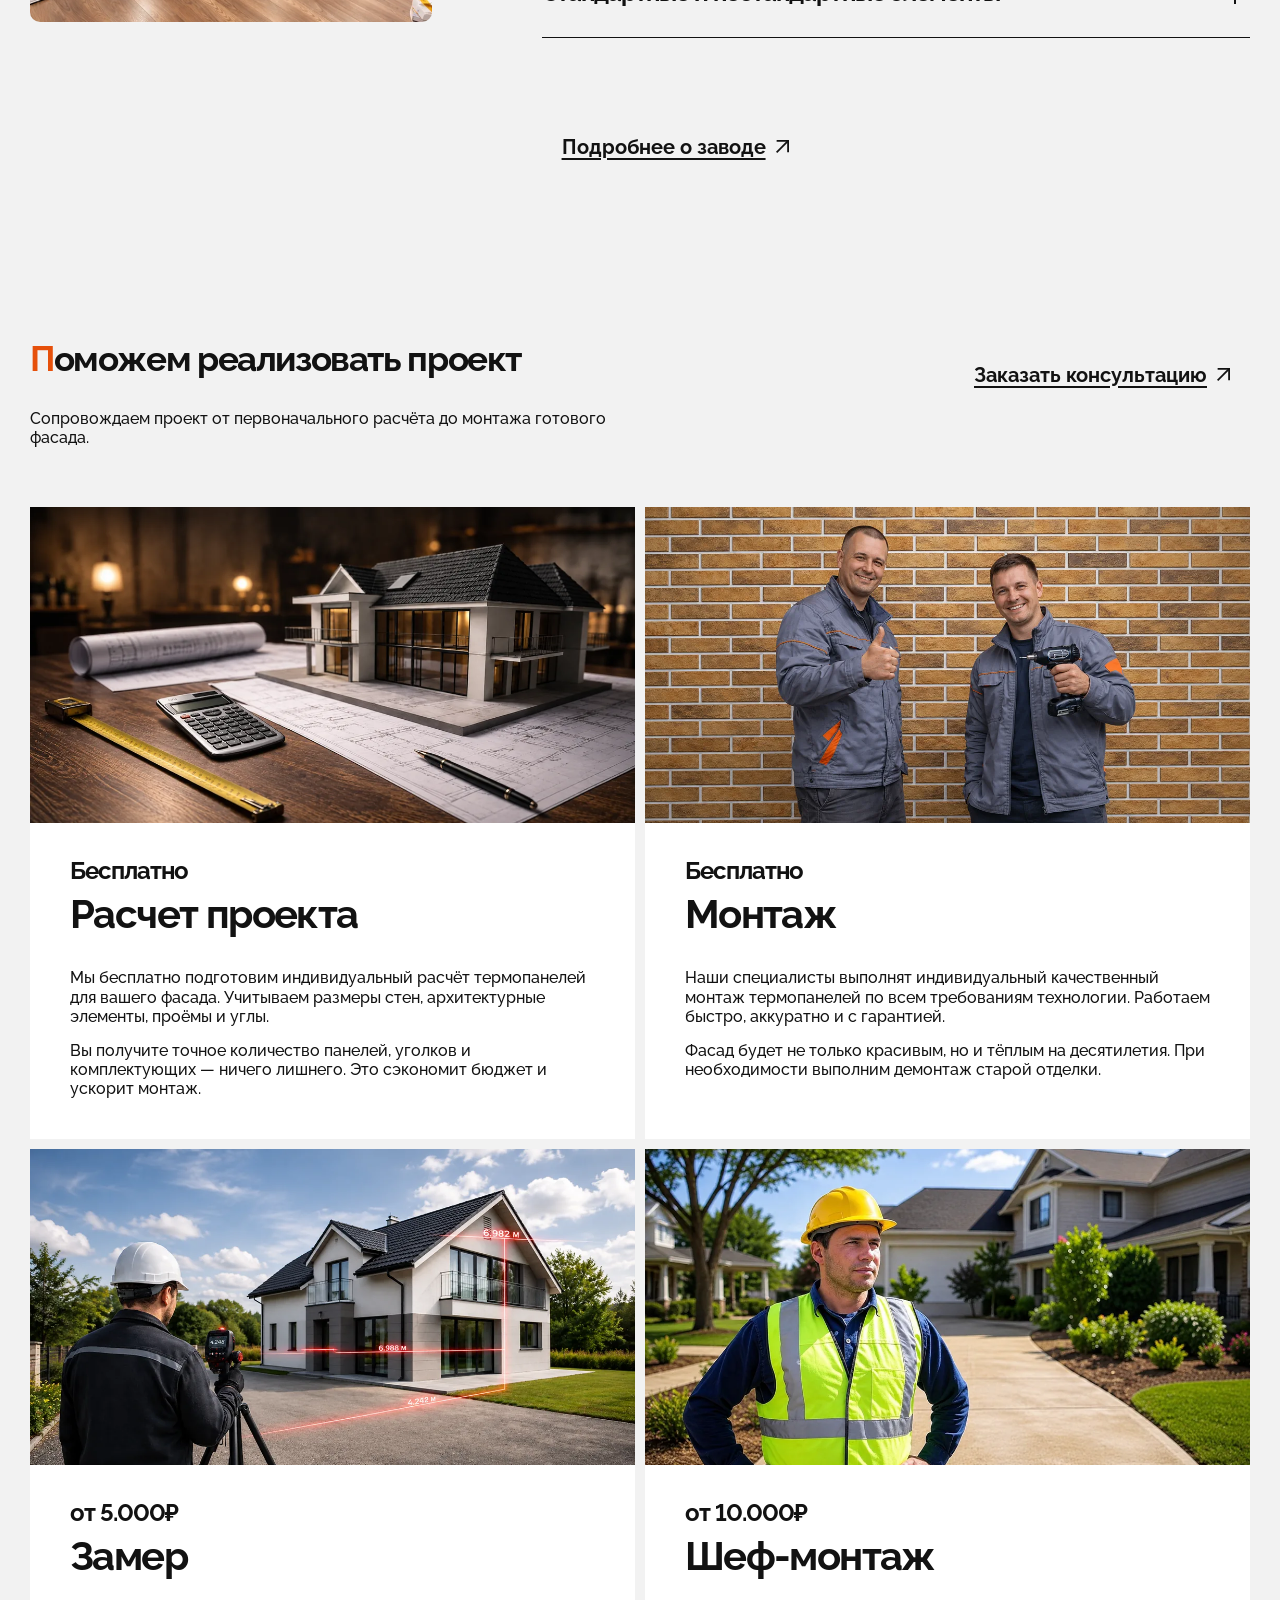
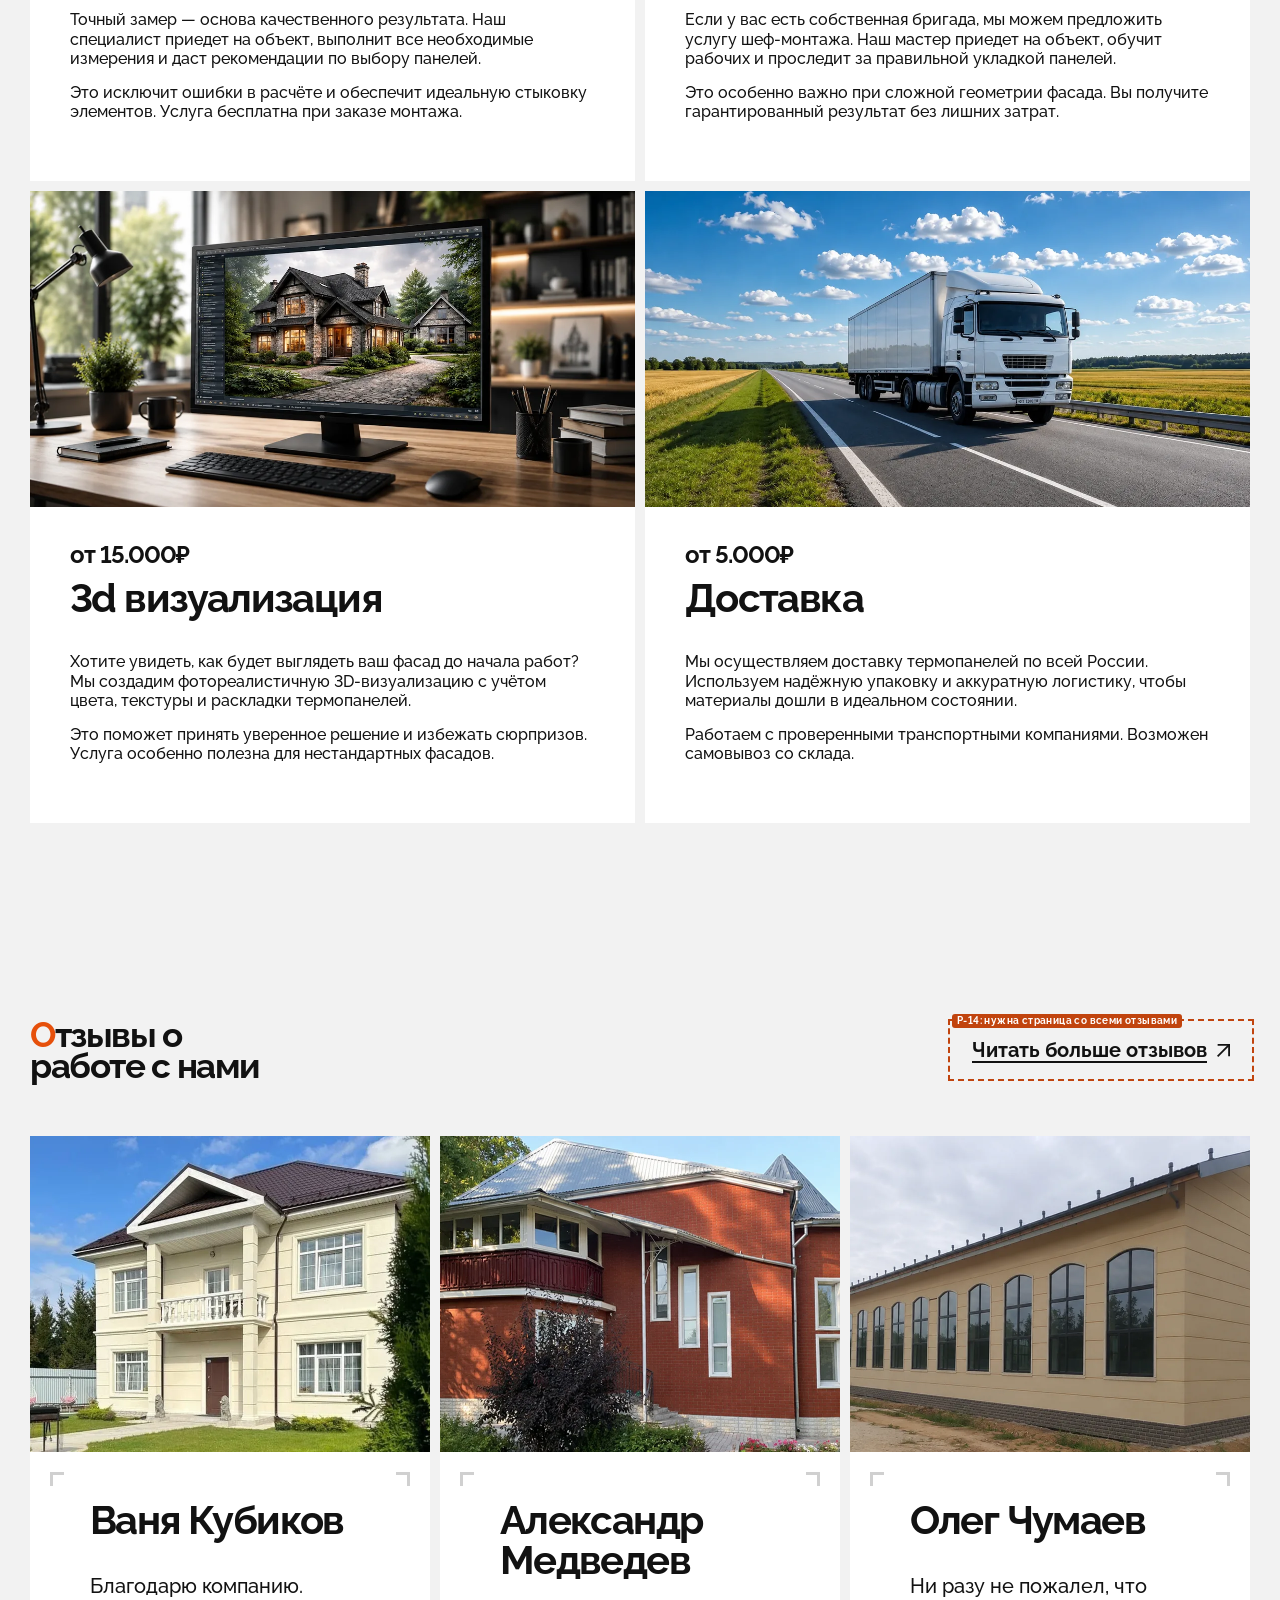
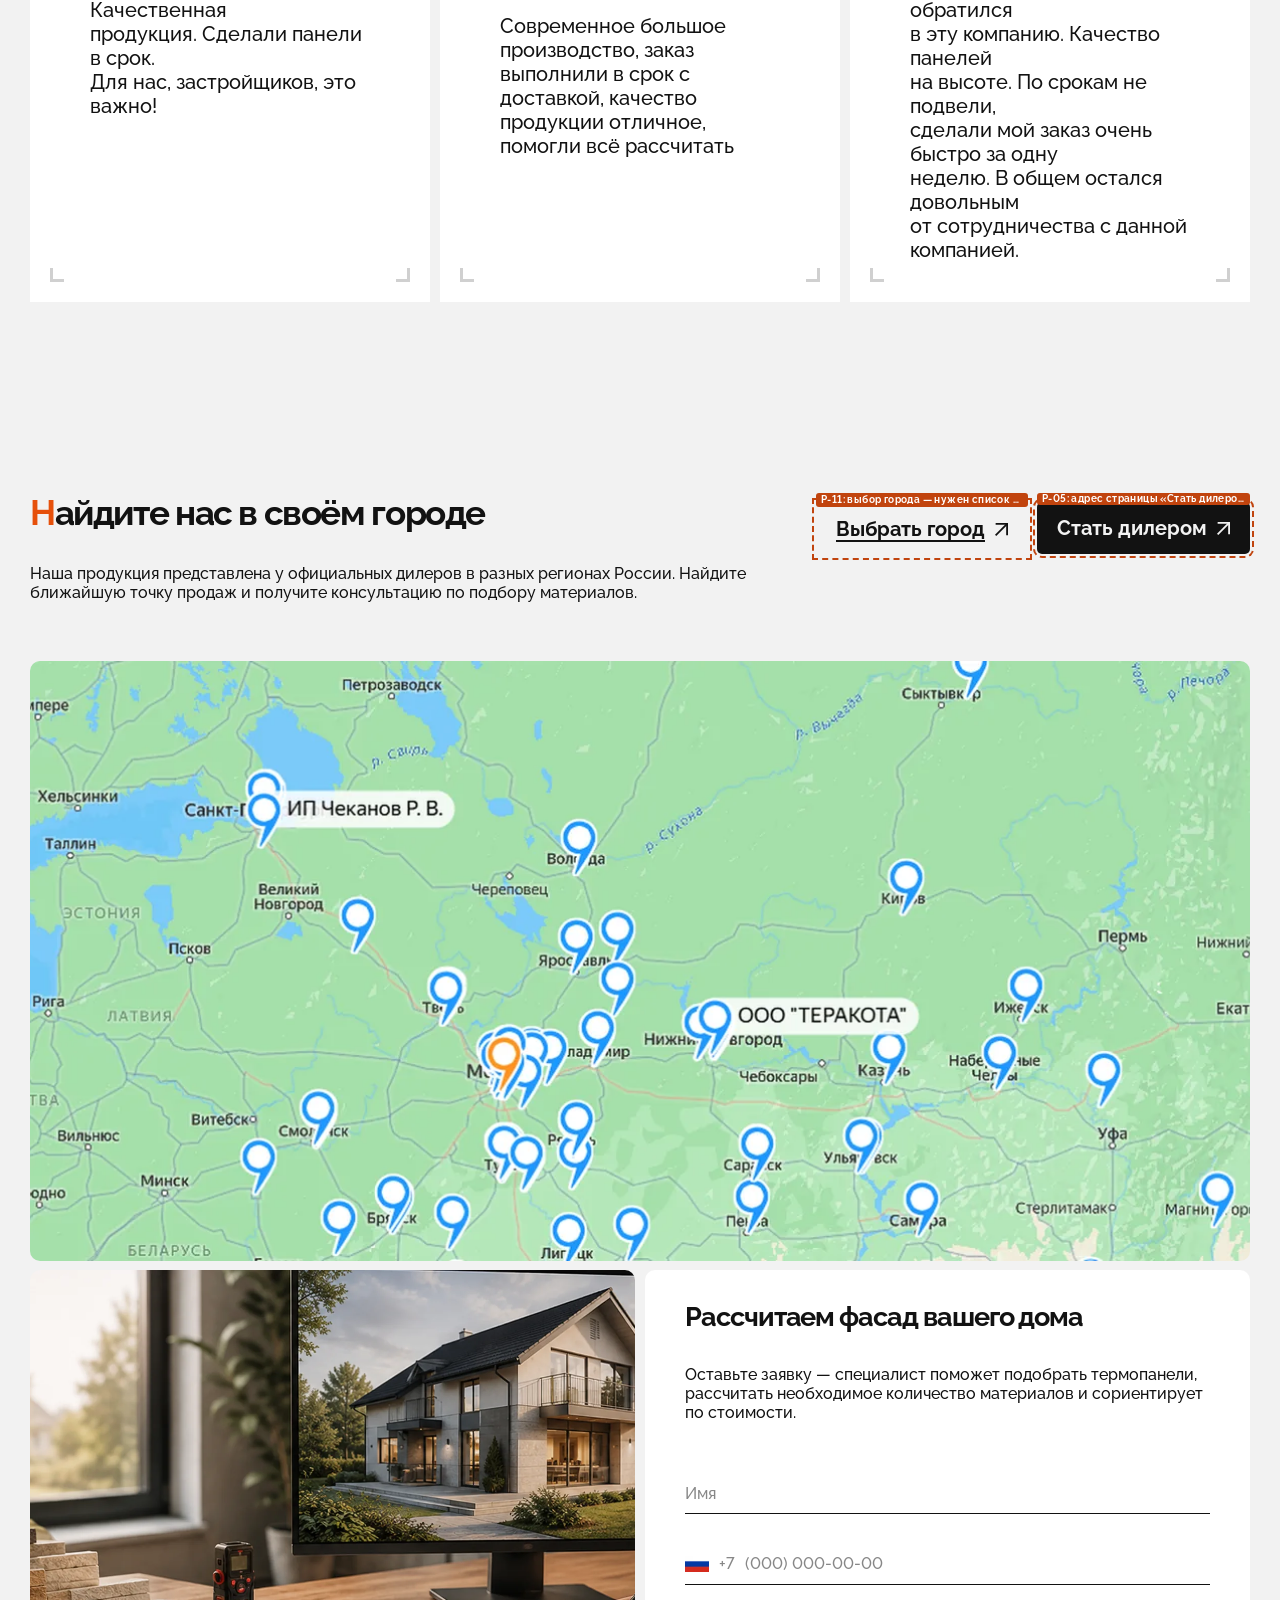
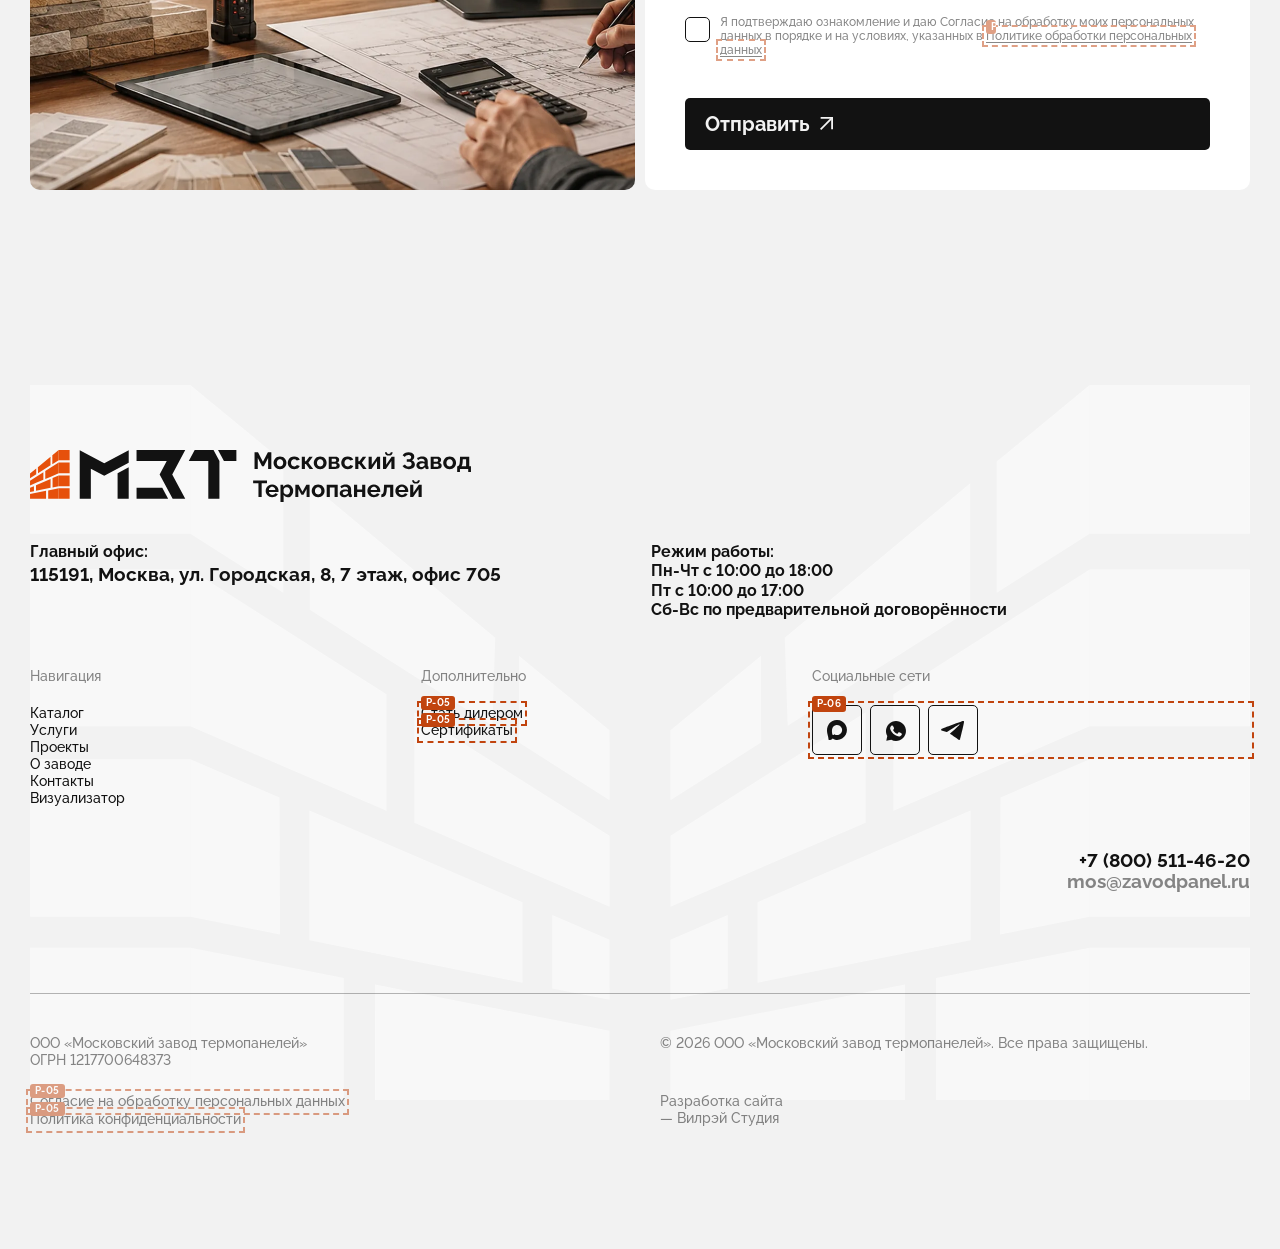
==== commit 36ccc30a: "Закрепить верхнее меню, убрать разъезжающийся перенос текста в 4 блоках Плохой перенос в первом пунк" ====
--- a/prototype/index.html
+++ b/prototype/index.html
@@ -26,6 +26,7 @@
     <div class="hero__inner">
 
       <!-- шапка -->
+      <div id="topbarSentinel"></div>
       <header class="topbar">
         <a class="topbar__logo" href="#main" aria-label="Московский Завод Термопанелей, на главную">
           <img src="assets/logo/logo-header.svg" alt="" width="226" height="25">
@@ -47,6 +48,7 @@
           <a class="navchip navchip--dark" href="#" data-pending="P-05">Вход для дилеров</a>
         </div>
       </header>
+
 
 
       <!-- контент первого экрана -->
@@ -857,6 +859,7 @@
 
   </div>
 </footer>
+
 
 
 <!-- ═══ Калькулятор: общий поп-ап ═══
@@ -1012,6 +1015,7 @@
 
 
 
+
 <!-- ═══ Просмотр фото на весь экран ═══
      Требование из комментария к макету: «При нажатии фотография
      увеличивается на весь экран» -->
--- a/prototype/css/styles.css
+++ b/prototype/css/styles.css
@@ -137,6 +137,28 @@
   flex: 0 0 auto;
   min-width: 0;
 }
+
+/* Закрепление шапки при прокрутке. .topbar живёт внутри .hero, у которой
+   overflow:hidden (кадрирование фото первого экрана) — обычный
+   position:sticky там обрезался бы вместе с герой-секцией. Поэтому шапку
+   закрепляет JS (js/main.js, IntersectionObserver по #topbarSentinel):
+   как только первый экран уходит за верх экрана, .topbar получает
+   .topbar--pinned и выходит в position:fixed поверх страницы; место,
+   которое она освобождает в потоке .hero__inner, к этому моменту уже
+   не видно — экран проскроллен дальше. */
+.topbar--pinned {
+  position: fixed;
+  top: 16px;
+  left: 50%;
+  transform: translateX(-50%);
+  width: min(calc(100% - var(--gutter) * 2), var(--page));
+  z-index: 150;
+  box-shadow: 0 8px 24px rgba(0, 0, 0, .12);
+}
+
+/* метка конца первого экрана — точка отсчёта для закрепления шапки,
+   ничего не рисует (тот же приём, что был у #dockSentinel) */
+#topbarSentinel { height: 1px; margin-top: -1px; }
 
 .topbar__logo { display: flex; align-items: center; flex: 0 0 auto; }
 .topbar__logo img { width: clamp(180px, 11.77vw, 226px); height: auto; }
--- a/prototype/css/sections.css
+++ b/prototype/css/sections.css
@@ -351,6 +351,13 @@
   line-height: 1.2;
 }
 
+/* Карточка в этом диапазоне уже сузилась, а четыре принудительных переноса
+   в тексте — ещё нет: часть строк заново переносилась по словам, и вместо
+   4 строк по макету получалось 5-8 (проверено Range.getClientRects). */
+@media (max-width: 1600px) {
+  .insulation__text br { display: none; }
+}
+
 /* Средние экраны: композиция макета сохраняется, поджимаются только поля */
 @media (max-width: 1500px) {
   .insulation { padding-top: 140px; }
@@ -544,6 +551,15 @@
 }
 .visual__shot:hover img { transform: scale(1.02); }
 
+/* Карточка — гибкая доля контейнера (flex: 0 0 32.92%), а перенос в тексте —
+   фиксированный, привязанный к ширине из макета. В диапазоне 1300-1600px
+   карточка уже заметно уже, а текст ещё не переключился на однокол. раскладку
+   (та — ниже, на 1280) — по данным сверки (Range.getClientRects по строкам)
+   там 2 строки превращались в 3-4. Отключаем перенос раньше, чем ломается. */
+@media (max-width: 1600px) {
+  .visual__text br { display: none; }
+}
+
 @media (max-width: 1280px) {
   .visual { padding-top: 120px; }
   .visual__row { flex-direction: column; }
@@ -661,6 +677,7 @@
   .why { padding-top: 120px; }
   .why__cards { flex-wrap: wrap; }
   .why__card { flex: 1 1 300px; }
+  .why__text br { display: none; }   /* короткая просадка на 1340-1380px, лишняя строка */
 }
 
 /* ─────────── 7. Производство МЗТ ─────────── */
@@ -772,6 +789,15 @@
   opacity: .5;
   pointer-events: none;
   z-index: 0;
+}
+
+/* Колонка с аккордеоном сужается вместе с окном (грид-доли), а перенос
+   в тексте первого пункта — нет: на 1150-1280px строка перед <br> уже
+   не помещалась и переносилась заново, 2 строки превращались в 4
+   (проверено Range.getClientRects). Ниже 1100 колонка снова во всю
+   ширину блока — там уже не ломается. */
+@media (max-width: 1500px) {
+  .acc__body p br { display: none; }
 }
 
 @media (max-width: 1100px) {
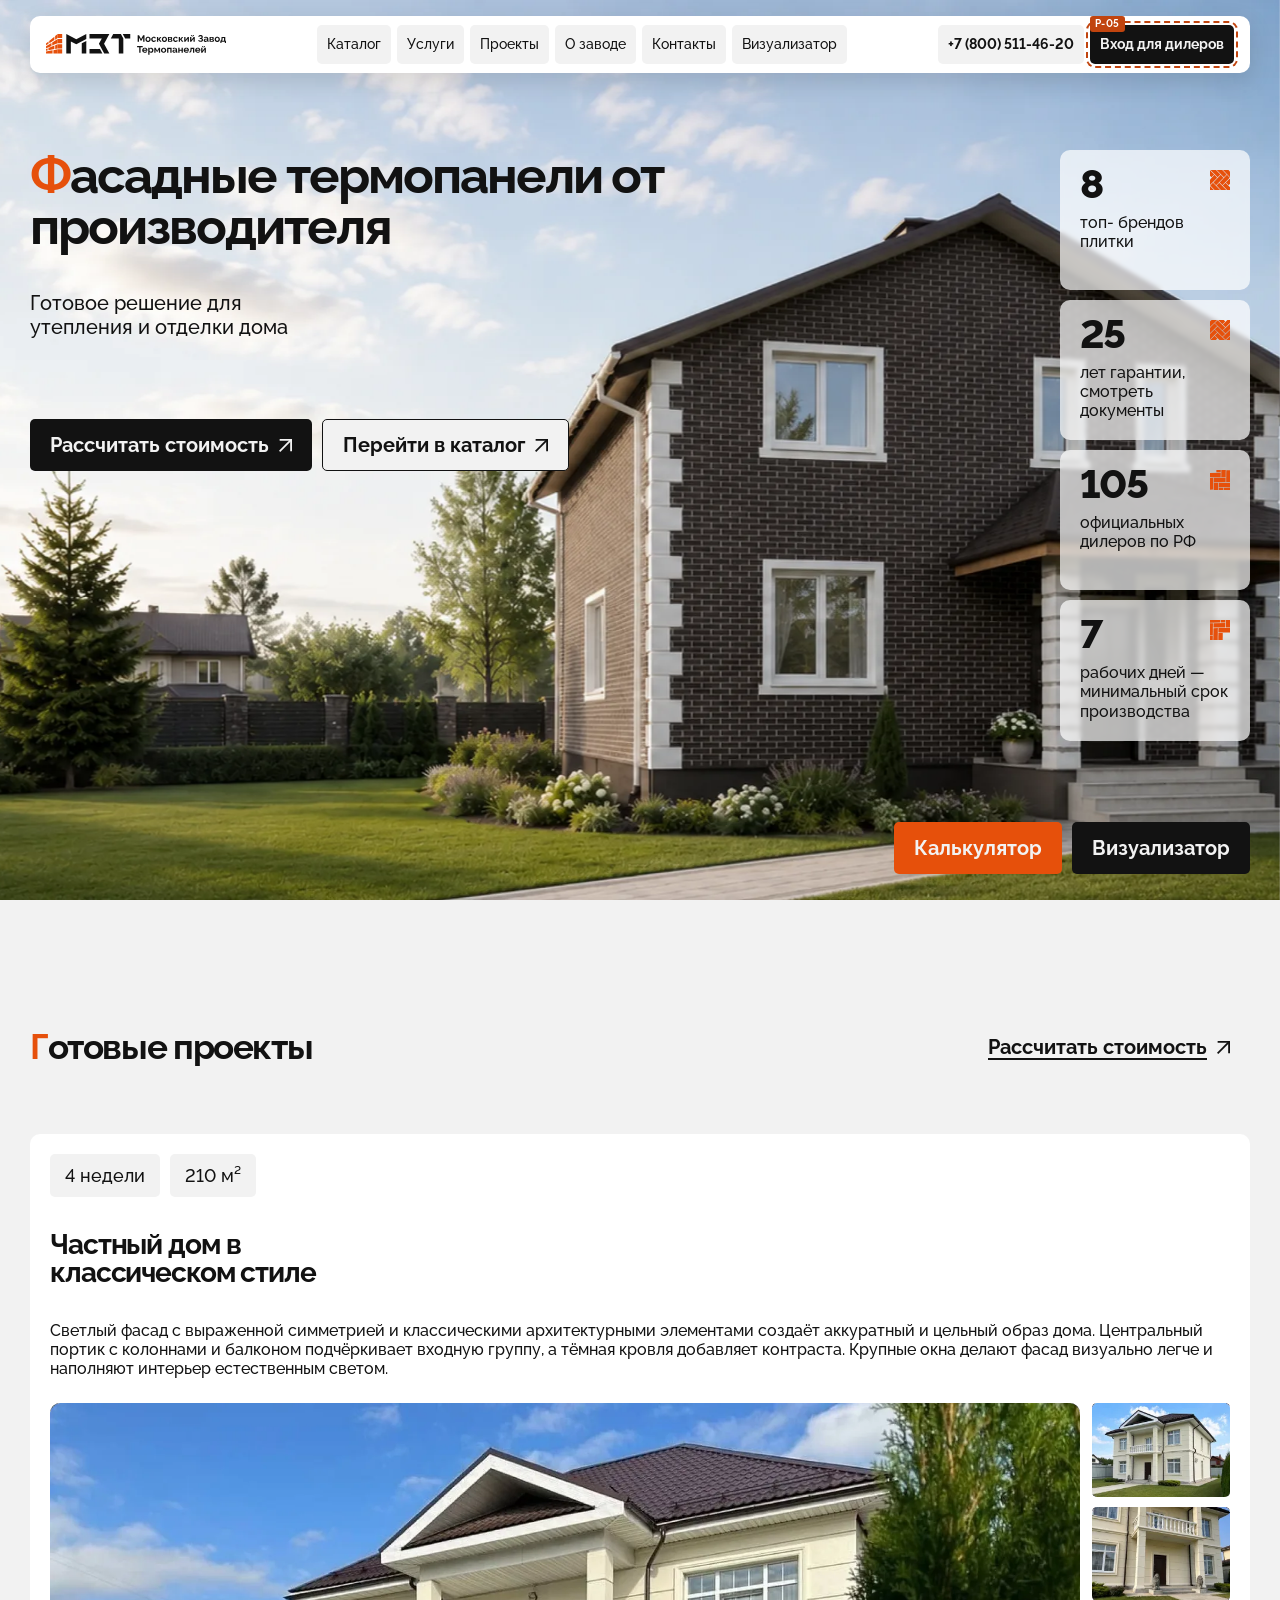
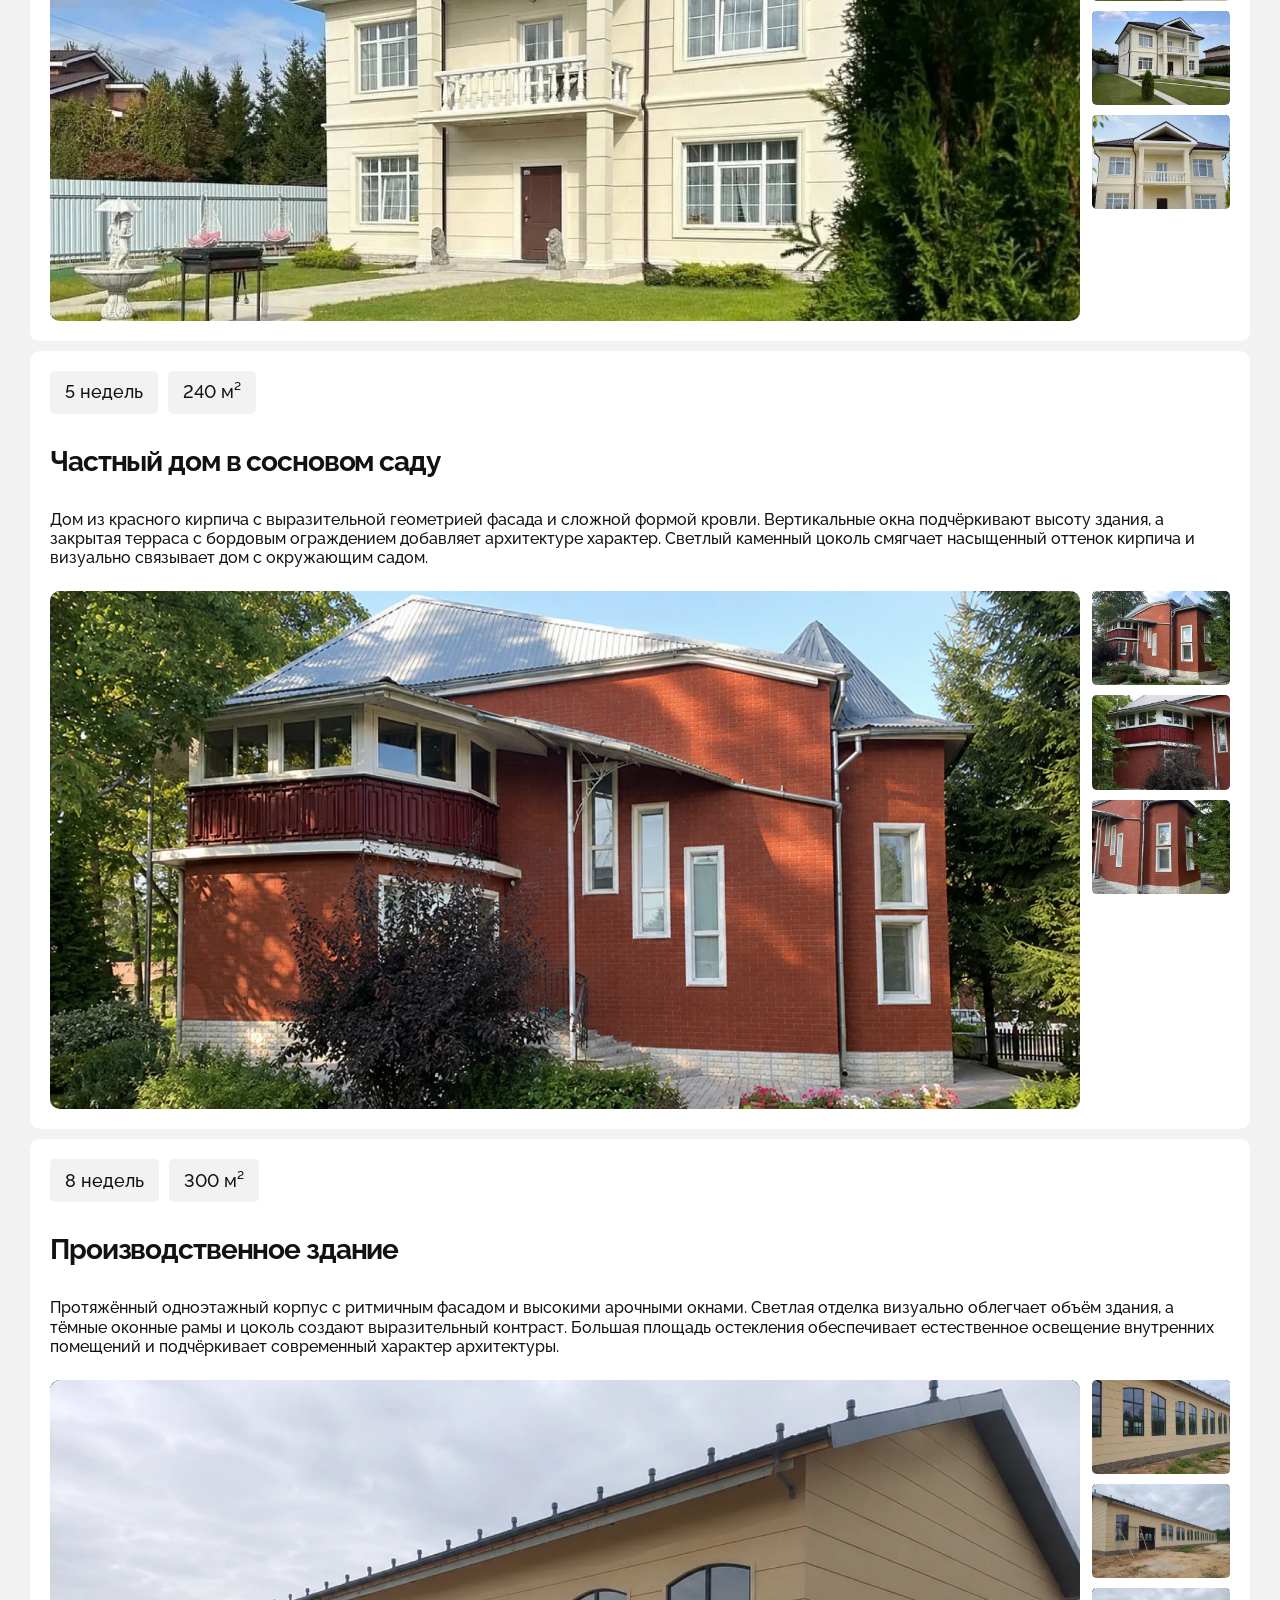
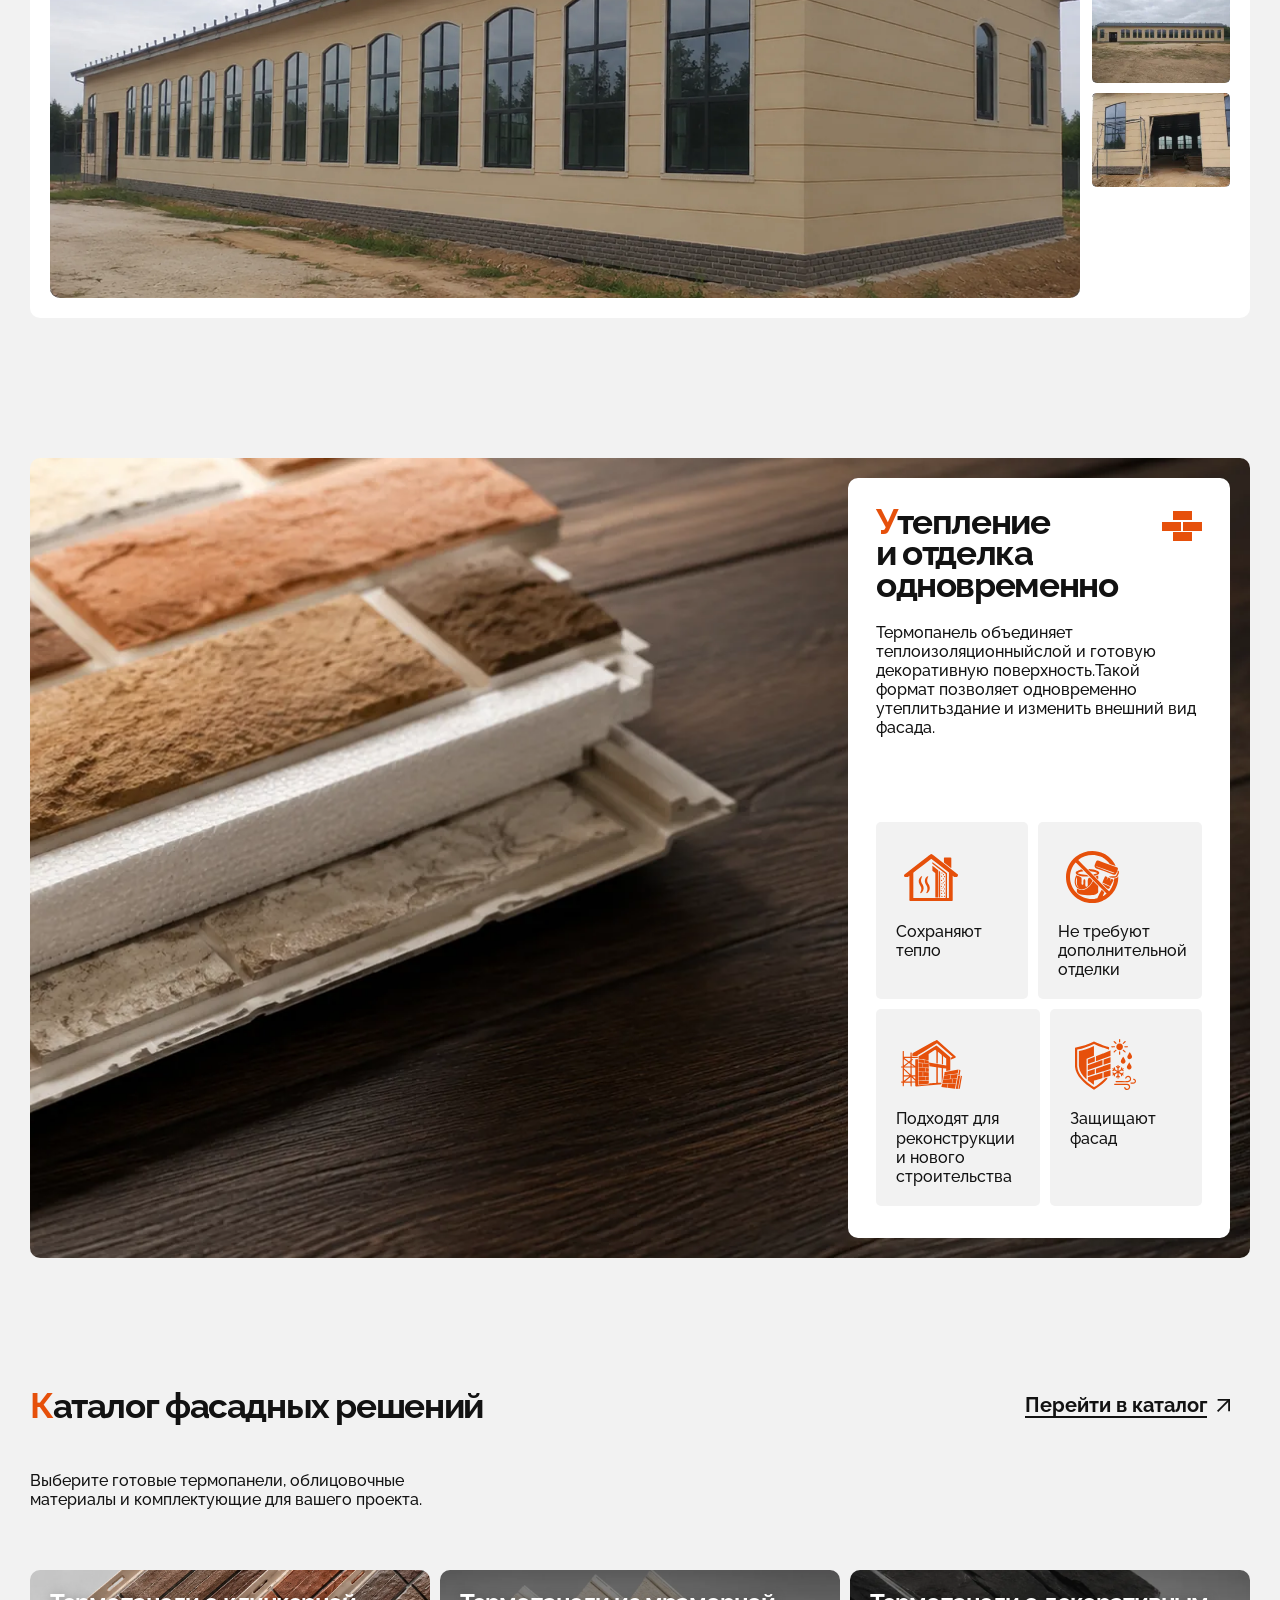
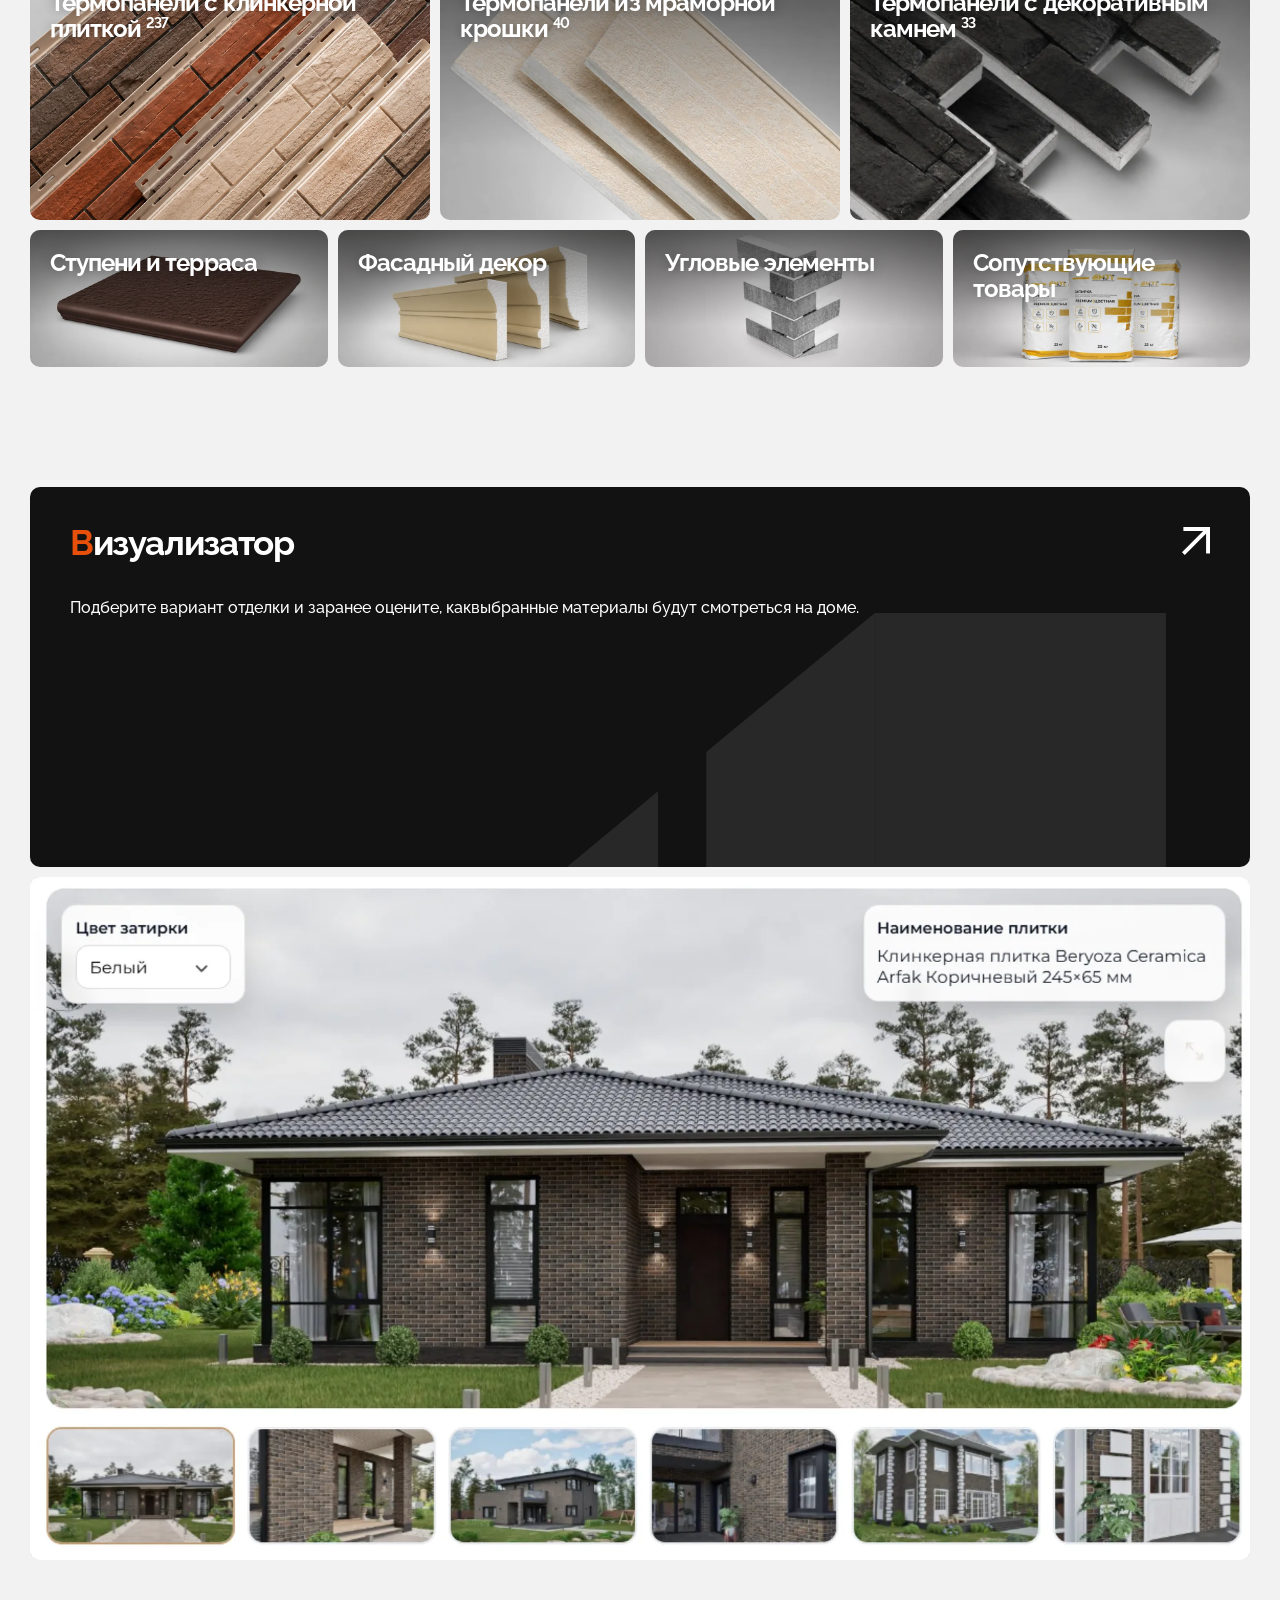
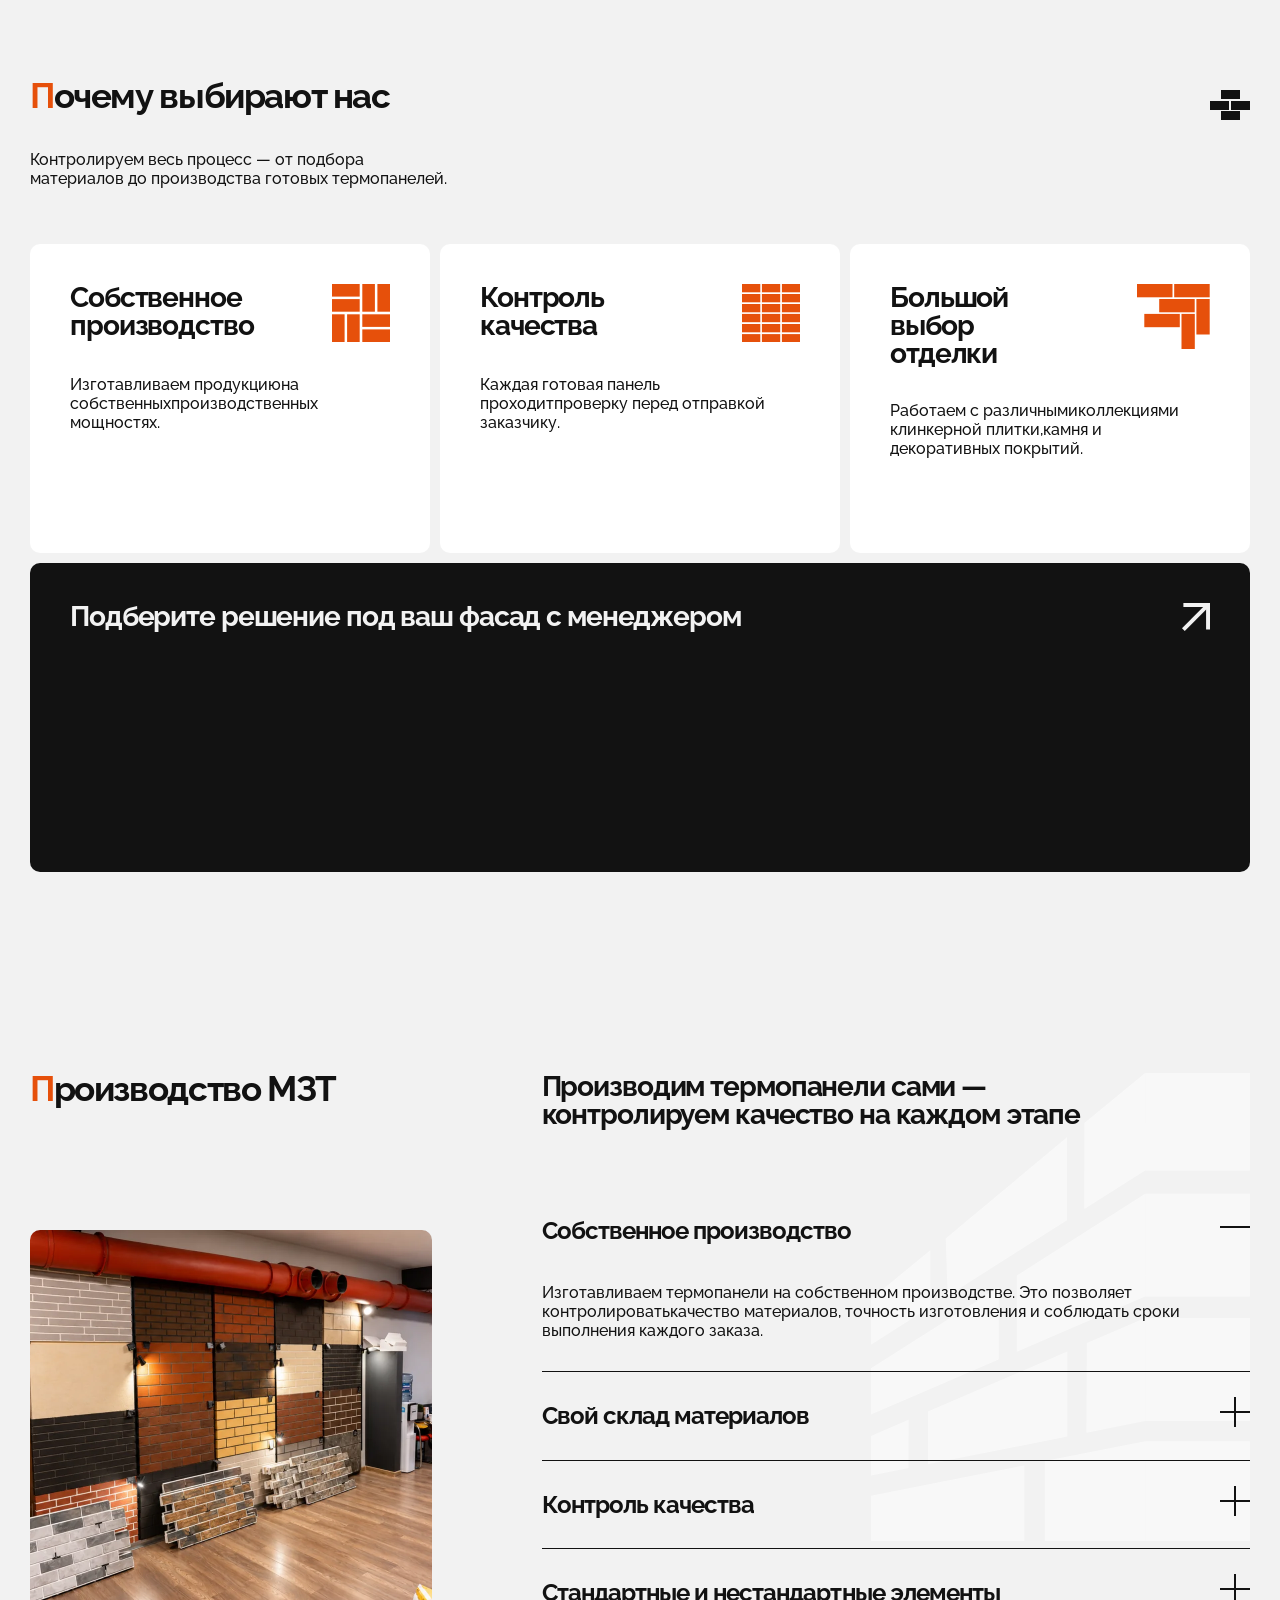
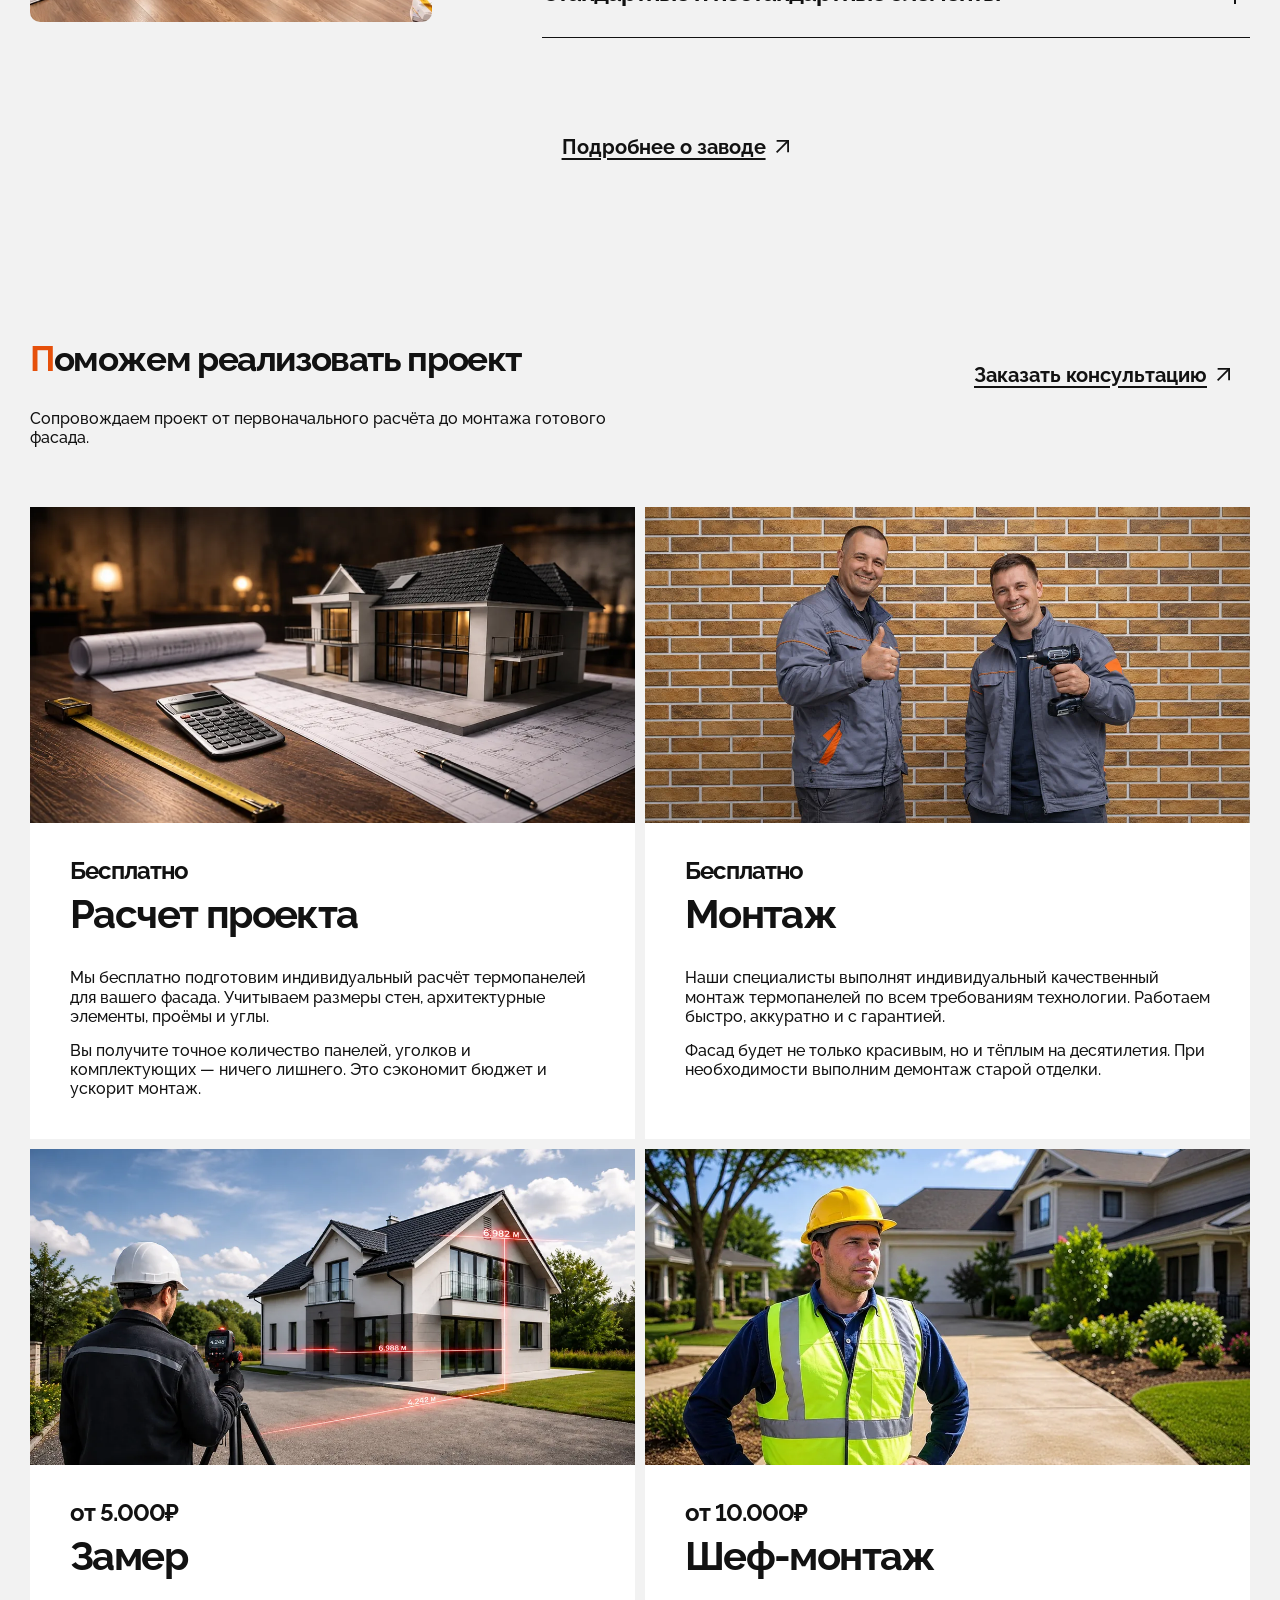
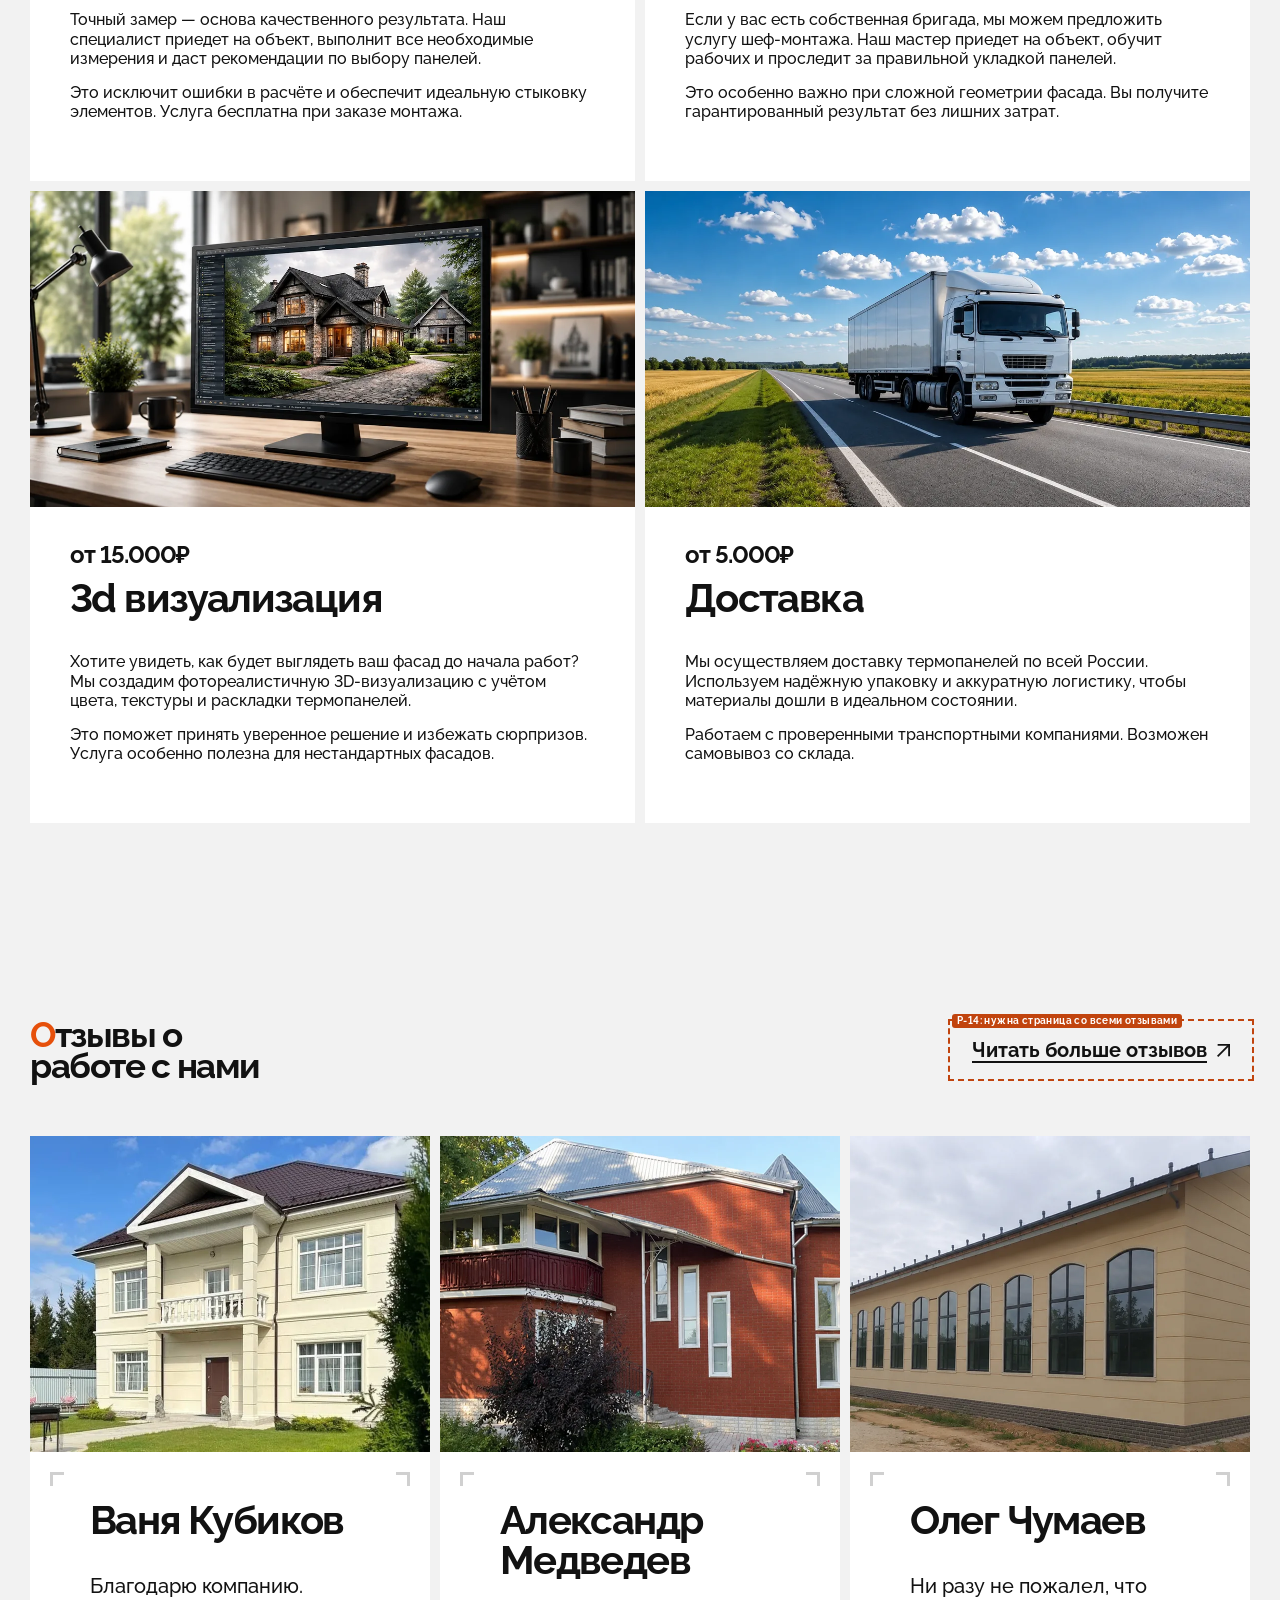
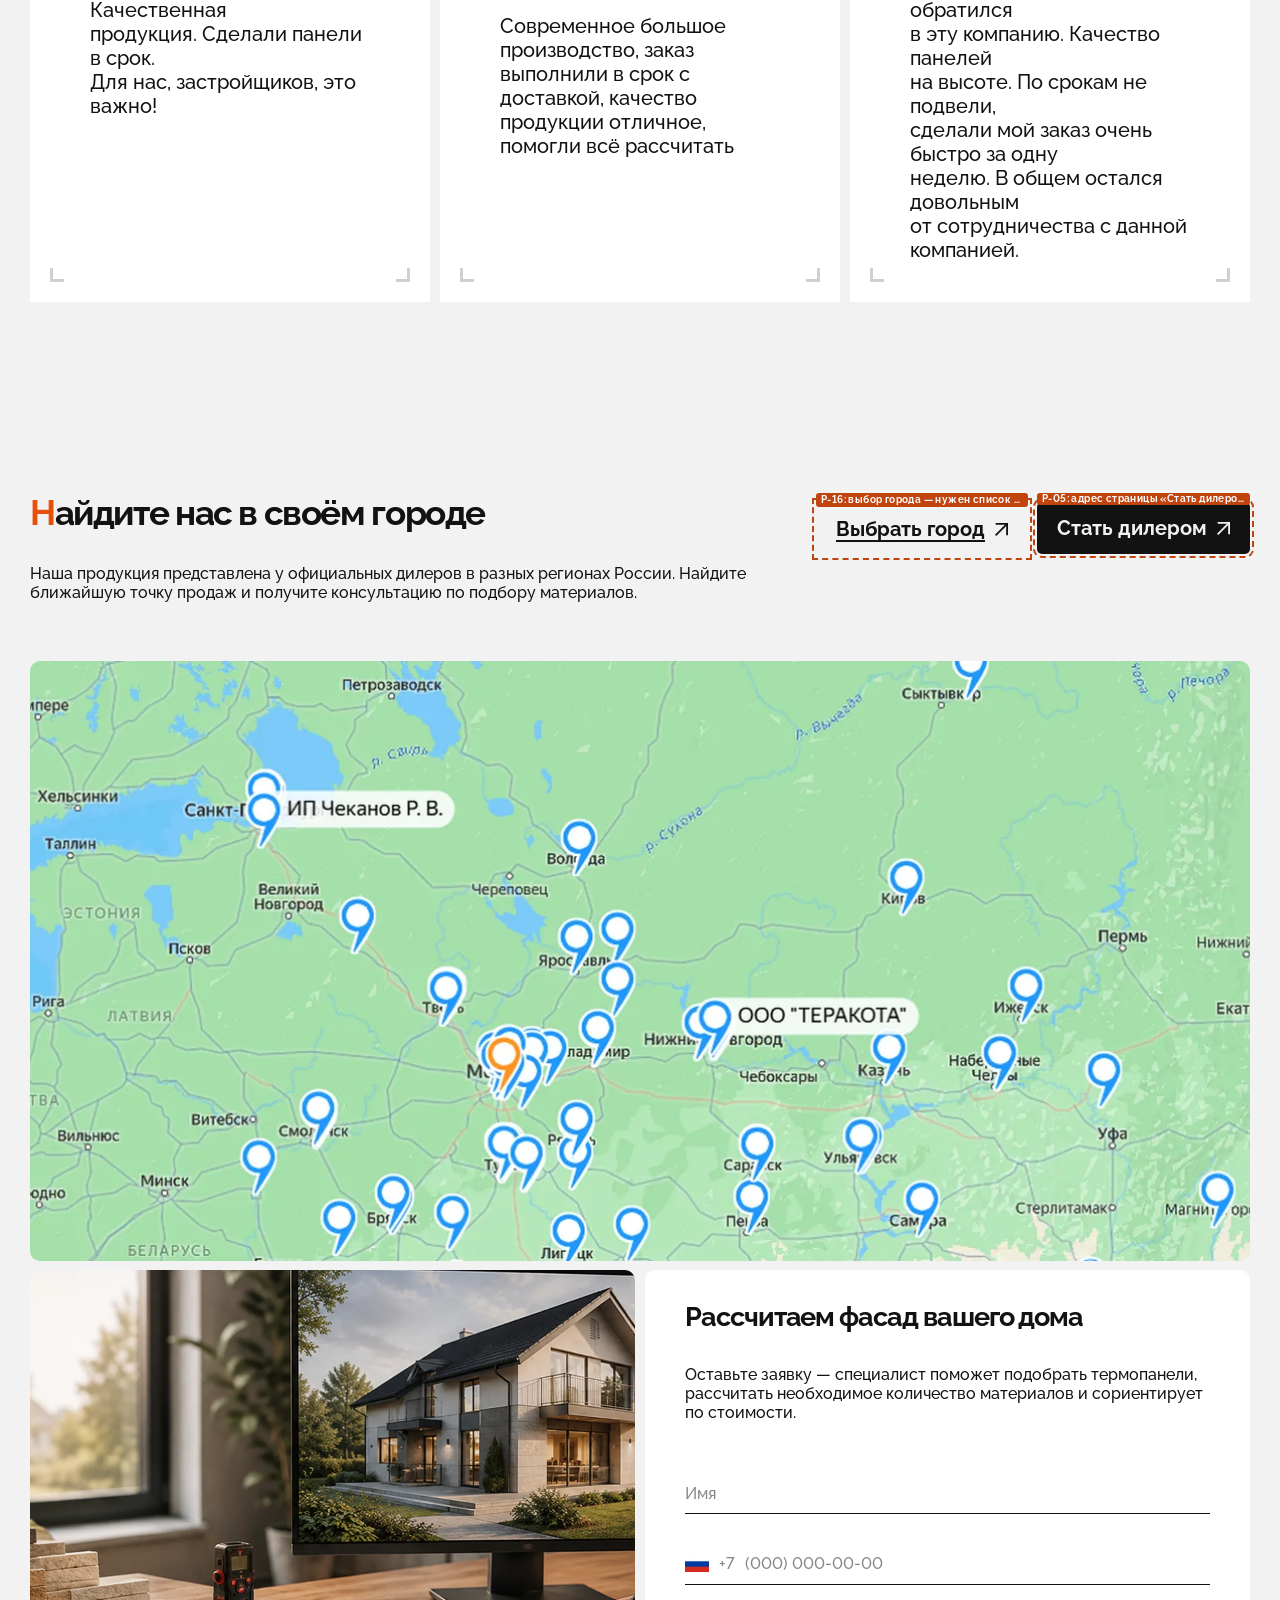
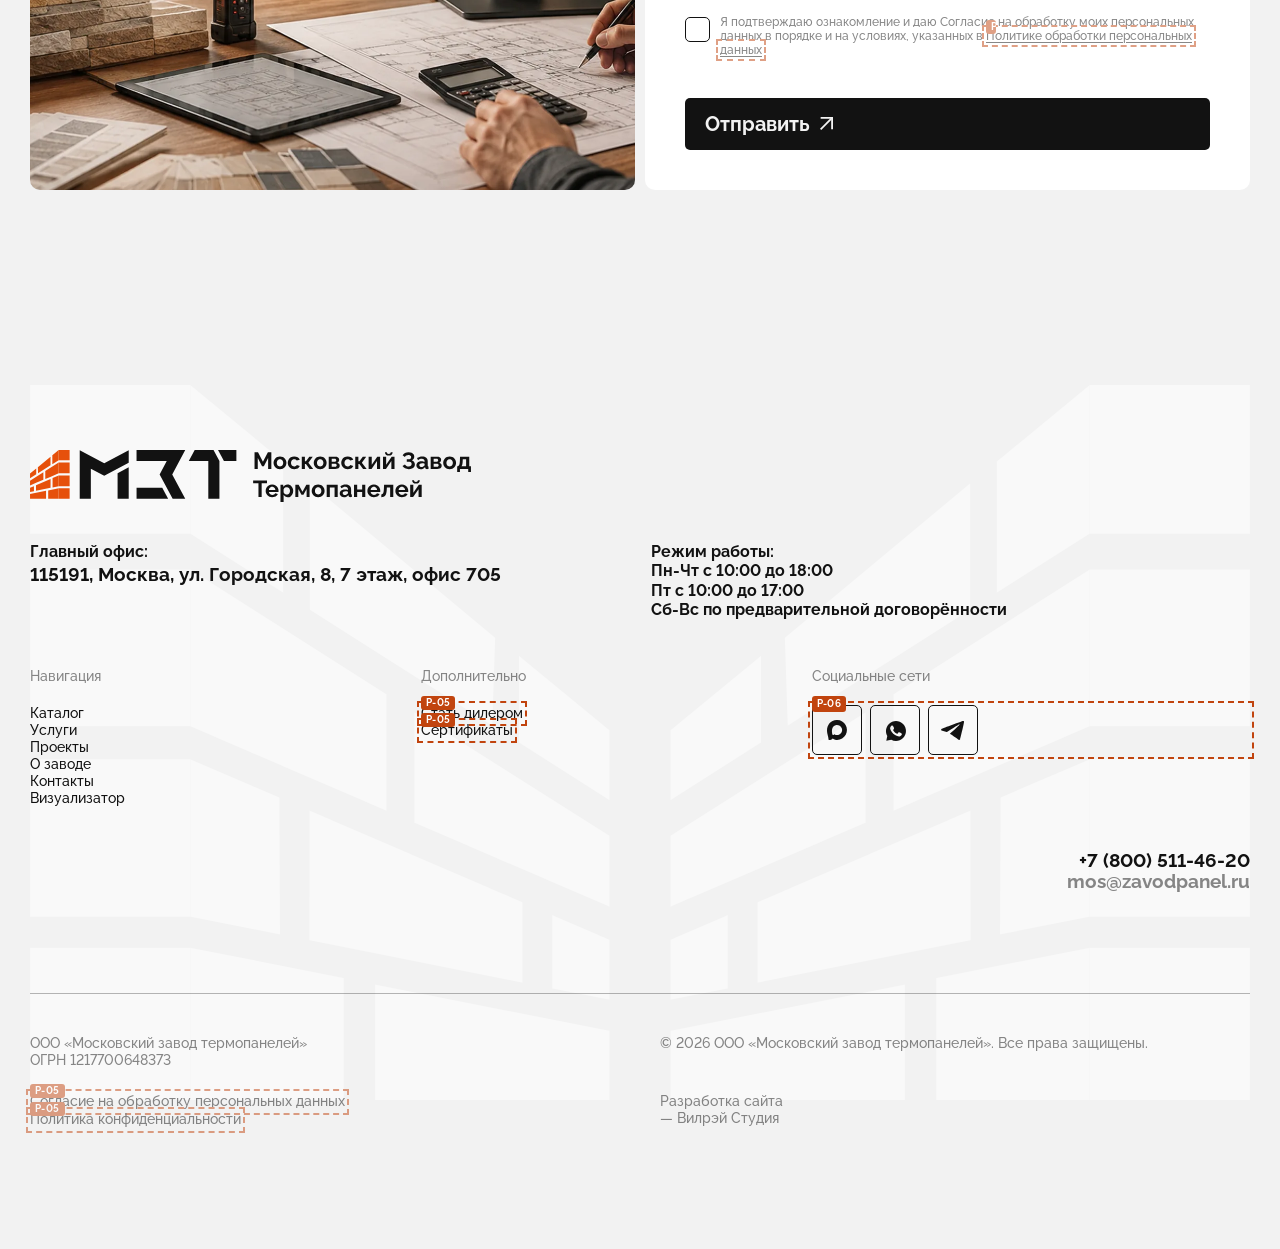
==== commit fa22e39a: "Подключить живую карту дилеров (P-11) Заменена ссылка общего виджета Яндекса на карту РП из Яндекс.К" ====
--- a/prototype/index.html
+++ b/prototype/index.html
@@ -691,7 +691,7 @@
 
         <div class="dealers__actions">
           <button class="link-action link-action--underline" type="button"
-                  data-pending="P-11: выбор города — нужен список дилеров">
+                  data-pending="P-16: выбор города — нужен список дилеров">
             Выбрать город
             <svg class="btn__arrow" viewBox="0 0 15 15" aria-hidden="true" focusable="false">
             <path d="M0.7414 14.2586L13.9516 1.04843" stroke="currentColor" stroke-width="2.09686"/>
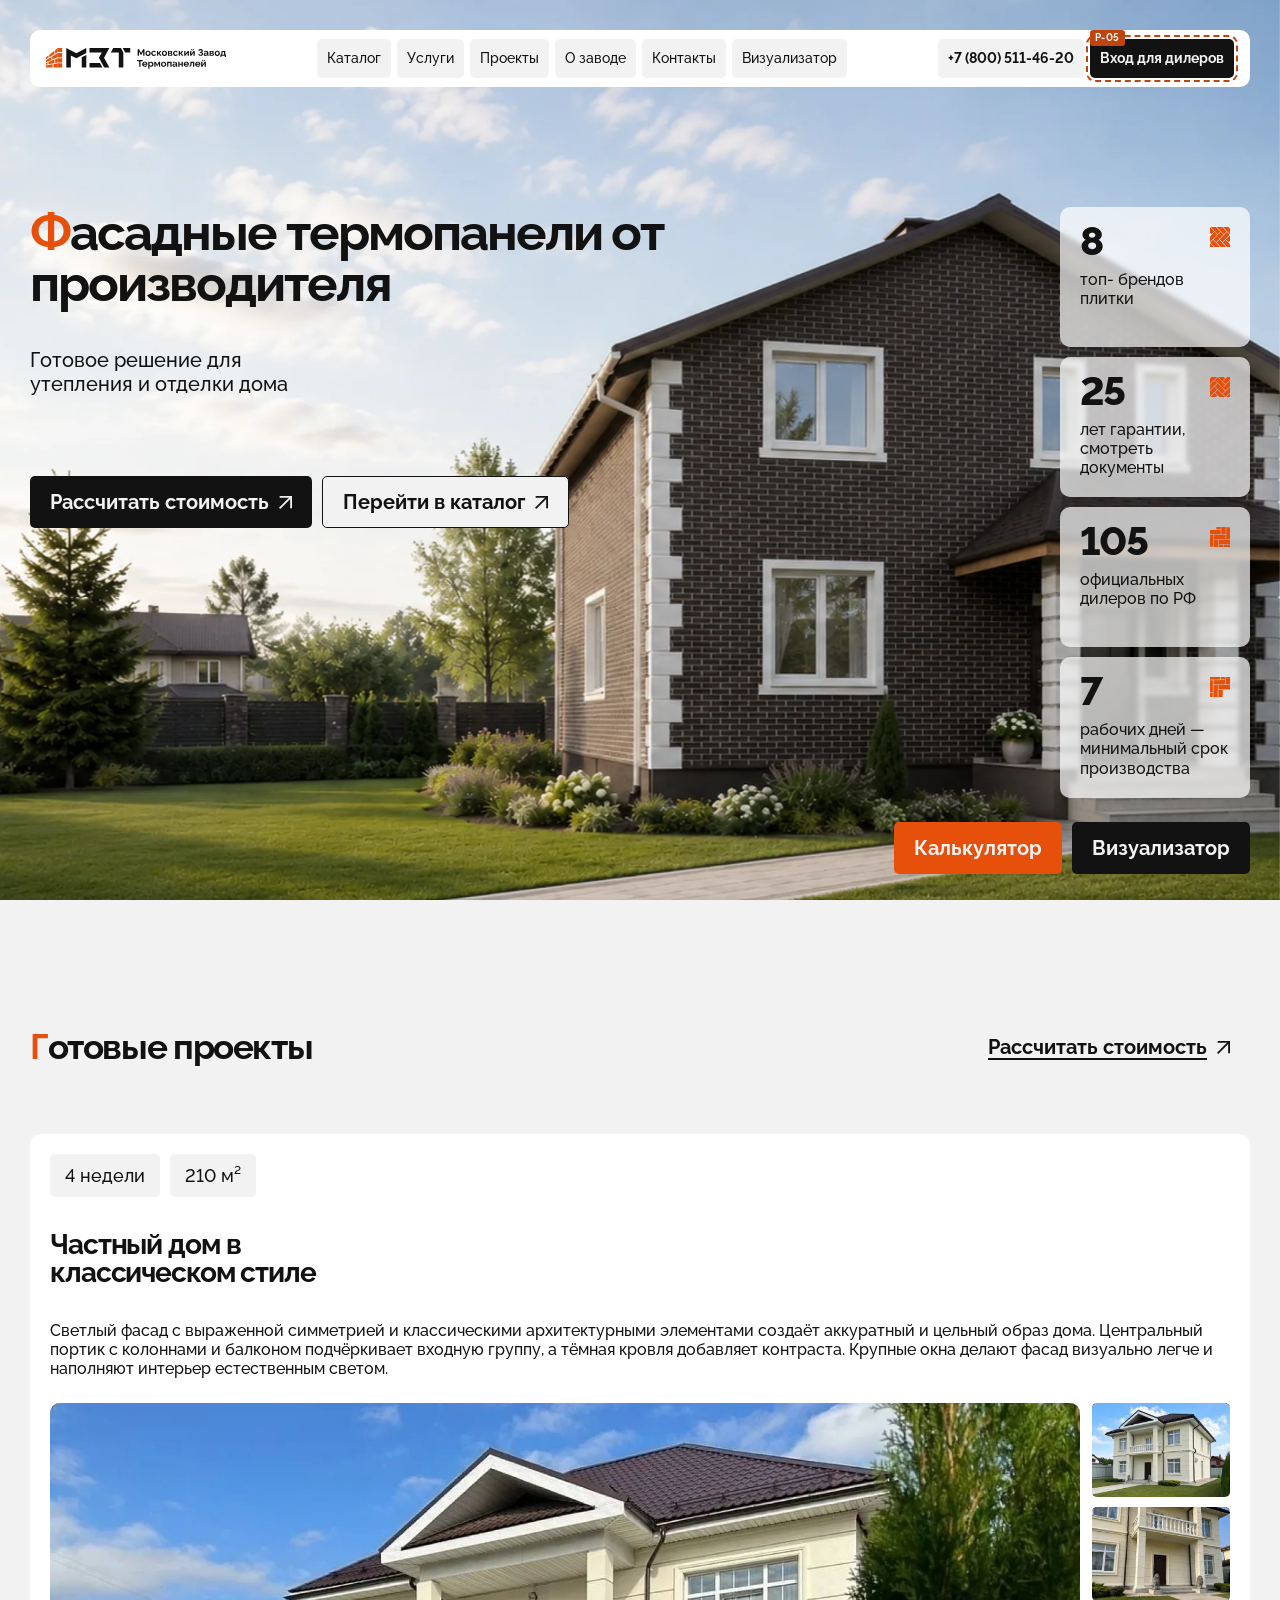
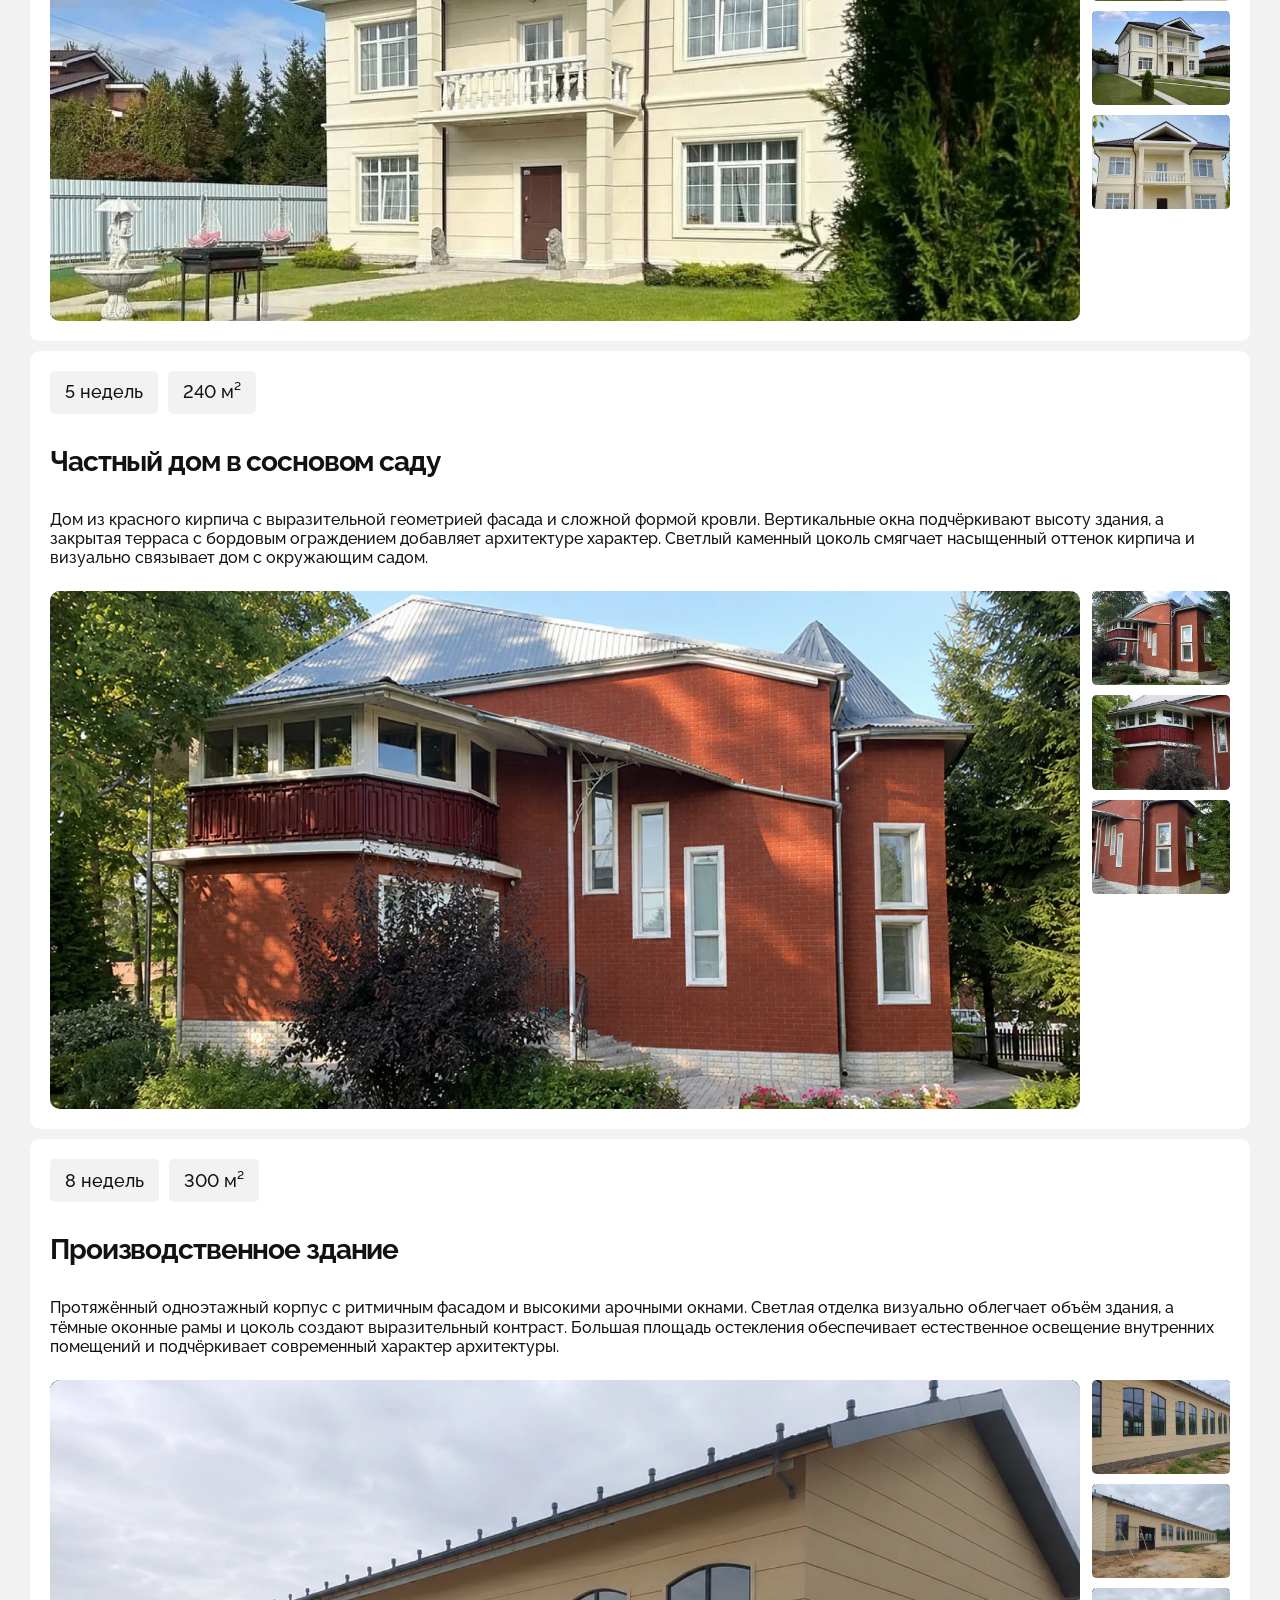
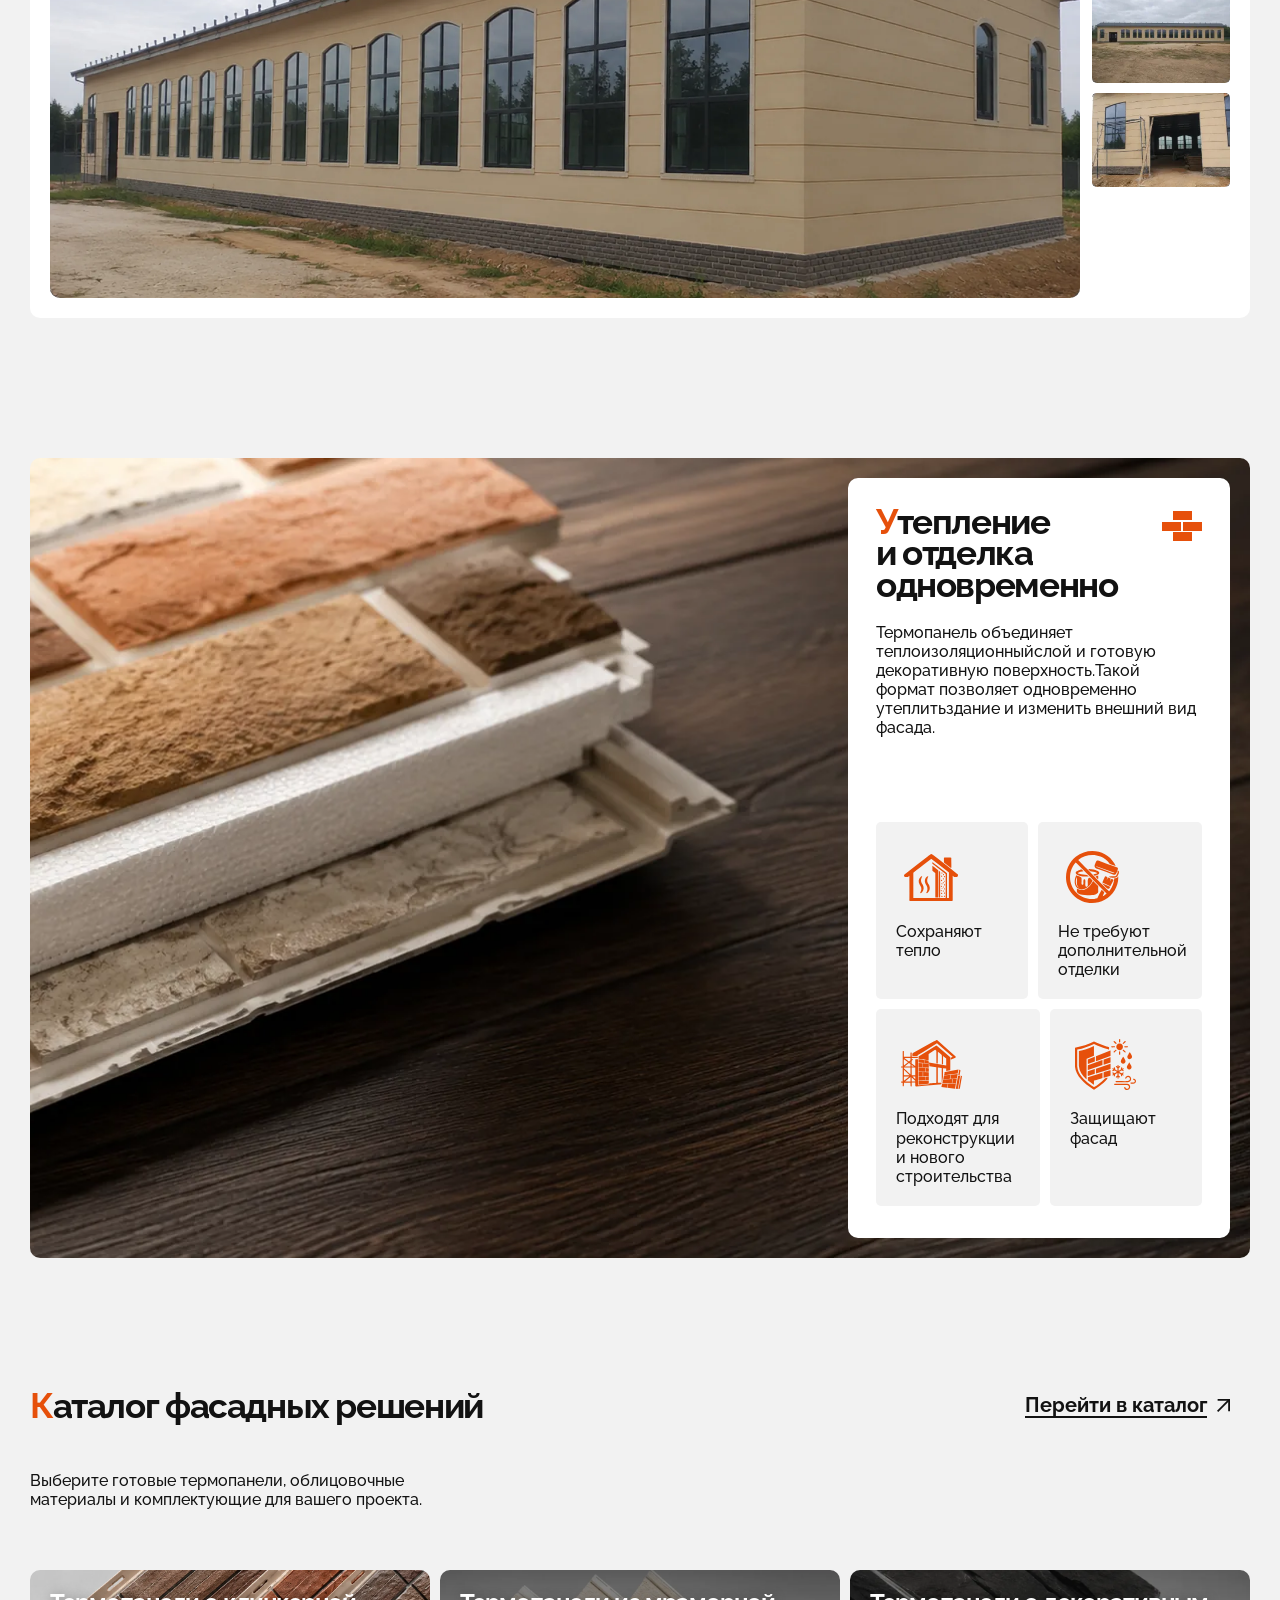
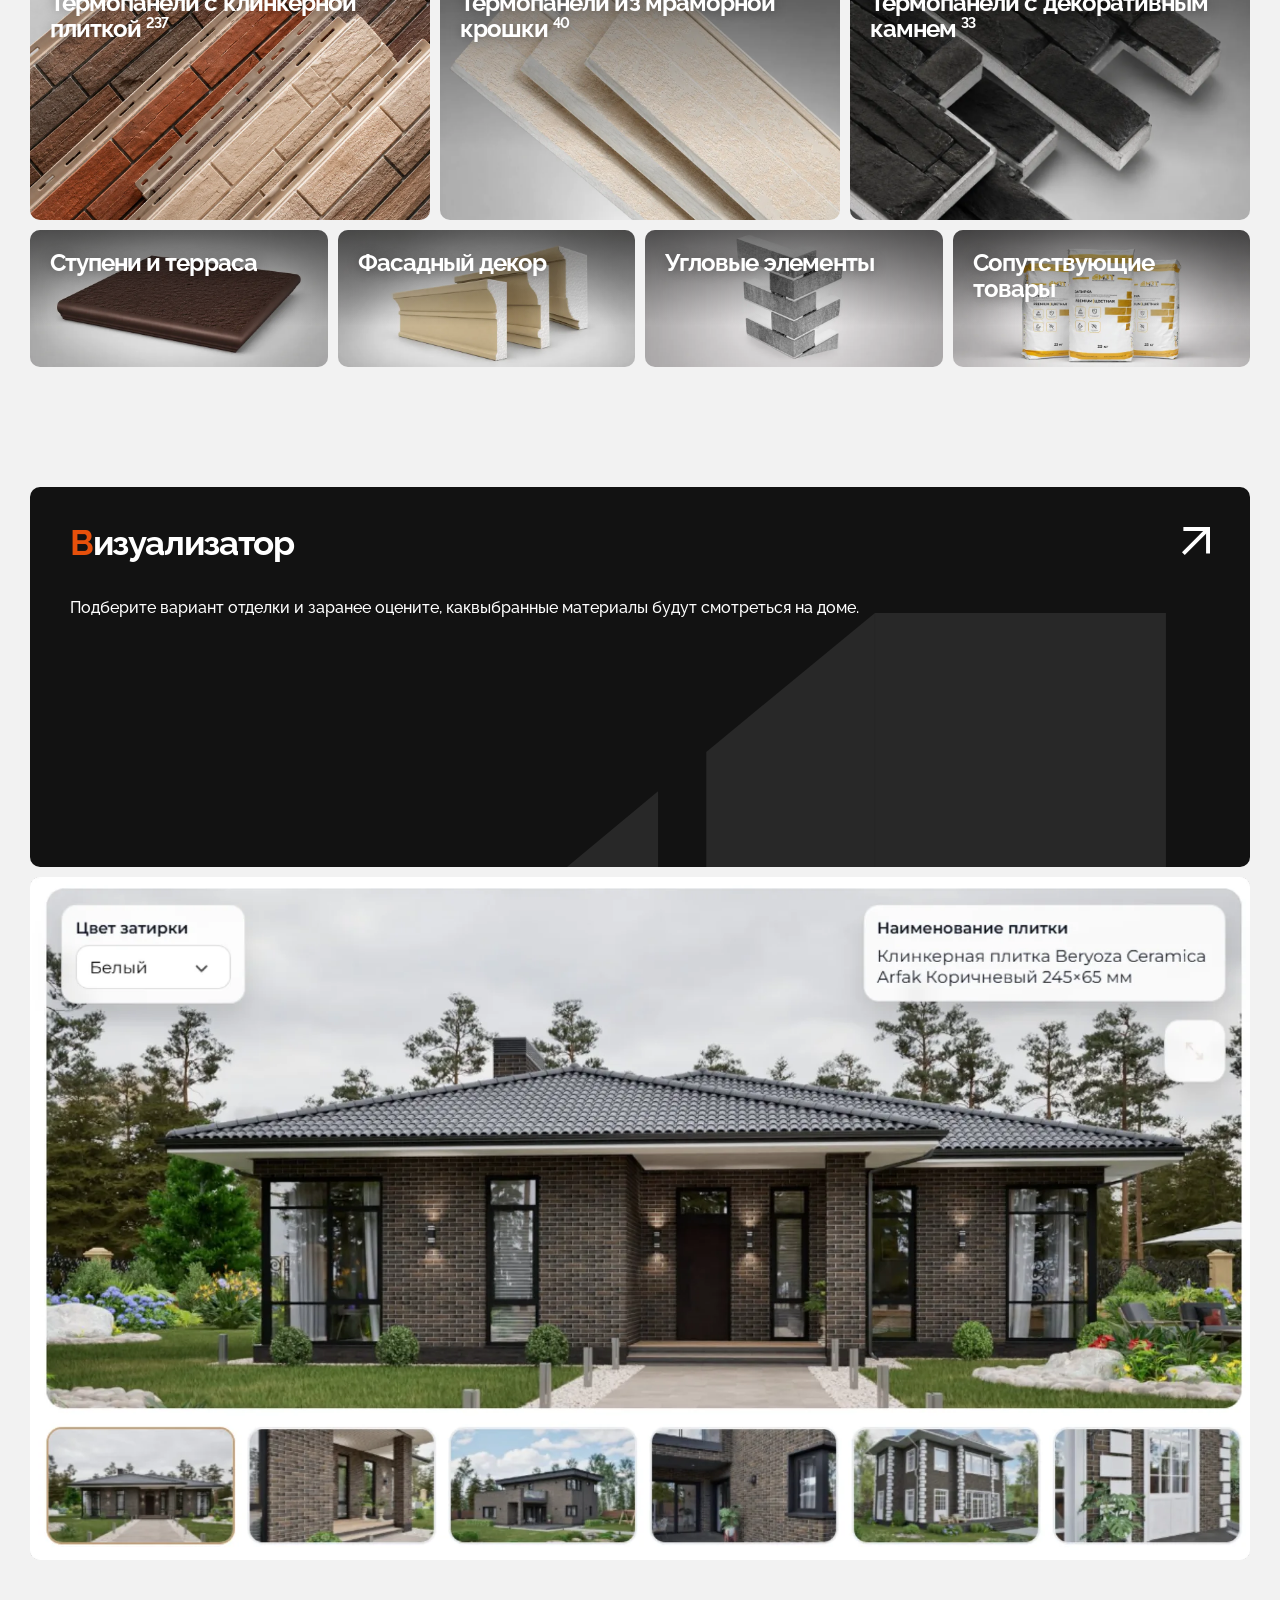
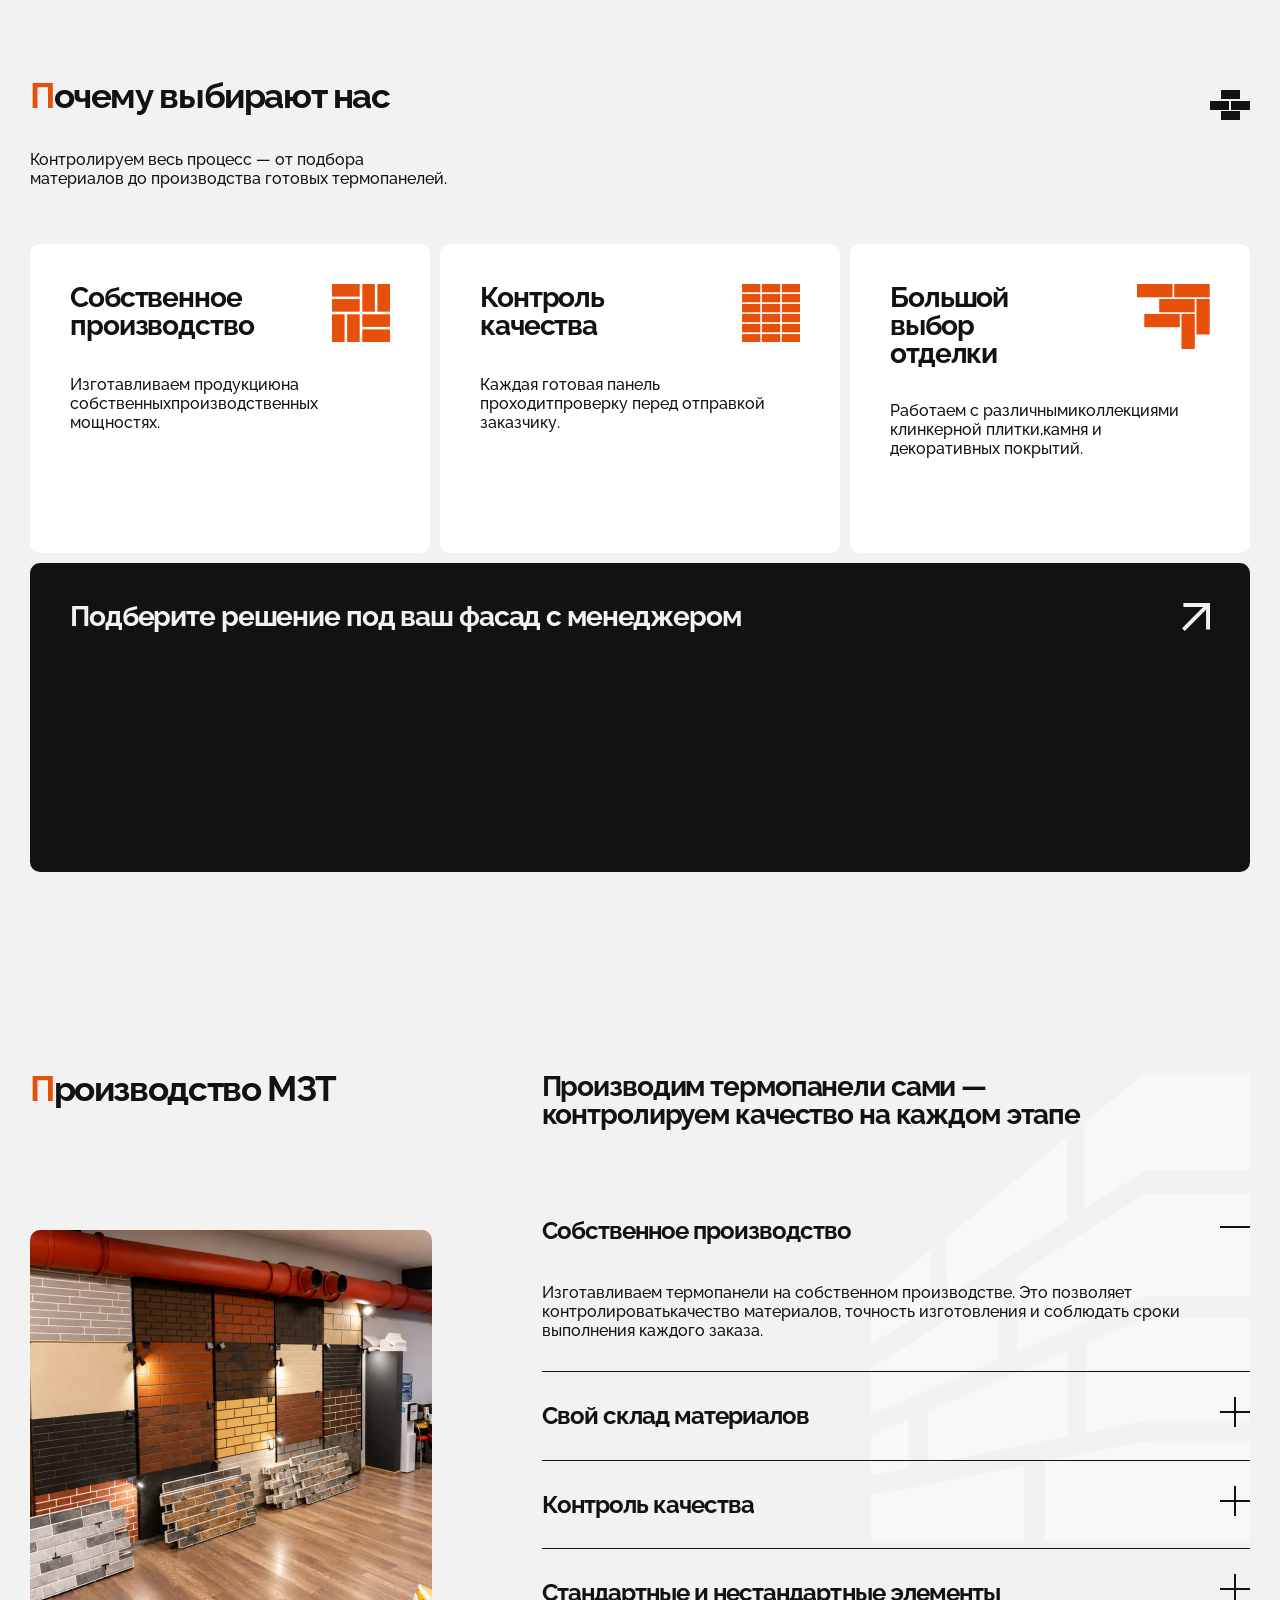
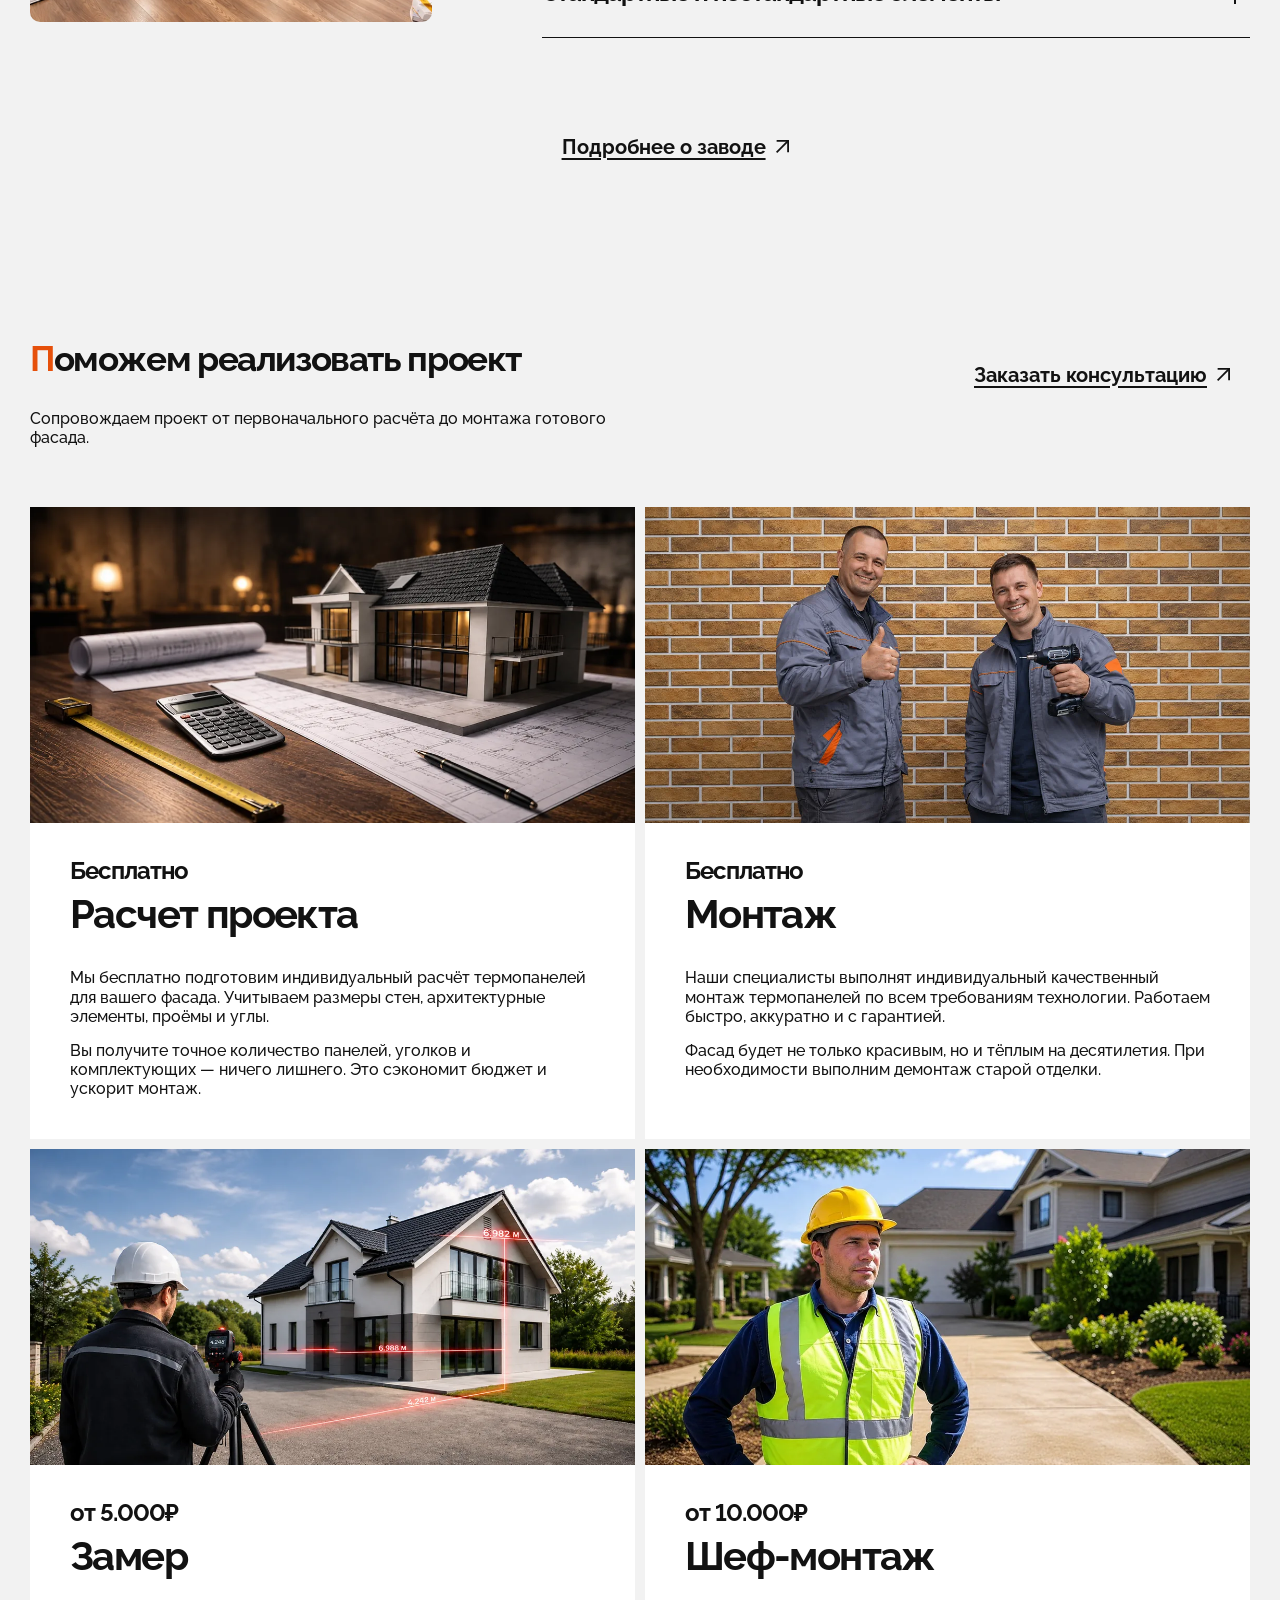
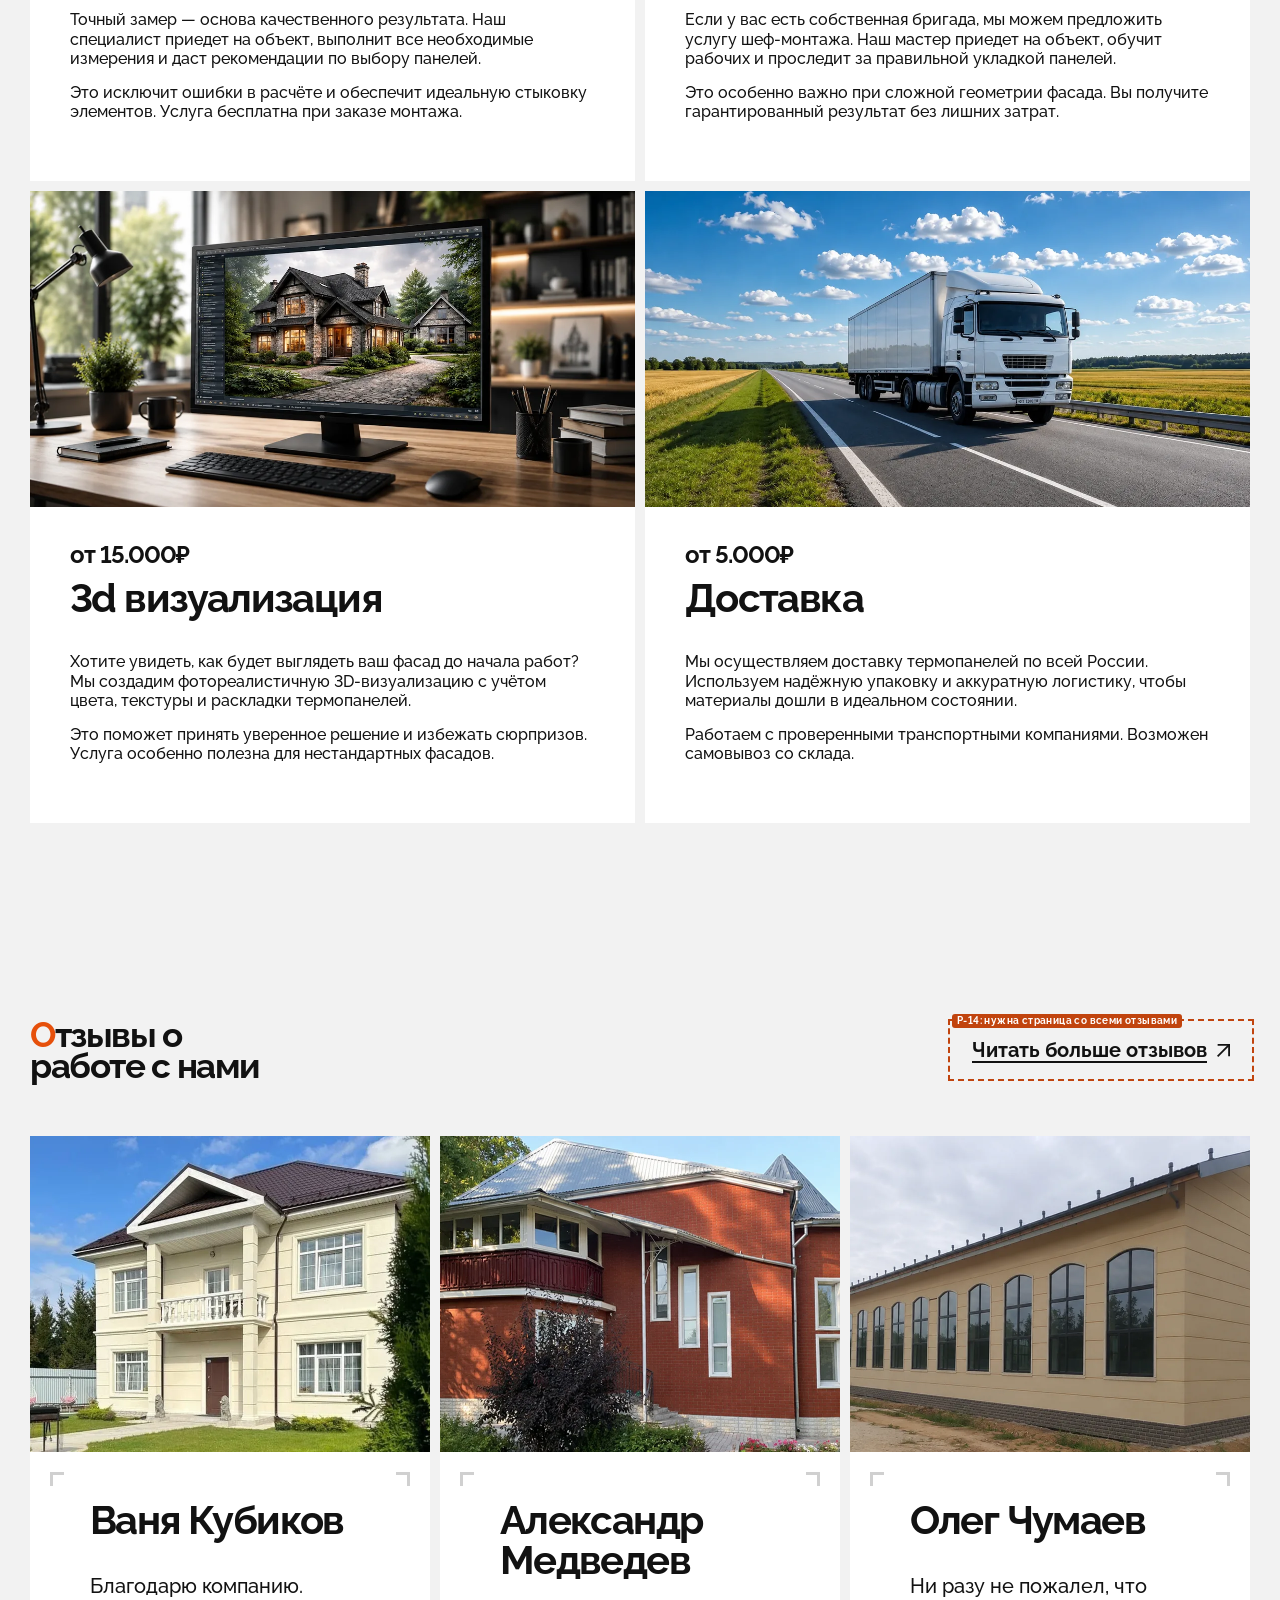
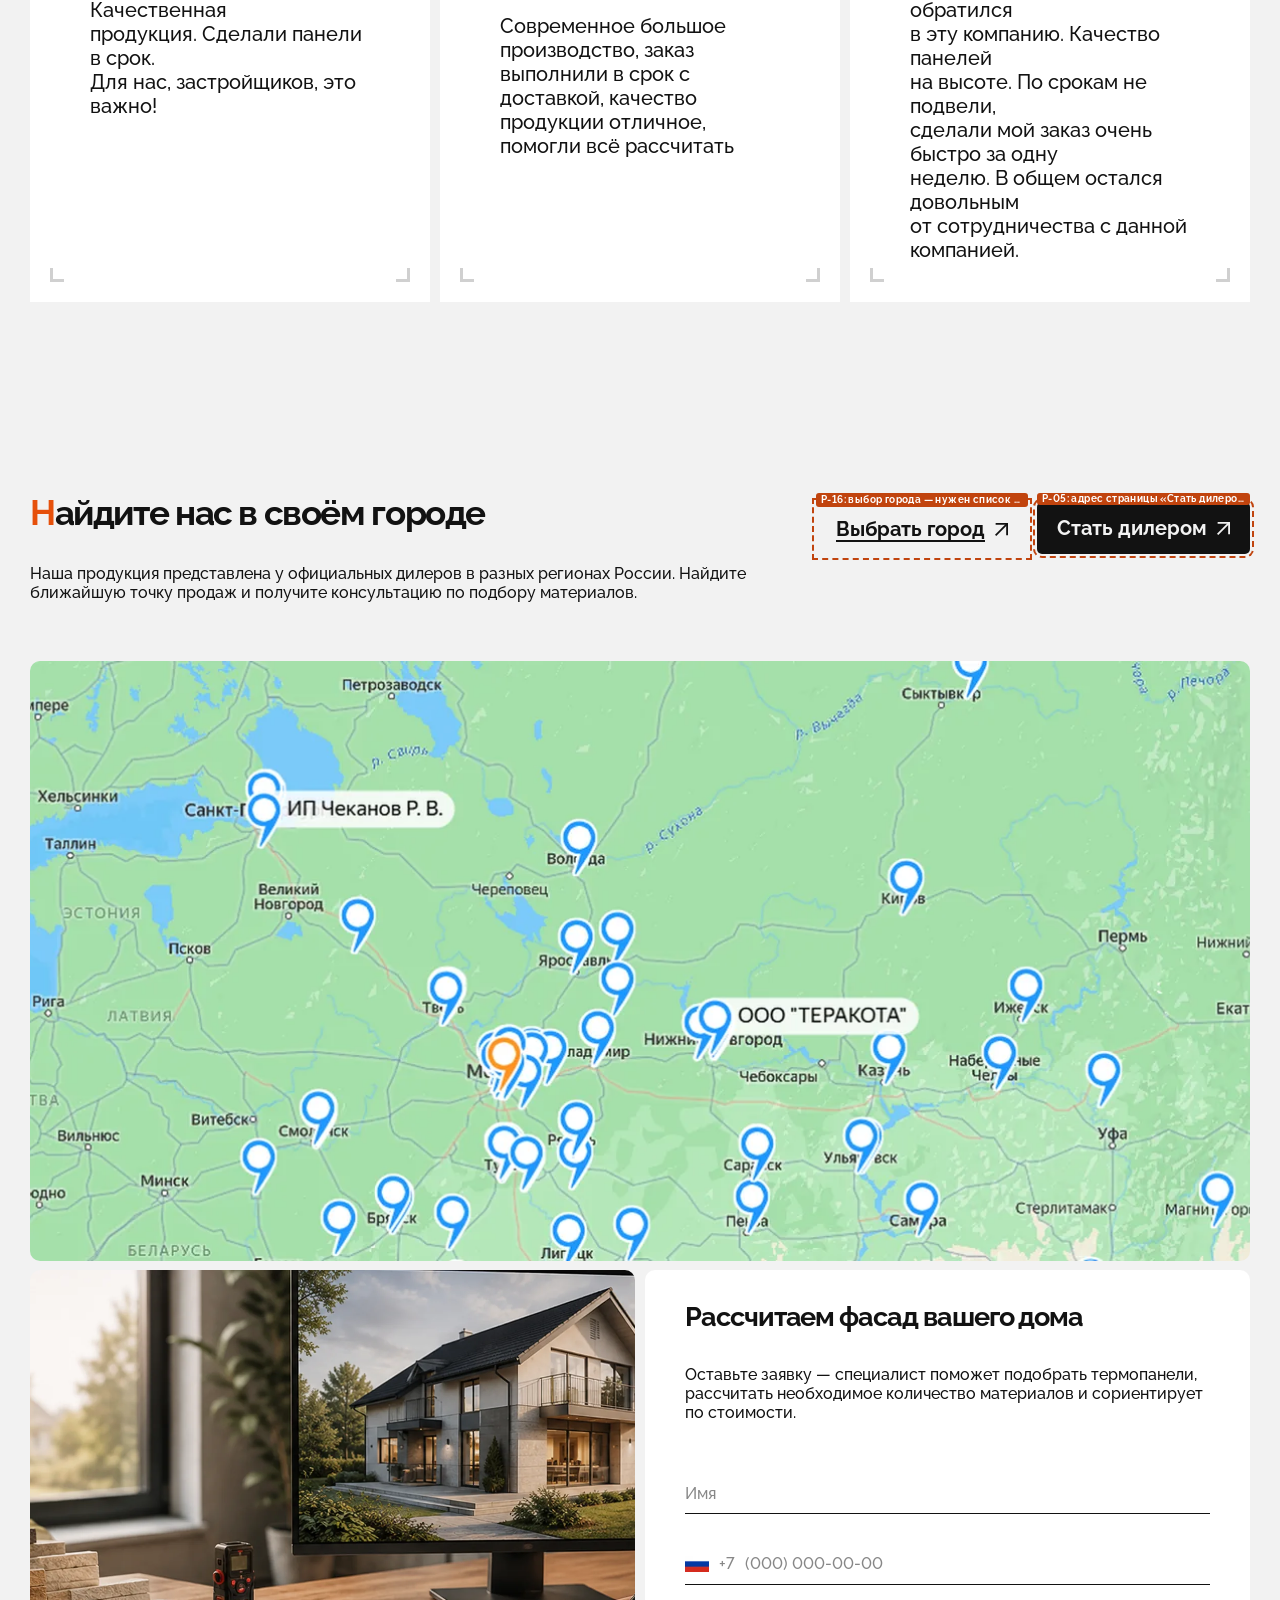
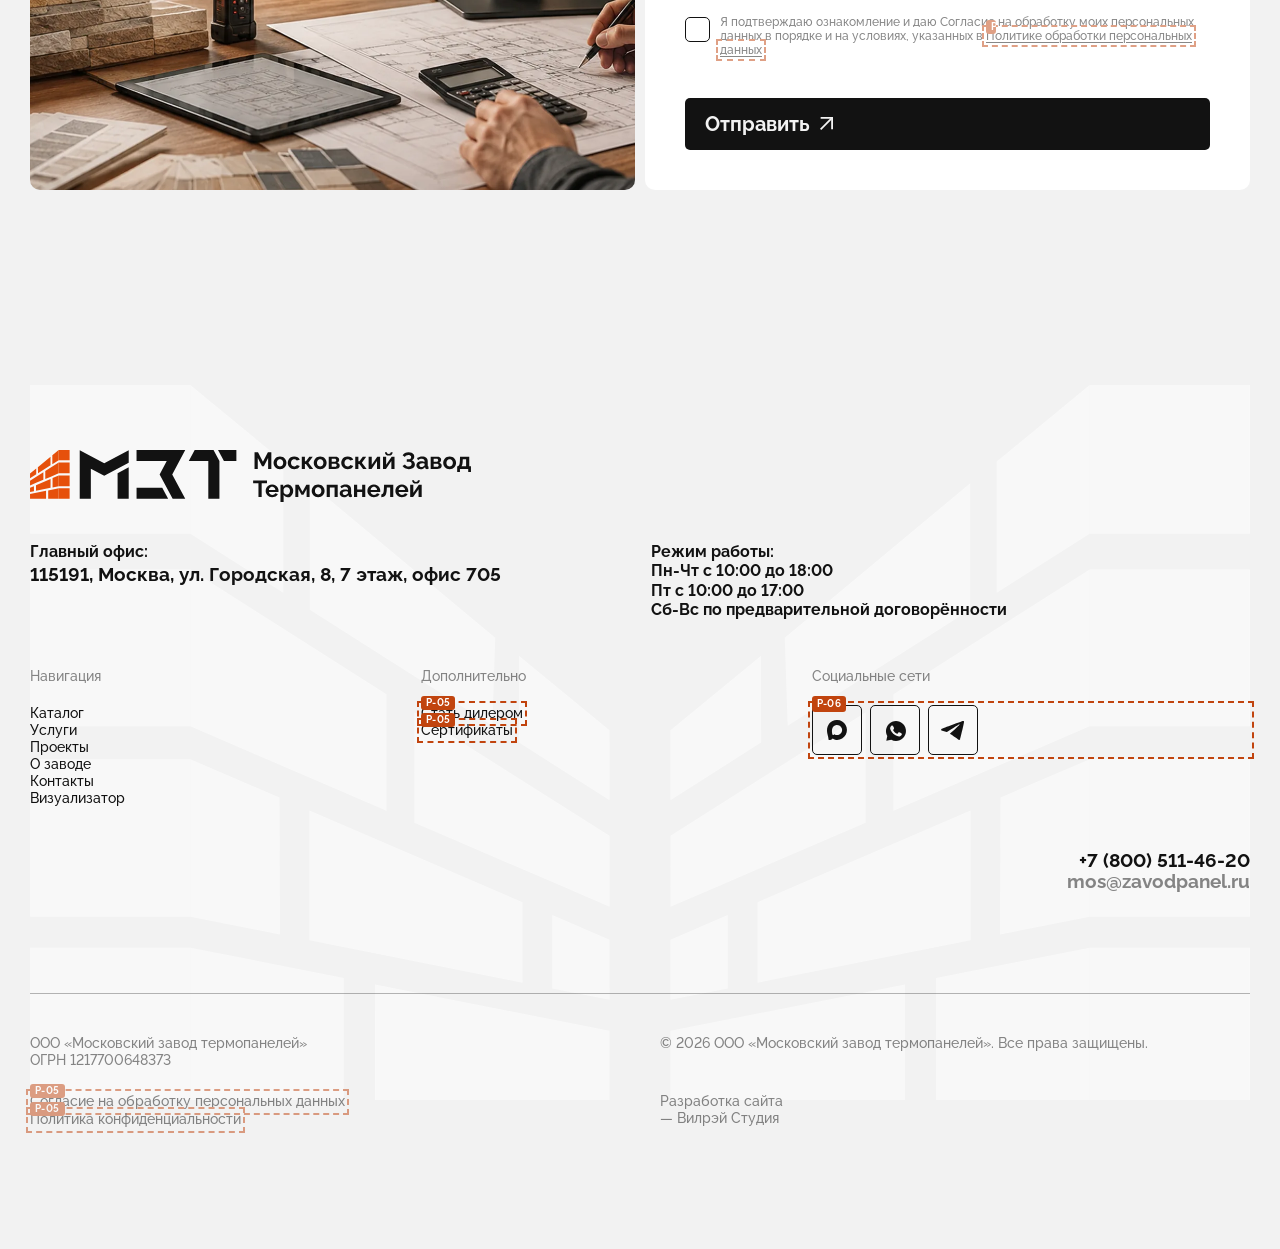
==== commit d279162c: "Добавить приближение фото по наведению в блоках 7, 8 и 9 Тот же приём, что в блоке 4 «Каталог фасадн" ====
--- a/prototype/index.html
+++ b/prototype/index.html
@@ -446,9 +446,11 @@
 
         <div class="prod__left">
           <h2 class="section-title"><span class="hero__title-accent">П</span>роизводство МЗТ</h2>
-          <img class="prod__photo" src="assets/sections/production.webp"
-               alt="Шоурум МЗТ: образцы термопанелей на стенде"
-               width="580" height="392" loading="lazy">
+          <div class="prod__photo-wrap">
+            <img class="prod__photo" src="assets/sections/production.webp"
+                 alt="Шоурум МЗТ: образцы термопанелей на стенде"
+                 width="580" height="392" loading="lazy">
+          </div>
         </div>
 
         <div class="prod__right">
--- a/prototype/css/sections.css
+++ b/prototype/css/sections.css
@@ -696,14 +696,22 @@
 .prod__left  { grid-column: 1; }
 .prod__right { grid-column: 3; position: relative; z-index: 1; }
 
-/* фото 580×392, скругление 10, отступ 168 от заголовка */
+/* фото 580×392, скругление 10, отступ 168 от заголовка.
+   Приближение при наведении — как в блоке 4 «Каталог фасадных решений»:
+   тот же масштаб и то же время перехода на фото похожего размера. */
+.prod__photo-wrap {
+  margin-top: 126px;     /* 131 минус накопленный полулид */
+  border-radius: var(--radius-lg);
+  overflow: hidden;
+}
 .prod__photo {
-  margin-top: 126px;     /* 131 минус накопленный полулид */
+  display: block;
   width: 100%;
   aspect-ratio: 580 / 392;
   object-fit: cover;
-  border-radius: var(--radius-lg);
-}
+  transition: transform 420ms var(--ease);
+}
+.prod__photo-wrap:hover .prod__photo { transform: scale(1.06); }
 
 /* 40px / вес 700 / интервал 100% / трекинг −4%, блок 1022×68 */
 .prod__title {
@@ -734,7 +742,14 @@
   cursor: pointer;
   color: var(--mzt-ink);
 }
-.acc__item:first-child .acc__head { padding-top: 0; padding-bottom: 0; }
+/* Раскрытая шапка теряет свой вертикальный отступ — его роль берёт
+   padding-top у показанного .acc__body ниже. Раньше это было завязано
+   на :first-child (в макете открыт только первый пункт), но аккордеон
+   кликабельный и открыть можно любой — тогда первый пункт, закрывшись,
+   оставался без отступов от .acc__head, а тот, что открылся, отступов
+   не получал вовсе. Правило должно следовать за состоянием, а не за
+   позицией в списке. */
+.acc__head[aria-expanded="true"] { padding-top: 0; padding-bottom: 0; }
 
 /* 24px / вес 700 / интервал 110% / трекинг −4% */
 .acc__title {
@@ -769,7 +784,7 @@
 }
 
 .acc__body { padding-bottom: 30px; }
-.acc__item:first-child .acc__body { padding-top: 40px; }
+.acc__body:not([hidden]) { padding-top: 40px; }
 
 .acc__body p {
   font-size: 16px;
@@ -804,7 +819,7 @@
   .prod { padding-top: 120px; }
   .prod__row { grid-template-columns: 1fr; gap: 40px; }
   .prod__left, .prod__right { grid-column: 1; }
-  .prod__photo { margin-top: 40px; }
+  .prod__photo-wrap { margin-top: 40px; }
   .acc { margin-top: 40px; }
   .prod__decor { display: none; }
 }
@@ -845,14 +860,18 @@
   flex-direction: column;
   min-height: 632px;  /* высота из макета, но не жёсткая: текст может вырасти */
   background: #FFFFFF;
-}
-
+  overflow: hidden;   /* держит увеличенное при наведении фото в рамках карточки */
+}
+
+/* Приближение при наведении — как в блоке 4 «Каталог фасадных решений» */
 .svc__photo {
   display: block;
   width: 100%;
   aspect-ratio: 581 / 316;
   object-fit: cover;
-}
+  transition: transform 420ms var(--ease);
+}
+.svc:hover .svc__photo { transform: scale(1.06); }
 
 .svc__body { padding: 35px 40px 40px; }
 
@@ -921,14 +940,18 @@
   flex-direction: column;
   min-height: 632px;
   background: #FFFFFF;
-}
-
+  overflow: hidden;   /* держит увеличенное при наведении фото в рамках карточки */
+}
+
+/* Приближение при наведении — как в блоке 4 «Каталог фасадных решений» */
 .rev__photo {
   display: block;
   width: 100%;
   aspect-ratio: 581 / 316;
   object-fit: cover;
-}
+  transition: transform 420ms var(--ease);
+}
+.rev:hover .rev__photo { transform: scale(1.06); }
 
 .rev__body {
   position: relative;
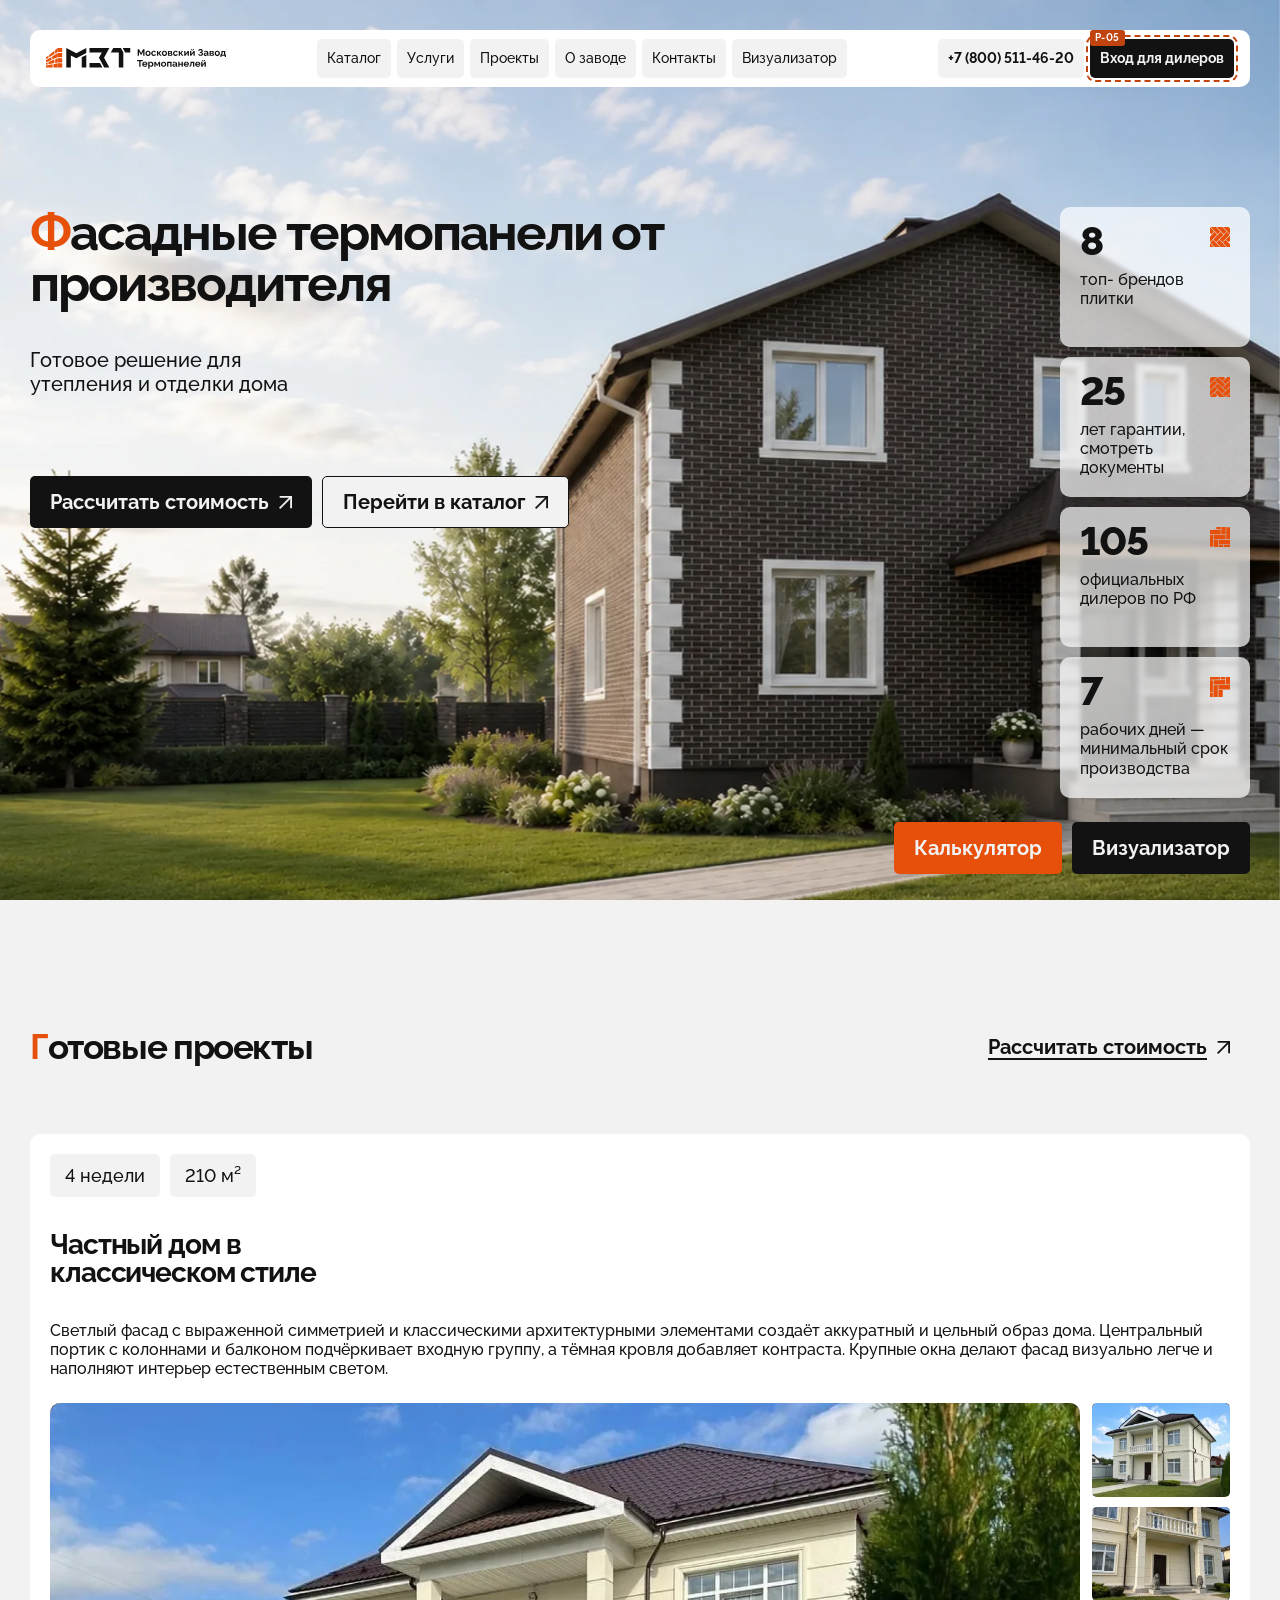
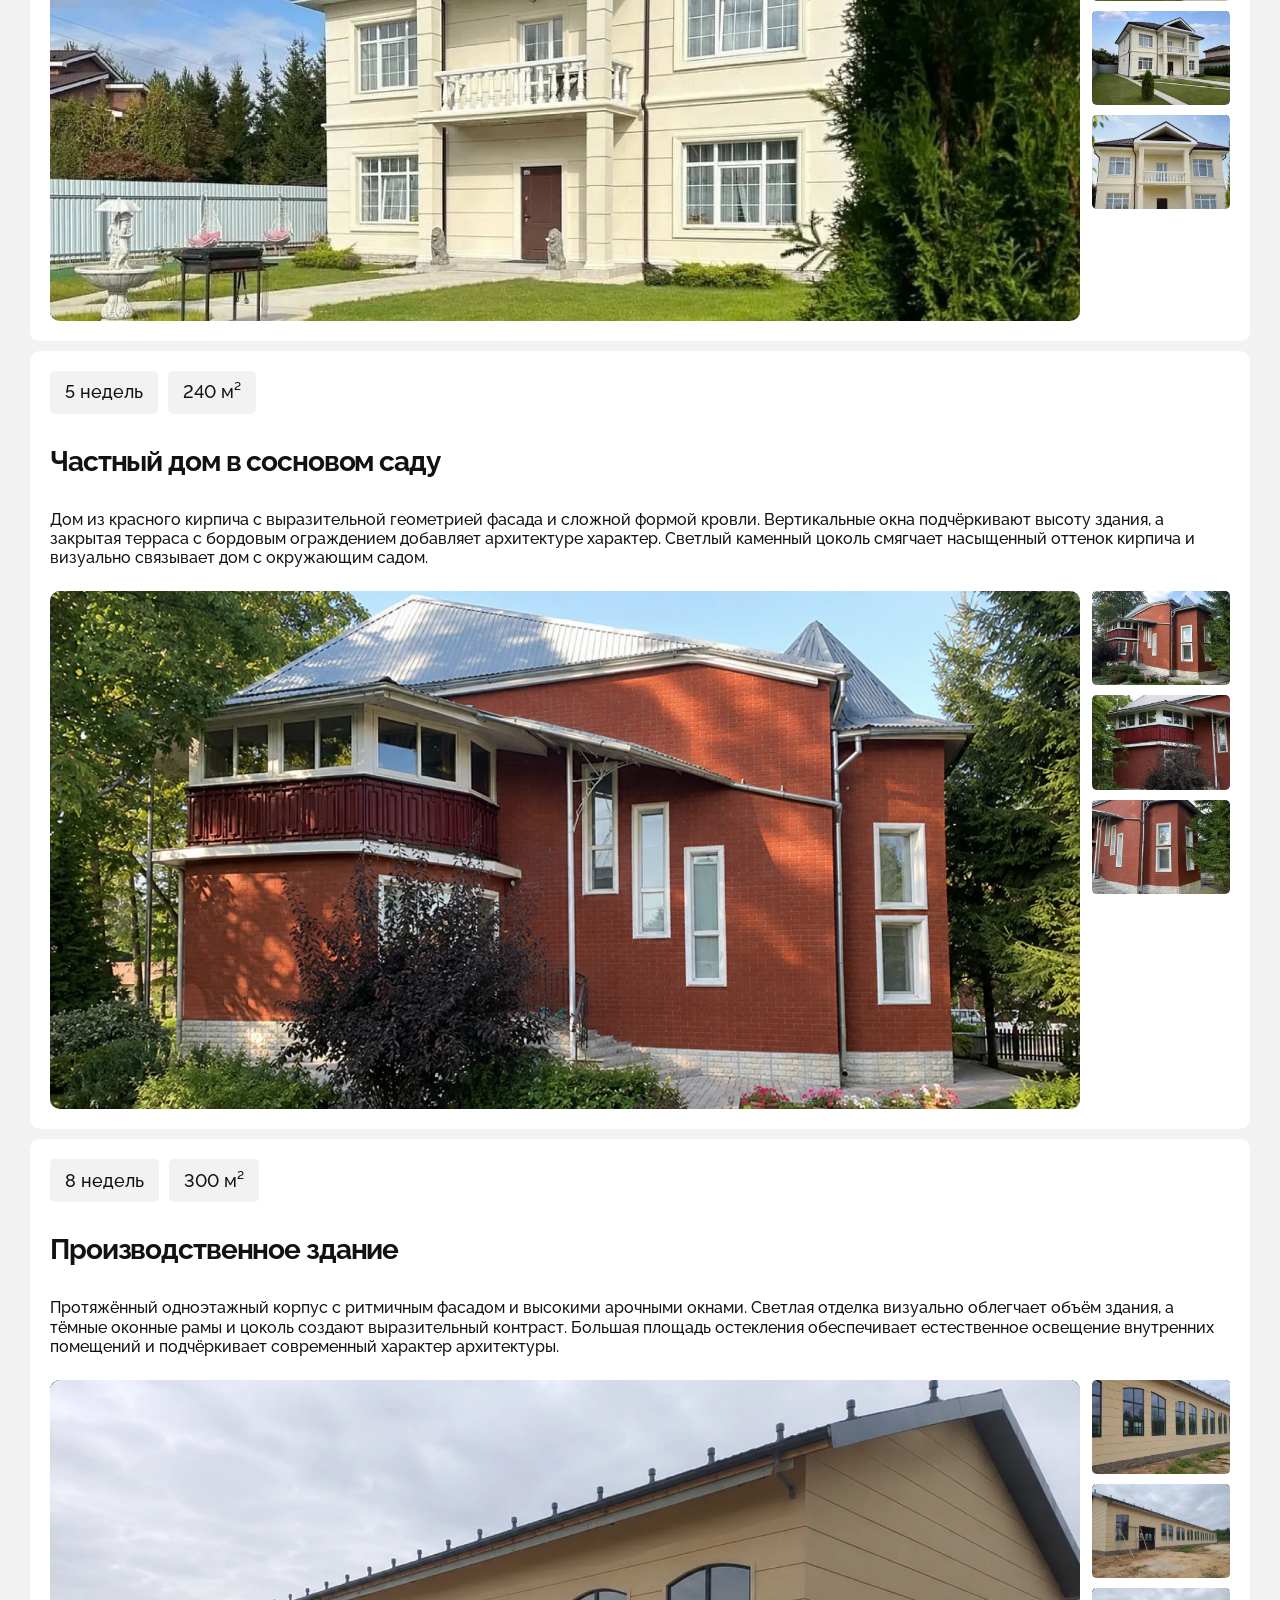
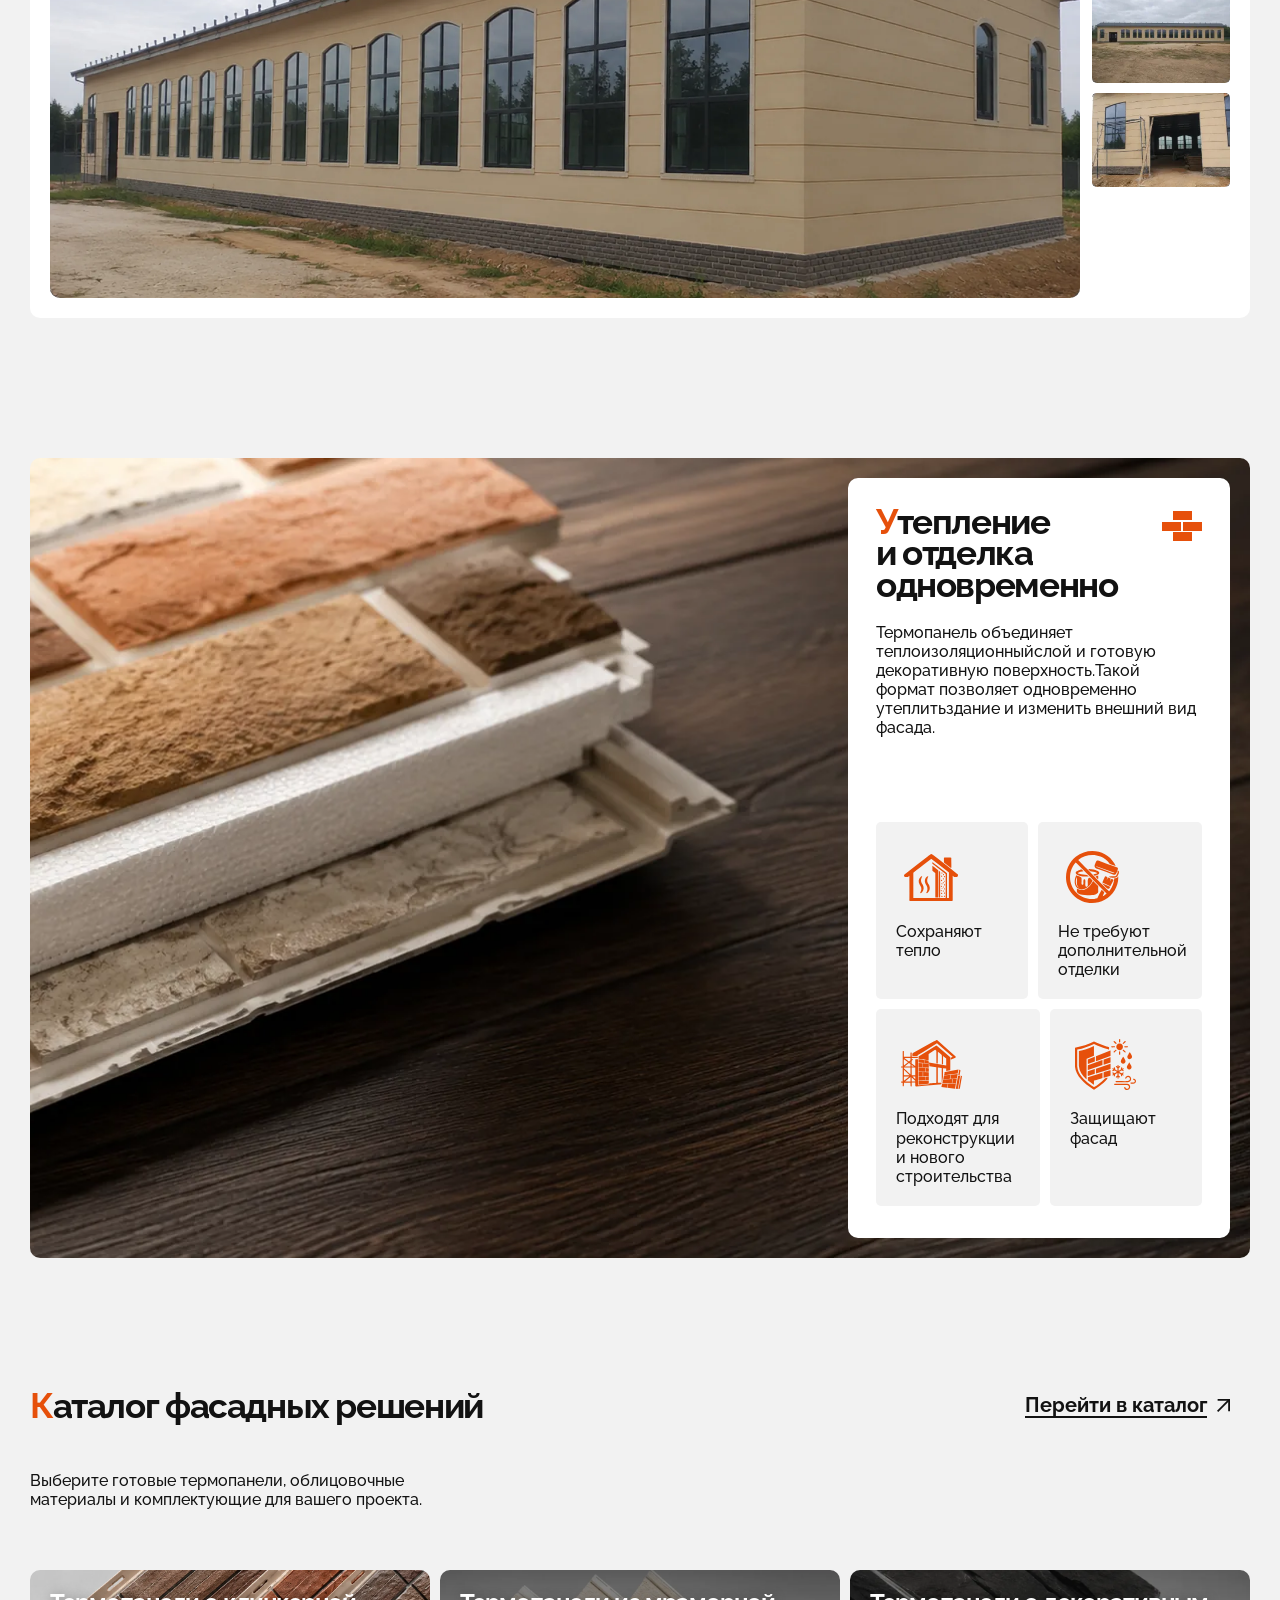
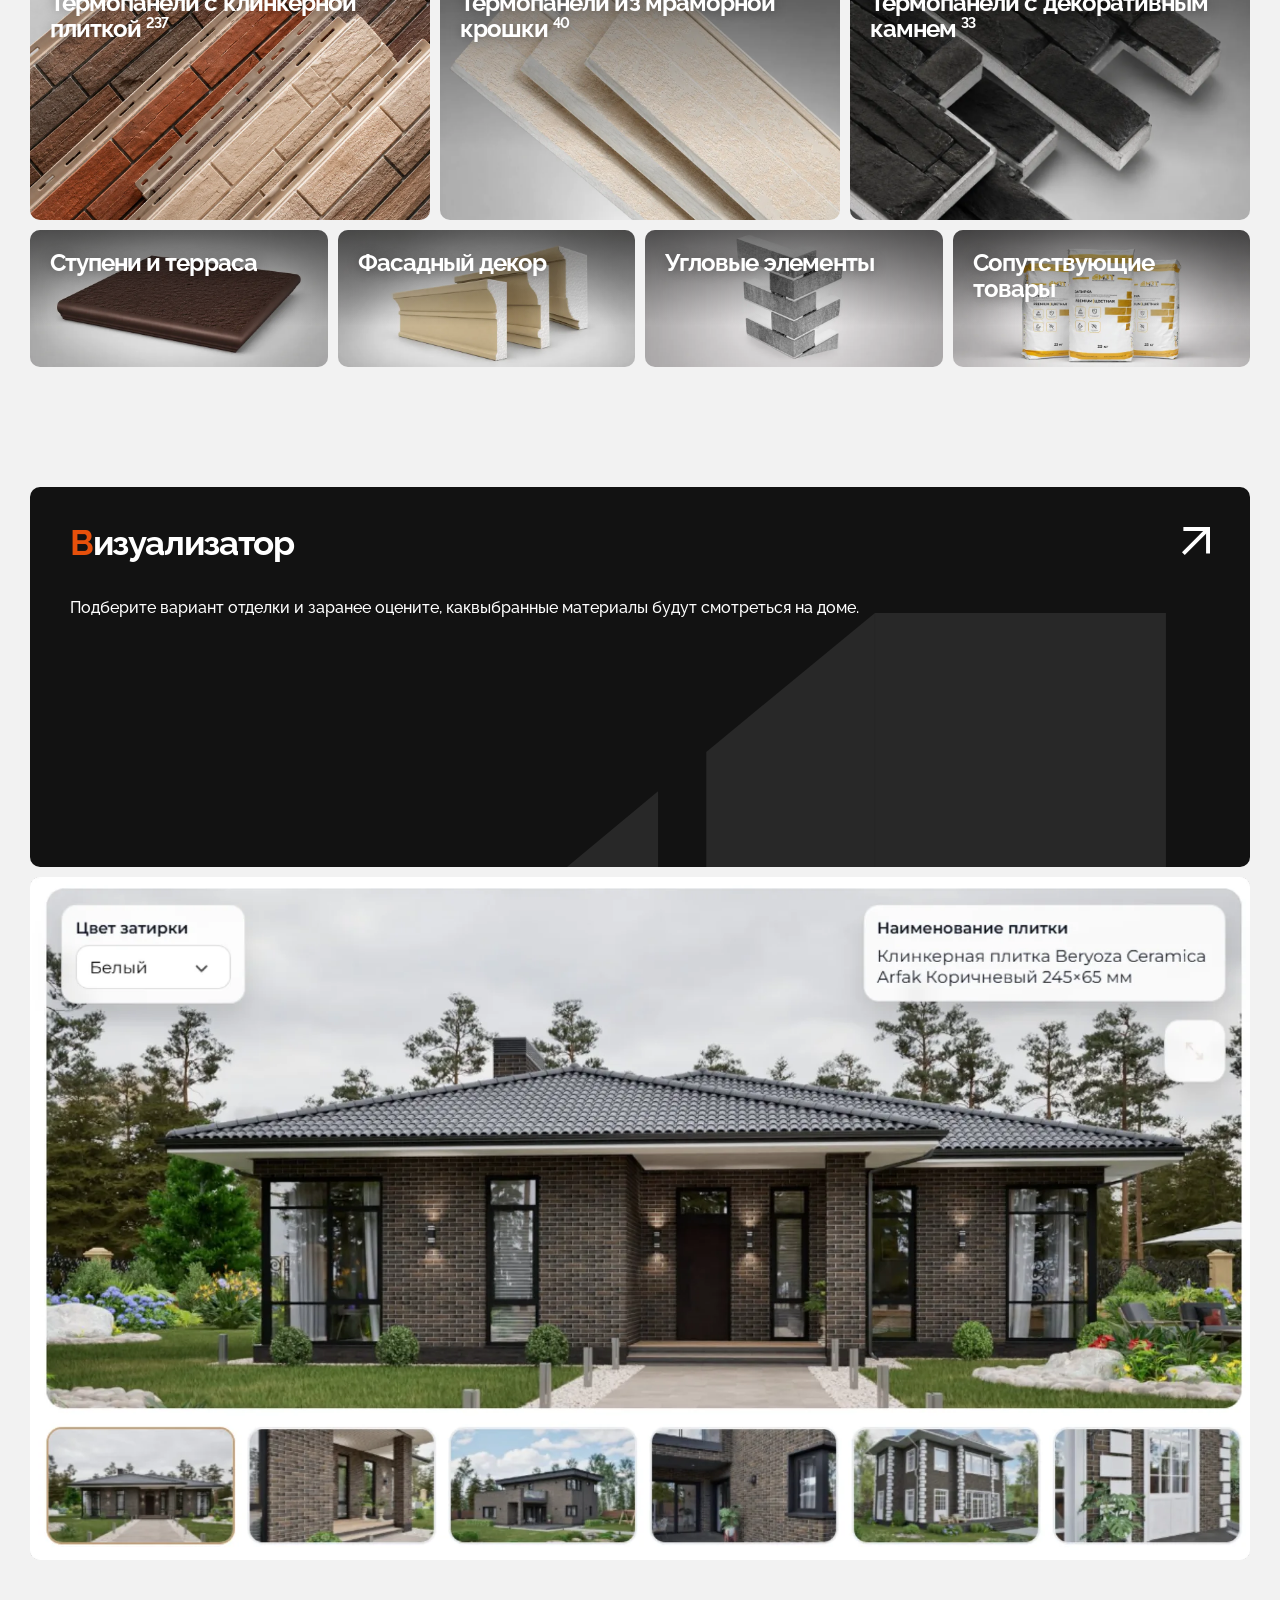
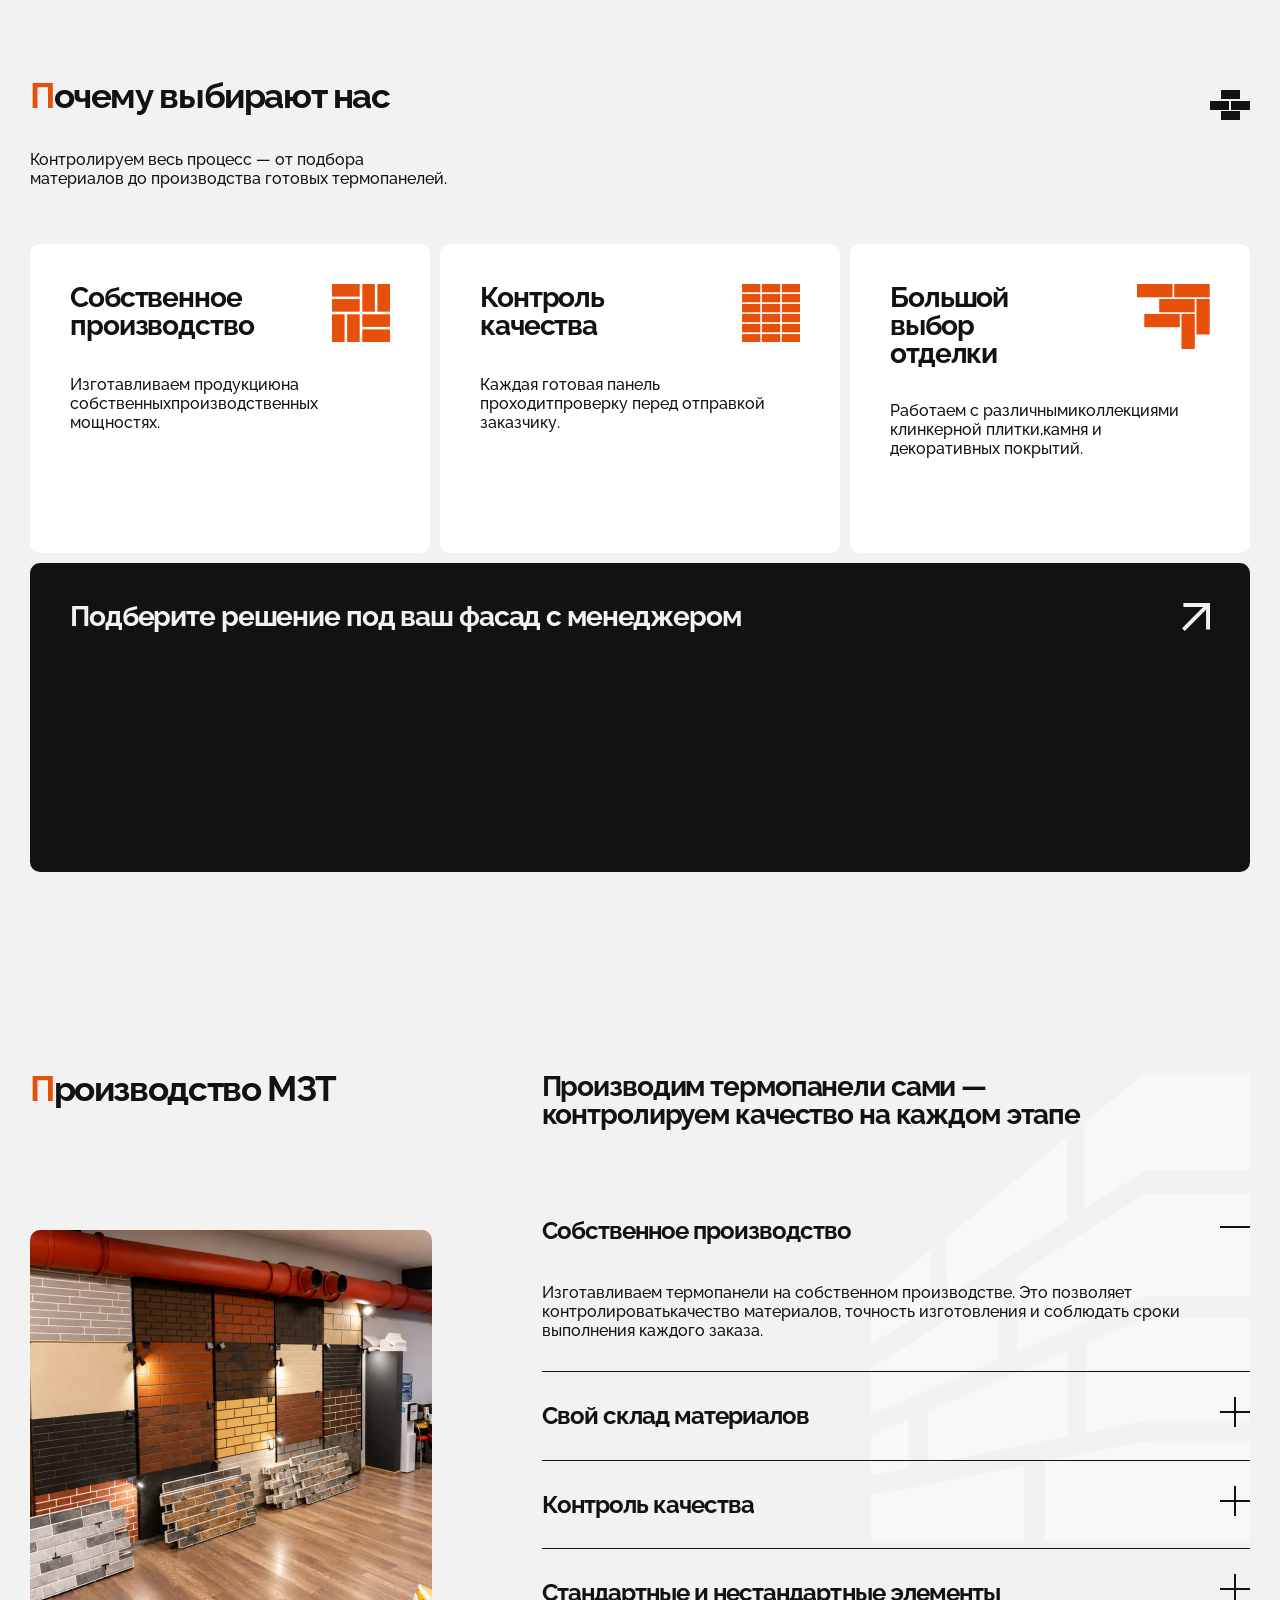
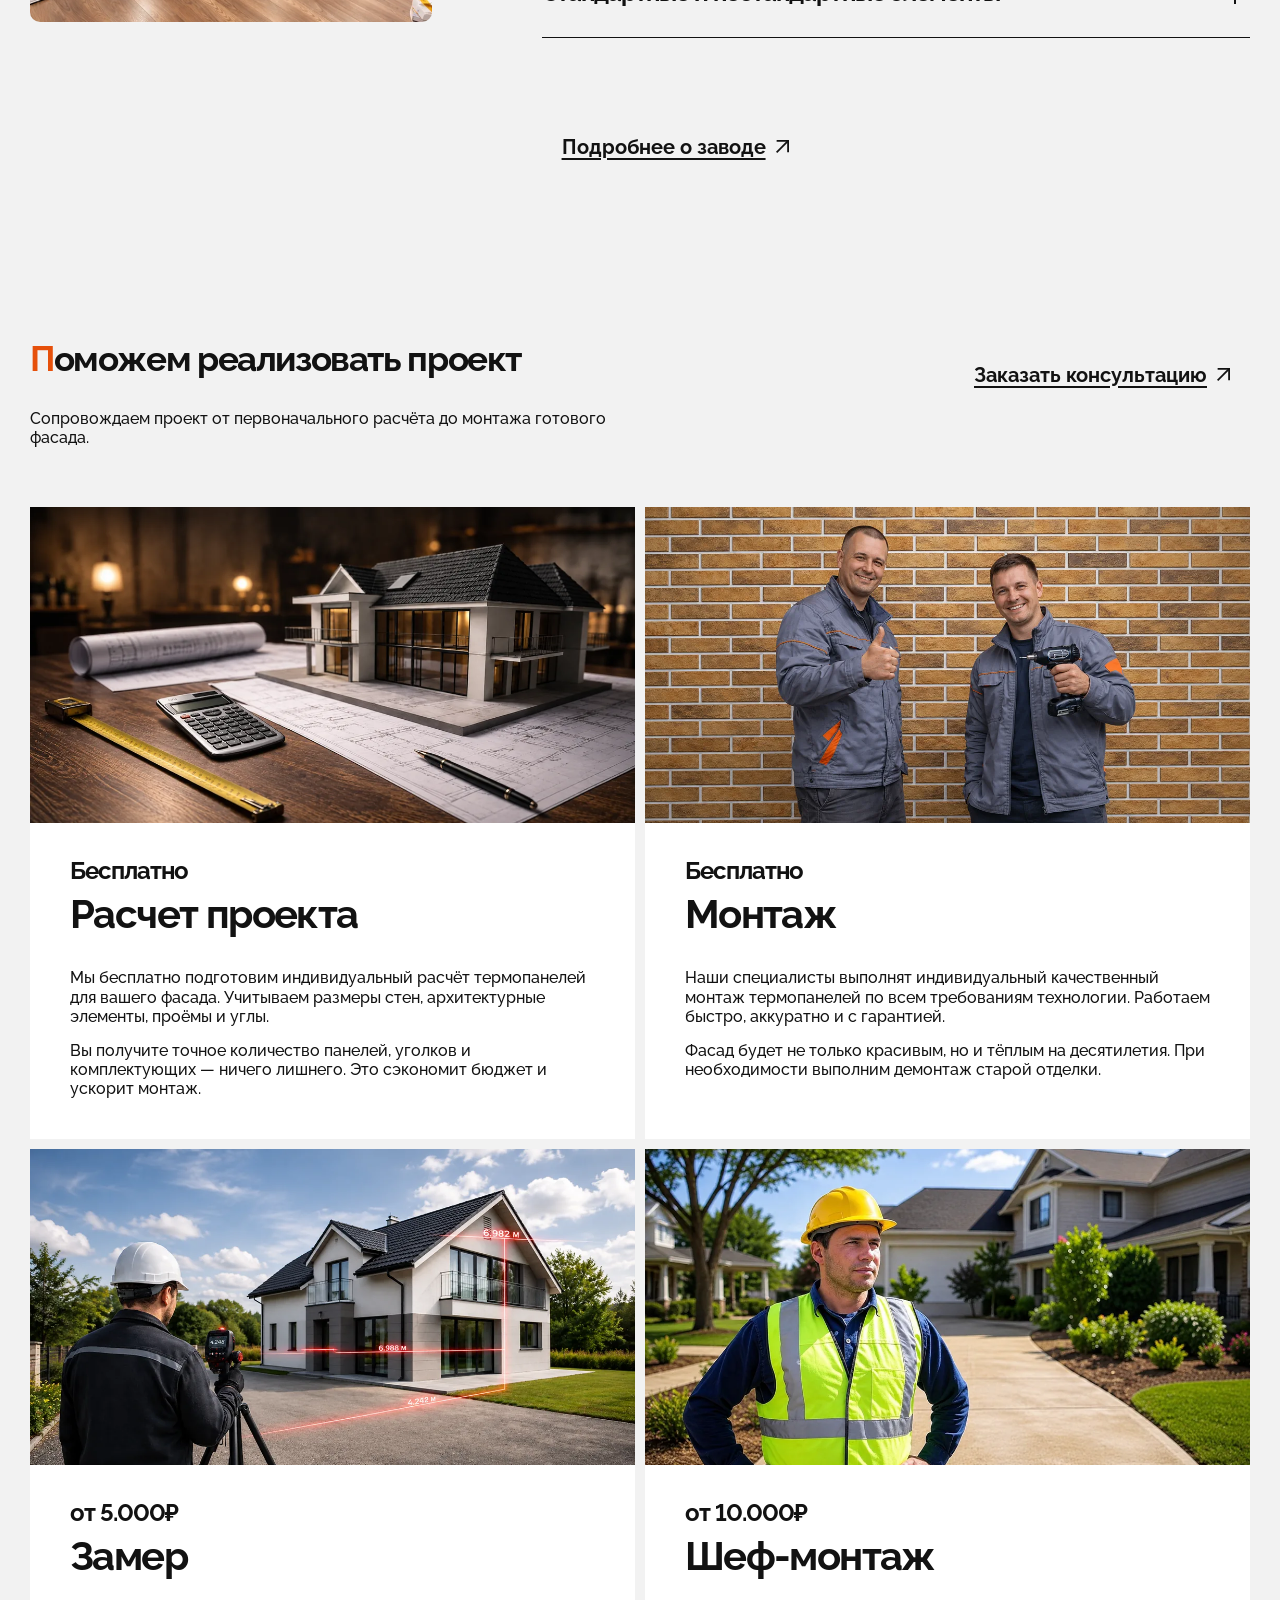
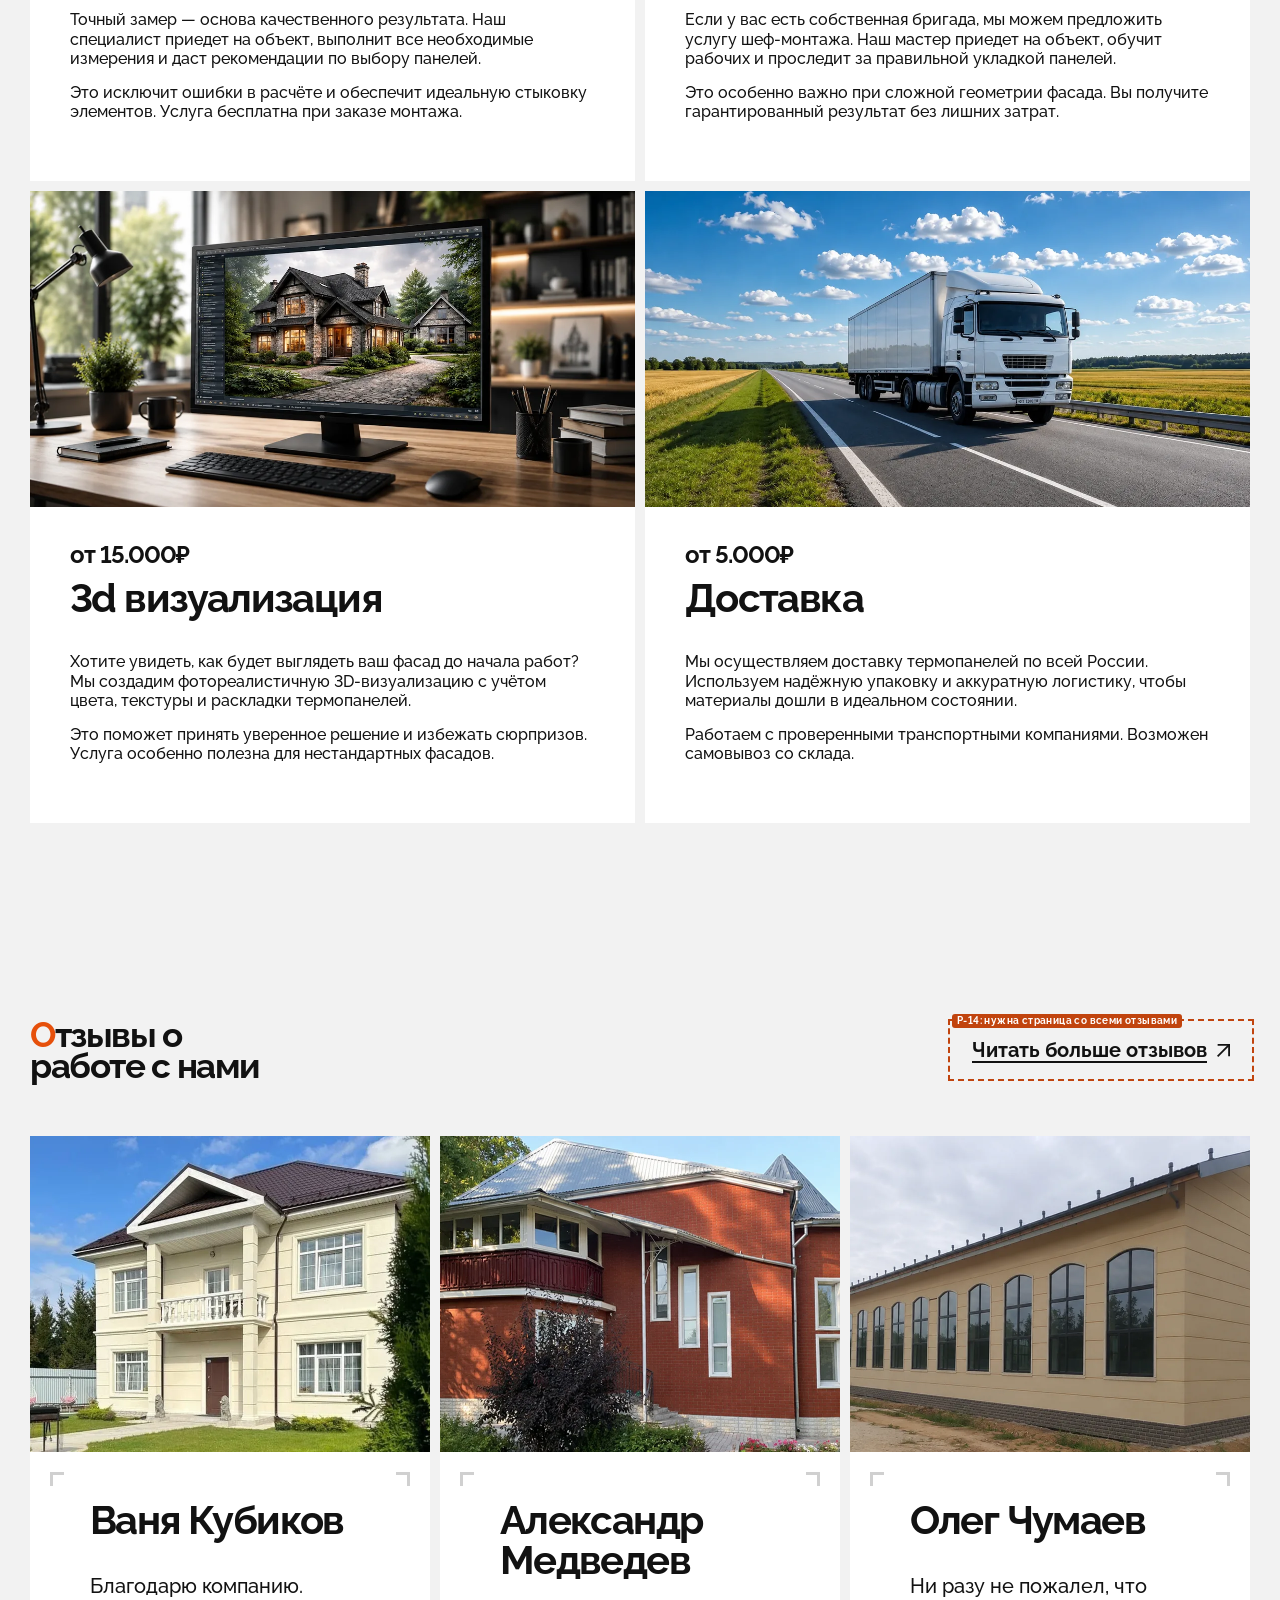
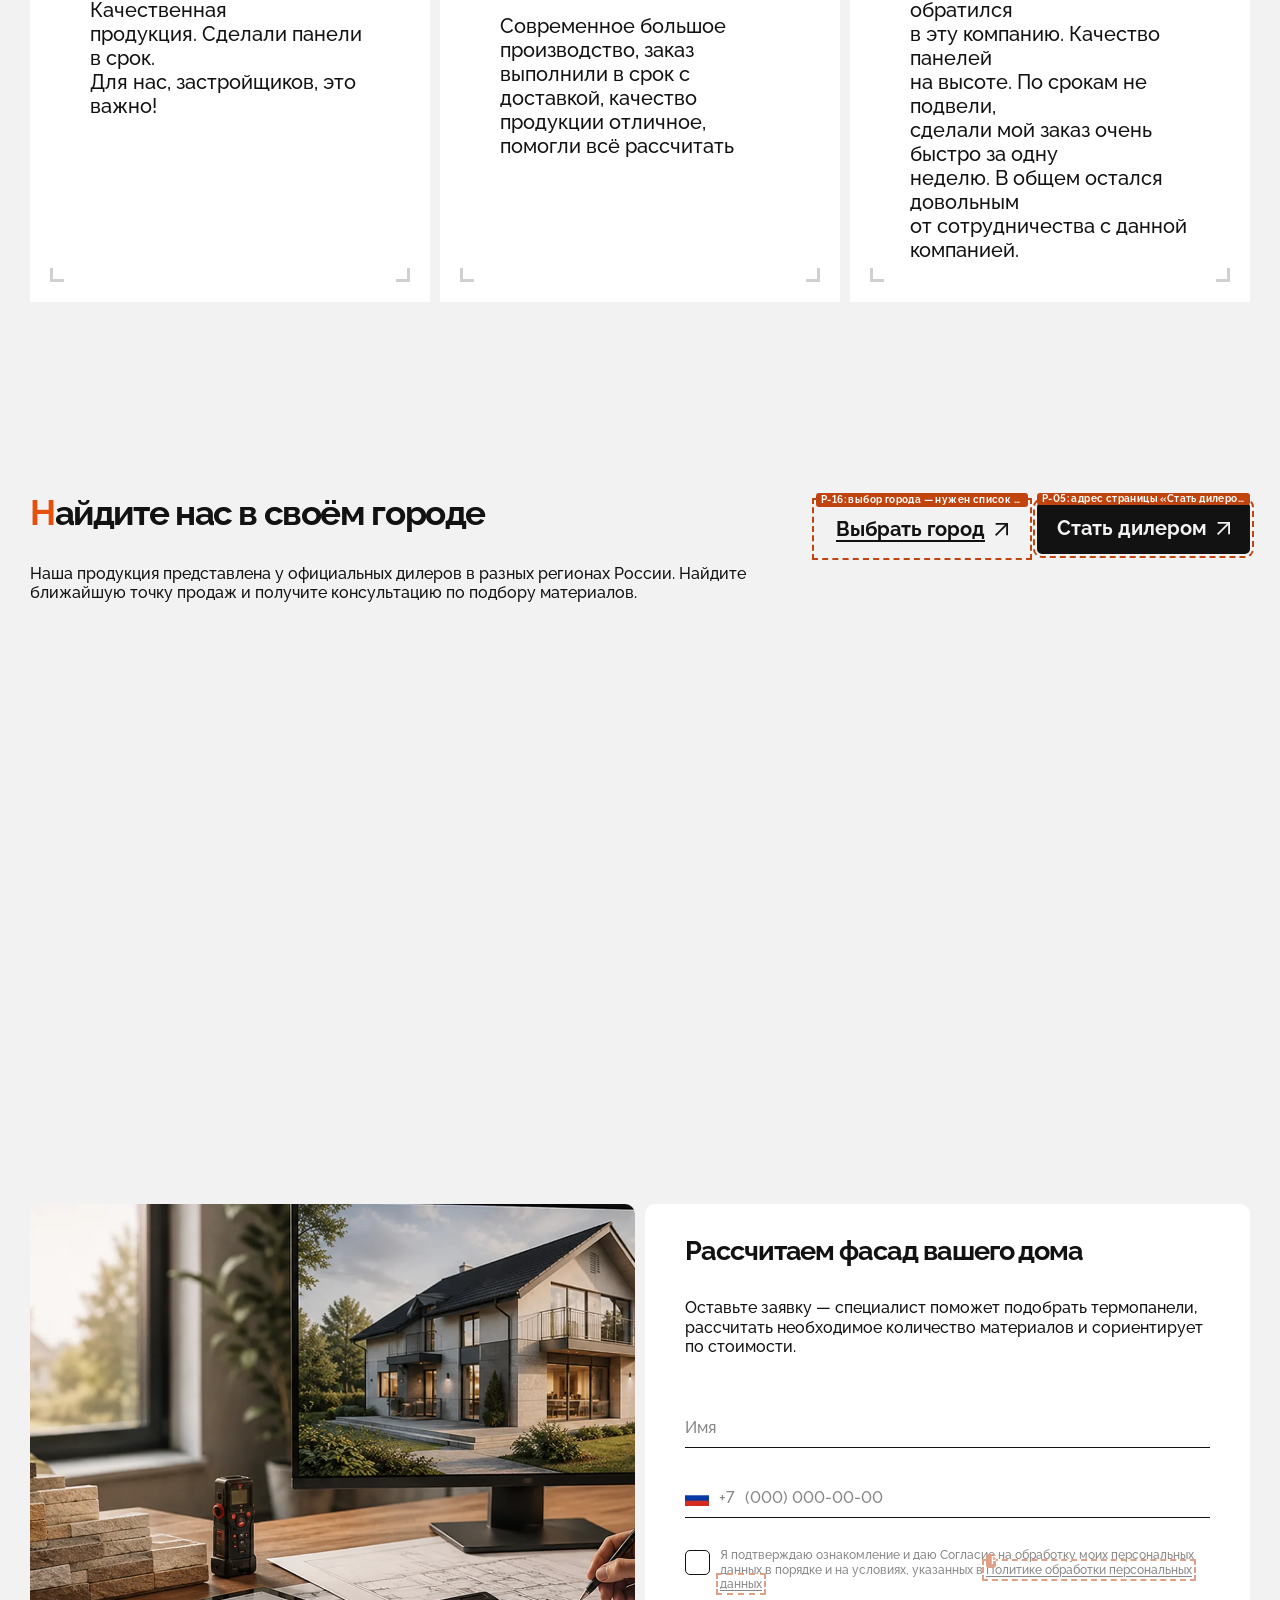
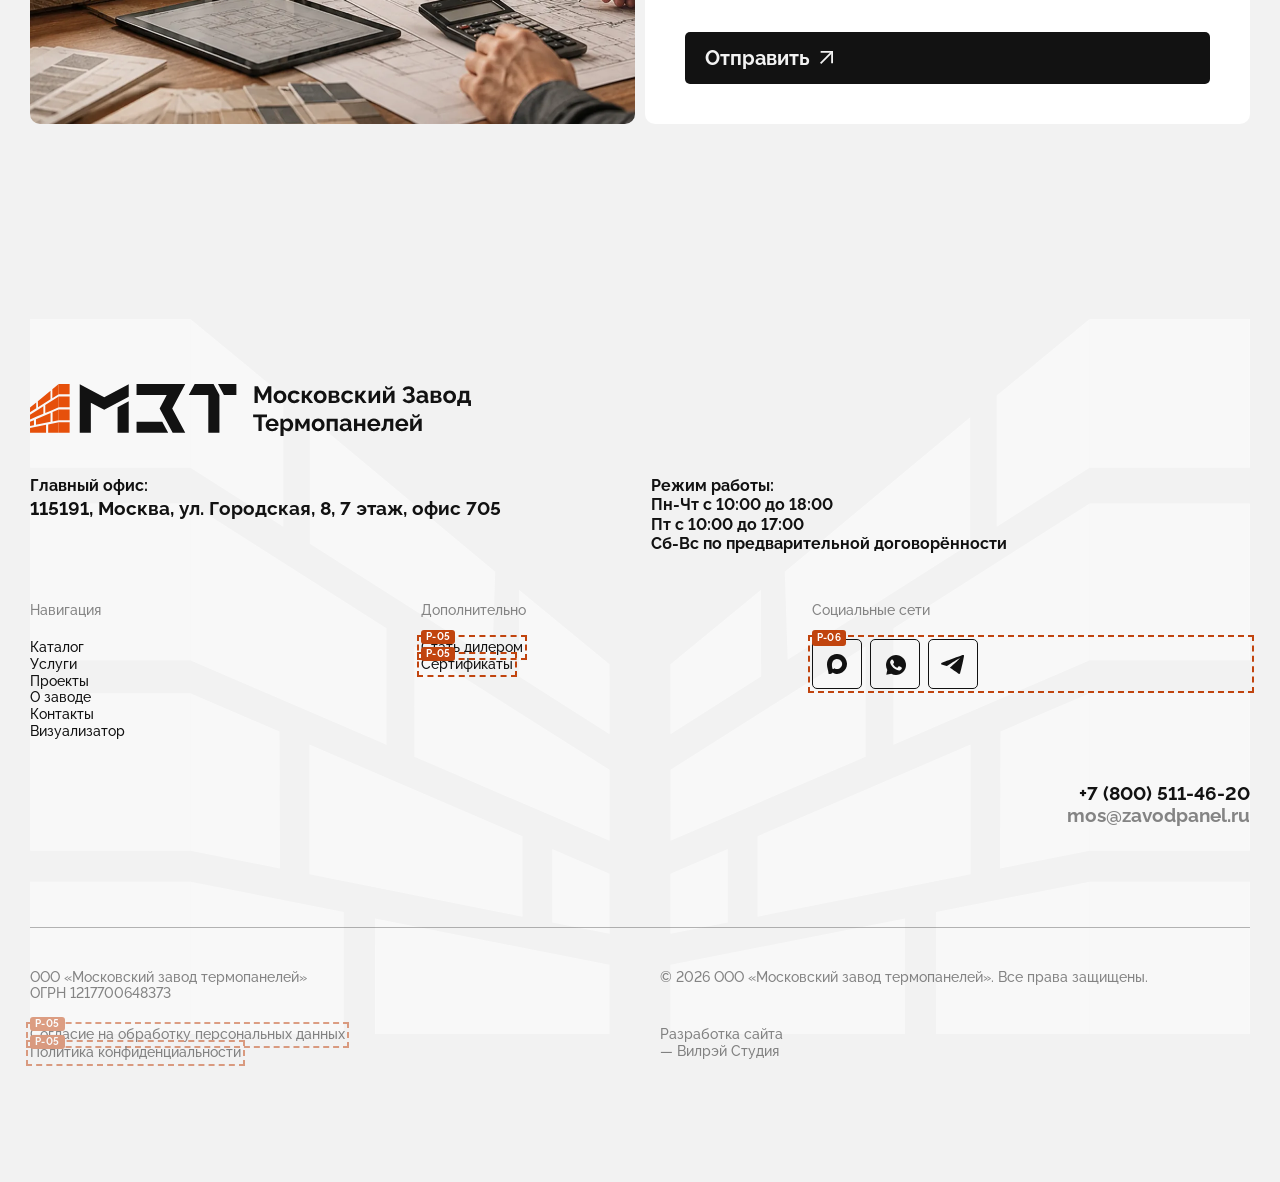
==== commit 1fe4dcd9: "Подключить карту дилеров сразу, без клика Раньше по умолчанию показывался снимок из макета, а живой " ====
--- a/prototype/index.html
+++ b/prototype/index.html
@@ -712,16 +712,11 @@
       </div>
 
       <!-- Карта. По комментарию к макету здесь должна быть интерактивная карта
-           Яндекса. Точек дилеров и ключа API пока нет (PENDING, строка P-11),
-           поэтому показываем вид из макета, а по нажатию подключаем живую карту:
-           виджет Яндекса работает без ключа, метки добавятся вместе с данными. -->
+           Яндекса — с точками дилеров РП прислал карту из Яндекс.Конструктора
+           (см. DECISIONS.md, P-11), поэтому подключаем сразу, без клика. -->
       <div class="dealers__map" id="dealersMap">
-        <img class="dealers__map-shot" src="assets/dealers/map.webp"
-             alt="Карта России с точками официальных дилеров МЗТ"
-             width="1760" height="600" loading="lazy" decoding="async">
-        <button class="dealers__map-btn" type="button" data-map-live>
-          Открыть интерактивную карту
-        </button>
+        <iframe src="https://yandex.ru/map-widget/v1/?um=constructor%3A4375170cad370fd48523d66a6bbcd6b9e541120452ae76d4b407792a726515b2&amp;source=constructor"
+                title="Карта дилеров МЗТ" loading="lazy" allowfullscreen></iframe>
       </div>
 
       <div class="dealers__row">
--- a/prototype/css/styles.css
+++ b/prototype/css/styles.css
@@ -148,10 +148,18 @@
    не видно — экран проскроллен дальше. */
 .topbar--pinned {
   position: fixed;
-  top: 16px;
-  left: 50%;
-  transform: translateX(-50%);
-  width: min(calc(100% - var(--gutter) * 2), var(--page));
+  top: 0;
+  left: 0;
+  width: 100%;
+  /* Плавающая карточка с отступом сверху при прокрутке читалась как
+     что-то, что «режет» фото над и под собой, а не как часть шапки
+     страницы. Закреплённая — сплошная панель на всю ширину без
+     скругления, вплотную к краю: обычная sticky-шапка. Контент внутри
+     остаётся на тех же местах, что и в потоке — тот же принцип
+     центрирования, что у .hero__inner/.container (гутер, а сверх
+     макетной ширины страницы — довесок по центру). */
+  padding-inline: max(var(--gutter), calc((100% - var(--page)) / 2 + var(--gutter)));
+  border-radius: 0;
   z-index: 150;
   box-shadow: 0 8px 24px rgba(0, 0, 0, .12);
 }
--- a/prototype/css/sections.css
+++ b/prototype/css/sections.css
@@ -256,6 +256,11 @@
    а не отдельный элемент. Скругление 10, карточка справа поверх. */
 .insulation { padding-top: 200px; }   /* 2874 − 2674 от конца блока 2 */
 
+/* На catalog.html перед этим блоком стоит блок «Каталог фасадных решений»
+   (.catalog) — у него нет собственного нижнего поля, поэтому обычные
+   макетные 200px здесь ровно на месте, отдельного переопределения не
+   нужно (само собой укладывается в стандартный шаг между блоками). */
+
 .insulation__frame {
   position: relative;
   border-radius: var(--radius-lg);
@@ -377,6 +382,15 @@
 /* ─────────── 4. Каталог фасадных решений ─────────── */
 
 .catalog { padding-top: 200px; }   /* 3874 − 3674 от конца блока 3 */   /* 3874 − 3674 от конца блока 3 */
+
+/* На catalog.html этот блок стоит после подбора товаров (.cat), у которого
+   уже есть свои 120px нижнего поля — макетные 200px сверху давали
+   320px суммарно. Первая правка (до 80px, суммарно 200px — как между
+   остальными блоками страницы) всё равно читалась как разрыв: после
+   плотной сетки карточек тот же по величине отступ, что и после
+   фотоблоков, ощущается пустым — здесь это не смена темы, а переход
+   «посмотрели каталог — вот ещё категории», связка должна быть теснее. */
+.cat + .catalog { padding-top: 0; }
 
 /* ссылка секции с подчёркиванием — в этом блоке она подчёркнута, в блоке 2 нет */
 .link-action--underline { text-decoration: underline; text-underline-offset: 4px; }
@@ -832,6 +846,15 @@
 
 .services { padding-top: 169px; }   /* по сверке: макетные 200 дают перелёт на 31px */
 
+/* На карточке товара и на странице визуализатора этот блок стоит не после
+   блока «Производство», как на главной, а после чужого содержимого со
+   своим нижним полем (грид «Смотрите также» на карточке, виджет
+   визуализатора) — макетные 169px поверх него давали заметно больше
+   обычного шага между блоками (~195-200px везде на странице). Ужато так,
+   чтобы сумма снова легла в этот шаг. */
+#productRoot + .services { padding-top: 80px; }
+.vis-section + .services { padding-top: 128px; }
+
 /* Заголовок здесь в две строки, поэтому ссылка равняется по верху, а не по центру */
 .services__head { align-items: flex-start; }
 
@@ -1039,7 +1062,6 @@
   border-radius: 10px;
 }
 
-.dealers__map-shot,
 .dealers__map iframe {
   display: block;
   width: 100%;
@@ -1047,43 +1069,14 @@
   border: 0;
 }
 
-/* Снимок карты — фотография, а не растягиваемая плашка: на узких экранах
-   ширина уменьшается, и без этого карта сплющивалась по вертикали.
-   Кадрируем от центра, подписи городов остаются читаемыми. */
-.dealers__map-shot { object-fit: cover; object-position: 42% 46%; }
-
 /* На узких окнах полоса 1760×600 становится слишком низкой — даём ей
    подрасти, чтобы карта оставалась разборчивой */
 @media (max-width: 1400px) {
-  .dealers__map-shot,
   .dealers__map iframe { aspect-ratio: 16 / 7; }
 }
 @media (max-width: 1000px) {
-  .dealers__map-shot,
   .dealers__map iframe { aspect-ratio: 4 / 3; }
 }
-
-/* Кнопка на всю карту: до нажатия карта выглядит ровно как в макете,
-   поэтому у кнопки нет своего оформления — только подпись для клавиатуры
-   и экранного диктора. Появляется при наведении и при фокусе. */
-.dealers__map-btn {
-  position: absolute;
-  inset: 0;
-  width: 100%;
-  border: 0;
-  background: none;
-  color: transparent;
-  font: inherit;
-  cursor: pointer;
-}
-.dealers__map-btn:hover,
-.dealers__map-btn:focus-visible {
-  color: var(--mzt-ink);
-  background: rgba(242, 242, 242, .82);
-  font-size: 20px;
-  font-weight: var(--mzt-fw-bold);
-}
-.dealers__map.is-live .dealers__map-btn { display: none; }
 
 /* Нижний ряд: снимок и форма */
 .dealers__row {
